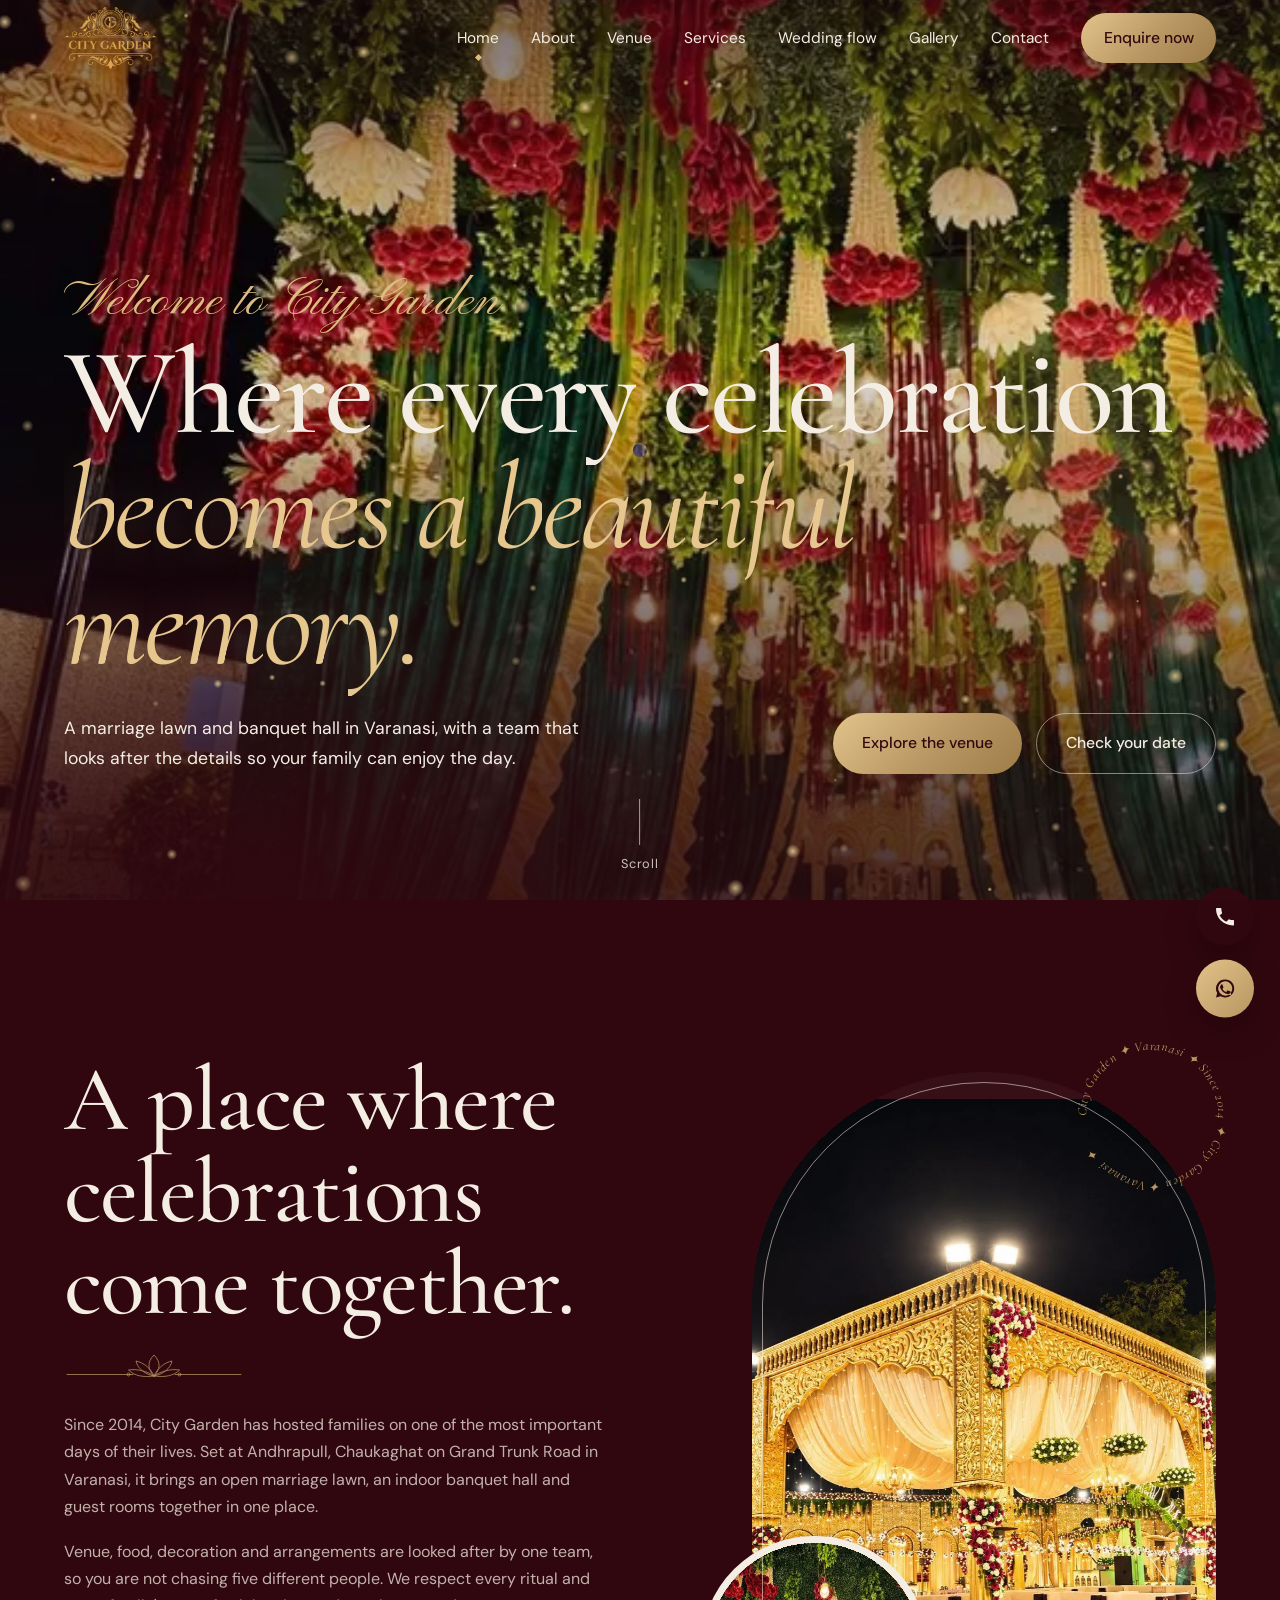
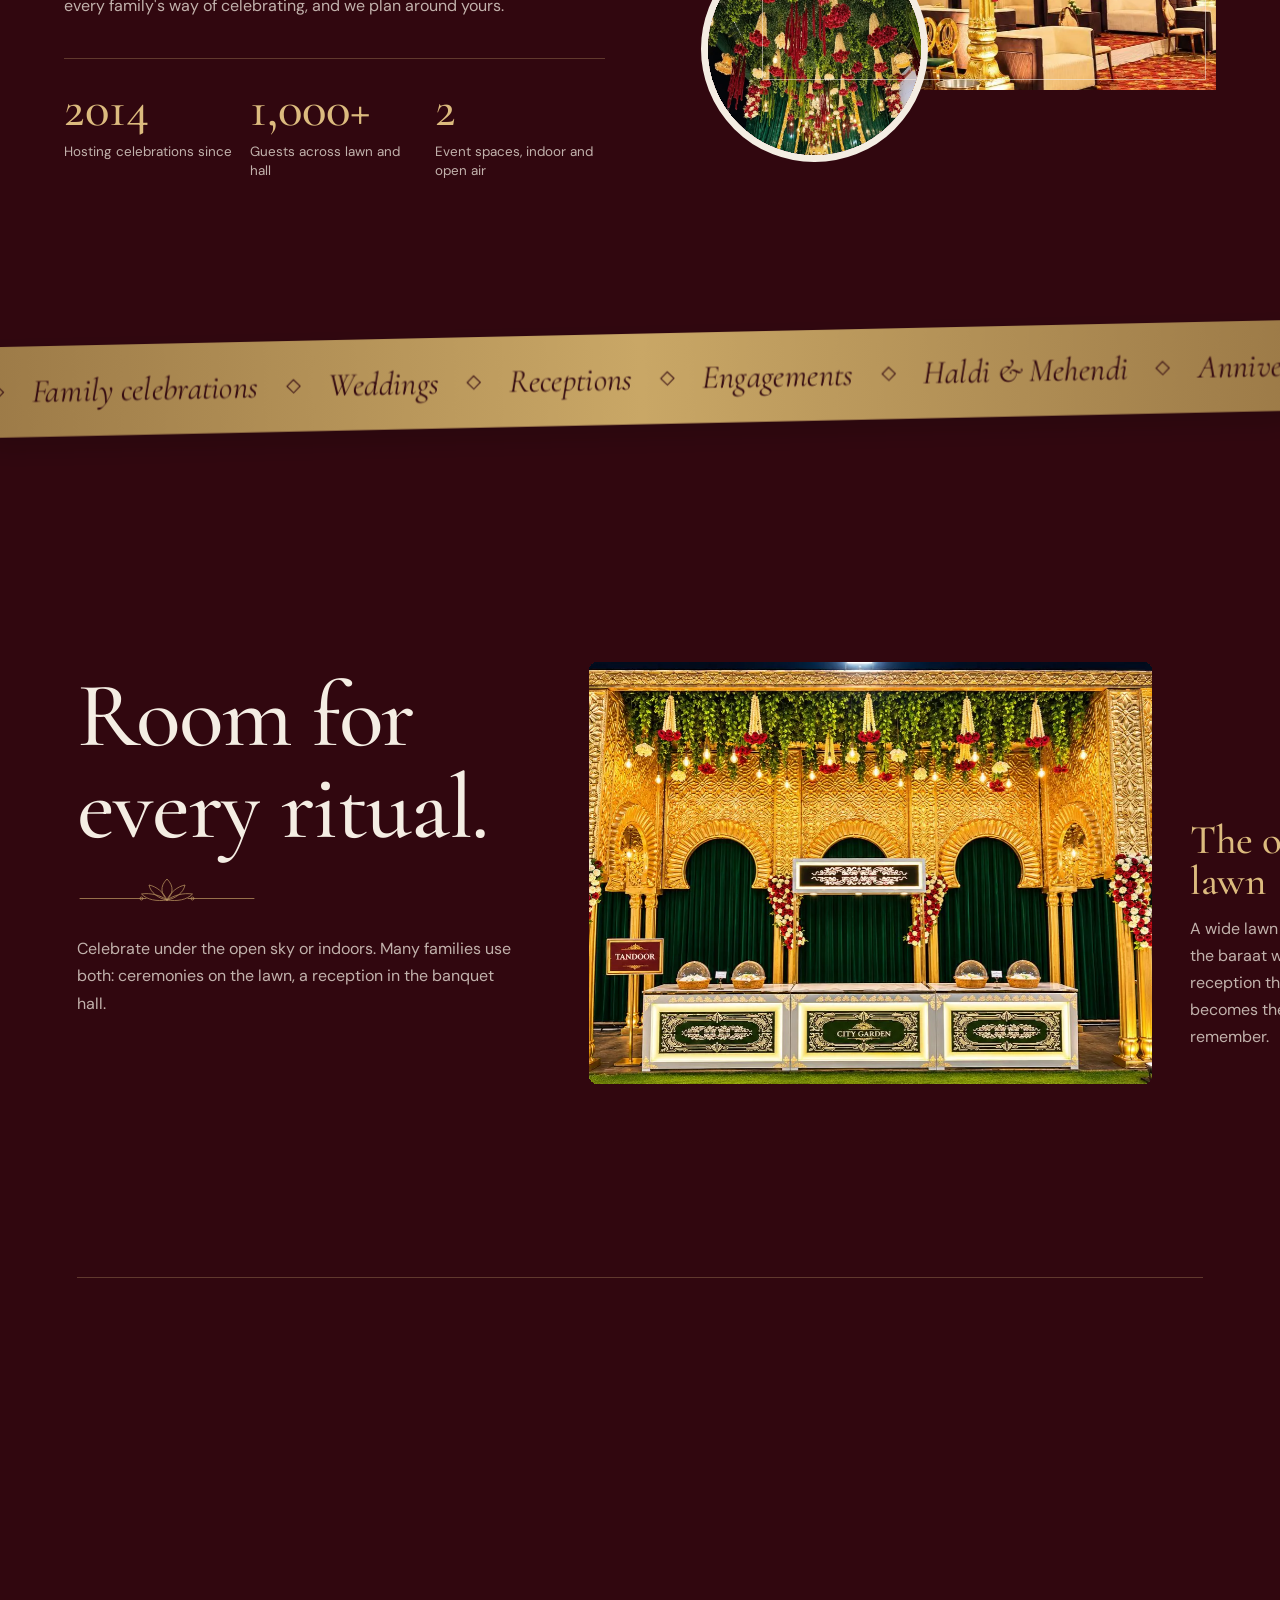
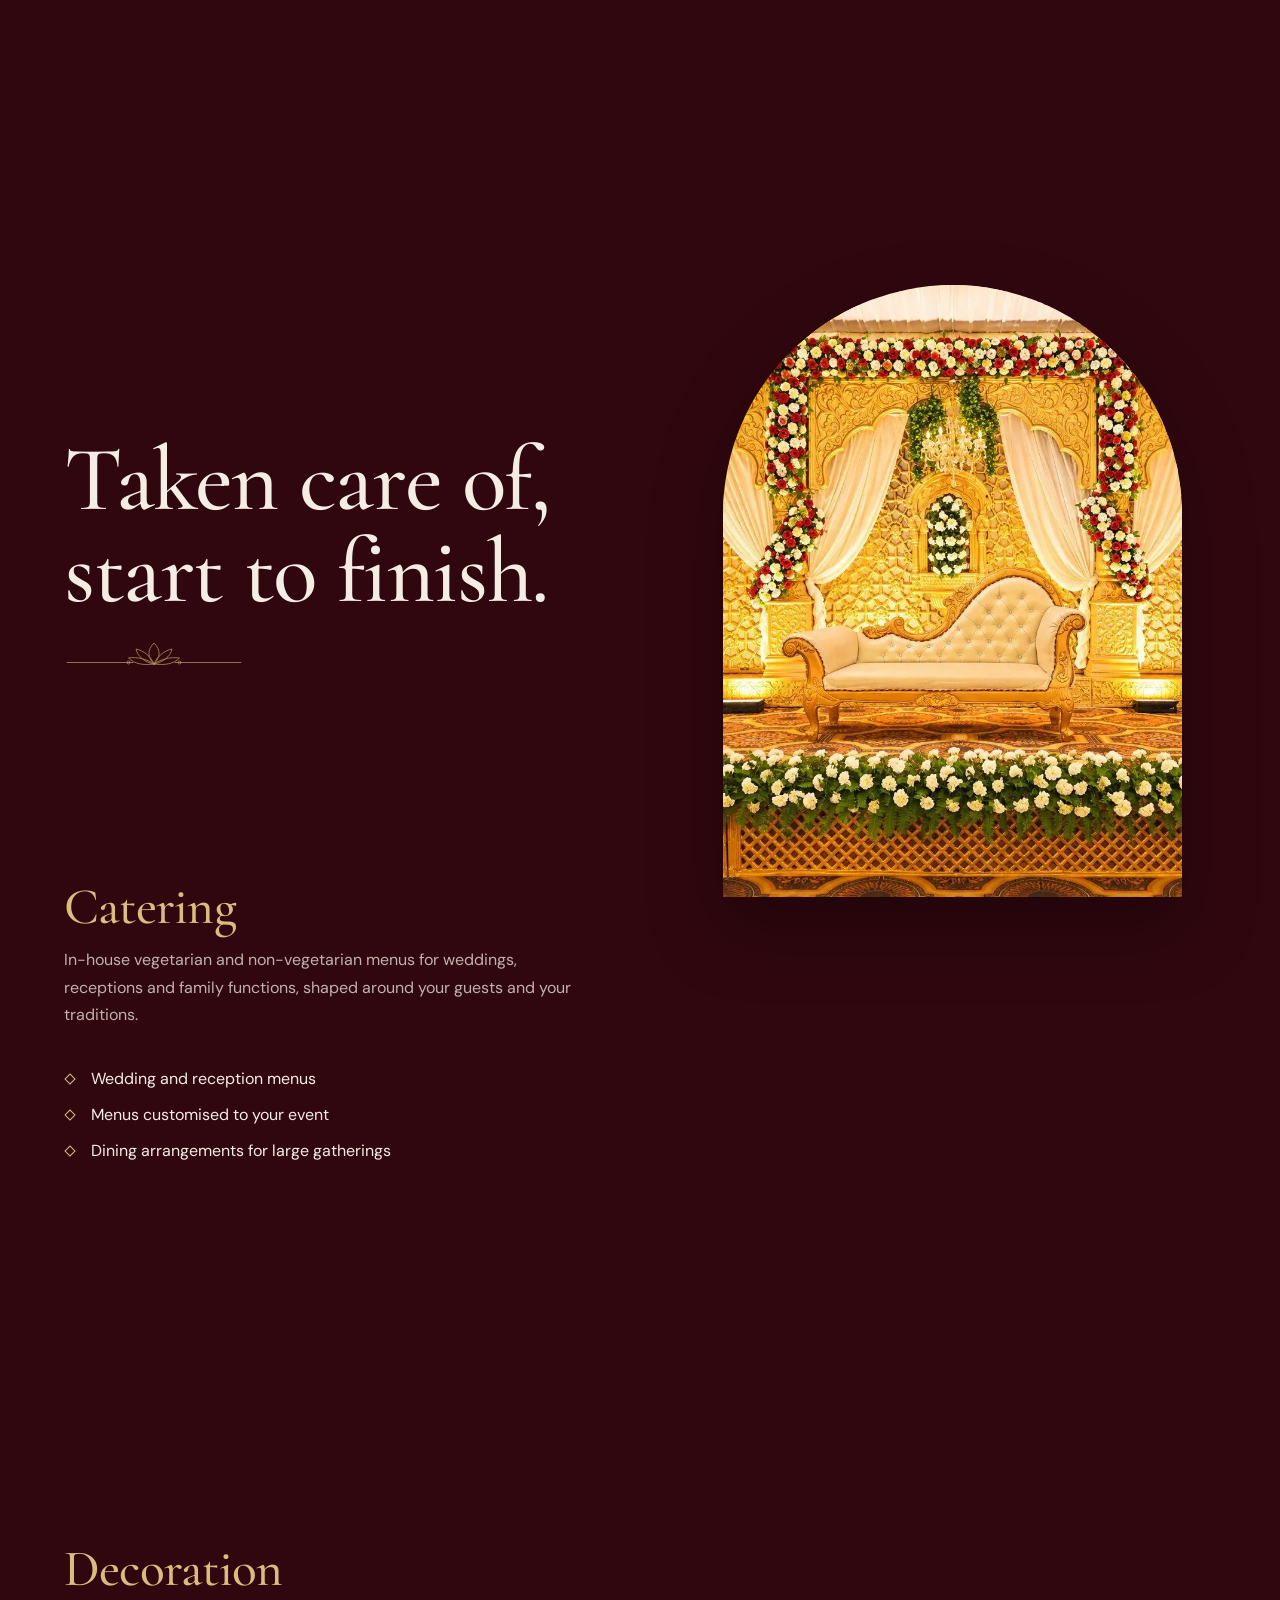
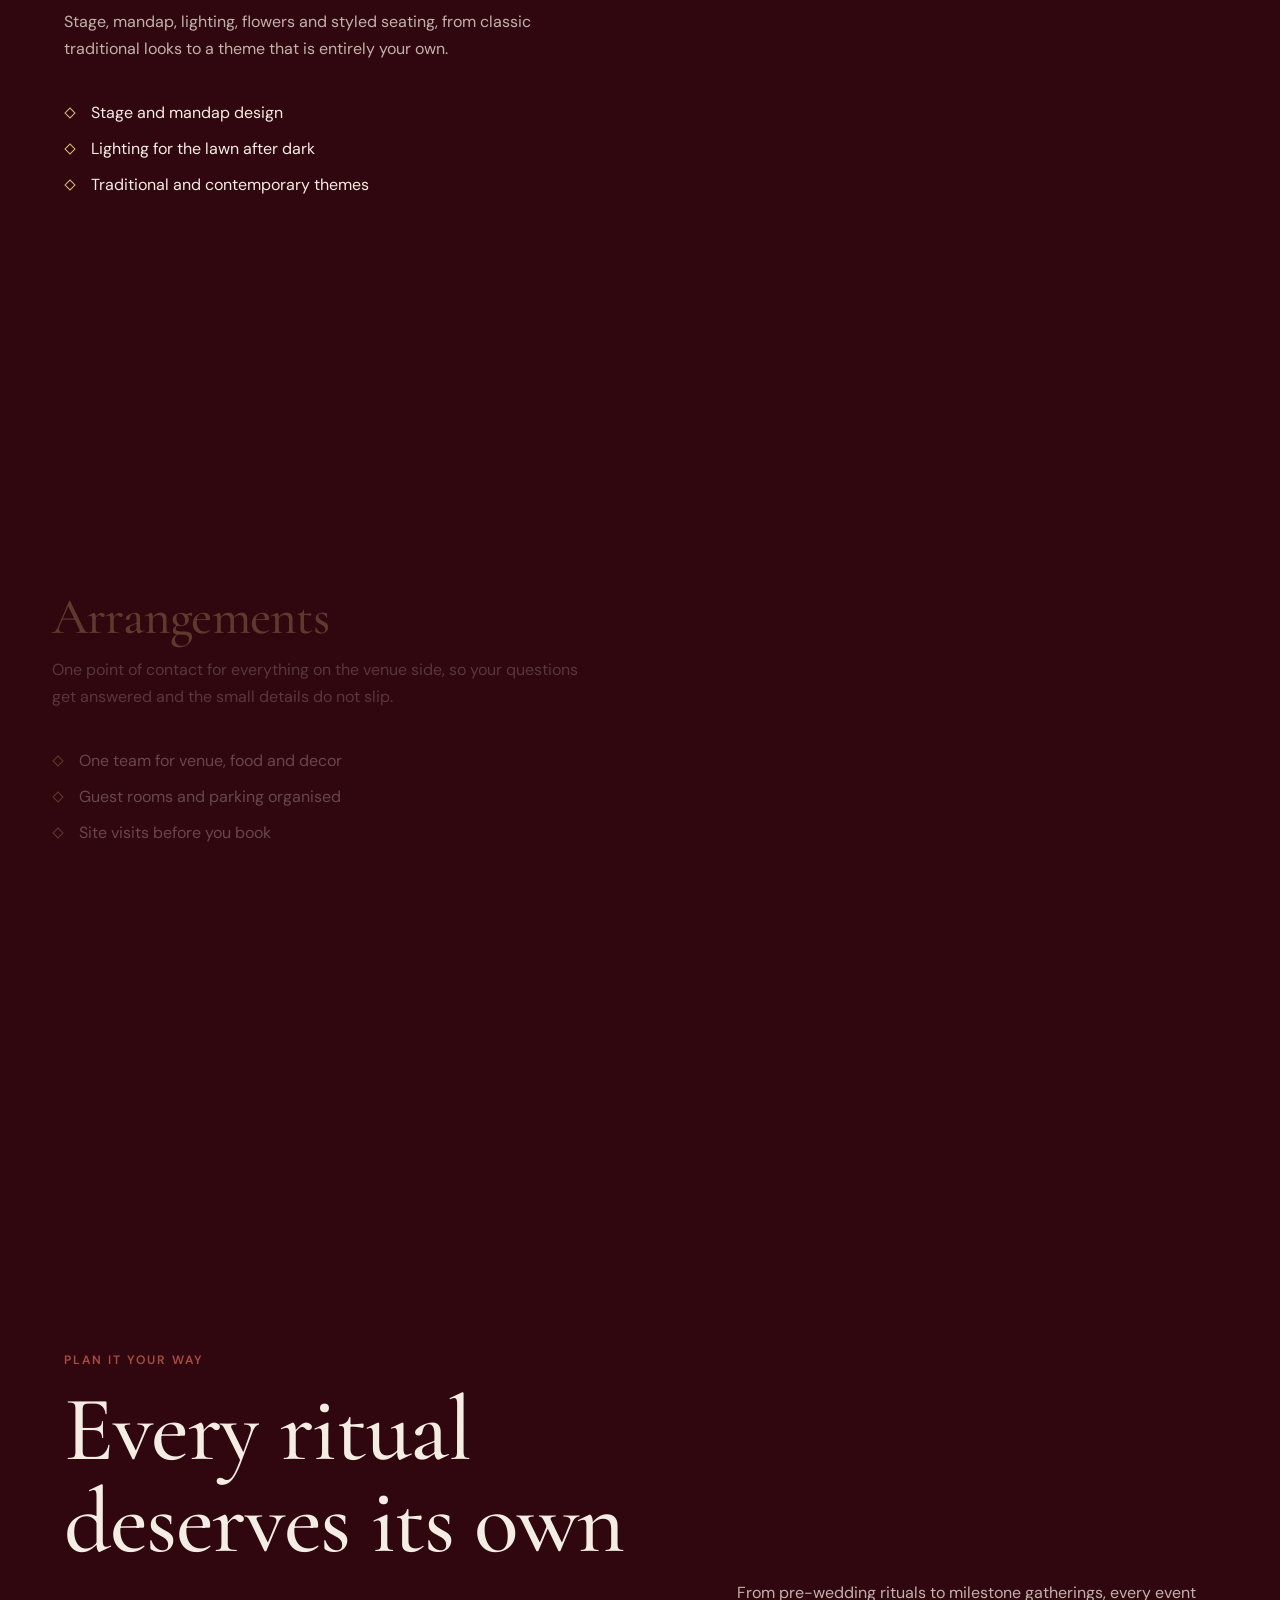
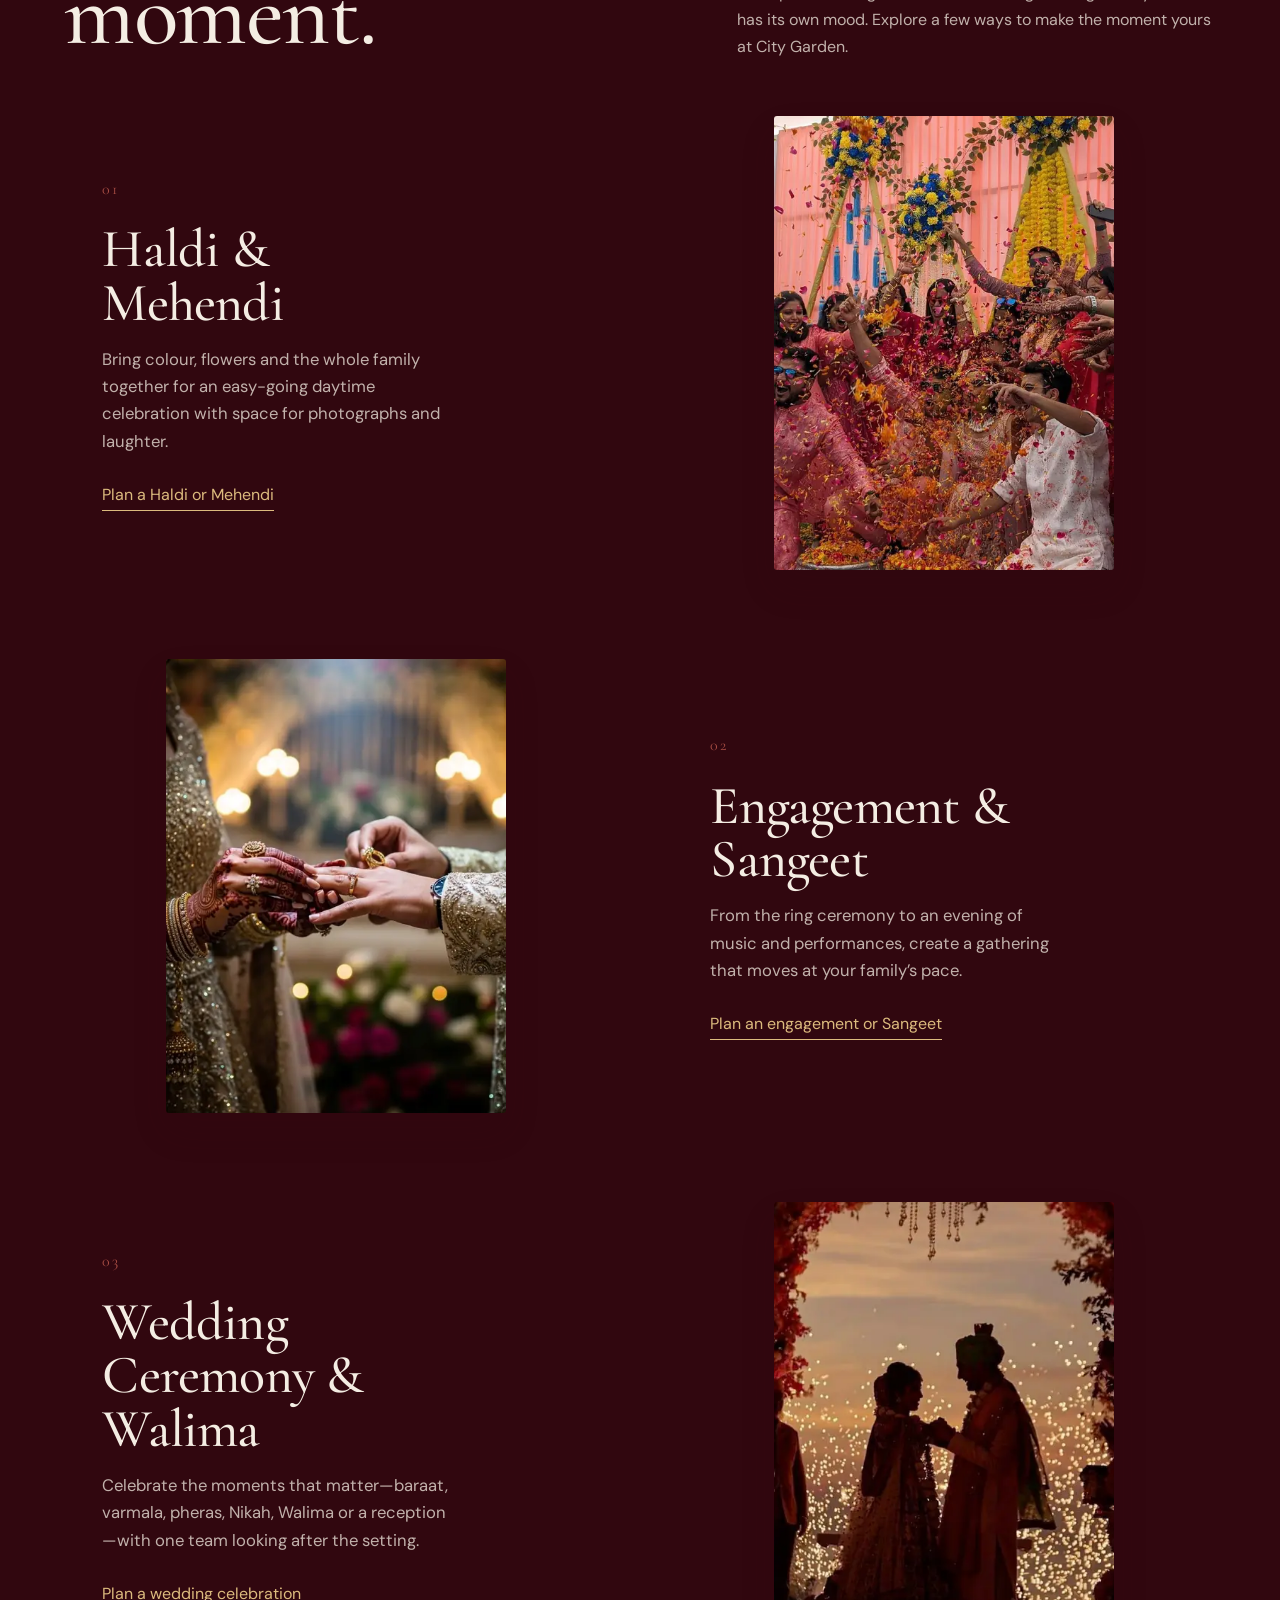
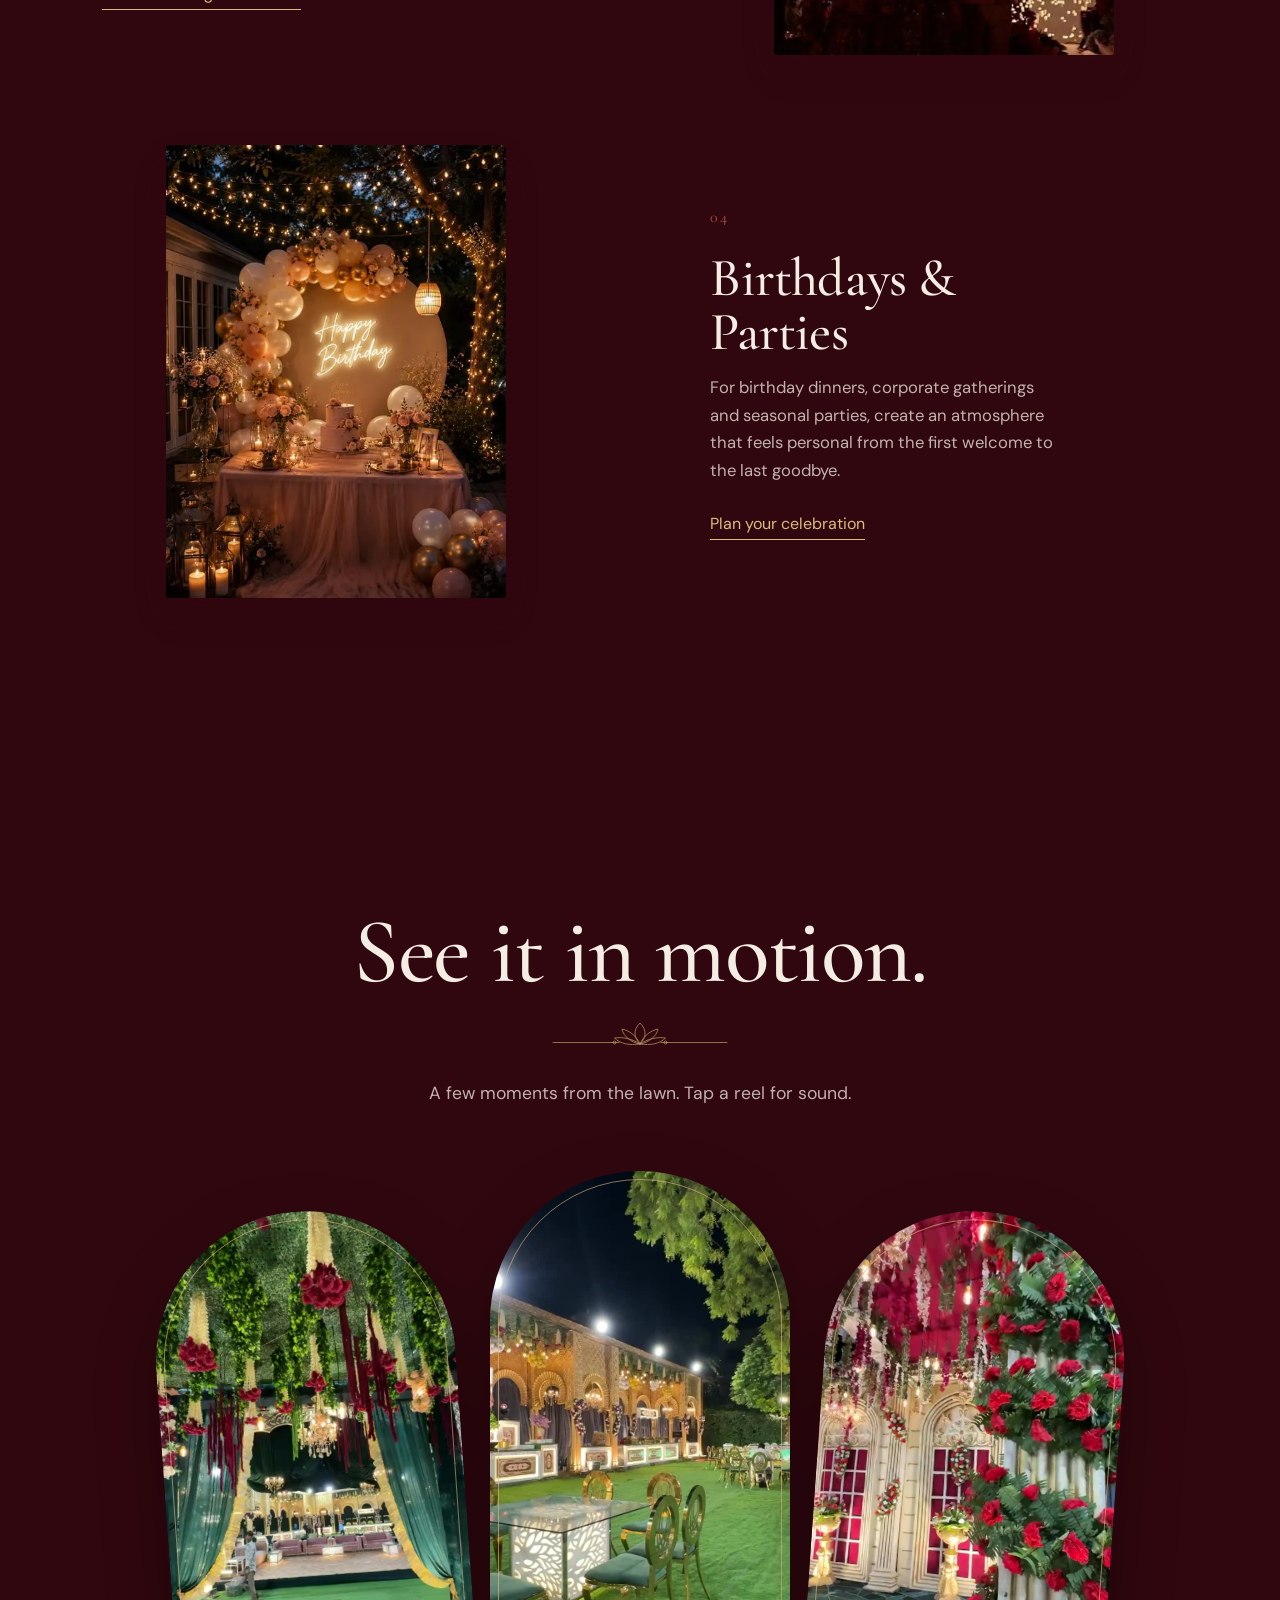
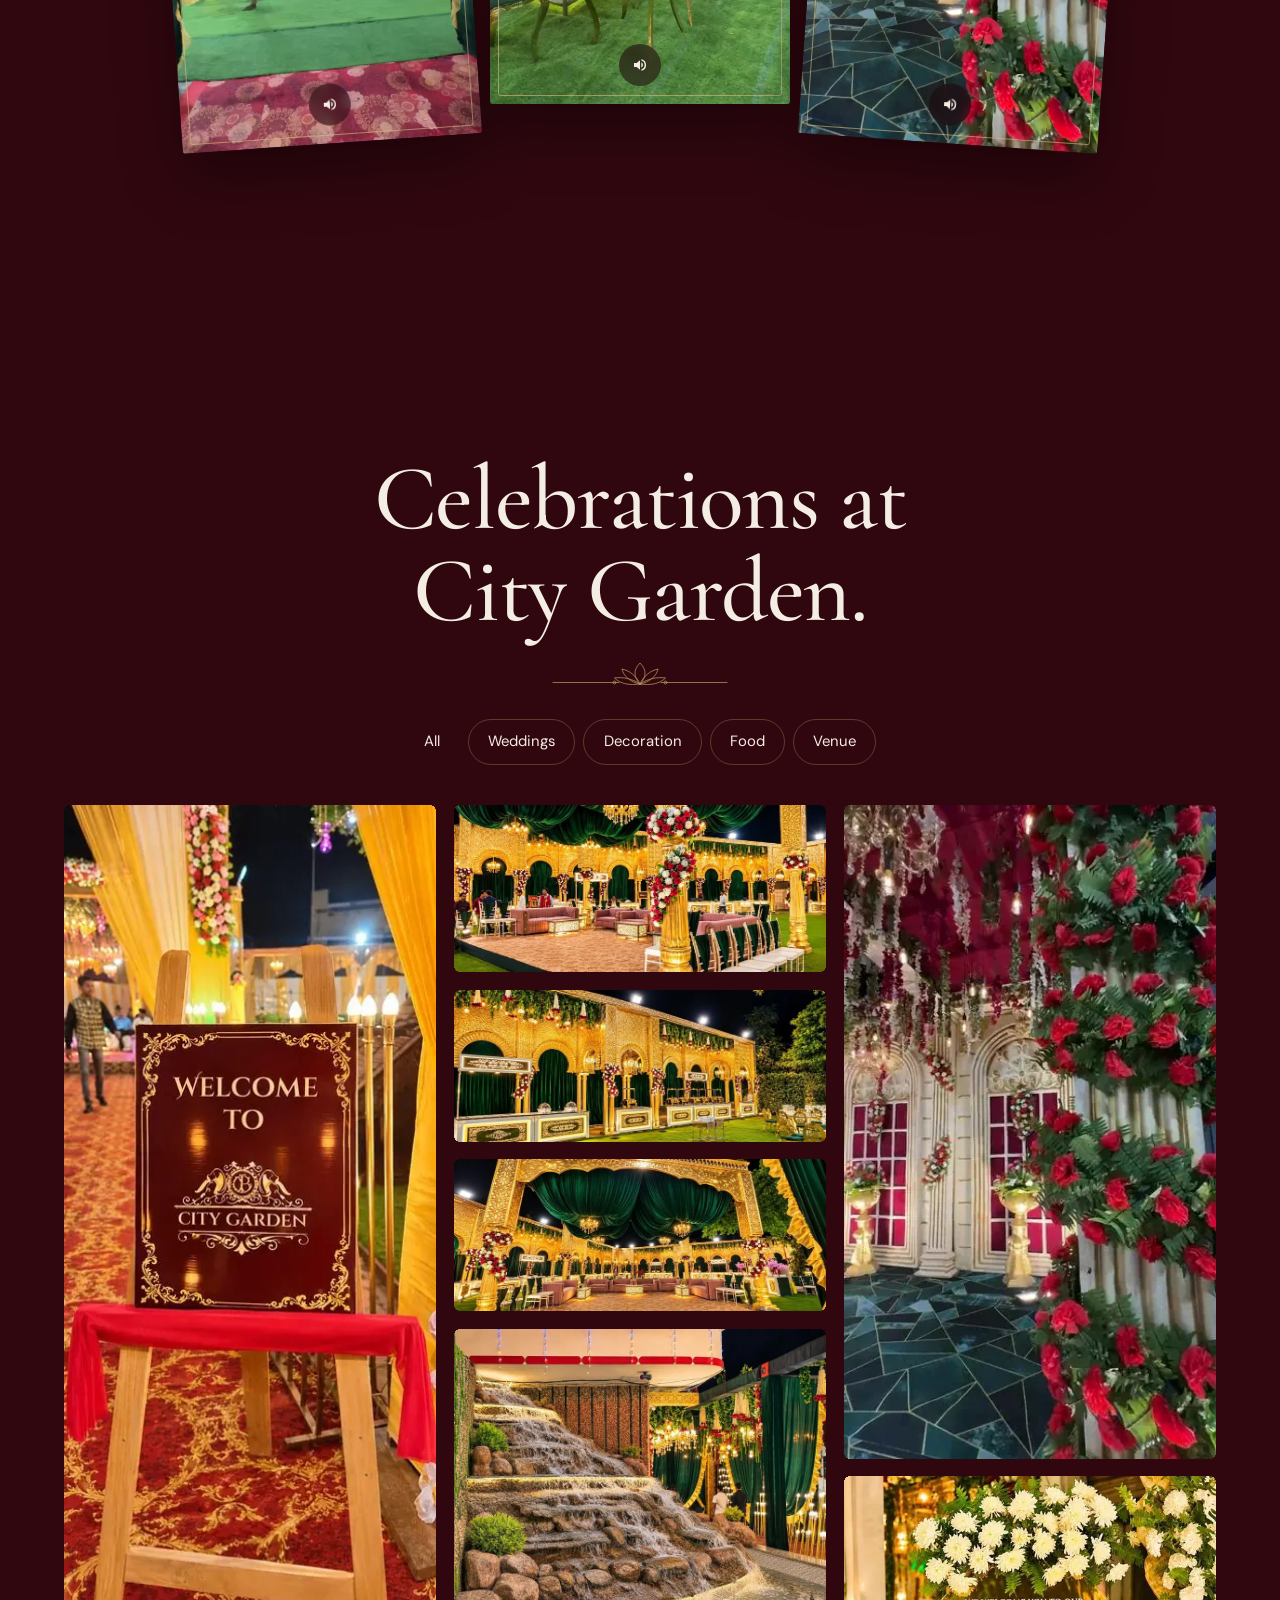
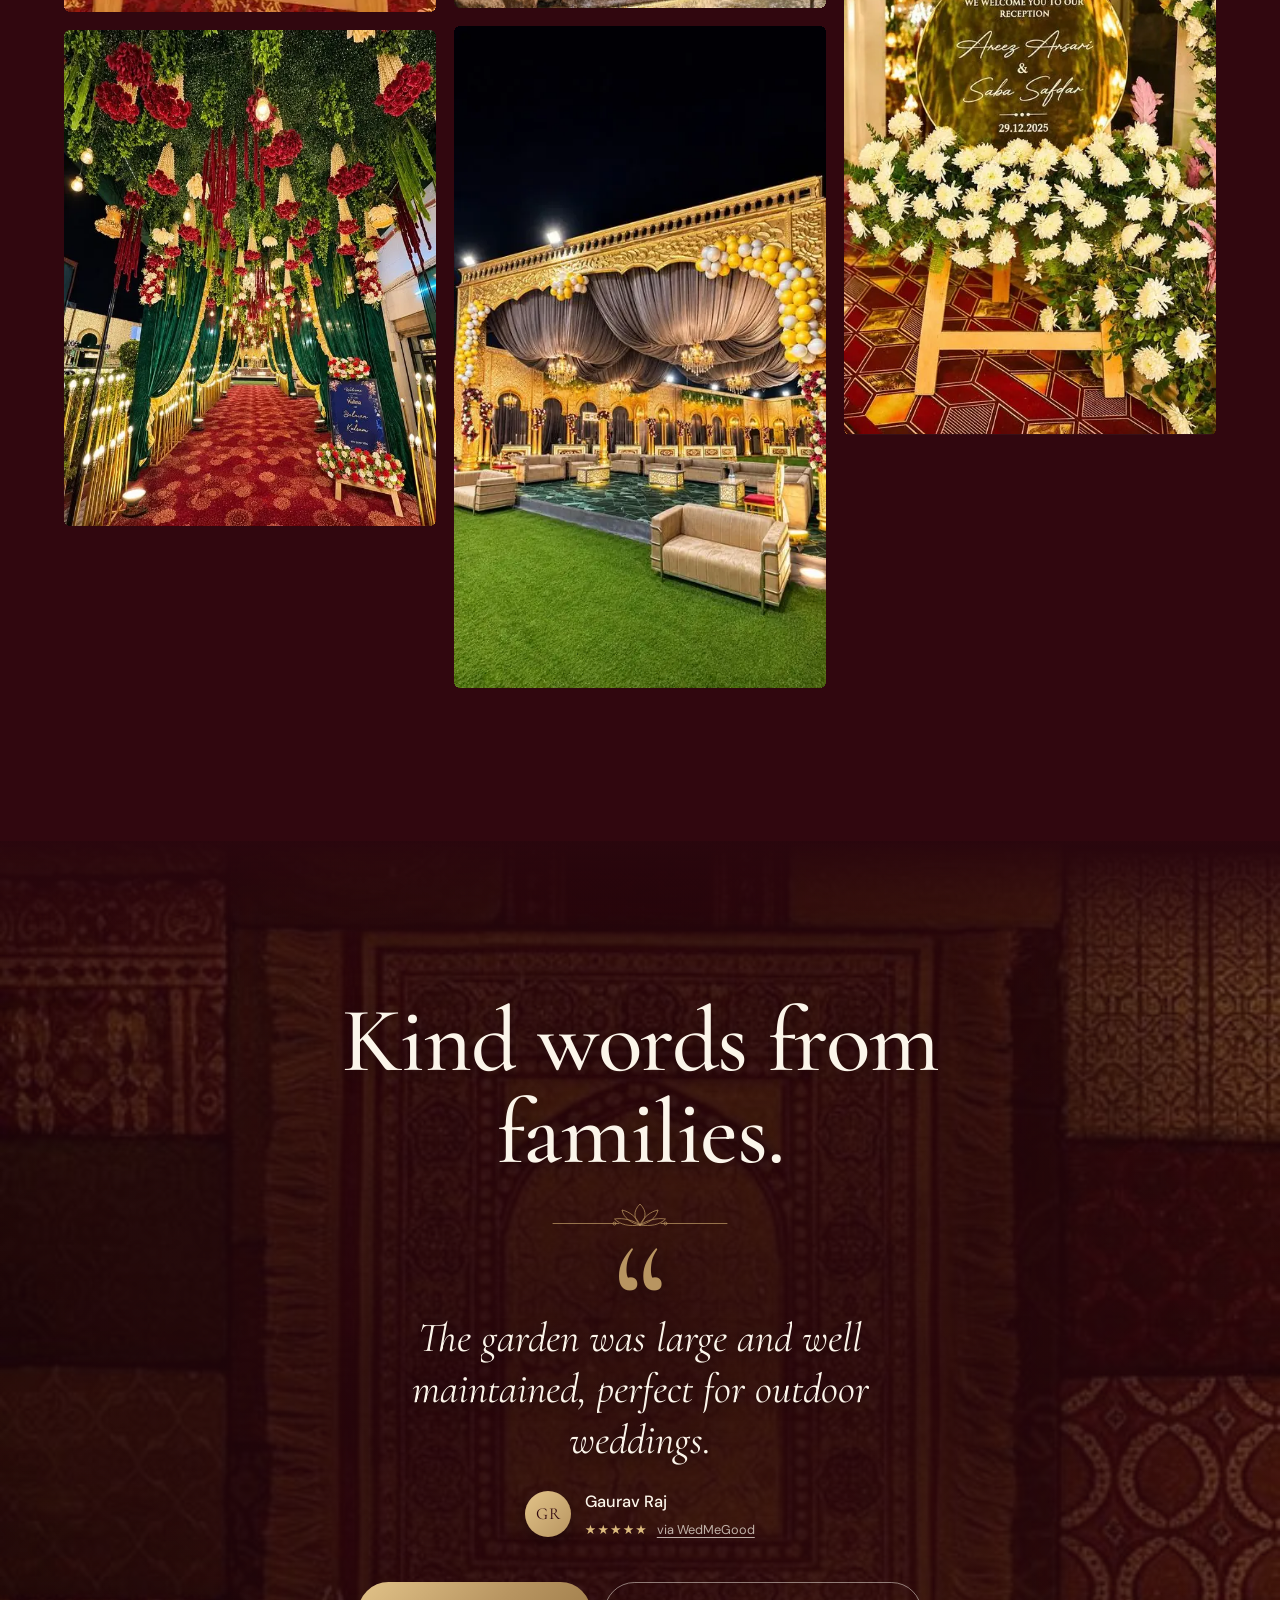
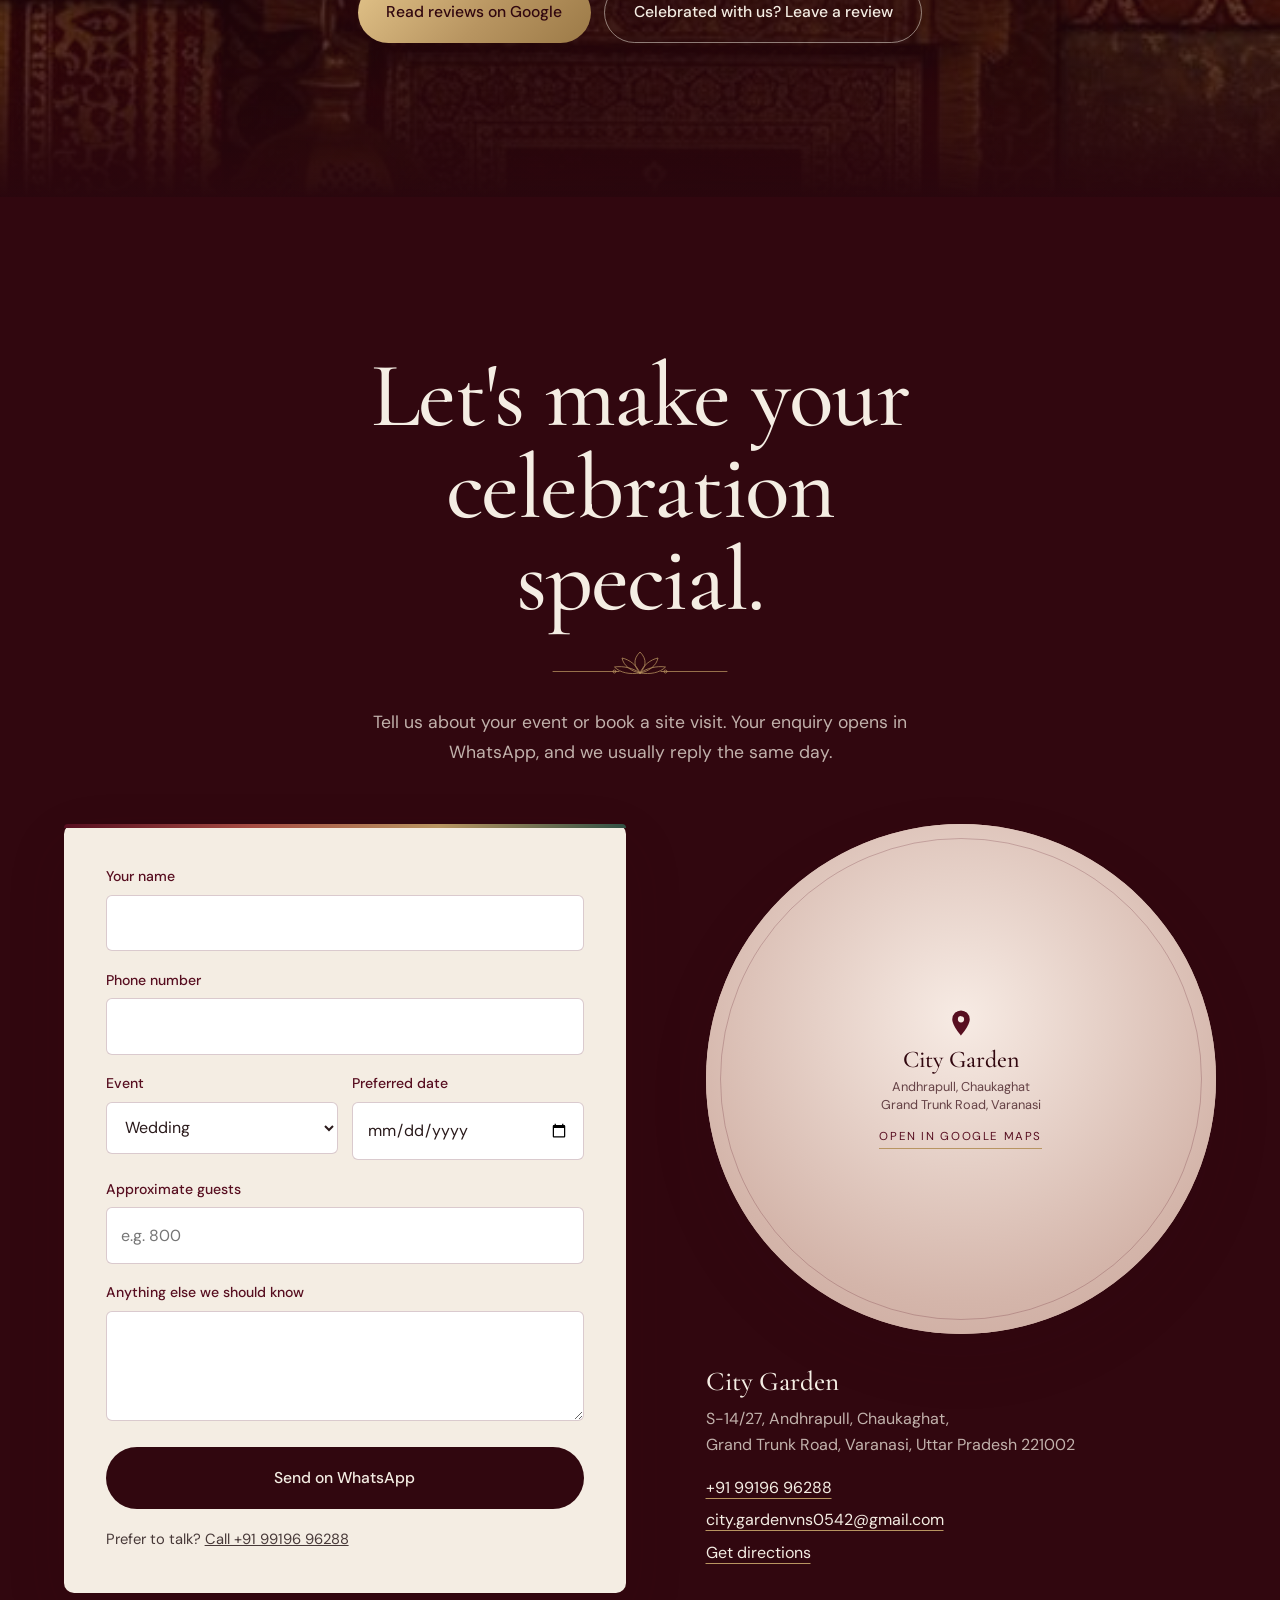
==== index.html @ 14d93334 "Phones: keep the photograph and the pinned venue, drop the splash again Measured answer to "can we h" ====
<!DOCTYPE html>
<html lang="en-IN" class="no-js">
<head>
<meta charset="utf-8">
<meta name="viewport" content="width=device-width, initial-scale=1, viewport-fit=cover">
<title>City Garden | Marriage Lawn &amp; Banquet Hall in Varanasi</title>
<meta name="description" content="City Garden: marriage lawn and banquet hall in Chaukaghat, Varanasi. Open lawn, indoor hall, catering and decor for weddings and celebrations since 2014.">
<meta name="theme-color" content="#31070F">
<link rel="canonical" href="https://www.citygarden.co.in/">
<meta property="og:title" content="City Garden | Marriage Lawn & Banquet Hall, Varanasi">
<meta property="og:description" content="Weddings, receptions and celebrations on a spacious open lawn in Varanasi, since 2014.">
<meta property="og:type" content="website">
<meta property="og:url" content="https://www.citygarden.co.in/">
<meta property="og:site_name" content="City Garden">
<meta property="og:locale" content="en_IN">
<meta property="og:image" content="https://www.citygarden.co.in/images/hero.jpg">
<meta property="og:image:width" content="1400">
<meta property="og:image:height" content="788">
<meta property="og:image:alt" content="Illuminated marriage lawn and banquet hall at City Garden, Varanasi">
<meta name="twitter:card" content="summary_large_image">
<meta name="twitter:title" content="City Garden | Marriage Lawn & Banquet Hall, Varanasi">
<meta name="twitter:description" content="Weddings, receptions and celebrations on a spacious open lawn in Varanasi, since 2014.">
<meta name="twitter:image" content="https://www.citygarden.co.in/images/hero.jpg">
<link rel="icon" href="images/logo-emblem.png">
<link rel="apple-touch-icon" href="images/logo-emblem.png">
<!-- Fonts are served from this origin (see css/style.css), so there is no third-party
     connection to warm up and no render-blocking stylesheet from Google. Only the three
     faces used above the fold are preloaded; the rest load as the stylesheet needs them. -->
<link rel="preload" as="font" type="font/woff2" href="fonts/cormorant-garamond-latin-400-normal.woff2" crossorigin>
<link rel="preload" as="font" type="font/woff2" href="fonts/cormorant-garamond-latin-500-italic.woff2" crossorigin>
<link rel="preload" as="font" type="font/woff2" href="fonts/dm-sans-latin-400-normal.woff2" crossorigin>
<link rel="preload" as="image" href="images/hero-still.webp" type="image/webp" fetchpriority="high" media="(max-width:699px)">
<link rel="preload" as="image" href="images/hero-still-wide.webp" type="image/webp" fetchpriority="high" media="(min-width:700px)">
<!-- The loader's mandala is a CSS background, so without this the browser can't even
     discover it until style.css has downloaded and parsed -- a serial round-trip in
     front of the first thing the visitor sees. -->
<link rel="preload" as="image" href="images/mandala-sm.png" fetchpriority="high">
<link rel="stylesheet" href="css/style.css">
<script>document.documentElement.classList.remove('no-js');
// Backstop in case js/main.js is slow to arrive (e.g. a throttled connection) or
// fails outright: this inline script runs immediately with the HTML itself, so it
// doesn't wait on any other download. It used to wait 6s, which on a slow connection
// was the thing actually keeping the splash screen (and so Largest Contentful Paint)
// up that long -- main.js's own, faster timing never got a chance to run first.
setTimeout(function(){var b=document.body;if(b&&!b.classList.contains('is-ready')){b.classList.remove('is-loading');b.classList.add('is-ready');document.documentElement.classList.add('reveal-all');var l=document.getElementById('loader');if(l)l.style.display='none';}},1700);
// On phones the intro is driven from an inline script placed directly after the
// loader markup below, so it starts the moment the loader exists -- see there.</script>
<!-- GOOGLE ANALYTICS — not active yet.
     To switch it on: delete this comment wrapper, and replace G-XXXXXXXXXX (twice) with
     your Measurement ID from Google Analytics > Admin > Data Streams.
     Leaving it as-is sends nothing and costs nothing.
<script async src="https://www.googletagmanager.com/gtag/js?id=G-XXXXXXXXXX"></script>
<script>
  window.dataLayer = window.dataLayer || [];
  function gtag(){dataLayer.push(arguments);}
  gtag('js', new Date());
  gtag('config', 'G-XXXXXXXXXX', { anonymize_ip: true });
</script>
-->
<script type="application/ld+json">
{"@context":"https://schema.org","@type":["LocalBusiness","EventVenue"],"name":"City Garden","description":"Marriage lawn and banquet hall in Chaukaghat, Varanasi for weddings, receptions and family celebrations since 2014.","image":"https://www.citygarden.co.in/images/hero.jpg","foundingDate":"2014","telephone":"+91 99196 96288","email":"city.gardenvns0542@gmail.com","url":"https://www.citygarden.co.in/","address":{"@type":"PostalAddress","streetAddress":"S-14/27, City Garden, Andhrapull, Chaukaghat, Grand Trunk Road","addressLocality":"Varanasi","addressRegion":"Uttar Pradesh","postalCode":"221002","addressCountry":"IN"},"hasMap":"https://www.google.com/maps/search/?api=1&query=City+Garden+Andhrapull+Chaukaghat+Varanasi"}
</script>
</head>

<body class="is-loading" data-theme="dark">
<svg width="0" height="0" style="position:absolute" aria-hidden="true"><symbol id="lotus" viewBox="0 0 240 40"><g fill="none" stroke="currentColor" stroke-width="1" stroke-linecap="round"><path d="M4,30 H92" pathLength="1"/><path d="M148,30 H236" pathLength="1"/><path d="M120,32 C112,24 110,14 120,4 C130,14 128,24 120,32Z" pathLength="1"/><path d="M120,32 C108,30 98,22 96,12 C106,14 116,22 120,32Z" pathLength="1"/><path d="M120,32 C132,30 142,22 144,12 C134,14 124,22 120,32Z" pathLength="1"/><path d="M120,32 C106,34 94,32 86,24 C98,22 112,26 120,32Z" pathLength="1"/><path d="M120,32 C134,34 146,32 154,24 C142,22 128,26 120,32Z" pathLength="1"/><circle cx="86" cy="30" r="2" pathLength="1"/><circle cx="154" cy="30" r="2" pathLength="1"/></g></symbol></svg>

<!-- ============ Loader: mandala draws, then the gates open ============ -->
<div class="loader" id="loader" aria-hidden="true">
  <div class="door door-l"></div>
  <div class="door door-r"></div>
  <div class="loader-mark">
    <div class="mandala loader-mandala" aria-hidden="true"><i></i><i></i><i></i></div>
    <img src="images/logo.png" srcset="images/logo-m.png 520w, images/logo.png 661w" sizes="min(380px,82vw)" alt="" width="661" height="440">
  </div>
</div>
<script>
// Phones drive the intro from right here, the moment the loader markup exists.
// It used to live in js/main.js, a separate download at the end of the body that on a
// throttled connection lands a second or more in -- only then did the sequence start,
// so the hero stayed behind the gates and Largest Contentful Paint went with it.
// Hanging it off DOMContentLoaded didn't help either: that waits for main.js too,
// since a plain script tag at the end of the body blocks the parser. Inline and in
// place, it waits for nothing. Same classes, same CSS animations as desktop, which
// keeps its own main.js path where the download isn't the bottleneck.
(function(){
  if(!matchMedia('(max-width:699px)').matches)return;
  window.__cgIntro=1;
  var l=document.getElementById('loader'),b=document.body;
  if(!l||!b)return;
  // Phones show the page immediately; the splash is off for them (see the
  // max-width:699px block in style.css, which explains what it cost and how to
  // switch it back on). Desktop keeps the gated intro, driven from js/main.js.
  l.classList.add('done');
  b.classList.remove('is-loading');b.classList.add('is-ready');
})();
</script>

<div class="progress" id="progress"></div>
<div class="cursor" id="cursor" aria-hidden="true"><span></span></div>

<!-- ============ Header ============ -->
<header class="nav" id="nav">
  <a href="#home" class="nav-logo" aria-label="City Garden, home"><img src="images/logo-nav.png" srcset="images/logo-nav.png 260w, images/logo-m.png 520w, images/logo.png 661w" sizes="120px" alt="City Garden" width="260" height="173" fetchpriority="low"></a>
  <nav class="nav-links" id="navLinks" aria-label="Main">
    <a href="#home">Home</a>
    <a href="#about">About</a>
    <a href="#venue">Venue</a>
    <a href="#services">Services</a>
    <a href="#rituals">Wedding flow</a>
    <a href="#gallery">Gallery</a>
    <a href="#contact">Contact</a>
  </nav>
  <a href="#contact" class="btn btn-gold nav-cta magnetic"><span>Enquire now</span></a>
  <button class="burger" id="burger" aria-label="Open menu" aria-expanded="false" aria-controls="navLinks"><span></span><span></span></button>
</header>

<main>

<!-- ============ Hero ============ -->
<section class="hero" id="home" data-theme="dark">
  <div class="hero-media" data-parallax="0.3">
    <!-- A photograph, not a video. The looping clip that used to sit here had to be
         compressed hard enough to look blocky, and it cost 1.7MB for motion nobody
         asked for; the slow zoom on a still gives the same sense of life for a
         fraction of it. Art-directed per breakpoint, because no single frame suits
         both shapes: phones get the floral entrance corridor cropped tall (shifted
         left so another couple's named welcome board stays out of shot), wider screens
         get the emerald-and-gold lounge, which is natively wide and stays sharp across
         a desktop. Both are night shots that go dark at the top, under the nav. -->
    <picture>
      <source media="(min-width:700px)" type="image/webp" srcset="images/hero-still-wide.webp">
      <source media="(min-width:700px)" srcset="images/hero-still-wide.jpg">
      <source type="image/webp" srcset="images/hero-still.webp">
      <img class="hero-still" src="images/hero-still.jpg" alt="Floral entrance corridor at City Garden, Varanasi, lit for a wedding" width="560" height="1230" fetchpriority="high" decoding="async">
    </picture>
  </div>
  <div class="hero-shade"></div>
  <canvas class="dust" id="dust" aria-hidden="true"></canvas>
  <div class="mandala hero-mandala" aria-hidden="true"><i></i><i></i><i></i></div>

  <div class="hero-content">
    <p class="script hero-script">Welcome to City Garden</p>
    <h1 class="hero-title" data-chars>
      <span class="line">Where every celebration</span>
      <span class="line"><em>becomes a beautiful memory.</em></span>
    </h1>
    <div class="hero-foot">
      <p class="hero-sub">A marriage lawn and banquet hall in Varanasi, with a team that looks after the details so your family can enjoy the day.</p>
      <div class="hero-actions">
        <a href="#venue" class="btn btn-gold magnetic"><span>Explore the venue</span></a>
        <a href="#contact" class="btn btn-ghost magnetic"><span>Check your date</span></a>
      </div>
    </div>
  </div>
  <a href="#about" class="scroll-cue" aria-label="Scroll to About"><span class="scroll-line"></span>Scroll</a>
</section>

<!-- ============ About ============ -->
<section class="about section fade" id="about" data-theme="light">
  <div class="wrap about-grid">
    <div class="about-copy">
      <h2 class="display" data-split>A place where celebrations come together.</h2>
      <svg class="orn draw"><use href="#lotus"/></svg>
      <p class="fade">Since 2014, City Garden has hosted families on one of the most important days of their lives. Set at Andhrapull, Chaukaghat on Grand Trunk Road in Varanasi, it brings an open marriage lawn, an indoor banquet hall and guest rooms together in one place.</p>
      <p class="fade">Venue, food, decoration and arrangements are looked after by one team, so you are not chasing five different people. We respect every ritual and every family's way of celebrating, and we plan around yours.</p>
      <ul class="facts fade">
        <li><strong data-count="2014" data-from="2000">2014</strong><span>Hosting celebrations since</span></li>
        <li><strong><span data-count="1000">1000</span>+</strong><span>Guests across lawn and hall</span></li>
        <li><strong data-count="2">2</strong><span>Event spaces, indoor and open air</span></li>
      </ul>
    </div>

    <div class="about-media">
      <div class="arch img-reveal">
        <div class="px" data-parallax="-0.08"><picture><source type="image/webp" srcset="images/about-1-m.webp 480w, images/about-1.webp 1024w" sizes="(min-width:960px) 50vw, 100vw"><img src="images/about-1.jpg" srcset="images/about-1-m.jpg 480w, images/about-1.jpg 1024w" sizes="(min-width:960px) 50vw, 100vw" alt="Illuminated golden mandap pavilion at City Garden" width="1024" height="1365" loading="lazy"></picture></div>
      </div>
      <div class="about-small img-reveal" data-delay="250">
        <div class="px"><picture><source type="image/webp" srcset="images/about-2.webp"><img src="images/about-2.jpg" alt="Red rose and jasmine garland canopy detail at City Garden, Varanasi" width="700" height="700" loading="lazy"></picture></div>
      </div>
      <svg class="ring" viewBox="0 0 200 200" aria-hidden="true">
        <defs><path id="ringPath" d="M100,100 m-78,0 a78,78 0 1,1 156,0 a78,78 0 1,1 -156,0"/></defs>
        <text><textPath href="#ringPath">City Garden ✦ Varanasi ✦ Since 2014 ✦ City Garden ✦ Varanasi ✦</textPath></text>
      </svg>
    </div>
  </div>
</section>

<!-- ============ Ribbon (speeds up with scroll) ============ -->
<div class="ribbon" aria-hidden="true">
  <div class="ribbon-track" id="ribbon">
    <span>Weddings</span><i></i><span>Receptions</span><i></i><span>Engagements</span><i></i><span>Haldi &amp; Mehendi</span><i></i><span>Anniversaries</span><i></i><span>Family celebrations</span><i></i>
    <span>Weddings</span><i></i><span>Receptions</span><i></i><span>Engagements</span><i></i><span>Haldi &amp; Mehendi</span><i></i><span>Anniversaries</span><i></i><span>Family celebrations</span><i></i>
  </div>
</div>

<!-- ============ Venue: pinned horizontal journey (desktop), swipe (mobile) ============ -->
<section class="spaces" id="venue" data-theme="dark">
  <div class="pin" id="pin">
    <div class="pin-sticky">
      <div class="track" id="track">
        <div class="panel panel-intro">
          <h2 class="display" data-split>Room for every ritual.</h2>
          <svg class="orn draw"><use href="#lotus"/></svg>
          <p class="fade">Celebrate under the open sky or indoors. Many families use both: ceremonies on the lawn, a reception in the banquet hall.</p>
          <p class="hint fade"><span class="hint-desk">Keep scrolling to walk through the venue</span><span class="hint-mob">Swipe to walk through the venue</span></p>
        </div>

        <article class="panel space">
          <div class="space-media wide img-reveal"><div class="px hx"><picture><source type="image/webp" srcset="images/lawn-m.webp 480w, images/lawn.webp 1200w" sizes="(min-width:960px) 45vw, 100vw"><img src="images/lawn.jpg" srcset="images/lawn-m.jpg 480w, images/lawn.jpg 1200w" sizes="(min-width:960px) 45vw, 100vw" alt="Open marriage lawn at City Garden lit up at night, with the gold stage and catering counters set out on the grass" width="1200" height="900" loading="lazy"></picture></div></div>
          <div class="space-copy">
            <h3>The open marriage lawn</h3>
            <p>A wide lawn for the mandap, the stage, the baraat welcome and the big reception that follows. Lit up after dark, it becomes the setting most families remember.</p>
          </div>
        </article>

        <article class="panel space">
          <div class="space-media arch img-reveal"><div class="px hx"><picture><source type="image/webp" srcset="images/banquet-m.webp 480w, images/banquet.webp 900w" sizes="(min-width:960px) 30vw, 100vw"><img src="images/banquet.jpg" srcset="images/banquet-m.jpg 480w, images/banquet.jpg 900w" sizes="(min-width:960px) 30vw, 100vw" alt="Red and gold wedding stage with floral garlands inside the banquet hall at City Garden" width="900" height="1200" loading="lazy"></picture></div></div>
          <div class="space-copy">
            <h3>The banquet hall</h3>
            <p>An indoor space for receptions, engagements and family functions, and a comfortable plan B when the weather needs one.</p>
          </div>
        </article>

        <article class="panel space">
          <div class="space-media wide img-reveal"><div class="px hx"><picture><source type="image/webp" srcset="images/parking-m.webp 480w, images/parking.webp 1365w" sizes="(min-width:960px) 45vw, 100vw"><img src="images/parking.jpg" srcset="images/parking-m.jpg 480w, images/parking.jpg 1365w" sizes="(min-width:960px) 45vw, 100vw" alt="Entrance and parking at City Garden" width="1365" height="1024" loading="lazy"></picture></div></div>
          <div class="space-copy">
            <h3>Parking and easy arrival</h3>
            <p>On Grand Trunk Road near Varanasi Cantt, with on-site parking, generator backup and security for a smooth evening.</p>
          </div>
        </article>
      </div>
      <div class="pin-bar"><span id="pinBar"></span></div>
    </div>
  </div>
</section>

<!-- ============ Services: sticky image swaps as you read ============ -->
<section class="services section" id="services" data-theme="green">
  <div class="wrap">


    <div class="svc-grid">
      <div class="svc-list">
        <div class="svc-head">
      <h2 class="display" data-split>Taken care of, start to finish.</h2>
      <svg class="orn draw"><use href="#lotus"/></svg>
    </div>
        <article class="svc-item is-active" data-i="0">
          <div class="svc-img-m arch img-reveal"><div class="px"><picture><source type="image/webp" srcset="images/catering-m.webp 480w, images/catering.webp 900w" sizes="360px"><img src="images/catering.jpg" srcset="images/catering-m.jpg 480w, images/catering.jpg 900w" sizes="360px" alt="Gold chafing dishes on illuminated buffet counters at a City Garden wedding" width="900" height="1200" loading="lazy"></picture></div></div>
          <h3>Catering</h3>
          <p>In-house vegetarian and non-vegetarian menus for weddings, receptions and family functions, shaped around your guests and your traditions.</p>
          <ul class="tick"><li>Wedding and reception menus</li><li>Menus customised to your event</li><li>Dining arrangements for large gatherings</li></ul>
        </article>
        <article class="svc-item" data-i="1">
          <div class="svc-img-m arch img-reveal"><div class="px"><picture><source type="image/webp" srcset="images/decor-m.webp 480w, images/decor.webp 768w" sizes="360px"><img src="images/decor.jpg" srcset="images/decor-m.jpg 480w, images/decor.jpg 768w" sizes="360px" alt="Stage and floral decoration at City Garden" width="768" height="1024" loading="lazy"></picture></div></div>
          <h3>Decoration</h3>
          <p>Stage, mandap, lighting, flowers and styled seating, from classic traditional looks to a theme that is entirely your own.</p>
          <ul class="tick"><li>Stage and mandap design</li><li>Lighting for the lawn after dark</li><li>Traditional and contemporary themes</li></ul>
        </article>
        <article class="svc-item" data-i="2">
          <div class="svc-img-m arch img-reveal"><div class="px"><picture><source type="image/webp" srcset="images/coordination-m.webp 480w, images/coordination.webp 1024w" sizes="360px"><img src="images/coordination.jpg" srcset="images/coordination-m.jpg 480w, images/coordination.jpg 1024w" sizes="360px" alt="Styled lounge seating and photo backdrop at City Garden" width="1024" height="1365" loading="lazy"></picture></div></div>
          <h3>Arrangements</h3>
          <p>One point of contact for everything on the venue side, so your questions get answered and the small details do not slip.</p>
          <ul class="tick"><li>One team for venue, food and decor</li><li>Guest rooms and parking organised</li><li>Site visits before you book</li></ul>
        </article>
      </div>

      <div class="svc-stage" aria-hidden="true">
        <div class="mandala stage-mandala" aria-hidden="true"><i></i><i></i><i></i></div>
        <div class="stage-frame arch">
          <picture><source type="image/webp" srcset="images/catering.webp"><img src="images/catering.jpg" alt="" class="is-active" width="900" height="1200" loading="lazy"></picture>
          <picture><source type="image/webp" srcset="images/decor.webp"><img src="images/decor.jpg" alt="" width="768" height="1024" loading="lazy"></picture>
          <picture><source type="image/webp" srcset="images/coordination.webp"><img src="images/coordination.jpg" alt="" width="1024" height="1365" loading="lazy"></picture>
        </div>
      </div>
    </div>
  </div>
</section>

<!-- ============ Celebrations: stock inspiration lives only in this section ============ -->
<section class="rituals section fade" id="rituals" data-theme="parch">
  <div class="wrap">
    <div class="rituals-intro">
      <div>
        <p class="eyebrow fade">Plan it your way</p>
        <h2 class="display" data-split>Every ritual deserves its own moment.</h2>
      </div>
      <p class="fade">From pre-wedding rituals to milestone gatherings, every event has its own mood. Explore a few ways to make the moment yours at City Garden.</p>
    </div>

    <div class="celebration-cards">
      <article class="celebration-card fade">
        <div class="celebration-copy">
          <span class="celebration-no">01</span>
          <h3>Haldi &amp; Mehendi</h3>
          <p>Bring colour, flowers and the whole family together for an easy-going daytime celebration with space for photographs and laughter.</p>
          <a href="#contact" class="link-gold">Plan a Haldi or Mehendi</a>
        </div>
        <figure class="celebration-photo"><picture><source type="image/webp" srcset="images/ritual-inspiration/haldi-floral-celebration-m.webp 480w, images/ritual-inspiration/haldi-floral-celebration.webp 736w" sizes="(min-width:760px) 340px, 78vw"><img src="images/ritual-inspiration/haldi-floral-celebration.jpg" srcset="images/ritual-inspiration/haldi-floral-celebration-m.jpg 480w, images/ritual-inspiration/haldi-floral-celebration.jpg 736w" sizes="(min-width:760px) 340px, 78vw" alt="Haldi celebration inspiration with marigolds and flower petals" width="736" height="1308" loading="lazy"></picture></figure>
      </article>
      <article class="celebration-card celebration-card-reverse fade">
        <div class="celebration-copy">
          <span class="celebration-no">02</span>
          <h3>Engagement &amp; Sangeet</h3>
          <p>From the ring ceremony to an evening of music and performances, create a gathering that moves at your family’s pace.</p>
          <a href="#contact" class="link-gold">Plan an engagement or Sangeet</a>
        </div>
        <figure class="celebration-photo"><picture><source type="image/webp" srcset="images/ritual-inspiration/engagement-ring-exchange-m.webp 480w, images/ritual-inspiration/engagement-ring-exchange.webp 736w" sizes="(min-width:760px) 340px, 78vw"><img src="images/ritual-inspiration/engagement-ring-exchange.jpg" srcset="images/ritual-inspiration/engagement-ring-exchange-m.jpg 480w, images/ritual-inspiration/engagement-ring-exchange.jpg 736w" sizes="(min-width:760px) 340px, 78vw" alt="Engagement ring exchange inspiration for a wedding celebration" width="736" height="1308" loading="lazy"></picture></figure>
      </article>
      <article class="celebration-card fade">
        <div class="celebration-copy">
          <span class="celebration-no">03</span>
          <h3>Wedding Ceremony &amp; Walima</h3>
          <p>Celebrate the moments that matter—baraat, varmala, pheras, Nikah, Walima or a reception—with one team looking after the setting.</p>
          <a href="#contact" class="link-gold">Plan a wedding celebration</a>
        </div>
        <figure class="celebration-photo"><picture><source type="image/webp" srcset="images/ritual-inspiration/wedding-ceremony-sparklers-m.webp 480w, images/ritual-inspiration/wedding-ceremony-sparklers.webp 600w" sizes="(min-width:760px) 340px, 78vw"><img src="images/ritual-inspiration/wedding-ceremony-sparklers.jpg" srcset="images/ritual-inspiration/wedding-ceremony-sparklers-m.jpg 480w, images/ritual-inspiration/wedding-ceremony-sparklers.jpg 600w" sizes="(min-width:760px) 340px, 78vw" alt="Wedding ceremony inspiration with a couple framed by sparklers" width="600" height="750" loading="lazy"></picture></figure>
      </article>
      <article class="celebration-card celebration-card-reverse fade">
        <div class="celebration-copy">
          <span class="celebration-no">04</span>
          <h3>Birthdays &amp; Parties</h3>
          <p>For birthday dinners, corporate gatherings and seasonal parties, create an atmosphere that feels personal from the first welcome to the last goodbye.</p>
          <a href="#contact" class="link-gold">Plan your celebration</a>
        </div>
        <figure class="celebration-photo"><picture><source type="image/webp" srcset="images/ritual-inspiration/birthday-party-decoration-m.webp 480w, images/ritual-inspiration/birthday-party-decoration.webp 736w" sizes="(min-width:760px) 340px, 78vw"><img src="images/ritual-inspiration/birthday-party-decoration.jpg" srcset="images/ritual-inspiration/birthday-party-decoration-m.jpg 480w, images/ritual-inspiration/birthday-party-decoration.jpg 736w" sizes="(min-width:760px) 340px, 78vw" alt="Birthday party decoration inspiration with balloons and warm string lights" width="736" height="1104" loading="lazy"></picture></figure>
      </article>
    </div>
  </div>
</section>

<!-- ============ Reels ============ -->
<section class="reels section fade" id="reels" data-theme="wine">
  <div class="wrap center">
    <h2 class="display" data-split>See it in motion.</h2>
    <svg class="orn draw"><use href="#lotus"/></svg>
    <p class="lede fade">A few moments from the lawn. Tap a reel for sound.</p>
  </div>
  <!-- Three vertical 9:16 reels cut from venue footage: the emerald lounge, the lawn and
       catering, and the floral decor. Posters are each reel's own first frame. -->
  <div class="reel-row">
    <figure class="reel" data-cursor="Sound"><video muted loop playsinline preload="none" poster="images/reel-1.jpg" data-src="videos/reel-1.mp4"></video><button class="reel-sound" aria-label="Toggle sound"></button></figure>
    <figure class="reel" data-cursor="Sound"><video muted loop playsinline preload="none" poster="images/reel-2.jpg" data-src="videos/reel-2.mp4"></video><button class="reel-sound" aria-label="Toggle sound"></button></figure>
    <figure class="reel" data-cursor="Sound"><video muted loop playsinline preload="none" poster="images/reel-3.jpg" data-src="videos/reel-3.mp4"></video><button class="reel-sound" aria-label="Toggle sound"></button></figure>
  </div>
</section>

<!-- ============ Gallery ============ -->
<section class="gallery section fade" id="gallery" data-theme="light">
  <div class="wrap">
    <div class="center">
      <h2 class="display" data-split>Celebrations at City Garden.</h2>
      <svg class="orn draw"><use href="#lotus"/></svg>
    </div>
    <div class="filters fade" role="group" aria-label="Filter photos">
      <button class="is-active" data-filter="all">All</button>
      <button data-filter="wedding">Weddings</button>
      <button data-filter="decor">Decoration</button>
      <button data-filter="food">Food</button>
      <button data-filter="venue">Venue</button>
    </div>
    <div class="masonry" id="masonry">
      <button class="tile img-reveal" data-cat="wedding" data-full="images/city-garden-wedding-welcome-sign-varanasi.jpg" data-cursor="View"><div class="px"><picture><source type="image/webp" srcset="images/thumbs/city-garden-wedding-welcome-sign-varanasi.webp"><img src="images/thumbs/city-garden-wedding-welcome-sign-varanasi.jpg" alt="City Garden wedding welcome sign at a decorated Varanasi marriage venue" width="369" height="800" loading="lazy"></picture></div></button>
      <button class="tile img-reveal" data-cat="decor" data-full="images/city-garden-walima-floral-entrance-varanasi.jpg" data-cursor="View"><div class="px"><picture><source type="image/webp" srcset="images/thumbs/city-garden-walima-floral-entrance-varanasi.webp"><img src="images/thumbs/city-garden-walima-floral-entrance-varanasi.jpg" alt="Floral Walima entrance corridor with green drapes at City Garden Varanasi" width="600" height="800" loading="lazy"></picture></div></button>
      <button class="tile img-reveal" data-cat="venue" data-full="images/city-garden-golden-banquet-lounge-varanasi.jpg" data-cursor="View"><div class="px"><picture><source type="image/webp" srcset="images/thumbs/city-garden-golden-banquet-lounge-varanasi.webp"><img src="images/thumbs/city-garden-golden-banquet-lounge-varanasi.jpg" alt="Golden wedding banquet lounge with emerald drapes at City Garden Varanasi" width="800" height="359" loading="lazy"></picture></div></button>
      <button class="tile img-reveal" data-cat="food" data-full="images/city-garden-wedding-buffet-varanasi.jpg" data-cursor="View"><div class="px"><picture><source type="image/webp" srcset="images/thumbs/city-garden-wedding-buffet-varanasi.webp"><img src="images/thumbs/city-garden-wedding-buffet-varanasi.jpg" alt="Golden nighttime wedding buffet setup at City Garden Varanasi" width="800" height="326" loading="lazy"></picture></div></button>
      <button class="tile img-reveal" data-cat="venue" data-full="images/city-garden-emerald-gold-lounge-varanasi.jpg" data-cursor="View"><div class="px"><picture><source type="image/webp" srcset="images/thumbs/city-garden-emerald-gold-lounge-varanasi.webp"><img src="images/thumbs/city-garden-emerald-gold-lounge-varanasi.jpg" alt="Emerald and gold wedding lounge seating at City Garden Varanasi" width="800" height="327" loading="lazy"></picture></div></button>
      <button class="tile img-reveal" data-cat="decor" data-full="images/city-garden-waterfall-decor-varanasi.jpg" data-cursor="View"><div class="px"><picture><source type="image/webp" srcset="images/thumbs/city-garden-waterfall-decor-varanasi.webp"><img src="images/thumbs/city-garden-waterfall-decor-varanasi.jpg" alt="Wedding waterfall decor and floral entrance at City Garden Varanasi" width="800" height="600" loading="lazy"></picture></div></button>
      <button class="tile img-reveal" data-cat="wedding" data-full="images/city-garden-golden-lounge-stage-varanasi.jpg" data-cursor="View"><div class="px"><picture><source type="image/webp" srcset="images/thumbs/city-garden-golden-lounge-stage-varanasi.webp"><img src="images/thumbs/city-garden-golden-lounge-stage-varanasi.jpg" alt="Golden wedding lounge stage with chandeliers at City Garden Varanasi" width="450" height="800" loading="lazy"></picture></div></button>
      <button class="tile img-reveal" data-cat="decor" data-full="images/g8.jpg" data-cursor="View"><div class="px"><picture><source type="image/webp" srcset="images/thumbs/g8.webp"><img src="images/thumbs/g8.jpg" alt="Red floral entrance decor with hanging chandeliers at City Garden" width="360" height="632" loading="lazy"></picture></div></button>
      <button class="tile img-reveal" data-cat="wedding" data-full="images/g9.jpg" data-cursor="View"><div class="px"><picture><source type="image/webp" srcset="images/thumbs/g9.webp"><img src="images/thumbs/g9.jpg" alt="Reception welcome sign for Areez Ansari and Saba Safdar at City Garden" width="512" height="768" loading="lazy"></picture></div></button>
    </div>
  </div>
</section>

<!-- ============ Reviews ============ -->
<section class="reviews section fade" id="reviews" data-theme="dark">
  <!-- Background texture: images/pattern-wall.jpg -->
  <div class="reviews-bg" aria-hidden="true"><div class="reviews-tex" data-parallax="0.12"></div></div>
  <div class="wrap narrow center">
    <h2 class="display" data-split>Kind words from families.</h2>
    <svg class="orn draw"><use href="#lotus"/></svg>

    <!-- Real, attributable reviews only. To add one: copy the guest's wording exactly,
         use their real name as published, and link the source. Never write these yourself. -->
    <div class="quotes" id="quotes" aria-live="polite">
      <blockquote class="quote is-active">
        <p>The garden was large and well maintained, perfect for outdoor weddings.</p>
        <footer>
          <span class="avatar" aria-hidden="true">GR</span>
          <span class="who">
            <cite>Gaurav Raj</cite>
            <span class="who-meta">
              <span class="qstars" role="img" aria-label="5 out of 5">&#9733;&#9733;&#9733;&#9733;&#9733;</span>
              <a href="https://www.wedmegood.com/wedding-venues/City-Garden-1136246" target="_blank" rel="noopener">via WedMeGood</a>
            </span>
          </span>
        </footer>
      </blockquote>
    </div>

    <div class="review-cta">
      <a class="btn btn-gold" href="https://www.google.com/maps/search/?api=1&amp;query=City+Garden+Andhrapull+Chaukaghat+Varanasi" target="_blank" rel="noopener"><span>Read reviews on Google</span></a>
      <a class="btn btn-ghost" href="review/"><span>Celebrated with us? Leave a review</span></a>
    </div>
  </div>
</section>

<!-- ============ Contact ============ -->
<section class="contact section fade" id="contact" data-theme="parch">
  <div class="wrap">
    <div class="center art-host">
      <h2 class="display" data-split>Let's make your celebration special.</h2>
      <svg class="orn draw"><use href="#lotus"/></svg>
      <p class="lede fade">Tell us about your event or book a site visit. Your enquiry opens in WhatsApp, and we usually reply the same day.</p>
    </div>

    <div class="contact-grid">
      <form class="form fade" id="enquiryForm" novalidate>
        <div class="field"><label for="f-name">Your name</label><input id="f-name" name="name" type="text" autocomplete="name" required></div>
        <div class="field"><label for="f-phone">Phone number</label><input id="f-phone" name="phone" type="tel" autocomplete="tel" inputmode="tel" required></div>
        <div class="field two">
          <div><label for="f-type">Event</label>
            <select id="f-type" name="type">
              <option>Wedding</option><option>Reception</option><option>Engagement</option><option>Haldi / Mehendi</option><option>Birthday / Anniversary</option><option>Corporate event</option><option>Site visit only</option><option>Other</option>
            </select></div>
          <div><label for="f-date">Preferred date</label><input id="f-date" name="date" type="date"></div>
        </div>
        <div class="field"><label for="f-guests">Approximate guests</label><input id="f-guests" name="guests" type="number" min="10" inputmode="numeric" placeholder="e.g. 800"></div>
        <div class="field"><label for="f-msg">Anything else we should know</label><textarea id="f-msg" name="msg" rows="3"></textarea></div>
        <div class="hp"><label for="f-website">Leave this empty</label><input id="f-website" name="website" type="text" tabindex="-1" autocomplete="off"></div>
        <button type="submit" class="btn btn-wine"><span>Send on WhatsApp</span></button>
        <p class="form-note">Prefer to talk? <a href="tel:+919919696288">Call +91 99196 96288</a></p>
      </form>

      <aside class="info fade">
        <!-- The map loads with the page. The card sits BEHIND the frame, so if a browser
             or embed sandbox blocks Google's iframe the circle still shows the venue and
             address instead of going blank. -->
        <div class="map" id="map">
          <a class="map-face" href="https://www.google.com/maps/dir/?api=1&amp;destination=City+Garden+Andhrapull+Chaukaghat+Varanasi" target="_blank" rel="noopener">
            <svg class="map-pin" viewBox="0 0 24 24" aria-hidden="true"><path d="M12 2a7 7 0 0 0-7 7c0 5 7 13 7 13s7-8 7-13a7 7 0 0 0-7-7Zm0 9.5A2.5 2.5 0 1 1 12 6.5a2.5 2.5 0 0 1 0 5Z"/></svg>
            <span class="map-name">City Garden</span>
            <span class="map-sub">Andhrapull, Chaukaghat<br>Grand Trunk Road, Varanasi</span>
            <span class="map-cta">Open in Google Maps</span>
          </a>
          <iframe title="City Garden location on Google Maps" loading="lazy" allowfullscreen referrerpolicy="no-referrer-when-downgrade" src="https://www.google.com/maps?q=City+Garden+Andhrapull+Chaukaghat+Varanasi&amp;output=embed"></iframe>
        </div>
        <address>
          <strong>City Garden</strong>
          S-14/27, Andhrapull, Chaukaghat,<br>Grand Trunk Road, Varanasi, Uttar Pradesh 221002
        </address>
        <ul class="contact-list">
          <li><a href="tel:+919919696288">+91 99196 96288</a></li>
          <li><a href="mailto:city.gardenvns0542@gmail.com">city.gardenvns0542@gmail.com</a></li>
          <li><a href="https://www.google.com/maps/dir/?api=1&amp;destination=City+Garden+Andhrapull+Chaukaghat+Varanasi" target="_blank" rel="noopener">Get directions</a></li>
        </ul>
      </aside>
    </div>
  </div>
</section>

</main>

<footer class="footer">
  <div class="mandala footer-mandala" aria-hidden="true"><i></i><i></i><i></i></div>
  <div class="wrap footer-in">
    <img src="images/logo.png" alt="City Garden" width="760" height="506" loading="lazy">
    <p class="script footer-script">See you at the celebration</p>
    <nav class="footer-links" aria-label="Footer"><a href="#about">About</a><a href="#venue">Venue</a><a href="#gallery">Gallery</a><a href="#contact">Contact</a><a href="review/">Share a review</a><a href="privacy/">Privacy</a></nav>
    <p class="small">Marriage lawn &amp; banquet hall, Andhrapull, Chaukaghat, Varanasi.<br>&copy; <span id="year">2026</span> City Garden. All rights reserved.</p>
  </div>
</footer>

<div class="dock" id="dock">
  <a href="tel:+919919696288" class="dock-call" aria-label="Call City Garden, +91 99196 96288">
    <svg class="dock-ico" viewBox="0 0 24 24" aria-hidden="true"><path d="M6.6 10.8c1.4 2.8 3.8 5.2 6.6 6.6l2.2-2.2c.3-.3.7-.4 1-.2 1.1.4 2.3.6 3.6.6.6 0 1 .4 1 1V20c0 .6-.4 1-1 1C10.4 21 3 13.6 3 4.6c0-.6.4-1 1-1h3.4c.6 0 1 .4 1 1 0 1.3.2 2.5.6 3.6.1.3 0 .7-.2 1L6.6 10.8z"/></svg>
    <span class="dock-label">Call now</span>
  </a>
  <a href="https://wa.me/919919696288?text=Hello%20City%20Garden%2C%20I%20would%20like%20to%20enquire%20about%20a%20date." class="dock-wa" target="_blank" rel="noopener" aria-label="Chat with City Garden on WhatsApp">
    <svg class="dock-ico" viewBox="0 0 24 24" aria-hidden="true"><path d="M12 3a9 9 0 0 0-7.8 13.5L3 21l4.7-1.2A9 9 0 1 0 12 3Zm0 1.8a7.2 7.2 0 0 1 6 11.2l-.3.5.6 2.3-2.3-.6-.5.3A7.2 7.2 0 1 1 12 4.8Zm-3.3 3.4c-.2 0-.5.1-.7.3-.2.3-.9.8-.9 2s.9 2.4 1 2.5c.1.2 1.8 2.9 4.5 4 .6.3 1.1.4 1.5.5.6.2 1.2.2 1.6.1.5-.1 1.5-.6 1.7-1.2.2-.6.2-1.1.2-1.2-.1-.1-.3-.2-.6-.3l-1.9-.9c-.3-.1-.5-.2-.7.1-.2.3-.8 1-1 1.2-.2.2-.4.2-.6.1a6 6 0 0 1-1.9-1.2 7.2 7.2 0 0 1-1.3-1.7c-.1-.2 0-.4.1-.5l.4-.5c.1-.2.2-.3.3-.5a.6.6 0 0 0 0-.5c-.1-.1-.7-1.7-1-2.3-.2-.6-.4-.5-.6-.5h-.5Z"/></svg>
    <span class="dock-label">WhatsApp</span>
  </a>
</div>

<script src="js/main.js" defer></script>
</body>
</html>
---- css/style.css ----
/* =========================================================
   City Garden, Varanasi
   Palette (from the brief):
   Deep burgundy #31070F · Royal wine #570E20 · Warm ivory #F4EDE3
   Antique parchment #EDE0C9 · Antique gold #B89561 · Dusty rose #D4B5AA
   Peacock green #315044 · Terracotta #A64C43 · Espresso #251C1D
   The page colour flows between sections as you scroll (body[data-theme]).
   ========================================================= */

/* Fonts are self-hosted rather than pulled from fonts.googleapis.com. That request
   was render-blocking, and once it was made async the text painted in a fallback face
   first and reflowed when the real one arrived -- which is where the desktop layout
   shift was coming from. Served from our own origin and preloaded in the <head>, they
   land before first paint, so there is nothing to swap and nothing to shift. */
@font-face{font-family:'Cormorant Garamond';font-style:normal;font-weight:400;font-display:swap;src:url(../fonts/cormorant-garamond-latin-400-normal.woff2) format('woff2')}
@font-face{font-family:'Cormorant Garamond';font-style:normal;font-weight:500;font-display:swap;src:url(../fonts/cormorant-garamond-latin-500-normal.woff2) format('woff2')}
@font-face{font-family:'Cormorant Garamond';font-style:normal;font-weight:600;font-display:swap;src:url(../fonts/cormorant-garamond-latin-600-normal.woff2) format('woff2')}
@font-face{font-family:'Cormorant Garamond';font-style:italic;font-weight:400;font-display:swap;src:url(../fonts/cormorant-garamond-latin-400-italic.woff2) format('woff2')}
@font-face{font-family:'Cormorant Garamond';font-style:italic;font-weight:500;font-display:swap;src:url(../fonts/cormorant-garamond-latin-500-italic.woff2) format('woff2')}
@font-face{font-family:'DM Sans';font-style:normal;font-weight:400;font-display:swap;src:url(../fonts/dm-sans-latin-400-normal.woff2) format('woff2')}
@font-face{font-family:'DM Sans';font-style:normal;font-weight:500;font-display:swap;src:url(../fonts/dm-sans-latin-500-normal.woff2) format('woff2')}
@font-face{font-family:'DM Sans';font-style:normal;font-weight:600;font-display:swap;src:url(../fonts/dm-sans-latin-600-normal.woff2) format('woff2')}
@font-face{font-family:'Pinyon Script';font-style:normal;font-weight:400;font-display:swap;src:url(../fonts/pinyon-script-latin-400-normal.woff2) format('woff2')}

:root{
  --burg:#31070F; --wine:#570E20; --ivory:#F4EDE3; --parch:#EDE0C9;
  --gold:#B89561; --gold-lt:#DCBB7E; --gold-dk:#8E6A3A; --rose:#D4B5AA;
  --peacock:#315044; --peacock-dk:#1C352D; --terra:#A64C43; --esp:#251C1D;
  --serif:"Cormorant Garamond",Georgia,"Times New Roman",serif;
  --sans:"DM Sans",system-ui,-apple-system,"Segoe UI",sans-serif;
  --script:"Pinyon Script","Brush Script MT",cursive;
  --ease:cubic-bezier(.22,.8,.2,1);
  --gate:cubic-bezier(.77,0,.18,1);
  --pad:clamp(1.25rem,5vw,4rem);
  --nav-h:76px;
  --maxw:1280px;
}

/* ---------- Themes (body colour morphs between these) ---------- */
body[data-theme="dark"]  {--bg:var(--burg);   --fg:#F4EDE3;--muted:rgba(244,237,227,.74);--head:#F4EDE3;--accent:var(--gold-lt);--orn:var(--gold);   --line:rgba(220,187,126,.28);--glow:rgba(184,149,97,.16)}
body[data-theme="wine"]  {--bg:var(--wine);   --fg:#F4EDE3;--muted:rgba(244,237,227,.78);--head:#F4EDE3;--accent:var(--gold-lt);--orn:var(--gold-lt);--line:rgba(220,187,126,.3); --glow:rgba(212,181,170,.18)}
body[data-theme="green"] {--bg:var(--peacock-dk);--fg:#F4EDE3;--muted:rgba(244,237,227,.76);--head:#F4EDE3;--accent:var(--gold-lt);--orn:var(--gold);--line:rgba(220,187,126,.28);--glow:rgba(49,80,68,.9)}
body[data-theme="light"] {--bg:var(--ivory);  --fg:#2A1A1B;--muted:rgba(42,26,27,.74); --head:var(--burg);--accent:var(--wine);  --orn:var(--gold-dk);--line:rgba(87,14,32,.16);  --glow:rgba(212,181,170,.35)}
body[data-theme="parch"] {--bg:var(--parch);  --fg:#2A1A1B;--muted:rgba(42,26,27,.76); --head:var(--burg);--accent:var(--wine);  --orn:var(--gold-dk);--line:rgba(87,14,32,.18);  --glow:rgba(166,76,67,.12)}

*,*::before,*::after{box-sizing:border-box}
html{scroll-behavior:smooth;-webkit-text-size-adjust:100%}
body{margin:0;font-family:var(--sans);font-size:1rem;line-height:1.7;background:var(--bg);color:var(--fg);overflow-x:hidden;-webkit-font-smoothing:antialiased;
  transition:background-color 1.4s var(--ease),color 1.4s var(--ease)}
body.is-loading{overflow:hidden}
/* paper grain over everything, very faint */
body::after{content:"";position:fixed;inset:0;pointer-events:none;z-index:150;opacity:.07;mix-blend-mode:overlay;
  background-image:url("data:image/svg+xml,%3Csvg xmlns='http://www.w3.org/2000/svg' width='160' height='160'%3E%3Cfilter id='n'%3E%3CfeTurbulence type='fractalNoise' baseFrequency='.85' numOctaves='2' stitchTiles='stitch'/%3E%3C/filter%3E%3Crect width='100%25' height='100%25' filter='url(%23n)'/%3E%3C/svg%3E")}
img,video{display:block;max-width:100%;height:auto}
a{color:inherit}
button{font:inherit;color:inherit;background:none;border:0;cursor:pointer;padding:0}
:focus-visible{outline:2px solid var(--gold-lt);outline-offset:3px;border-radius:2px}
section[id]{scroll-margin-top:calc(var(--nav-h) - 1px)}
.wrap{width:min(var(--maxw),100% - var(--pad)*2);margin-inline:auto}
.narrow{width:min(880px,100% - var(--pad)*2)}
.center{text-align:center}
.center p,.center .orn{margin-inline:auto}
.small{font-size:.86rem;opacity:.75}

/* <picture> wraps every photo for the WebP sources; display:contents keeps it out of
   the layout tree entirely, so the <img> lays out exactly as it did unwrapped. */
picture{display:contents}

/* ---------- Type ---------- */
.display,h3{font-family:var(--serif);font-weight:500;line-height:1;letter-spacing:-.015em;margin:0;color:var(--head);transition:color 1.4s var(--ease)}
.display{font-size:clamp(2.6rem,min(7.2vw,12vh),5.8rem);max-width:14ch}
.center .display{margin-inline:auto}
h3{font-size:clamp(1.9rem,3.2vw,2.7rem);margin-bottom:.8rem}
p{margin:0 0 1.1rem;max-width:58ch}
.lede{font-size:1.1rem;color:var(--muted);max-width:50ch}
.script{font-family:var(--script);font-weight:400;line-height:1}

/* lotus ornament drawn under headings */
.orn{display:block;width:180px;height:30px;color:var(--orn);margin:1.4rem 0 1.8rem;overflow:visible}
.draw{stroke-dasharray:1;stroke-dashoffset:1;transition:stroke-dashoffset 2.2s var(--ease) .2s}
.draw.in{stroke-dashoffset:0}

/* word-by-word heading reveal */
.w{display:inline-block;overflow:hidden;vertical-align:top;padding-bottom:.14em;margin-bottom:-.14em}
.w>span{display:inline-block;transform:translateY(105%) rotate(4deg);transform-origin:0 100%;transition:transform 1.1s var(--ease);transition-delay:calc(var(--i)*60ms)}
.in .w>span{transform:none}

/* generic fade */
.fade{opacity:0;transform:translateY(26px);transition:opacity 1.1s var(--ease),transform 1.1s var(--ease)}
.fade.in{opacity:1;transform:none}

.section{position:relative;padding:clamp(6rem,12vw,10rem) 0}

/* ---------- Buttons ---------- */
.btn{position:relative;display:inline-flex;align-items:center;justify-content:center;padding:1rem 1.8rem;border-radius:999px;font-weight:500;font-size:.98rem;text-decoration:none;overflow:hidden;isolation:isolate;transition:color .5s var(--ease),transform .5s var(--ease)}
.btn::before{content:"";position:absolute;left:50%;top:100%;width:140%;aspect-ratio:1;border-radius:50%;transform:translate(-50%,0) scale(0);transition:transform .7s var(--ease);z-index:-1;background:var(--ivory)}
.btn:hover::before{transform:translate(-50%,-50%) scale(1.1)}
.btn>span{display:inline-block;transition:transform .5s var(--ease)}
.btn-gold{background:linear-gradient(135deg,#E2C389,#B89561 55%,#9C7A47);color:var(--burg)}
.btn-ghost{border:1px solid rgba(244,237,227,.5);color:var(--ivory)}
.btn-ghost:hover{color:var(--burg)}
.btn-wine{width:100%;padding:1.1rem;background:var(--burg);color:var(--ivory)}
.btn-wine::before{background:var(--wine)}
.link-gold{display:inline-block;color:var(--accent);text-decoration:none;background:linear-gradient(currentColor,currentColor) 0 100%/100% 1px no-repeat;padding-bottom:3px;transition:background-size .5s var(--ease)}
.link-gold:hover{background-size:0 1px;background-position:100% 100%}

/* ---------- Loader ---------- */
.loader{position:fixed;inset:0;z-index:200;display:grid;place-items:center}
.door{position:absolute;top:0;bottom:0;width:50.2%;background:radial-gradient(circle at var(--x) 50%,#4a0c1b,var(--burg) 60%);transition:transform .9s var(--gate)}
.door-l{left:0;--x:100%}.door-r{right:0;--x:0%}
.door::after{content:"";position:absolute;top:0;bottom:0;width:1px;background:linear-gradient(transparent,var(--gold),transparent)}
.door-l::after{right:0}.door-r::after{left:0}
.loader-mark{position:relative;z-index:2;width:min(380px,82vw);aspect-ratio:1;display:grid;place-items:center;transition:opacity .5s,transform .9s var(--ease)}
.loader-mark img{width:58%;position:relative;opacity:0;transform:scale(.9);animation:markIn .55s .25s var(--ease) forwards;filter:drop-shadow(0 0 18px rgba(184,149,97,.35))}
@keyframes markIn{to{opacity:1;transform:none}}
@keyframes spin{to{transform:rotate(360deg)}}
.loader.open .loader-mark{opacity:0;transform:scale(1.15)}
.loader.open .door-l{transform:translateX(-101%)}
.loader.open .door-r{transform:translateX(101%)}
.loader.done{display:none}

/* ---------- Progress & cursor ---------- */
.progress{position:fixed;top:0;left:0;height:2px;width:100%;background:linear-gradient(90deg,var(--gold),var(--gold-lt));transform:scaleX(0);transform-origin:left;z-index:120}
.cursor{position:fixed;top:0;left:0;z-index:160;pointer-events:none;width:14px;height:14px;margin:-7px 0 0 -7px;border-radius:50%;background:var(--gold-lt);mix-blend-mode:difference;display:none;place-items:center;transition:width .4s var(--ease),height .4s var(--ease),margin .4s var(--ease),background .4s}
.cursor span{font-size:.8rem;font-weight:600;color:var(--burg);opacity:0;transition:opacity .3s}
.has-cursor .cursor{display:grid}
.cursor.big{width:84px;height:84px;margin:-42px 0 0 -42px;mix-blend-mode:normal;background:rgba(220,187,126,.92)}
.cursor.big span{opacity:1}
.cursor.link{width:42px;height:42px;margin:-21px 0 0 -21px}

/* ---------- Nav ---------- */
.nav{position:fixed;top:0;left:0;right:0;z-index:100;height:var(--nav-h);display:flex;align-items:center;gap:2rem;padding:0 max(var(--pad),calc((100% - var(--maxw))/2));color:var(--ivory);transition:background .6s,transform .7s var(--ease),box-shadow .6s}
.nav.solid{background:rgba(49,7,15,.86);backdrop-filter:blur(14px) saturate(1.2);-webkit-backdrop-filter:blur(14px) saturate(1.2);box-shadow:0 1px 0 rgba(184,149,97,.25)}
.nav.hide{transform:translateY(-105%)}
.nav-logo{height:62px;flex:none}
.nav-logo img{height:100%;width:auto}
.nav-links{display:none;margin-left:auto;gap:2rem}
.nav-links a{position:relative;text-decoration:none;font-size:.96rem;padding:.3rem 0}
.nav-links a::after{content:"";position:absolute;left:50%;bottom:-4px;width:5px;height:5px;margin-left:-2.5px;background:var(--gold-lt);transform:rotate(45deg) scale(0);transition:transform .45s var(--ease)}
.nav-links a:hover::after,.nav-links a.active::after{transform:rotate(45deg) scale(1)}
.nav-cta{display:none;padding:.75rem 1.4rem}
.burger{margin-left:auto;width:44px;height:44px;position:relative;z-index:110}
.burger span{position:absolute;left:10px;right:10px;height:1.5px;background:var(--ivory);transition:transform .5s var(--ease),top .5s var(--ease)}
.burger span:first-child{top:18px}.burger span:last-child{top:26px}
body.menu-open .burger span:first-child{top:22px;transform:rotate(45deg)}
body.menu-open .burger span:last-child{top:22px;transform:rotate(-45deg)}
@media (max-width:959px){
  .nav-links{display:flex;position:fixed;inset:0;margin:0;flex-direction:column;justify-content:center;align-items:center;gap:1.2rem;background:var(--burg);clip-path:circle(0 at calc(100% - 44px) 38px);transition:clip-path .9s var(--gate);z-index:105}
  body.menu-open .nav-links{clip-path:circle(150% at calc(100% - 44px) 38px)}
  /* The overlay is always burgundy, so the link colour is pinned rather than inherited
     from the page theme. It also scrolls, so a short screen can never cut links off,
     and the stagger covers every link (there are seven) instead of the first six. */
  .nav-links{overflow-y:auto;padding:calc(var(--nav-h) + 1rem) 1.5rem calc(2rem + env(safe-area-inset-bottom));justify-content:safe center}
  .nav-links a{font-family:var(--serif);font-size:clamp(1.9rem,8vw,2.5rem);font-weight:500;color:var(--ivory);flex:none;
    opacity:0;transform:translateY(20px);transition:opacity .5s var(--ease),transform .7s var(--ease);transition-delay:calc(.2s + var(--i,0) * .05s)}
  body.menu-open .nav-links a{opacity:1;transform:none}
  .nav-links a:nth-child(1){--i:1}.nav-links a:nth-child(2){--i:2}.nav-links a:nth-child(3){--i:3}.nav-links a:nth-child(4){--i:4}
  .nav-links a:nth-child(5){--i:5}.nav-links a:nth-child(6){--i:6}.nav-links a:nth-child(7){--i:7}.nav-links a:nth-child(8){--i:8}
  body.menu-open{overflow:hidden}
}
@media (min-width:960px){.nav-links{display:flex}.nav-cta{display:inline-flex}.burger{display:none}}

/* ---------- Hero ---------- */
.hero{position:relative;min-height:100svh;display:flex;align-items:flex-end;color:var(--ivory);background:#1a040a;overflow:hidden;isolation:isolate}
.hero-media{position:absolute;inset:-10% 0 0;will-change:transform}
.hero-still{position:absolute;inset:0;width:100%;height:100%;object-fit:cover;transform:scale(1.18)}
/* The slow zoom that used to belong to the video now runs on the photograph. */
body.is-ready .hero-still{animation:kenburns 16s var(--ease) forwards}
@keyframes kenburns{to{transform:scale(1)}}
.hero-shade{position:absolute;inset:0;background:
  radial-gradient(120% 80% at 20% 100%,rgba(49,7,15,.92),transparent 60%),
  linear-gradient(180deg,rgba(26,4,10,.6),rgba(26,4,10,.1) 35%,rgba(26,4,10,.75))}
.dust{position:absolute;inset:0;width:100%;height:100%;z-index:1;pointer-events:none}

.hero-content{position:relative;z-index:3;width:min(var(--maxw),100% - var(--pad)*2);margin:0 auto;padding:calc(var(--nav-h) + 3rem) 0 clamp(6rem,14vh,9rem)}
.hero-script{font-size:clamp(2rem,4.5vw,3.2rem);color:var(--gold-lt);margin:0 0 .4rem;opacity:0;transform:translateX(-24px);transition:opacity 1.4s var(--ease) .1s,transform 1.4s var(--ease) .1s}
.hero-title{font-family:var(--serif);font-weight:500;font-size:clamp(2.9rem,min(9.6vw,14.5vh),8.4rem);line-height:.94;letter-spacing:-.025em;margin:0 0 2rem}
.hero-title em{font-style:italic;font-weight:400;color:#E6C68C;text-shadow:0 0 40px rgba(184,149,97,.35)}
.hero-title .line{display:block}
.word{display:inline-block;white-space:nowrap}
.ch{display:inline-block;overflow:hidden;vertical-align:top;padding-bottom:.12em;margin-bottom:-.12em}
.ch>span{display:inline-block;transform:translateY(110%);transition:transform 1.2s var(--ease);transition-delay:calc(var(--c)*22ms + .15s)}
body.is-ready .ch>span{transform:none}
body.is-ready .hero-script{opacity:1;transform:none}
.hero-foot{display:grid;gap:1.6rem;align-items:end}
.hero-sub{max-width:44ch;font-size:1.1rem;opacity:0;transform:translateY(20px);transition:opacity 1.2s var(--ease) .9s,transform 1.2s var(--ease) .9s;margin:0}
.hero-actions{display:flex;flex-wrap:wrap;gap:.9rem;opacity:0;transform:translateY(20px);transition:opacity 1.2s var(--ease) 1.05s,transform 1.2s var(--ease) 1.05s}
body.is-ready .hero-sub,body.is-ready .hero-actions{opacity:1;transform:none}
.scroll-cue{position:absolute;z-index:3;left:50%;bottom:1.6rem;transform:translateX(-50%);display:none;flex-direction:column;align-items:center;gap:.5rem;font-size:.8rem;letter-spacing:.06em;text-decoration:none;color:rgba(244,237,227,.8)}
.scroll-line{width:1px;height:46px;background:rgba(244,237,227,.25);position:relative;overflow:hidden}
.scroll-line::after{content:"";position:absolute;left:0;top:0;width:1px;height:100%;background:var(--gold-lt);animation:drip 2.2s var(--ease) infinite}
@keyframes drip{0%{transform:translateY(-100%)}60%,100%{transform:translateY(100%)}}
@media (min-width:960px){.hero-foot{grid-template-columns:1fr auto}.scroll-cue{display:flex}}

/* ---------- Image reveal (curtain clip on the inner layer) ---------- */
.img-reveal{position:relative;overflow:hidden;background:rgba(127,127,127,.08)}
.img-reveal .px{width:100%;height:100%;clip-path:inset(100% 0 0 0);transition:clip-path 1.4s var(--gate);will-change:transform}
.img-reveal.in .px{clip-path:inset(0 0 0 0)}
.img-reveal img{width:100%;height:100%;object-fit:cover;transform:scale(1.3);filter:blur(16px) saturate(.6);opacity:0;transition:transform 2s var(--ease),filter 1.4s var(--ease),opacity 1s}
.img-reveal.in img.loaded{transform:scale(1);filter:none;opacity:1}
.px[data-parallax]{height:118%;margin-top:-9%}
.arch{border-radius:999px 999px 0 0;aspect-ratio:3/4}
.arch .px{border-radius:inherit}

/* ---------- About ---------- */
.about-grid{display:grid;gap:4rem;align-items:center}
.about-copy p{color:var(--muted)}
.about-media{position:relative;padding:0 0 14% 10%}
.about-media .arch{width:100%}
.about-media .arch::after{content:"";position:absolute;inset:10px;border:1px solid rgba(244,237,227,.55);border-radius:inherit;pointer-events:none;z-index:2}
.about-small{position:absolute;left:0;bottom:0;width:44%;aspect-ratio:1;border-radius:50%;border:7px solid var(--ivory)}
.ring{position:absolute;right:-4%;top:-6%;width:clamp(120px,22vw,170px);color:var(--orn);animation:spin 26s linear infinite}
.ring text{font-family:var(--serif);font-style:italic;font-size:15.5px;fill:currentColor;letter-spacing:.06em}
.facts{list-style:none;padding:1.6rem 0 0;margin:2.4rem 0 0;display:grid;grid-template-columns:repeat(3,1fr);gap:1rem;border-top:1px solid var(--line)}
.facts strong{display:block;font-family:var(--serif);font-size:clamp(2rem,4.4vw,3.2rem);font-weight:500;line-height:1;color:var(--accent);font-variant-numeric:lining-nums tabular-nums}
.facts>li>span{display:block;font-size:.84rem;line-height:1.4;margin-top:.5rem;color:var(--muted)}
@media (min-width:960px){.about-grid{grid-template-columns:1.05fr 1fr;gap:6rem}}

/* ---------- Ribbon ---------- */
.ribbon{position:relative;z-index:2;background:linear-gradient(90deg,#9C7A47,#C9A766 50%,#9C7A47);color:var(--burg);overflow:hidden;padding:1.05rem 0;transform:rotate(-1.2deg) scale(1.03);box-shadow:0 10px 30px rgba(0,0,0,.18)}
.ribbon-track{display:flex;width:max-content;align-items:center;gap:1.8rem;will-change:transform}
.ribbon span{font-family:var(--serif);font-size:clamp(1.4rem,2.6vw,2rem);font-style:italic;white-space:nowrap}
.ribbon i{width:10px;height:10px;border:1.5px solid var(--burg);transform:rotate(45deg);flex:none}

/* ---------- Spaces (pinned horizontal) ---------- */
.spaces{position:relative}
.pin-sticky{position:relative;padding:6rem 0 3rem}
.track{display:flex;gap:1.2rem;overflow-x:auto;scroll-snap-type:x mandatory;scroll-padding-inline:var(--pad);padding:0 var(--pad) 1.5rem;scrollbar-width:none;-webkit-overflow-scrolling:touch}
.track::-webkit-scrollbar{display:none}
.panel{flex:0 0 84vw;scroll-snap-align:start}
.panel-intro{flex-basis:84vw;display:flex;flex-direction:column;justify-content:center}
.panel-intro p{color:var(--muted)}
.hint{font-size:.9rem;color:var(--accent)!important}
.hint-desk{display:none}
.space-media{position:relative;width:100%;aspect-ratio:4/3;border-radius:8px}
.space-media.arch{aspect-ratio:3/4;border-radius:999px 999px 8px 8px;max-height:62vh}
.space-media.tall{aspect-ratio:3/4;max-height:62vh}
.space-copy{padding-top:1.4rem;max-width:40ch}
.space-copy h3{color:var(--accent)}
.space-copy p{color:var(--muted)}
.pin-bar{display:none}
/* Reduce Motion turns the pinned walk-through off, since driving the page sideways
   from a vertical scroll is exactly the kind of motion that setting asks us not to do.
   What was left behind was a sideways strip with nothing to say there is more to the
   right of the screen -- so stack the panels instead and let everything be reached by
   scrolling down, which is the whole point. */
@media (prefers-reduced-motion:reduce){
  .track{flex-direction:column;overflow-x:visible;scroll-snap-type:none;gap:3.5rem;padding-bottom:0}
  .panel,.panel-intro{flex:0 0 auto;width:100%}
  .hint{display:none}
}
.hx img{transform-origin:center}

.spaces.is-pinned .pin-sticky{position:sticky;top:0;height:100vh;padding:0;overflow:hidden;display:flex;flex-direction:column;justify-content:center}
.spaces.is-pinned .track{overflow:visible;scroll-snap-type:none;padding:0 6vw;gap:6vw;align-items:center;will-change:transform}
.spaces.is-pinned .panel{flex:0 0 auto}
.spaces.is-pinned .panel-intro{width:38vw}
.spaces.is-pinned .space{display:flex;align-items:flex-end;gap:3vw}
.spaces.is-pinned .space-media{width:44vw;max-height:68vh}
.spaces.is-pinned .space-media.arch,.spaces.is-pinned .space-media.tall{width:30vw;height:68vh;aspect-ratio:auto;max-height:none}
.spaces.is-pinned .space-copy{width:24vw;padding:0 0 1rem}
.spaces.is-pinned .hint-desk{display:inline}
.spaces.is-pinned .hint-mob{display:none}
.spaces.is-pinned .pin-bar{display:block;position:absolute;left:6vw;right:6vw;bottom:5vh;height:1px;background:var(--line)}
.pin-bar span{display:block;height:100%;background:var(--gold-lt);transform:scaleX(0);transform-origin:left}

/* The same pinned walk-through on phones and tablets, where the desktop's side-by-side
   panel doesn't fit: image on top, words beneath, one panel per screen. Scrolling down
   still moves it sideways -- which is the point, since a swipe strip gives no clue that
   there is anything off to the right. */
@media (max-width:959px){
  .spaces.is-pinned .pin-sticky{height:100svh;padding:calc(var(--nav-h) + .5rem) 0 0}
  .spaces.is-pinned .track{padding:0 7vw;gap:7vw}
  .spaces.is-pinned .panel{flex:0 0 86vw}
  .spaces.is-pinned .panel-intro{width:86vw}
  .spaces.is-pinned .space{display:flex;flex-direction:column;align-items:stretch;gap:1.3rem}
  .spaces.is-pinned .space-media{width:100%;aspect-ratio:4/3;max-height:44svh}
  .spaces.is-pinned .space-media.arch,.spaces.is-pinned .space-media.tall{width:100%;height:auto;aspect-ratio:3/4;max-height:44svh}
  .spaces.is-pinned .space-copy{width:100%;padding:0}
  .spaces.is-pinned .space-copy h3{margin:0 0 .5rem}
  .spaces.is-pinned .pin-bar{left:7vw;right:7vw;bottom:3svh}
}

/* ---------- Services ---------- */
.services{overflow-x:clip}
.services::before{content:"";position:absolute;inset:0;background:radial-gradient(60% 50% at 80% 30%,rgba(49,80,68,.9),transparent 70%);opacity:0;transition:opacity 1.2s;pointer-events:none}
body[data-theme="green"] .services::before{opacity:1}
.svc-head{position:relative;margin-bottom:2rem}
.svc-grid{position:relative;display:grid;gap:4rem}
.svc-item{padding:0}
.svc-item h3{color:var(--accent)}
.svc-item p{color:var(--muted)}
.svc-img-m{width:min(100%,360px);margin-bottom:1.6rem}
.svc-stage{display:none}
.tick{list-style:none;padding:0;margin:1.2rem 0 0;display:grid;gap:.55rem}
.tick li{position:relative;padding-left:1.7rem}
.tick li::before{content:"";position:absolute;left:2px;top:.62em;width:8px;height:8px;border:1px solid var(--accent);transform:rotate(45deg)}
@media (min-width:960px){
  .svc-grid{grid-template-columns:1fr 1fr;gap:6rem}
  .svc-img-m{display:none}
  .svc-item{min-height:72vh;display:flex;flex-direction:column;justify-content:center;opacity:.28;transform:translateX(-12px);transition:opacity .8s var(--ease),transform .8s var(--ease)}
  .svc-item.is-active{opacity:1;transform:none}
  .svc-item h3{font-size:clamp(2.6rem,4vw,3.6rem)}
  .svc-stage{display:block;position:sticky;top:calc(50vh - min(34vh,330px));height:min(68vh,660px);align-self:start;margin-top:12vh}
  .stage-frame{position:relative;height:100%;aspect-ratio:3/4;margin:0 auto;overflow:hidden;box-shadow:0 30px 70px rgba(0,0,0,.35)}
  .stage-frame::after{content:"";position:absolute;inset:12px;border:1px solid rgba(244,237,227,.5);border-radius:inherit;pointer-events:none}
  .stage-frame img{position:absolute;inset:0;width:100%;height:100%;object-fit:cover;clip-path:circle(0% at 50% 100%);transform:scale(1.15);transition:clip-path 1.2s var(--gate),transform 1.8s var(--ease)}
  .stage-frame img.is-active{clip-path:circle(150% at 50% 100%);transform:scale(1);z-index:1}
  .stage-frame img.was-active{clip-path:circle(150% at 50% 100%);z-index:0}
}

/* ---------- Celebrations ---------- */
.rituals{overflow:hidden}
.rituals::before{content:"";position:absolute;inset:0;background:radial-gradient(55% 45% at 15% 15%,rgba(166,76,67,.16),transparent 70%);opacity:0;transition:opacity 1.2s;pointer-events:none}
body[data-theme="parch"] .rituals::before{opacity:1}
.rituals-intro{display:grid;gap:1.6rem;align-items:end;margin-bottom:3.5rem}
.rituals-intro>p{color:var(--muted);max-width:46ch;margin:0}
.eyebrow{margin:0 0 .8rem;color:var(--terra);font-size:.76rem;font-weight:700;letter-spacing:.16em;text-transform:uppercase}
.celebration-cards{display:grid;gap:clamp(3rem,7vw,6rem)}
.celebration-card{display:grid;gap:clamp(1.5rem,5vw,6rem);align-items:center}
.celebration-copy{max-width:39ch;padding-inline:clamp(.2rem,3vw,3rem)}
.celebration-no{display:inline-block;margin-bottom:1.2rem;color:var(--terra);font-family:var(--serif);font-size:1rem;letter-spacing:.12em}
.celebration-copy h3{margin:0 0 1rem;font-family:var(--serif);font-size:clamp(2rem,4.2vw,3.8rem);font-weight:500;line-height:1;color:var(--head)}
.celebration-copy p{margin:0 0 1.6rem;color:var(--muted);font-size:1.04rem;line-height:1.65}
.celebration-photo{display:block;width:min(100%,340px);justify-self:center;aspect-ratio:3/4;margin:0;overflow:hidden;border-radius:3px;box-shadow:0 18px 35px rgba(49,7,15,.14)}
.celebration-photo img{display:block;width:100%;height:100%;object-fit:cover;object-position:center;border-radius:inherit}
@media (max-width:759px){.celebration-photo{width:min(78vw,340px)}}
@media (min-width:760px){.rituals-intro{grid-template-columns:1.15fr .85fr}.celebration-card{grid-template-columns:1fr 1fr}.celebration-card-reverse .celebration-copy{grid-column:2;grid-row:1}.celebration-card-reverse .celebration-photo{grid-column:1;grid-row:1}}
@keyframes spin2{from{transform:translate(-50%,-50%) rotate(0)}to{transform:translate(-50%,-50%) rotate(360deg)}}

/* ---------- Reels ---------- */
.reels{overflow:hidden}
.reels::before{content:"";position:absolute;inset:0;background:radial-gradient(60% 55% at 85% 20%,rgba(220,187,126,.14),transparent 70%);opacity:0;transition:opacity 1.2s;pointer-events:none}
body[data-theme="wine"] .reels::before{opacity:1}
.reels .lede{margin-bottom:3.5rem}
.reel-row{display:flex;gap:1.1rem;overflow-x:auto;scroll-snap-type:x mandatory;padding:1rem var(--pad) 2rem;scrollbar-width:none;-webkit-overflow-scrolling:touch}
.reel-row::-webkit-scrollbar{display:none}
.reel{flex:0 0 min(66vw,290px);aspect-ratio:9/16;margin:0;position:relative;border-radius:999px 999px 18px 18px;overflow:hidden;scroll-snap-align:center;background:var(--burg);box-shadow:0 26px 60px rgba(0,0,0,.4);
  opacity:0;transform:translateY(80px) rotate(var(--r,0deg));transition:opacity 1.2s var(--ease),transform 1.4s var(--ease)}
.reel::after{content:"";position:absolute;inset:8px;border:1px solid rgba(220,187,126,.6);border-radius:inherit;pointer-events:none}
.reel.in{opacity:1;transform:translateY(var(--y,0)) rotate(var(--r,0deg))}
.reel video{width:100%;height:100%;object-fit:cover;transition:transform 1s var(--ease)}
.reel:hover video{transform:scale(1.05)}
.reel-sound{position:absolute;left:50%;bottom:18px;margin-left:-21px;width:42px;height:42px;border-radius:50%;background:rgba(26,4,10,.55);backdrop-filter:blur(6px);-webkit-backdrop-filter:blur(6px);display:grid;place-items:center;z-index:2}
.reel-sound::before{content:"";width:16px;height:16px;background:var(--ivory);-webkit-mask:var(--ico) center/contain no-repeat;mask:var(--ico) center/contain no-repeat;
  --ico:url("data:image/svg+xml,%3Csvg xmlns='http://www.w3.org/2000/svg' viewBox='0 0 24 24'%3E%3Cpath d='M3 9v6h4l5 4V5L7 9H3zm13.5 3a4.5 4.5 0 0 0-2.5-4v8a4.5 4.5 0 0 0 2.5-4zM14 3.2v2.1a7 7 0 0 1 0 13.4v2.1a9 9 0 0 0 0-17.6z'/%3E%3C/svg%3E")}
.reel.sound-on .reel-sound{background:var(--gold)}
.reel.sound-on .reel-sound::before{background:var(--burg)}


/* ---------- Gallery ---------- */
.filters{display:flex;flex-wrap:wrap;justify-content:center;gap:.5rem;margin:0 0 2.5rem}
.filters button{position:relative;padding:.6rem 1.2rem;border-radius:999px;border:1px solid var(--line);font-size:.93rem;transition:color .4s,border-color .4s,background .4s}
.filters button:hover{border-color:var(--accent)}
.filters button.is-active{background:var(--burg);color:var(--ivory);border-color:var(--burg)}
.masonry{columns:2;column-gap:.8rem}
.tile{position:relative;display:block;width:100%;margin:0 0 .8rem;break-inside:avoid;border-radius:6px;perspective:1000px;
  transition:opacity .5s var(--ease),transform .5s var(--ease);transition-delay:calc(var(--i,0) * 55ms)}
.tile:nth-child(odd){--tr:-1.4deg}.tile:nth-child(even){--tr:1.4deg}
.tile.out{opacity:0;transform:scale(.9) rotate(var(--tr,-1deg));transition-delay:0s}
.tile.gone{display:none}
.tile img{height:auto}
.tile .px{position:relative;overflow:hidden;transition:clip-path 1.4s var(--gate),transform .6s var(--ease),box-shadow .5s var(--ease);
  transition-delay:calc(var(--i,0) * 55ms);transform-style:preserve-3d;will-change:transform}
.tile:hover .px{transform:perspective(1000px) rotateX(var(--ry,0deg)) rotateY(var(--rx,0deg)) scale(1.025);box-shadow:0 22px 50px rgba(0,0,0,.35)}
.tile:hover img.loaded{transform:scale(1.14)}
.tile img.loaded{transition:transform .8s var(--ease)}
/* category chip + scrim, revealed on hover — content comes straight from data-cat, no markup needed */
.tile::after{content:attr(data-cat);position:absolute;left:14px;bottom:14px;z-index:2;color:var(--gold-lt);
  font-family:var(--serif);font-style:italic;font-size:.95rem;letter-spacing:.02em;text-transform:capitalize;
  opacity:0;transform:translateY(10px);transition:opacity .45s var(--ease),transform .45s var(--ease);
  text-shadow:0 2px 14px rgba(0,0,0,.7);pointer-events:none}
.tile::before{content:"";position:absolute;inset:0;z-index:1;pointer-events:none;border-radius:inherit;
  background:linear-gradient(180deg,transparent 55%,rgba(26,4,10,.62) 100%);
  opacity:0;transition:opacity .45s var(--ease)}
.tile:hover::after{opacity:1;transform:translateY(0)}
.tile:hover::before{opacity:1}
@media (min-width:800px){.masonry{columns:3;column-gap:1.1rem}.tile{margin-bottom:1.1rem}}
@media (hover:none){.tile::after,.tile::before{display:none}}

.lb{position:fixed;inset:0;z-index:300;background:rgba(10,2,4,.97);display:grid;place-items:center;opacity:0;visibility:hidden;transition:opacity .6s var(--ease),visibility .6s}
.lb.open{opacity:1;visibility:visible}
.lb-bg{position:absolute;inset:-5%;z-index:0;background-size:cover;background-position:center;filter:blur(38px) saturate(1.2) brightness(.5);
  transform:scale(1.1);opacity:0;transition:opacity .8s var(--ease)}
.lb.open .lb-bg.show{opacity:.55}
.lb img{position:relative;z-index:1;max-width:92vw;max-height:82vh;width:auto;height:auto;border-radius:4px;box-shadow:0 30px 80px rgba(0,0,0,.6);
  transform:scale(.92) translateX(var(--slide,0px));opacity:0;transition:transform .6s var(--ease),opacity .5s}
.lb.open img.show{transform:none;opacity:1}
.lb button{position:absolute;z-index:2;color:var(--ivory);width:54px;height:54px;font-size:2.2rem;font-family:var(--serif);line-height:1;
  transition:color .3s,transform .3s var(--ease)}
.lb button:hover{color:var(--gold-lt);transform:scale(1.15)}
.lb-x{top:14px;right:14px}.lb-p{left:6px;top:50%;margin-top:-27px}.lb-n{right:6px;top:50%;margin-top:-27px}
.lb-count{position:absolute;z-index:2;bottom:18px;left:0;right:0;text-align:center;color:rgba(244,237,227,.7);font-size:.9rem}

/* ---------- Reviews ---------- */
.reviews{overflow:hidden}
.quotes{position:relative;display:grid;margin-top:1rem;min-height:10rem}
.quote{grid-area:1/1;margin:0;visibility:hidden}
.quote p{font-family:var(--serif);font-size:clamp(1.6rem,3.8vw,2.6rem);line-height:1.22;font-style:italic;max-width:28ch;margin:0 auto 1.4rem;color:var(--head)}
.quote p::before{content:"\201C";display:block;font-size:4em;line-height:.5;height:.32em;color:var(--gold);font-style:normal}
.quote footer{display:flex;align-items:center;justify-content:center;gap:.85rem;text-align:left;color:var(--accent);font-size:.95rem;opacity:0;transition:opacity .8s .5s}
.avatar{flex:none;width:46px;height:46px;border-radius:50%;display:grid;place-items:center;font-family:var(--serif);font-size:1.05rem;letter-spacing:.04em;color:var(--burg);background:linear-gradient(135deg,#E2C389,#B89561);box-shadow:0 6px 16px rgba(0,0,0,.3)}
.who{display:flex;flex-direction:column;gap:.2rem}
.who cite{font-style:normal;font-weight:500;font-size:1.02rem;color:#FBF5EA}
.who-meta{display:flex;align-items:center;gap:.55rem;font-size:.8rem}
.qstars{color:var(--gold-lt);letter-spacing:.09em}
.who-meta a{color:rgba(251,245,234,.7);text-underline-offset:3px}
.who-meta a:hover{color:var(--gold-lt)}
.review-cta{display:flex;flex-wrap:wrap;justify-content:center;gap:.8rem;margin-top:2.6rem}
@media (max-width:560px){.review-cta{flex-direction:column;align-items:stretch}.quote footer{gap:.7rem}}
.quote .w>span{transition-duration:.9s;transition-delay:calc(var(--i)*25ms)}
.quote.is-active{visibility:visible}
.quote.is-active footer{opacity:1}
.quote.leaving{visibility:visible}
.quote.leaving .w>span{transform:translateY(-105%);transition-delay:0s;transition-duration:.6s}
.dots{display:flex;justify-content:center;gap:.6rem;margin:1.6rem 0 2.2rem}
.dots button{width:46px;height:20px;position:relative}
.dots i{position:absolute;left:0;right:0;top:9px;height:2px;background:var(--line);overflow:hidden}
.dots i::after{content:"";position:absolute;inset:0;background:var(--gold-lt);transform:scaleX(0);transform-origin:left}
.dots .is-active i::after{animation:fill var(--dur,7s) linear forwards}
@keyframes fill{to{transform:scaleX(1)}}

/* ---------- Contact ---------- */
.contact::before{content:"";position:absolute;inset:0;background:radial-gradient(55% 45% at 85% 85%,rgba(184,149,97,.14),transparent 70%);opacity:0;transition:opacity 1.2s;pointer-events:none}
body[data-theme="parch"] .contact::before{opacity:1}
.contact .lede{margin-bottom:3.5rem}
.contact-grid{display:grid;gap:3rem;align-items:start}
.form{background:var(--ivory);color:#2A1A1B;padding:clamp(1.5rem,4vw,2.6rem);border-radius:10px;box-shadow:0 24px 60px rgba(49,7,15,.14);position:relative}
.form::before{content:"";position:absolute;left:0;right:0;top:0;height:4px;border-radius:10px 10px 0 0;background:linear-gradient(90deg,var(--wine),var(--terra),var(--gold),var(--peacock))}
.field{margin-bottom:1.1rem;position:relative}
/* spam honeypot: off-screen, never shown to a person */
.hp{position:absolute;left:-9999px;width:1px;height:1px;overflow:hidden}
.sr-only{position:absolute;width:1px;height:1px;padding:0;margin:-1px;overflow:hidden;clip:rect(0,0,0,0);white-space:nowrap;border:0}
.field.two{display:grid;grid-template-columns:1fr 1fr;gap:.9rem}
label{display:block;font-size:.88rem;margin-bottom:.35rem;color:var(--wine);font-weight:500}
input,select,textarea{width:100%;min-width:0;font:inherit;font-size:1rem;padding:.85rem .9rem;border:1px solid rgba(87,14,32,.22);border-radius:6px;background:#fff;color:#2A1A1B;transition:border-color .3s,box-shadow .3s,transform .3s}
input:focus,select:focus,textarea:focus{outline:none;border-color:var(--wine);box-shadow:0 0 0 4px rgba(184,149,97,.3)}
input.err{border-color:var(--terra);background:#fff6f4;animation:shake .4s}
@keyframes shake{25%{transform:translateX(-5px)}75%{transform:translateX(5px)}}
.form-note{font-size:.92rem;margin:1.1rem 0 0;opacity:.85}
.map{position:relative;aspect-ratio:1;border-radius:50%;overflow:hidden;background:var(--rose);margin-bottom:1.6rem;box-shadow:0 24px 60px rgba(49,7,15,.12)}
.map iframe{width:100%;height:100%;border:0;filter:sepia(.3) saturate(.85) hue-rotate(-8deg);position:relative;z-index:1;background:transparent}
/* Standing state of the circle, before (or instead of) the Google frame. */
.map-face{position:absolute;inset:0;z-index:0;width:100%;height:100%;border:0;cursor:pointer;text-decoration:none;display:flex;flex-direction:column;align-items:center;justify-content:center;gap:.25rem;padding:2rem 2.4rem;text-align:center;color:var(--burg);
  background:radial-gradient(circle at 50% 38%,#F7EBE4,var(--rose) 70%,#C9A79C);transition:background .5s var(--ease)}
.map-face::after{content:"";position:absolute;inset:14px;border:1px solid rgba(87,14,32,.22);border-radius:50%;pointer-events:none}
.map-face:hover{background:radial-gradient(circle at 50% 38%,#FBF3EE,var(--rose) 72%,#C19C90)}
.map-pin{width:30px;height:30px;fill:var(--wine);margin-bottom:.3rem}
.map-name{font-family:var(--serif);font-size:1.5rem;font-weight:500;line-height:1.1}
.map-sub{font-size:.8rem;line-height:1.45;color:rgba(49,7,15,.72);max-width:20ch}
.map-cta{margin-top:.5rem;font-size:.72rem;letter-spacing:.14em;text-transform:uppercase;color:var(--wine);border-bottom:1px solid var(--gold);padding-bottom:2px}
@media (max-width:420px){.map-face{padding:1.4rem 1.6rem}.map-name{font-size:1.25rem}.map-sub{font-size:.74rem}.map-pin{width:25px;height:25px}}
address{font-style:normal;line-height:1.6;margin-bottom:1rem;color:var(--muted)}
address strong{display:block;font-family:var(--serif);font-size:1.7rem;font-weight:500;color:var(--head);margin-bottom:.2rem}
.contact-list{list-style:none;padding:0;margin:0;display:grid;gap:.35rem}
.contact-list a{text-underline-offset:5px;text-decoration-color:var(--gold)}
@media (max-width:480px){.field.two{grid-template-columns:1fr}}
@media (min-width:960px){.contact-grid{grid-template-columns:1.1fr 1fr;gap:5rem}.info{position:sticky;top:110px}}

/* ---------- Footer ---------- */
.footer{position:relative;overflow:hidden;background:var(--burg);color:var(--ivory);text-align:center;padding:5rem 0 7rem}

.footer-in{position:relative}
.footer img{width:200px;margin:0 auto}
.footer-script{font-size:2.2rem;color:var(--gold-lt);margin:1rem auto 1.6rem}
.footer-links{display:flex;justify-content:center;flex-wrap:wrap;gap:1.6rem;margin-bottom:2rem}
.footer-links a{text-decoration:none;opacity:.85}
.footer-links a:hover{opacity:1;color:var(--gold-lt)}
.footer p{margin-inline:auto}

/* ---------- Dock ---------- */
.dock{position:fixed;left:0;right:0;bottom:0;z-index:90;display:grid;grid-template-columns:1fr 1fr;padding-bottom:env(safe-area-inset-bottom);background:var(--burg);transform:translateY(110%);transition:transform .7s var(--ease);box-shadow:0 -8px 30px rgba(0,0,0,.25)}
.dock.show{transform:none}
.dock a{display:flex;align-items:center;justify-content:center;gap:.55rem;padding:1rem;text-align:center;text-decoration:none;font-weight:500}
.dock-ico{width:19px;height:19px;flex:none;fill:currentColor}
.dock-call{color:var(--ivory)}
.dock-wa{background:linear-gradient(135deg,#E2C389,#B89561);color:var(--burg)}
@media (min-width:960px){
  .dock{left:auto;right:1.6rem;bottom:1.6rem;display:flex;flex-direction:column;align-items:flex-end;gap:.9rem;grid-template-columns:none;border-radius:0;overflow:visible;padding:0;background:none;box-shadow:none}
  .dock-call,.dock-wa{width:58px;height:58px;padding:0;border-radius:50%;box-shadow:0 14px 30px rgba(20,3,7,.35);transition:transform .4s var(--ease),box-shadow .4s var(--ease)}
  .dock-call:hover,.dock-wa:hover{transform:scale(1.08)}
  .dock-call{background:var(--burg);color:var(--ivory);animation:pulse 3s ease-in-out infinite}
  .dock-wa{animation:none}
  .dock-ico{width:24px;height:24px}
  .dock-label{position:absolute;width:1px;height:1px;overflow:hidden;clip:rect(0 0 0 0);white-space:nowrap}
  .footer{padding-bottom:5rem}
}
@keyframes pulse{0%,100%{box-shadow:0 0 0 0 rgba(220,187,126,.5)}50%{box-shadow:0 0 0 12px rgba(220,187,126,0)}}

/* ---------- Reduced motion & no-JS ---------- */
/* Reduced motion: stop everything that TRAVELS, loops or parallaxes, but keep the
   opacity fades. Killing transitions outright made the whole page feel broken rather
   than calm, which is not what someone asking for less motion wants either. */
@media (prefers-reduced-motion:reduce){
  html{scroll-behavior:auto}
  .mandala i,.mandala::before,.art img,.dock-call,.ribbon-track{animation:none!important}
  [data-parallax]{transform:none!important}
  .img-reveal .px{clip-path:none}
  .img-reveal img{filter:none;transform:none}
  .fade,.reel{transform:none}
  .w>span,.ch>span{transform:none;opacity:1}
  .draw{stroke-dashoffset:0}
  .quote.leaving .w>span{transform:none}
  .nav-links a{transition-delay:0s!important;transform:none}
}
.no-js .fade,.no-js .reel{opacity:1;transform:none}
.no-js .img-reveal .px{clip-path:none}
.no-js .img-reveal img{opacity:1;filter:none;transform:none}
.no-js .draw{stroke-dashoffset:0}
.no-js .loader{display:none}
.no-js .hero-sub,.no-js .hero-actions,.no-js .hero-script{opacity:1;transform:none}
.no-js body{overflow:auto}
main,.footer{overflow-x:clip}

/* =========================================================
   Responsive tuning: tablet, laptop, large desktop
   Mobile < 600 · Tablet 600–959 · Laptop/desktop 960+ · Wide 1600+
   ========================================================= */

/* Tablet */
@media (min-width:600px) and (max-width:959px){
  .about-media{max-width:560px;margin-inline:auto;width:100%}
  .panel,.panel-intro{flex-basis:62vw}
  .space-media.arch,.space-media.tall{max-height:56vh}
  .svc-list{display:grid;grid-template-columns:1fr 1fr;gap:3rem 2.5rem}
  .svc-list .svc-head{grid-column:1/-1}
  .svc-img-m{width:100%}
  .hero-foot{grid-template-columns:1fr;max-width:620px}
}
@media (min-width:600px){
  .reel-row{justify-content:center;overflow:visible;gap:1.6rem}
  .reel{flex-basis:min(28vw,300px,36vh)}
  .reel:nth-child(1){--r:-4deg;--y:30px}
  .reel:nth-child(2){--y:-10px;transition-delay:.12s}
  .reel:nth-child(3){--r:4deg;--y:30px;transition-delay:.24s}
}
@media (min-width:760px){
  .contact-grid{grid-template-columns:1.1fr 1fr;gap:3rem}
}

/* Laptop / desktop */
@media (min-width:960px){
  .svc-list .svc-head{min-height:46vh;display:flex;flex-direction:column;justify-content:flex-end;margin:0}
  .svc-stage{margin-top:0}
  .spaces.is-pinned .space-copy{width:max(24vw,280px)}
  .spaces.is-pinned .space-media{width:min(44vw,calc(68vh*4/3))}
  .spaces.is-pinned .space-media.arch,.spaces.is-pinned .space-media.tall{width:min(30vw,calc(68vh*3/4))}
  .spaces.is-pinned .panel-intro{width:max(34vw,380px)}
  .about-copy .display{max-width:12ch}
  .contact-grid{grid-template-columns:1.1fr 1fr;gap:5rem}
}
/* Short laptop screens (e.g. 1366×768) */
@media (min-width:960px) and (max-height:820px){
  :root{--nav-h:68px}
  .nav-logo{height:54px}
  .section{padding:clamp(5rem,9vw,7rem) 0}
  .hero-content{padding-bottom:4.5rem}
  .hero-sub{font-size:1rem}
  .svc-item{min-height:78vh}
  .orn{margin:1rem 0 1.3rem}
}
/* Large desktop */
@media (min-width:1400px){
  .masonry{columns:4}
}
@media (min-width:1600px){
  :root{--maxw:1440px}
}
@media (min-width:1800px){
  html{font-size:112.5%}
}
@media (min-width:2400px){
  html{font-size:125%}
  :root{--maxw:1600px}
}
@media (max-width:959px){.svc-item+.svc-item{margin-top:4rem}}
@media (min-width:600px) and (max-width:959px){.svc-item+.svc-item{margin-top:0}}
@media (min-width:760px) and (max-width:1099px){.field.two{grid-template-columns:1fr}}

/* failsafe: if scripts are blocked, never leave the page hidden. A pure-CSS backstop
   behind both the inline and js/main.js timers above, so tightened to match them. */
.loader{animation:loaderBail 0s 2.5s forwards}

/* Phones skip the splash altogether. It is the single biggest cost on a slow mobile
   connection: it holds back every real pixel, and because its mandala draws itself in
   over a second or two, that draw-in is what gets measured as the Largest Contentful
   Paint -- a decorative ring, not the venue. Measured on the live site, the render of
   that one element accounted for 2,020ms of a 5s LCP. Desktop, on a typically faster
   connection and where the intro reads as intended, keeps it. Delete this block to
   bring the splash back everywhere. */
@media (max-width:699px){
  /* With no splash, the headline is the largest thing on a phone screen, so its
     entrance is what Largest Contentful Paint ends up measuring. At 22ms per character
     the tail of a long headline lands about two seconds in. Phones get it as one quick
     move; the per-character choreography stays on desktop. */
  .ch>span{transition-duration:.45s;transition-delay:0s}
  /* ---- The splash intro is OFF on phones. To bring it back, delete the two lines
     marked SPLASH just below, and restore the gated sequence in the inline script
     that sits just after the loader markup in index.html.
     Why it is off: measured on the live site, four different intro timings all gave
     a mobile Largest Contentful Paint of 4.4-4.8s, against 0.9s without it -- about
     twenty points of the performance score. The gates are a hard floor, because
     nothing behind them can count as painted until they finish, and on a throttled
     connection the stylesheet alone lands around 0.9s before they can even start.
     Desktop keeps the full intro, where the connection is not the constraint. ---- */
  .loader{display:none}                /* SPLASH */
  body.is-loading{overflow:visible}    /* SPLASH */
  /* The ring over the hero goes on phones. Measured on the live site it was the
     Largest Contentful Paint element three runs running -- 770ms waiting to be
     discovered, then 1,340ms of its own delayed fade -- so a decoration drawn at about
     288px on a phone, at half opacity over a night photograph, was setting the number
     for the whole page. The footer and services rings are below the fold and stay. */
  .hero-mandala{display:none}
}
@keyframes loaderBail{to{visibility:hidden;pointer-events:none}}
.reveal-all .fade,.reveal-all .reel{opacity:1;transform:none}
.reveal-all .img-reveal .px{clip-path:none}
.reveal-all .img-reveal img{opacity:1;filter:none;transform:none}
.reveal-all .draw{stroke-dashoffset:0}
.reveal-all body{overflow:auto}

/* =====================================================================
   Mandala (images/mandala.png): three rings turn at different speeds
   ===================================================================== */
@property --sweep{syntax:'<angle>';inherits:false;initial-value:0deg}
.mandala{position:absolute;aspect-ratio:1;pointer-events:none}
.mandala-turn{position:absolute;inset:0}
/* The mandala's image is held back until the page has loaded (main.js adds .deco).
   It is decoration -- the hero one even fades in on a one-second delay -- but as a CSS
   background it was being fetched as part of the first wave, and measured on the live
   site it was winning Largest Contentful Paint off the hero photo itself: 870ms of load
   delay, then 1,420ms of render delay for a fade nobody is waiting on. */
.mandala i{position:absolute;inset:0;background:center/100% 100% no-repeat;will-change:transform}
body.deco .mandala:not(.loader-mandala) i{background-image:url(../images/mandala.png)}
.mandala i:nth-child(1){-webkit-mask:radial-gradient(circle closest-side,#000 31%,transparent 31.6%);mask:radial-gradient(circle closest-side,#000 31%,transparent 31.6%);animation:mspin 60s linear infinite}
.mandala i:nth-child(2){-webkit-mask:radial-gradient(circle closest-side,transparent 31%,#000 31.6%,#000 70.4%,transparent 71%);mask:radial-gradient(circle closest-side,transparent 31%,#000 31.6%,#000 70.4%,transparent 71%);animation:mspin 100s linear infinite reverse}
.mandala i:nth-child(3){-webkit-mask:radial-gradient(circle closest-side,transparent 70.4%,#000 71%);mask:radial-gradient(circle closest-side,transparent 70.4%,#000 71%);animation:mspin 150s linear infinite}
.mandala::before{content:"";position:absolute;inset:26%;border-radius:50%;background:radial-gradient(circle,rgba(240,196,120,.32),transparent 68%);animation:mglow 5s ease-in-out infinite alternate}
@keyframes mspin{to{transform:rotate(360deg)}}
@keyframes mglow{from{opacity:.35;transform:scale(.9)}to{opacity:1;transform:scale(1.08)}}

/* Loader: the mandala is traced in a circular sweep, then the gates open.
   It's the first thing painted (and so the LCP candidate on a fresh visit), and it
   never shows at more than ~380px, so it gets its own smaller, harder-compressed
   source rather than the 820px one shared by the hero/stage/footer mandalas. */
.loader-mandala{inset:0;width:100%;opacity:.8;-webkit-mask:conic-gradient(#000 var(--sweep),transparent 0);mask:conic-gradient(#000 var(--sweep),transparent 0)}
/* Painted as a flat gold fill cut out by the mandala as a *mask*, rather than as a
   background image. Visually identical at the 0.8 opacity it shows at -- but a mask is
   not a "contentful" paint, so the splash's ring can no longer be chosen as the
   Largest Contentful Paint element. That is what it kept being measured as, and since
   it draws itself in over about a second, it was setting a floor under the whole
   page's score. The hero photograph gets counted instead, which is the honest answer. */
.loader-mandala i{background-image:none}
.loader-mandala i::before{content:"";position:absolute;inset:0;background:var(--gold-lt);
  -webkit-mask:url(../images/mandala-sm.png) center/100% 100% no-repeat;
          mask:url(../images/mandala-sm.png) center/100% 100% no-repeat}
.loader-mandala.in{animation:sweep 1s cubic-bezier(.65,0,.25,1) forwards}
@keyframes sweep{to{--sweep:360deg}}
.loader-mark::before{content:"";position:absolute;inset:18%;border-radius:50%;background:radial-gradient(circle,rgba(49,7,15,.95) 40%,rgba(49,7,15,0) 72%);z-index:1;opacity:0;animation:markIn .5s .35s var(--ease) forwards}
.loader-mark img{z-index:2}

/* Hero: large mandala on the right, turns a little more as you scroll */
.hero-mandala{z-index:1;right:-16vw;top:50%;width:min(70vw,860px);margin-top:calc(min(70vw,860px)/-2);opacity:0;transition:opacity 2.5s 1s;transform:rotate(var(--scroll-rot,0deg))}
body.is-ready .hero-mandala{opacity:.5}

/* Services sticky image, footer */
@media (min-width:960px){.stage-mandala{left:50%;top:50%;width:150%;transform:translate(-50%,-50%);opacity:.32}}
.footer-mandala{left:50%;bottom:-48%;width:min(1000px,140vw);transform:translateX(-50%);opacity:.2}
.footer-mandala i:nth-child(1){animation-duration:28s}
.footer-mandala i:nth-child(2){animation-duration:44s}
.footer-mandala i:nth-child(3){animation-duration:66s}

/* =====================================================================
   Reviews: textile wall background (images/pattern-wall.jpg)
   ===================================================================== */
.reviews-bg{position:absolute;inset:0;overflow:hidden;pointer-events:none}
.reviews-tex{position:absolute;inset:-12% 0;background:url(../images/pattern-wall.jpg) center/cover no-repeat;filter:saturate(.9)}
.reviews-bg::after{content:"";position:absolute;inset:0;background:
  radial-gradient(ellipse 60% 55% at 50% 52%,rgba(37,6,12,.9),rgba(37,6,12,.72) 70%,rgba(37,6,12,.55)),
  linear-gradient(var(--burg),rgba(49,7,15,0) 16%,rgba(49,7,15,0) 84%,var(--burg))}
.reviews .wrap{position:relative;z-index:1}
/* Reviews text stays light whatever the page theme is mid-transition */
.reviews{--head:#FBF5EA;--fg:#F4EDE3;--muted:rgba(251,245,234,.85);--accent:#EBD3A2;--line:rgba(235,211,162,.35);color:var(--fg)}
.reviews .display,.reviews .quote p{color:#FBF5EA;text-shadow:0 2px 18px rgba(20,3,7,.55)}
.reviews .quote footer,.reviews .link-gold{color:#EBD3A2}

/* =====================================================================
   Hand-painted vignettes (elephant, peacock, pavilion)
   ===================================================================== */
.art-host{position:relative}
.art{position:absolute;margin:0;pointer-events:none;z-index:0}
.art picture,.art .ink{display:block;clip-path:inset(100% 0 0 0);transform:translateY(24px);transition:clip-path 1.8s var(--gate),transform 1.8s var(--ease)}
.art.in .ink{clip-path:inset(-10% -10% 0 -10%);transform:none}
.art img{width:100%;height:auto;display:block}
.art-host .display,.art-host .orn,.art-host .lede{position:relative;z-index:1}
.art-elephant img{animation:amble 3.6s ease-in-out infinite}
@keyframes amble{0%,100%{transform:translateY(0)}50%{transform:translateY(-4px)}}

/* Mobile and tablet: one small vignette sits above each heading, in the flow */
.art-host .art{position:relative;display:block;margin:0 auto 1rem}
.art-elephant{width:clamp(100px,24vw,140px)}
.art-host .art-pavilion{display:none}
@media (min-width:960px){
  .art-host .art{position:absolute;margin:0}
  .art-elephant{width:clamp(170px,15vw,230px);left:0;top:-2.5rem}
  .art-host .art-pavilion{display:block;width:clamp(130px,11.5vw,175px);right:1%;top:-2rem}
}
@media (min-width:960px) and (max-height:820px){.art-elephant{width:160px}.art-pavilion{width:120px}}

@media (prefers-reduced-motion:reduce){
  .mandala i,.mandala::before,.art img{animation:none}
  .art .ink{clip-path:none;transform:none}
  .loader-mandala{-webkit-mask:none;mask:none}
}
.no-js .art .ink,.reveal-all .art .ink{clip-path:none;transform:none}
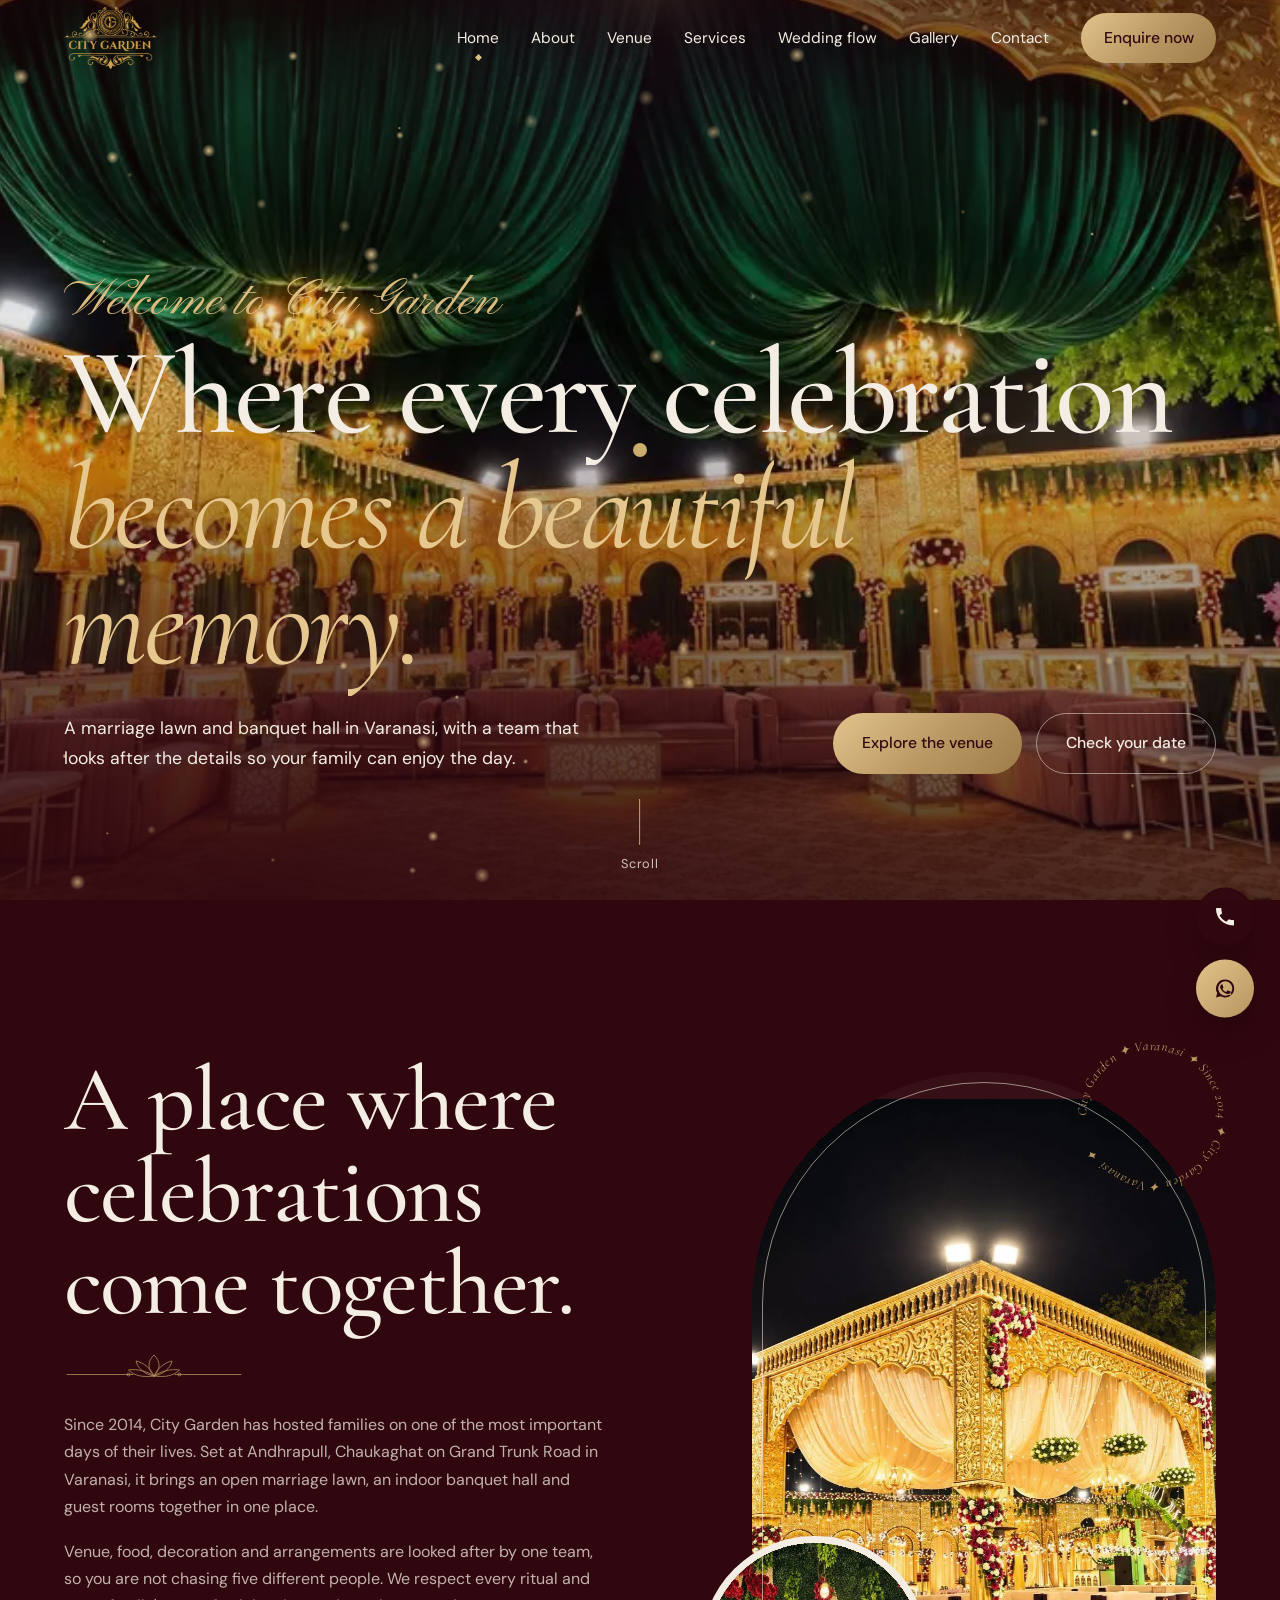
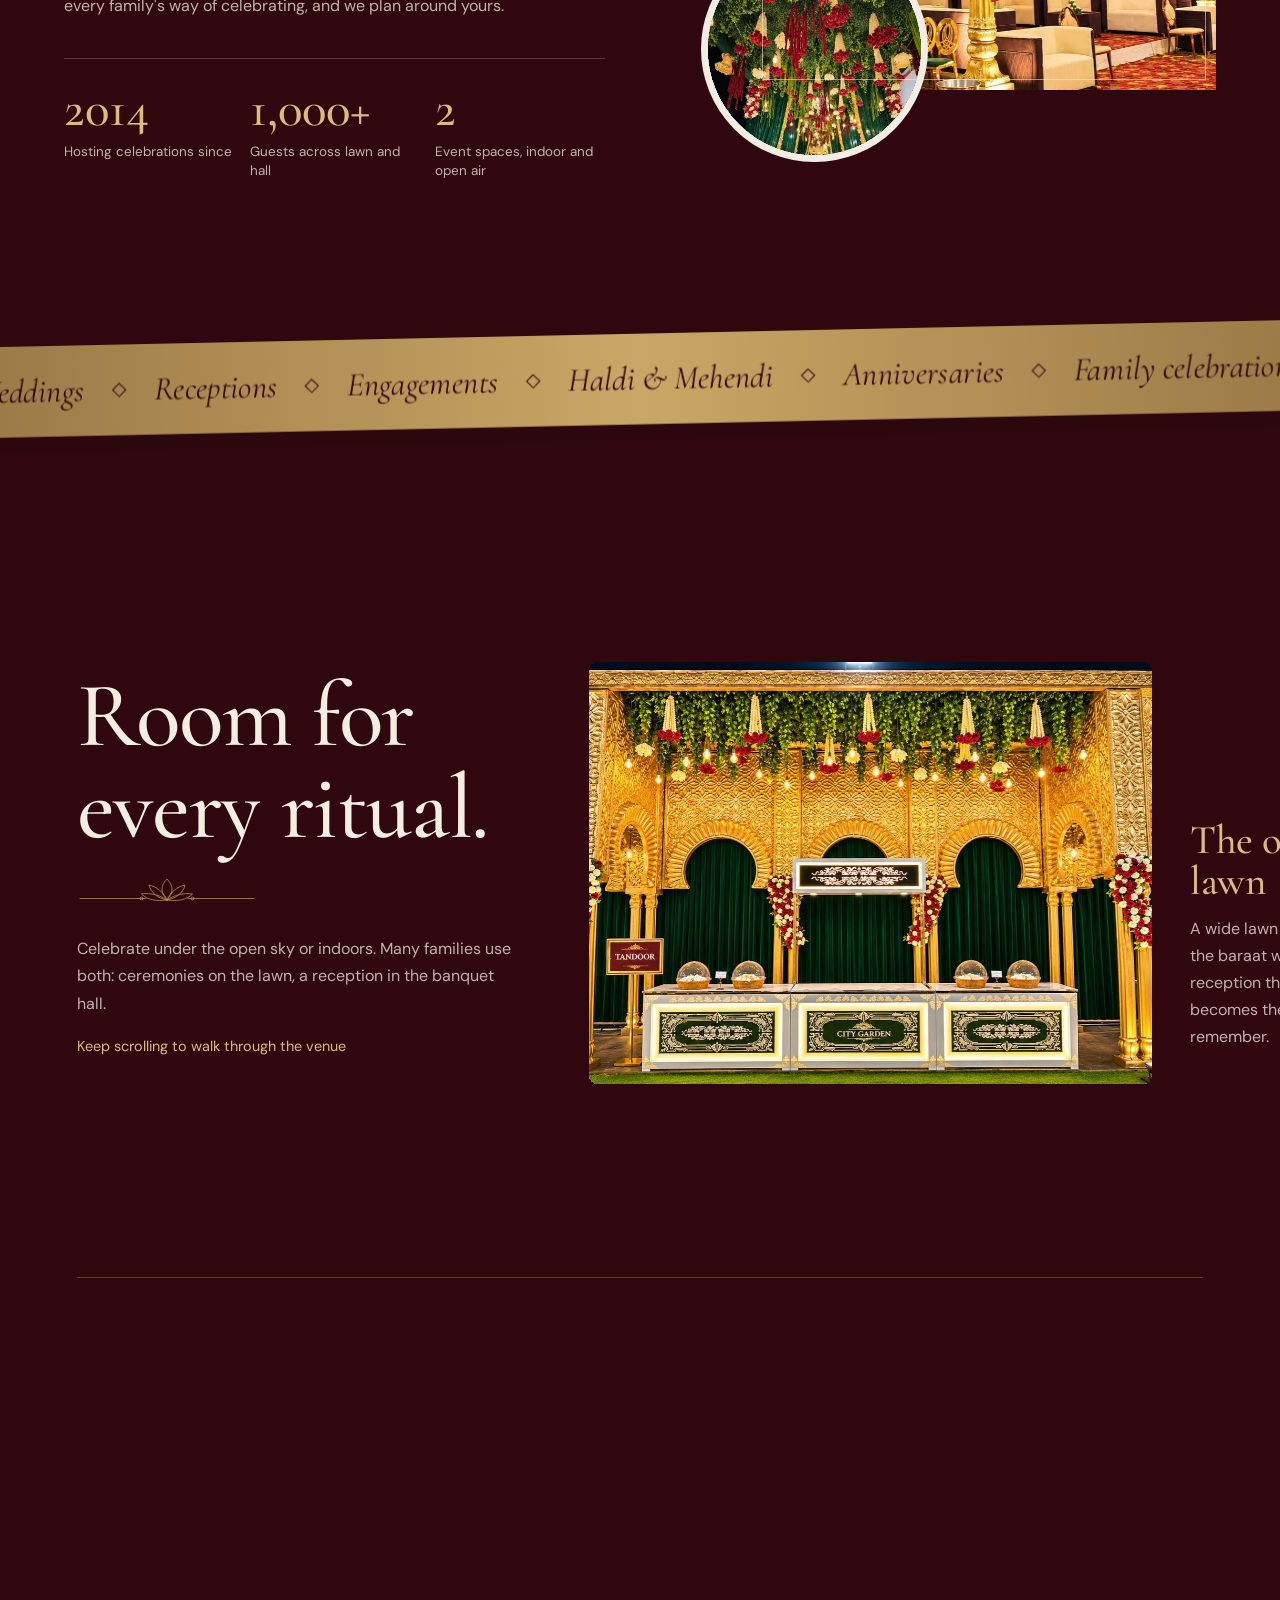
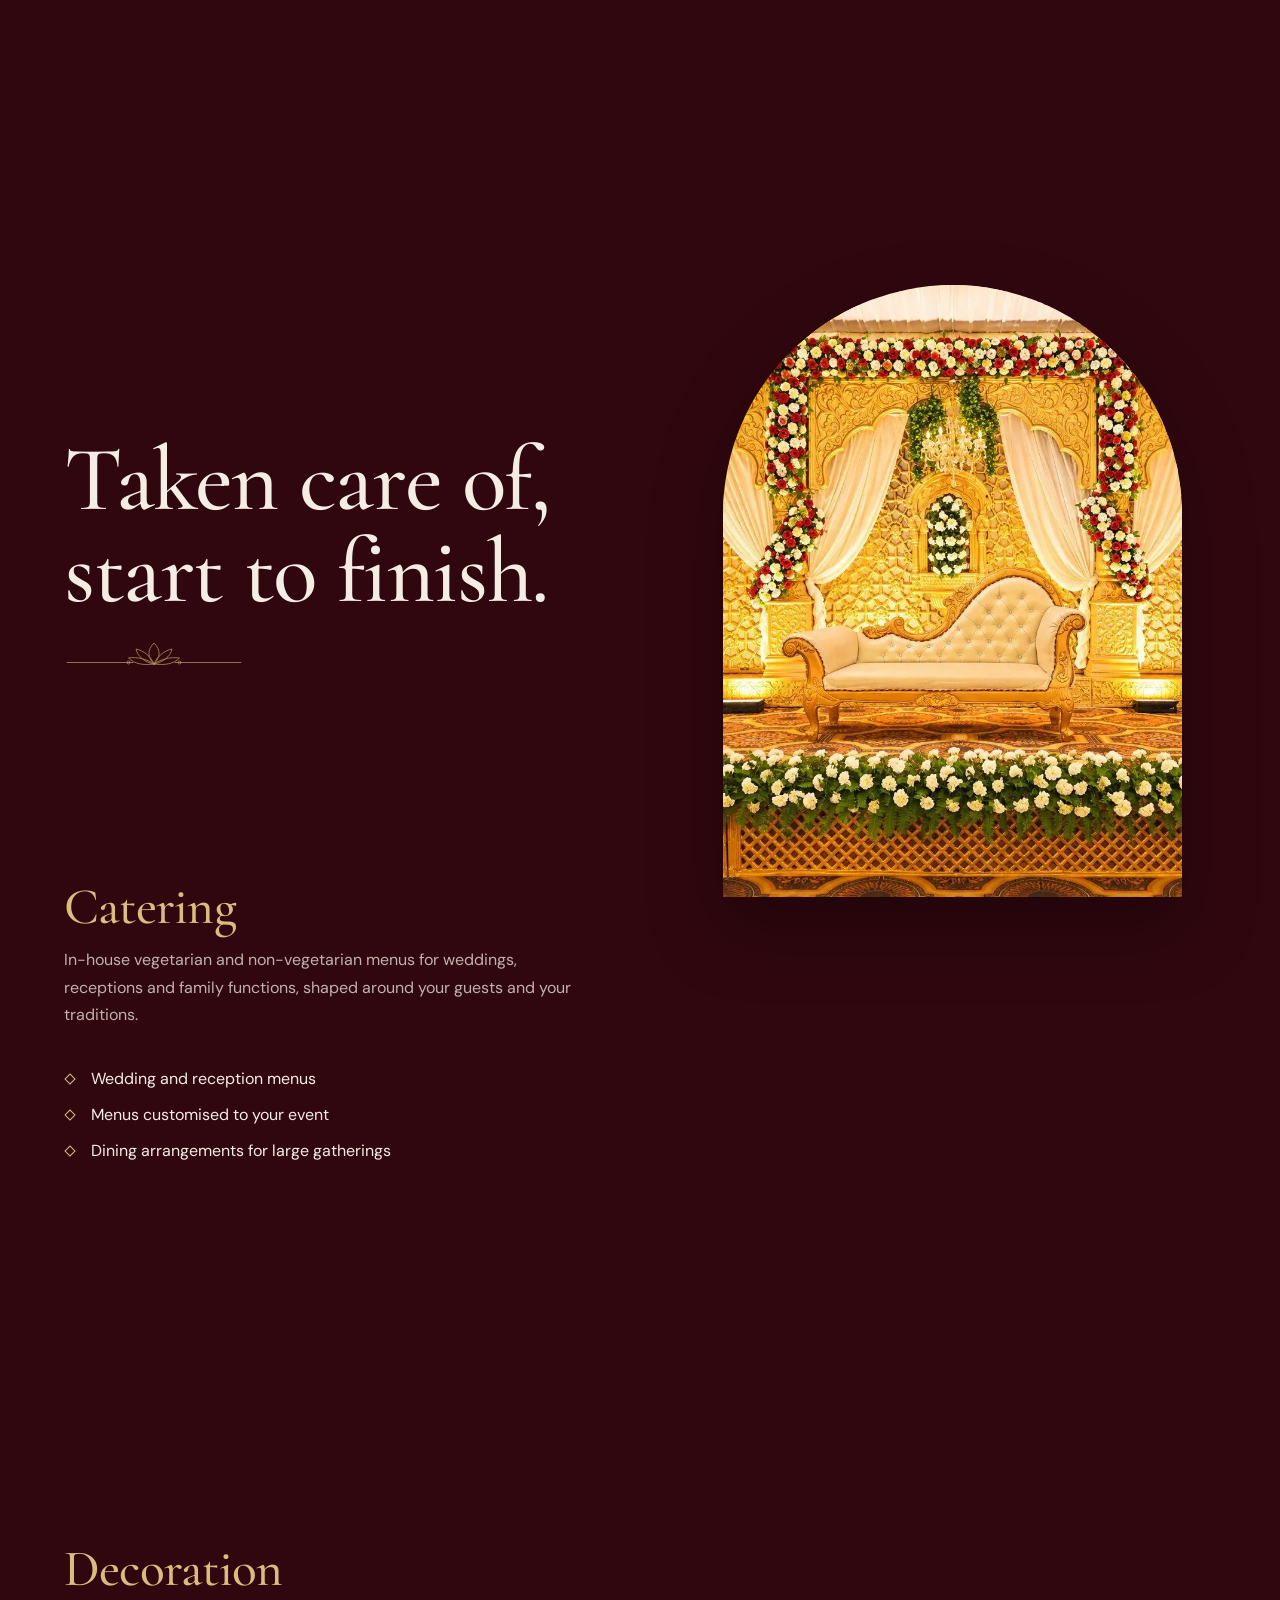
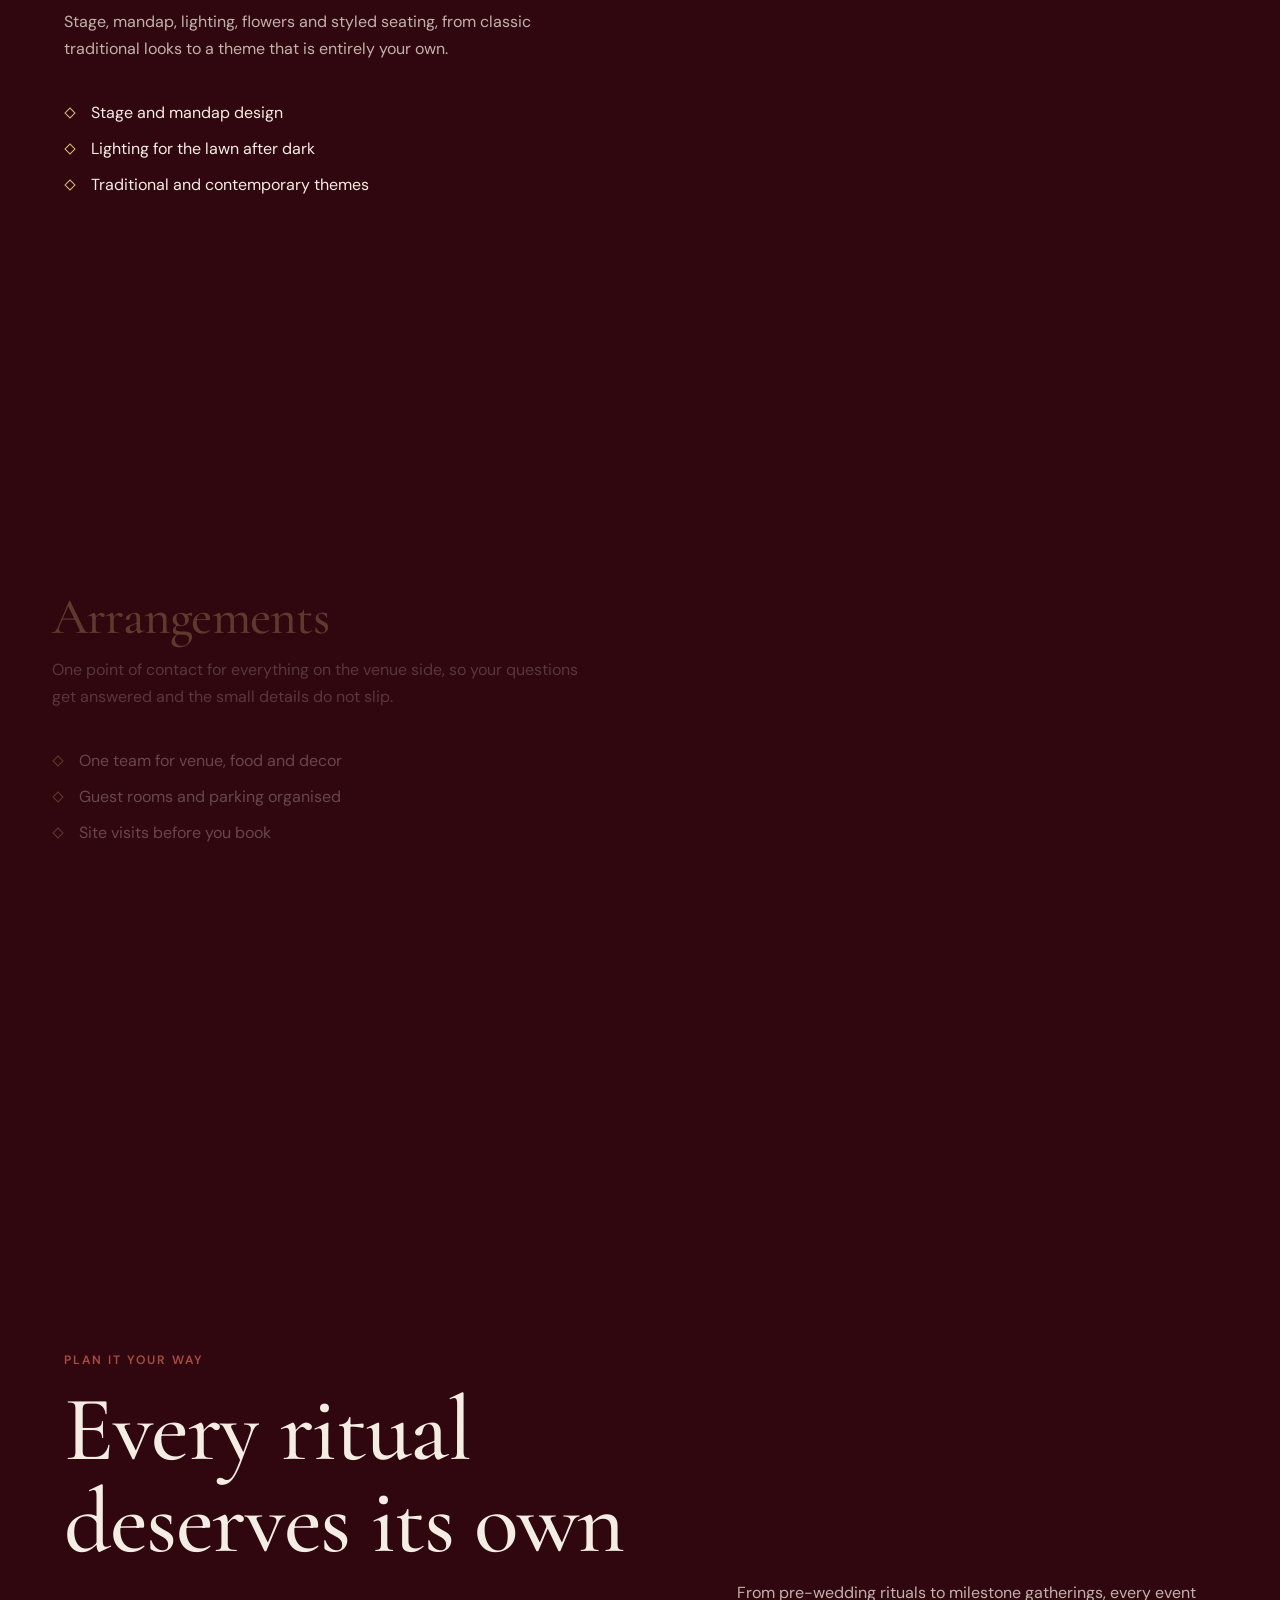
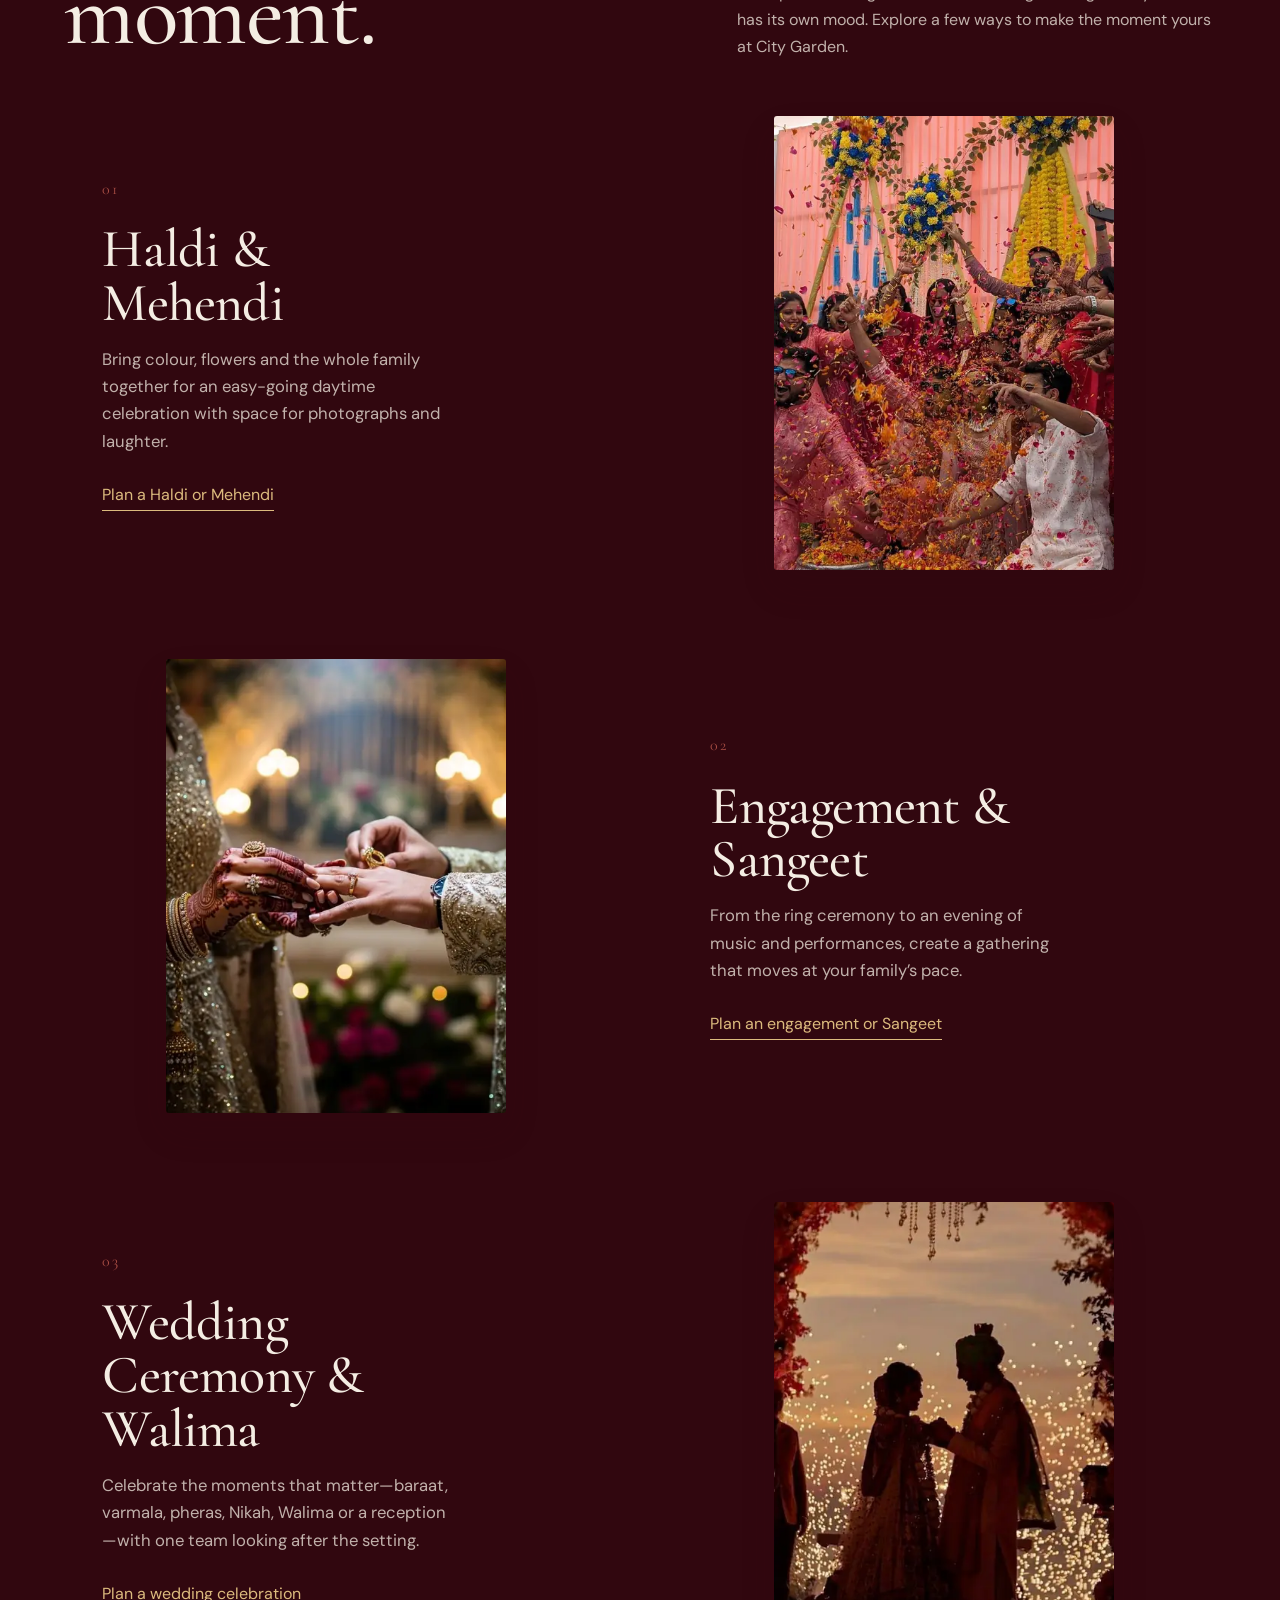
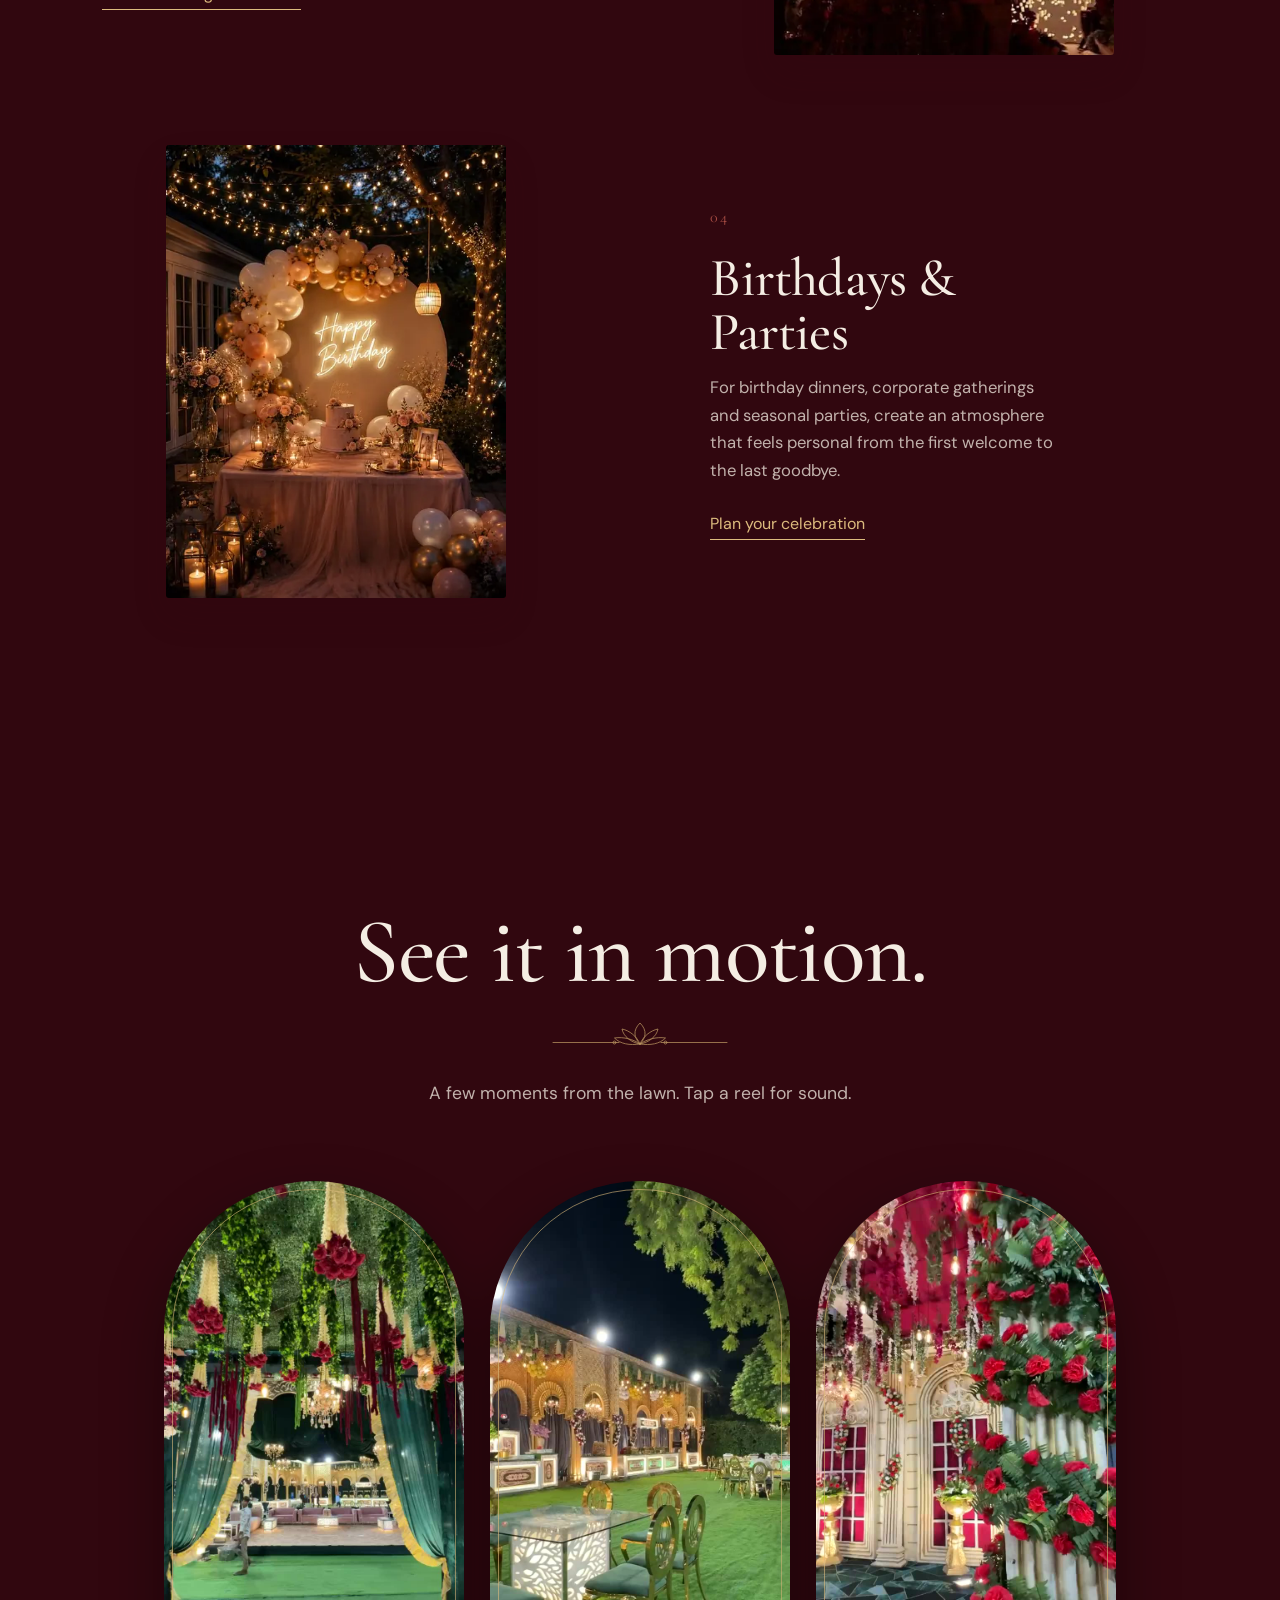
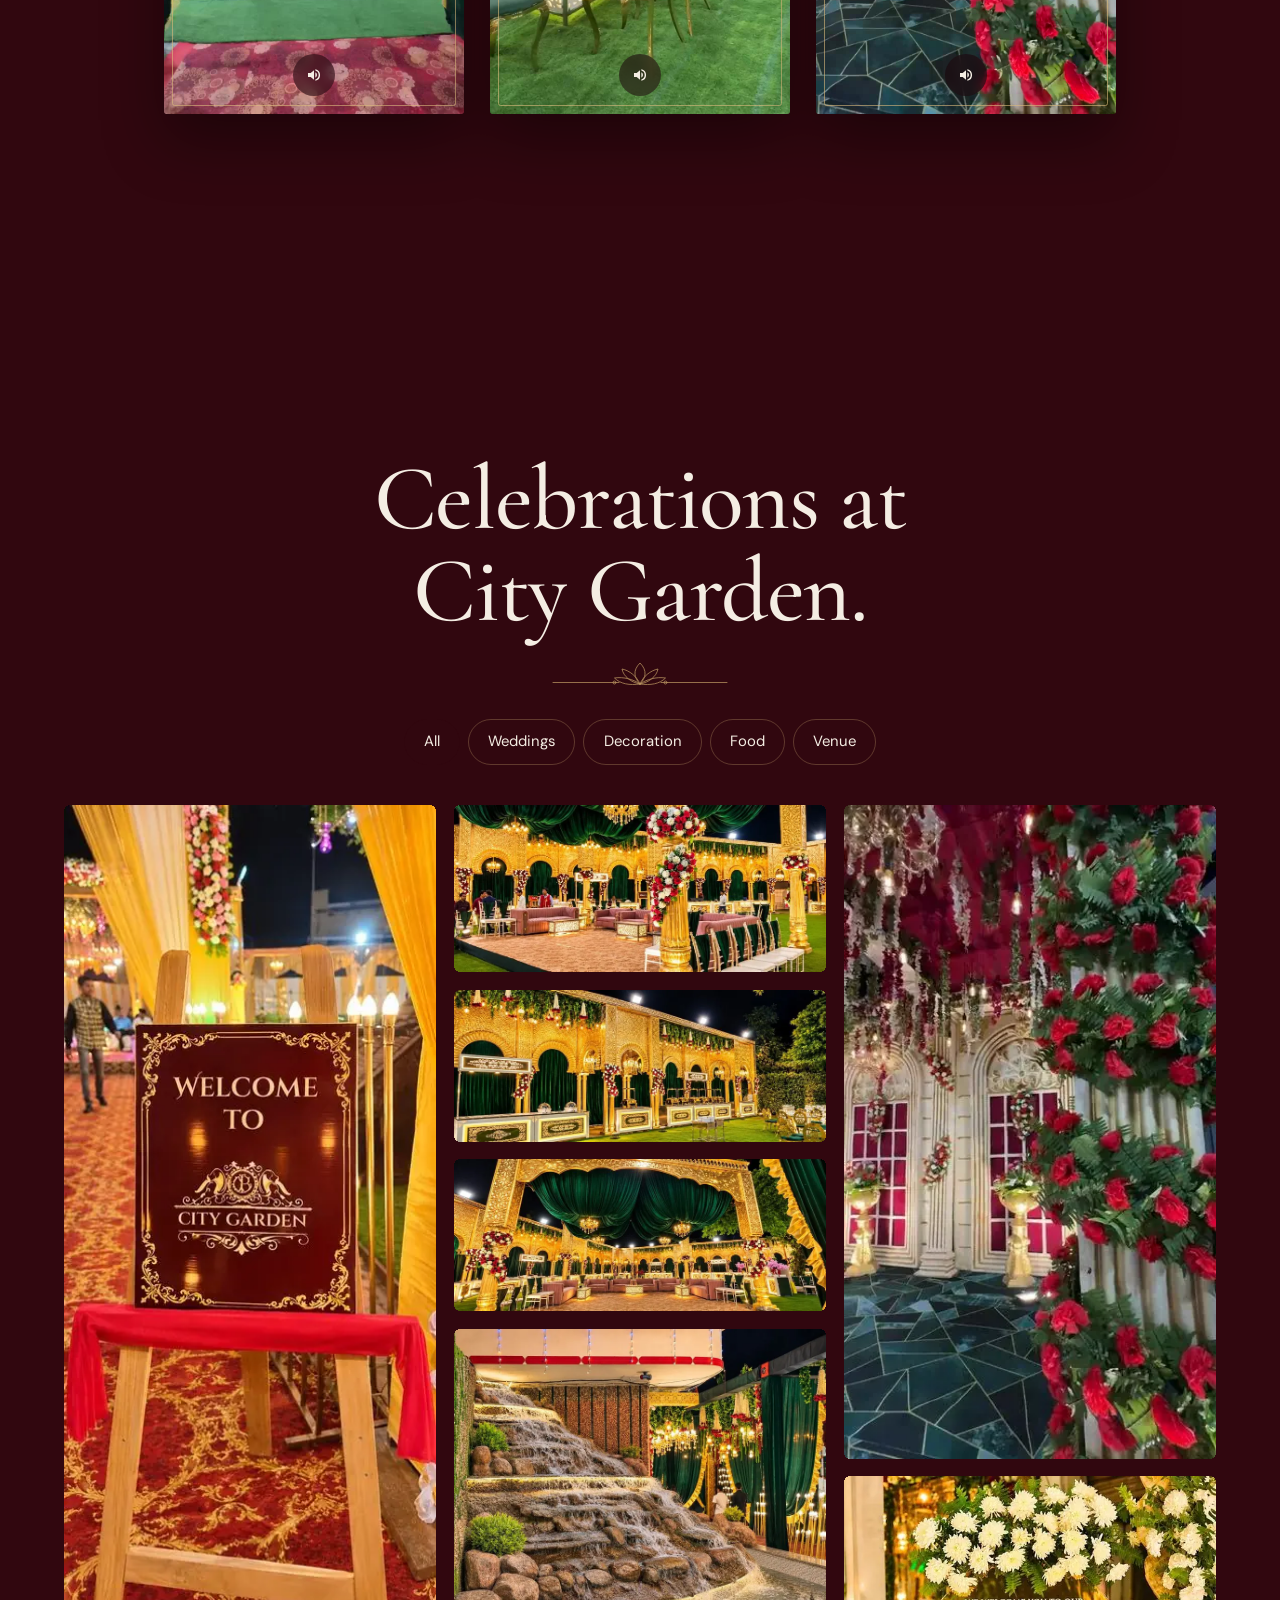
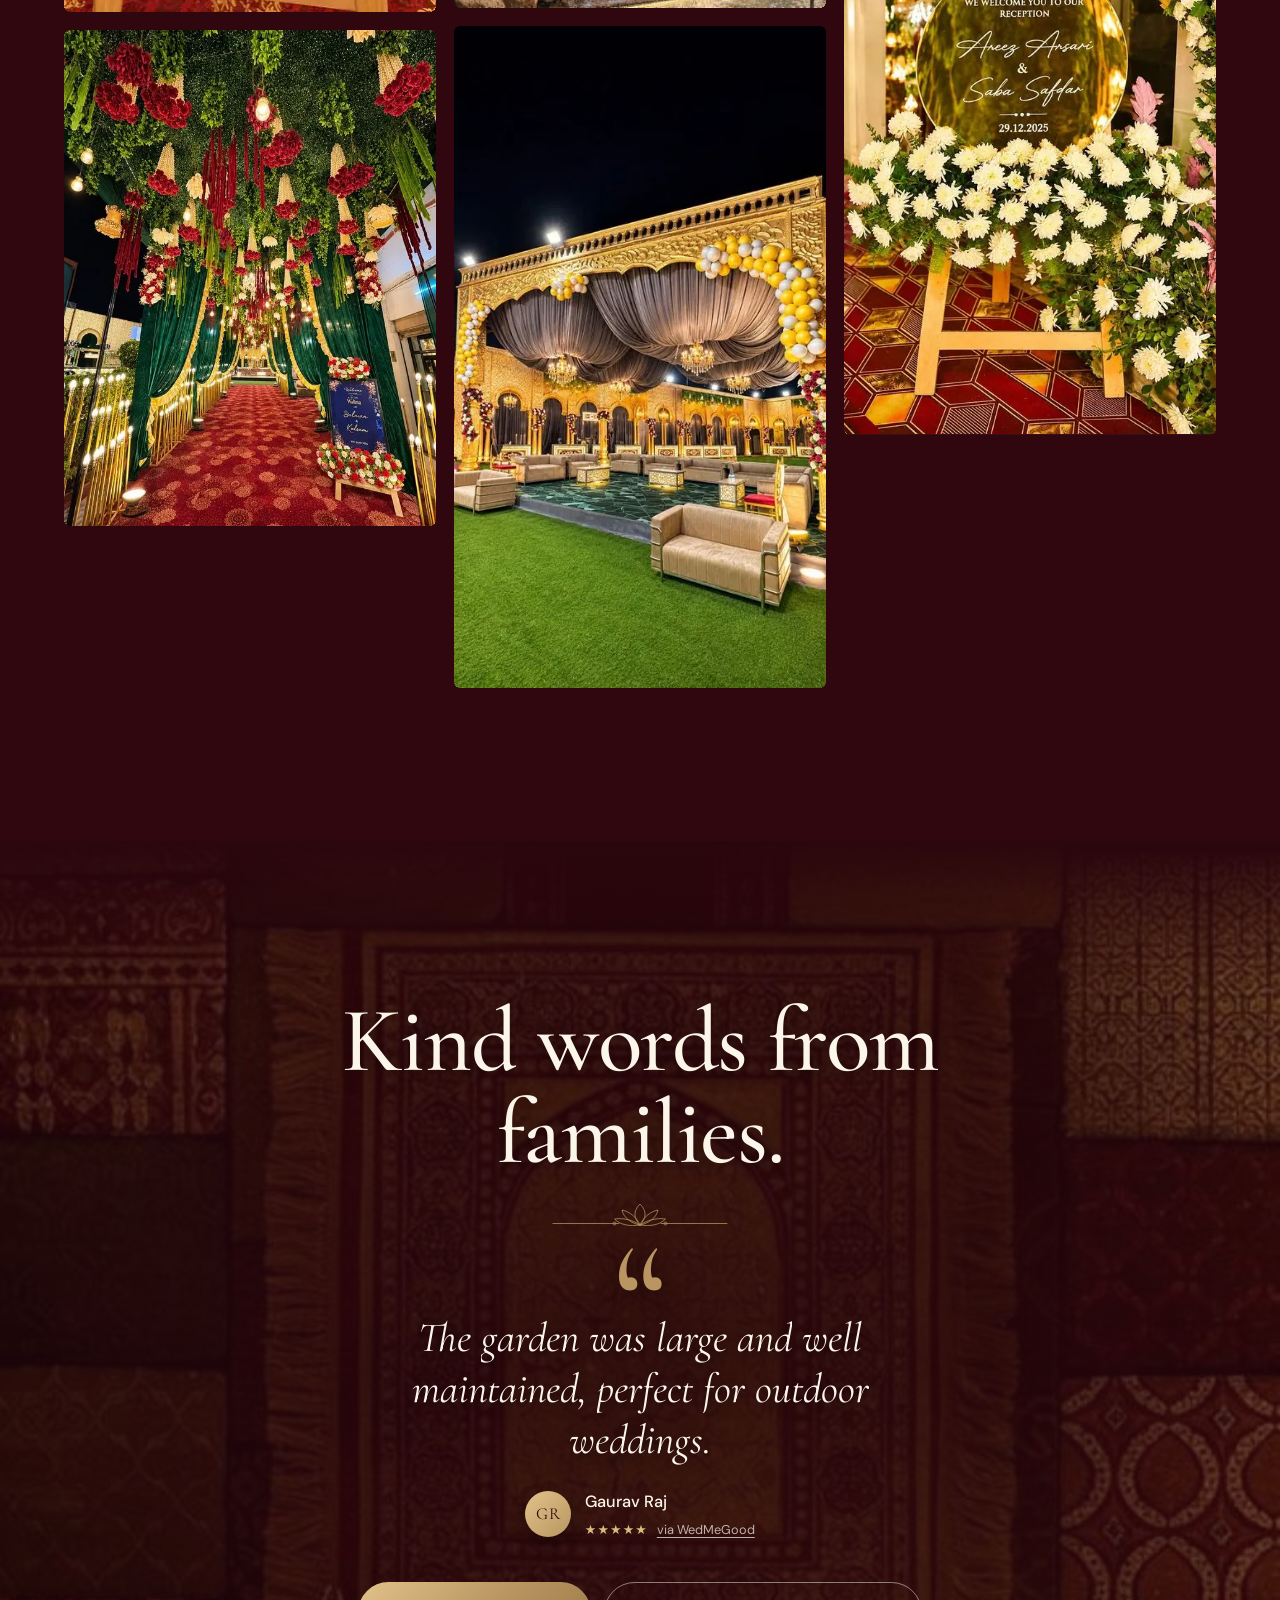
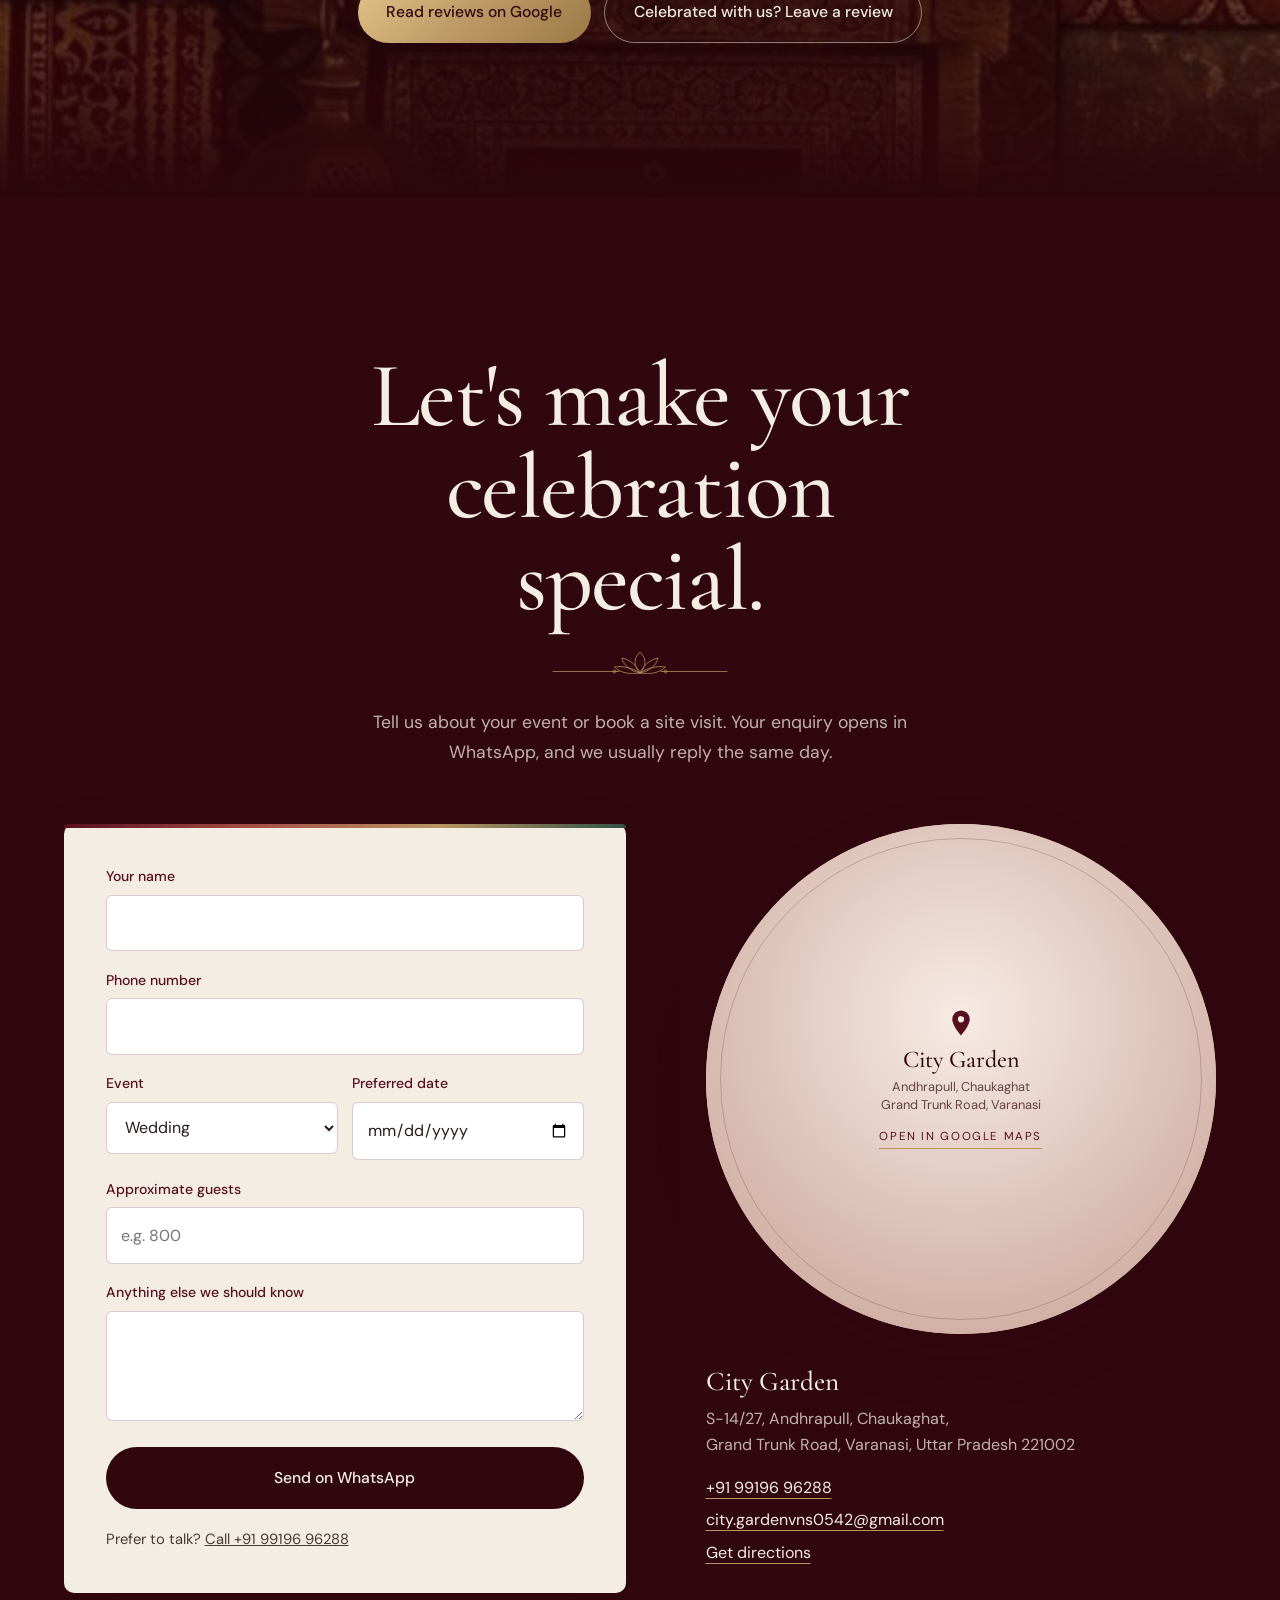
==== commit f67cbaf6: "Preload the font faces the hero is actually drawn in Desktop Cumulative Layout Shift had gone to 0.4" ====
--- a/index.html
+++ b/index.html
@@ -26,9 +26,17 @@
 <!-- Fonts are served from this origin (see css/style.css), so there is no third-party
      connection to warm up and no render-blocking stylesheet from Google. Only the three
      faces used above the fold are preloaded; the rest load as the stylesheet needs them. -->
-<link rel="preload" as="font" type="font/woff2" href="fonts/cormorant-garamond-latin-400-normal.woff2" crossorigin>
-<link rel="preload" as="font" type="font/woff2" href="fonts/cormorant-garamond-latin-500-italic.woff2" crossorigin>
+<!-- Exactly the faces the first screenful renders in: the headline is Cormorant 500
+     normal with a 400 italic second line, the script line above it is Pinyon, and the
+     standfirst and buttons are DM Sans 400 and 500. Getting this list wrong is not
+     cosmetic -- it previously held 400-normal and 500-italic, the inverse of what the
+     headline actually uses, so those faces swapped in late and shifted the hero: a
+     0.4 Cumulative Layout Shift on desktop, where the score wants under 0.1. -->
+<link rel="preload" as="font" type="font/woff2" href="fonts/cormorant-garamond-latin-500-normal.woff2" crossorigin>
+<link rel="preload" as="font" type="font/woff2" href="fonts/cormorant-garamond-latin-400-italic.woff2" crossorigin>
+<link rel="preload" as="font" type="font/woff2" href="fonts/pinyon-script-latin-400-normal.woff2" crossorigin>
 <link rel="preload" as="font" type="font/woff2" href="fonts/dm-sans-latin-400-normal.woff2" crossorigin>
+<link rel="preload" as="font" type="font/woff2" href="fonts/dm-sans-latin-500-normal.woff2" crossorigin>
 <link rel="preload" as="image" href="images/hero-still.webp" type="image/webp" fetchpriority="high" media="(max-width:699px)">
 <link rel="preload" as="image" href="images/hero-still-wide.webp" type="image/webp" fetchpriority="high" media="(min-width:700px)">
 <!-- The loader's mandala is a CSS background, so without this the browser can't even
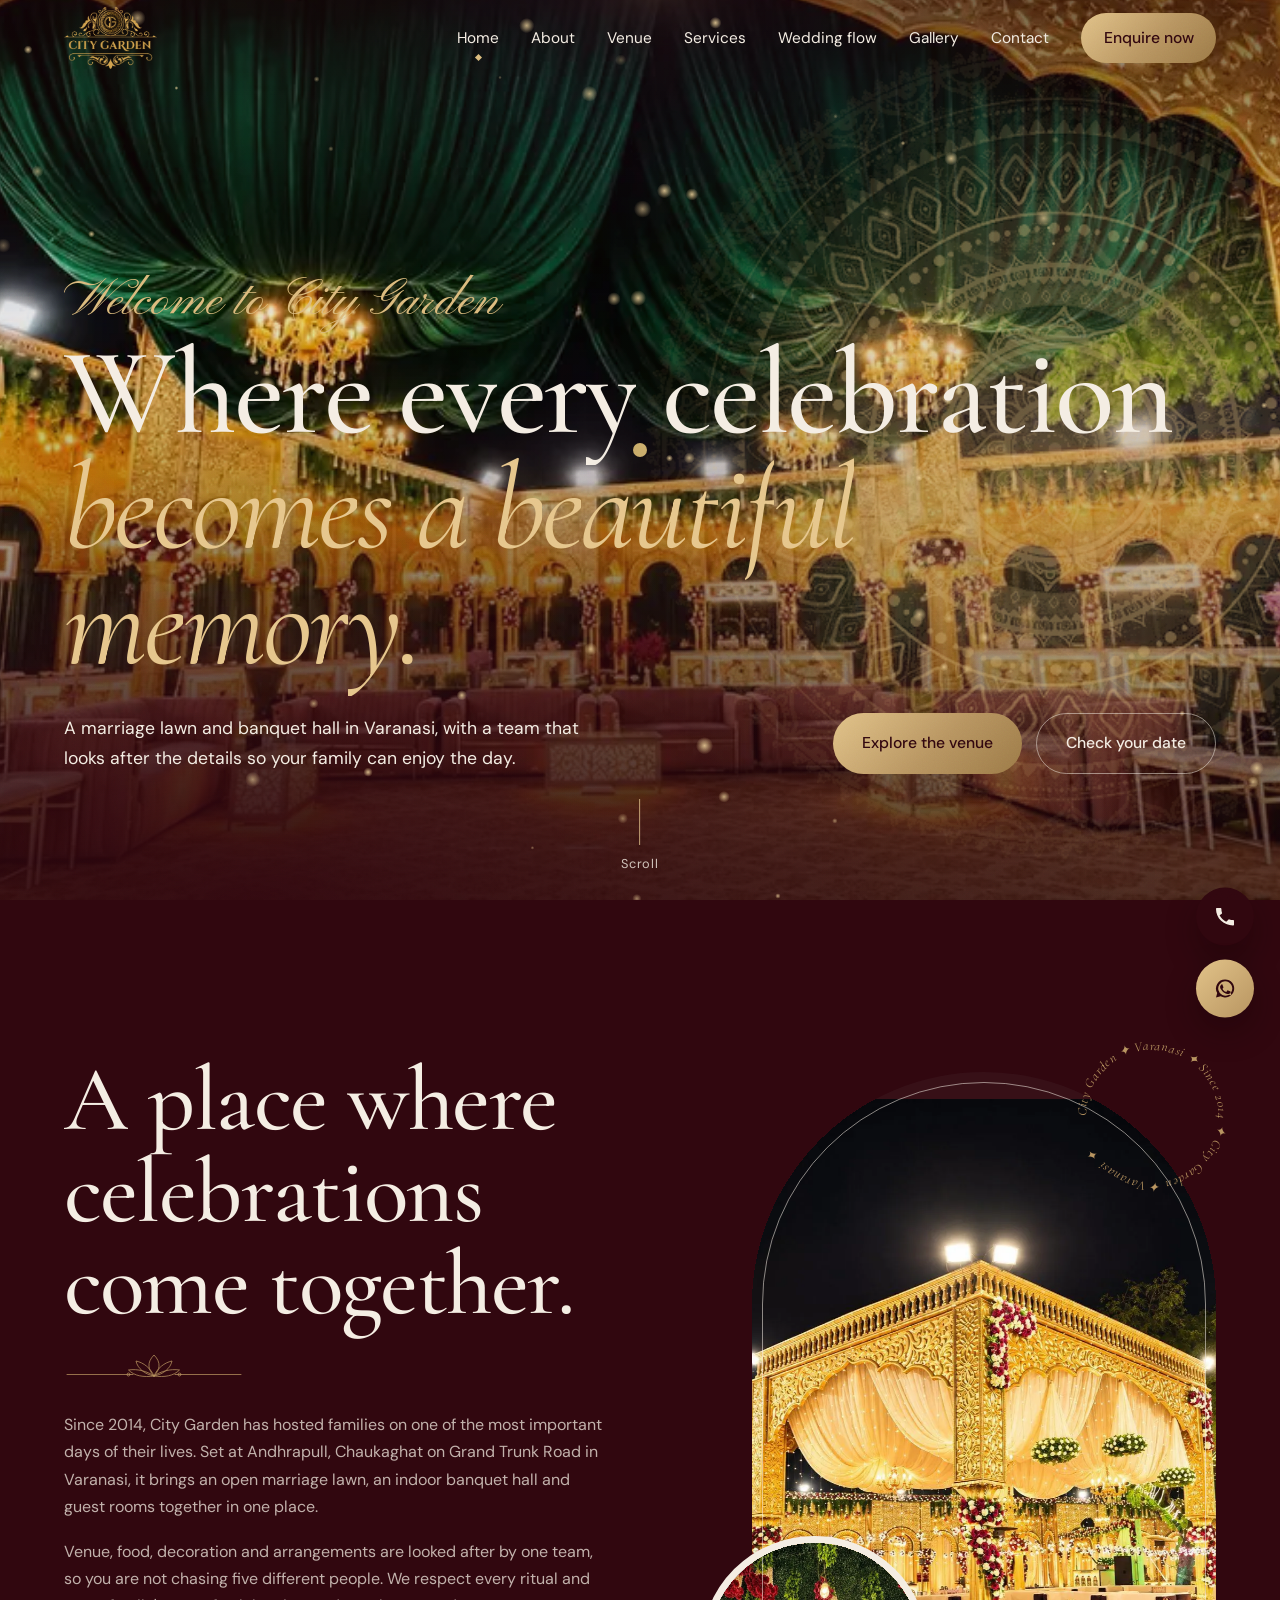
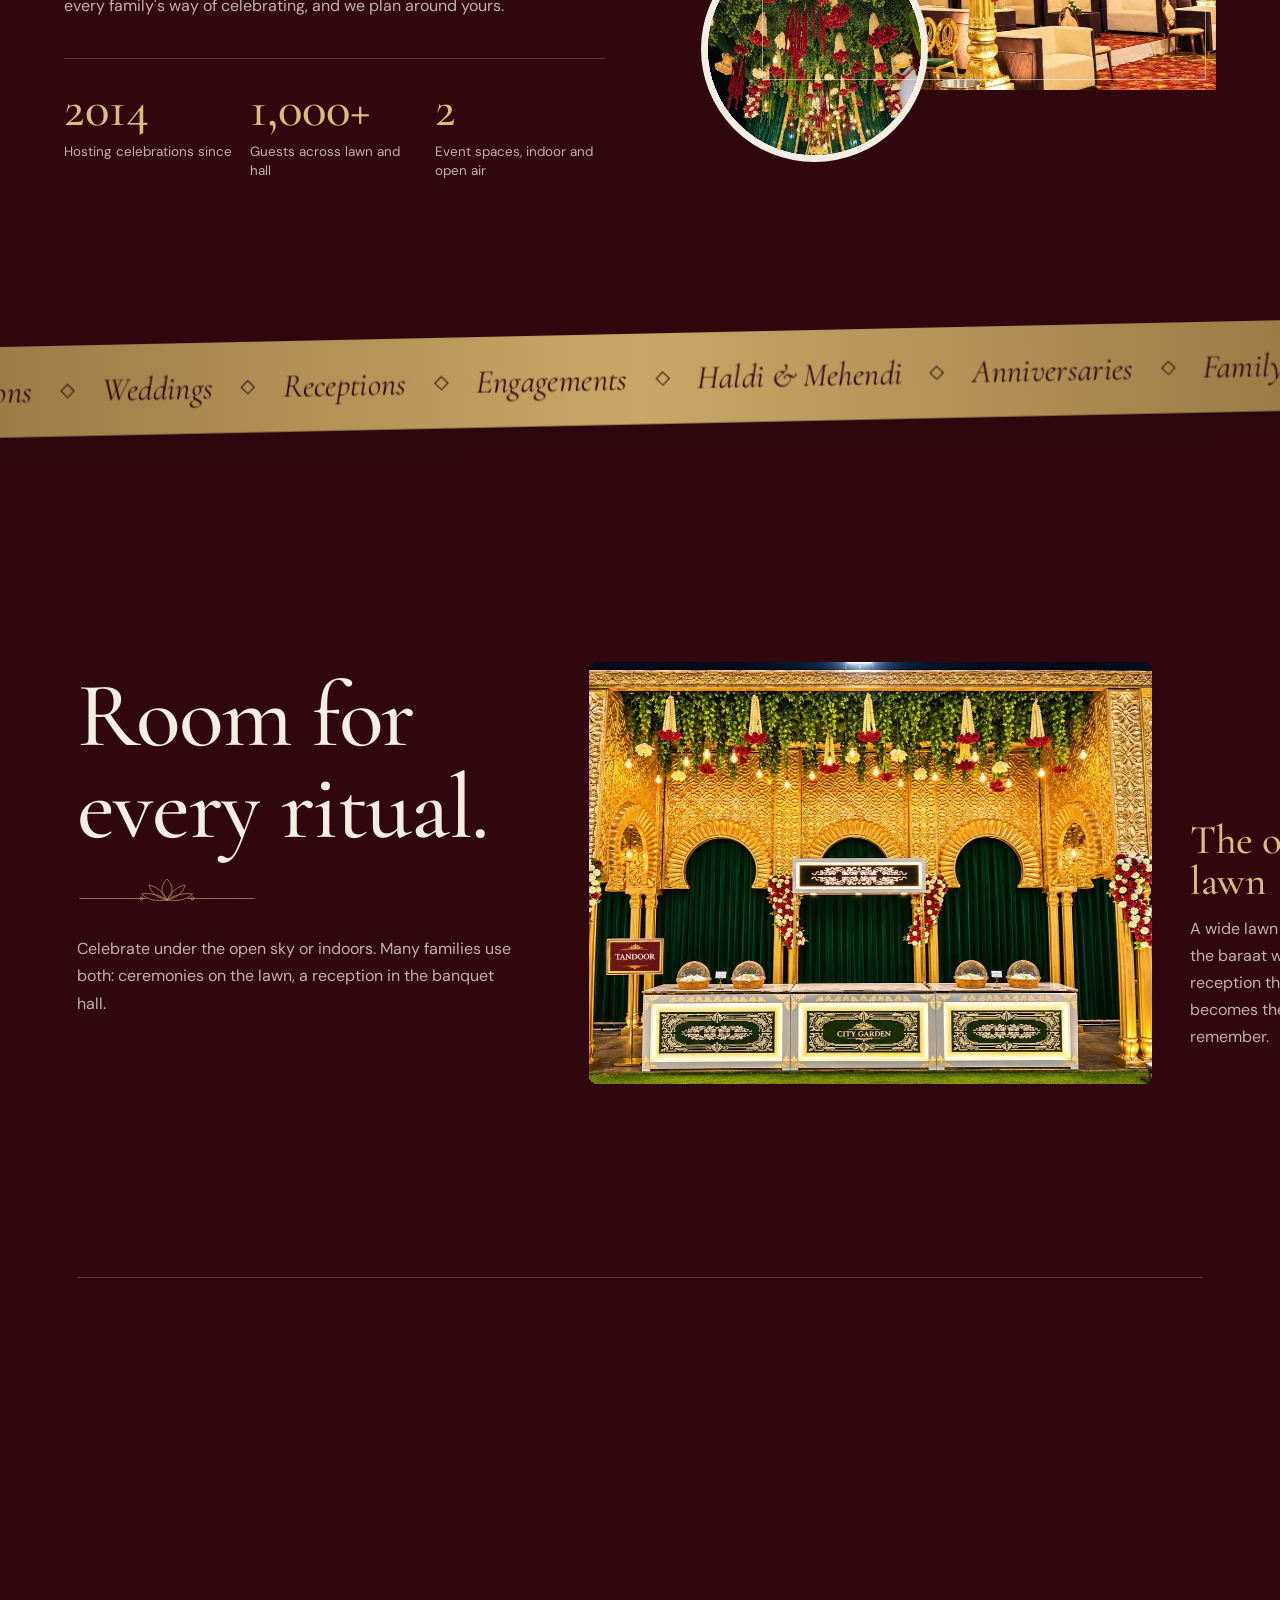
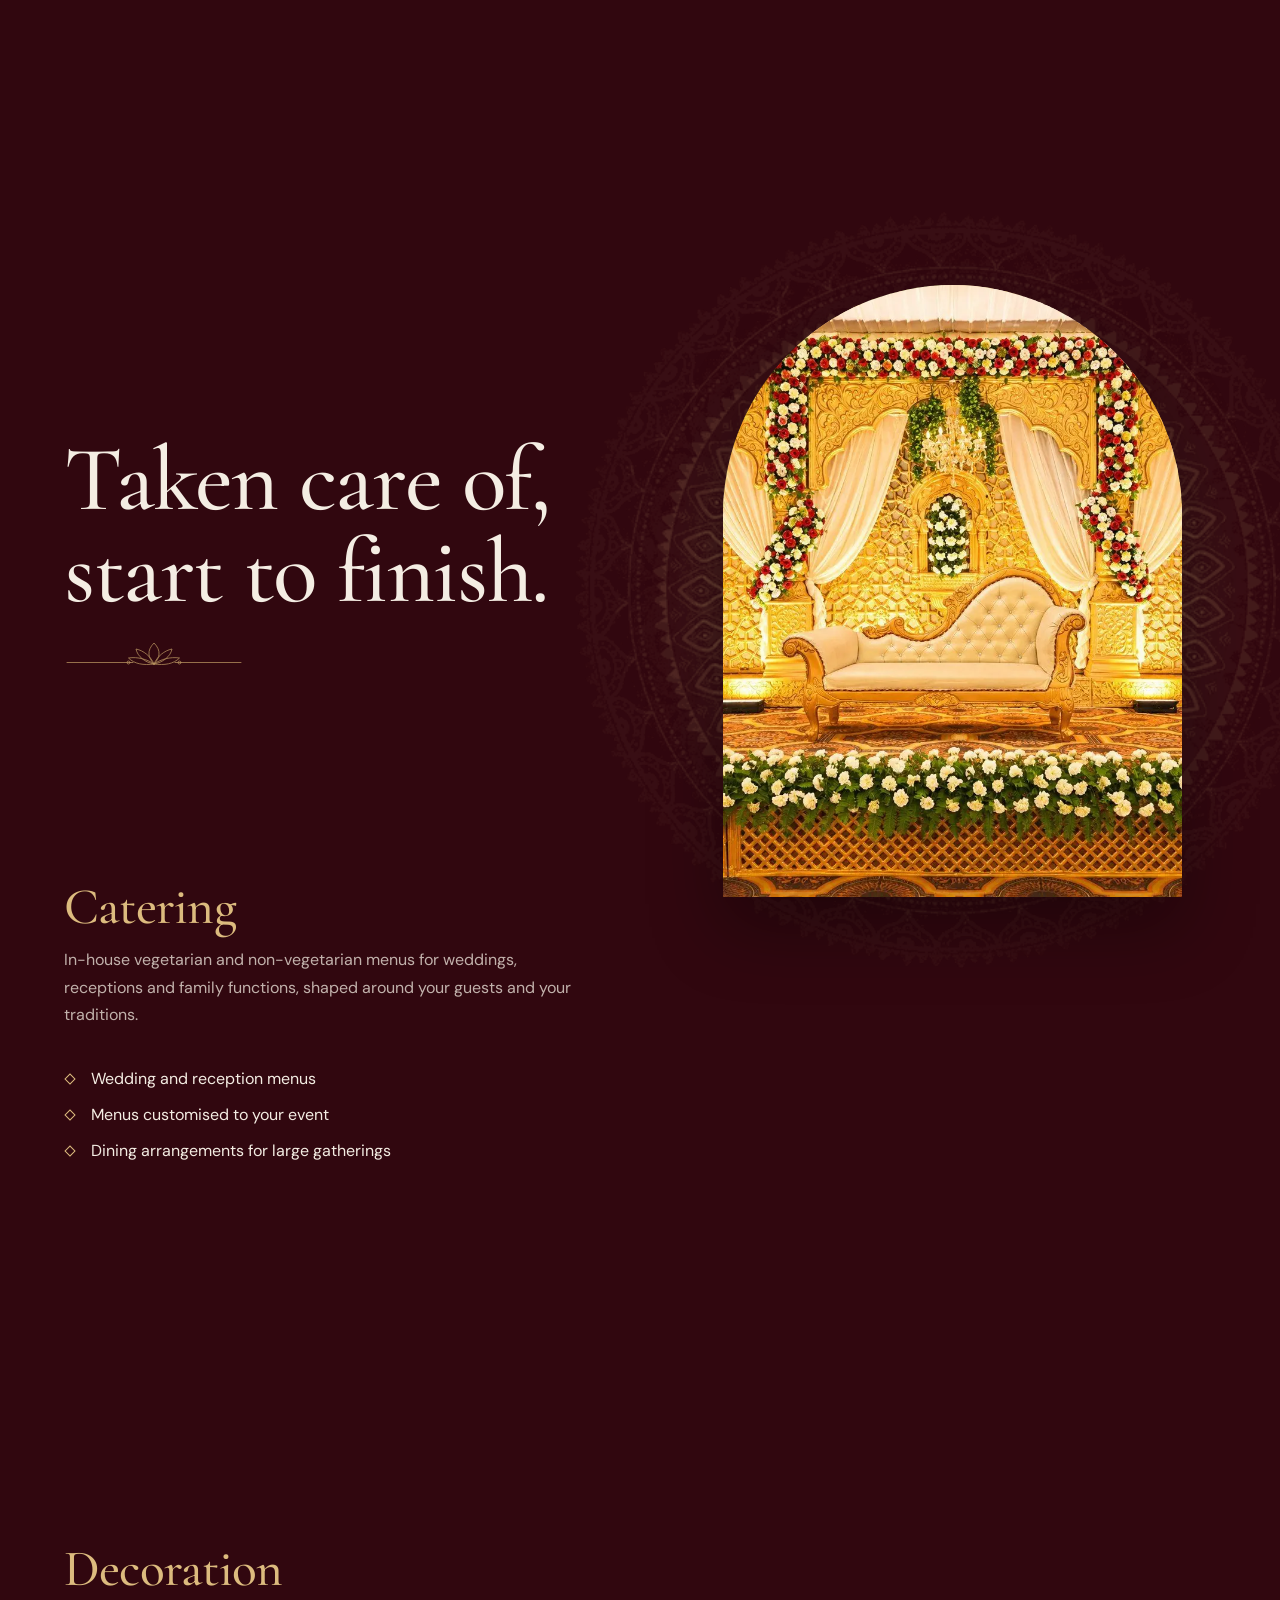
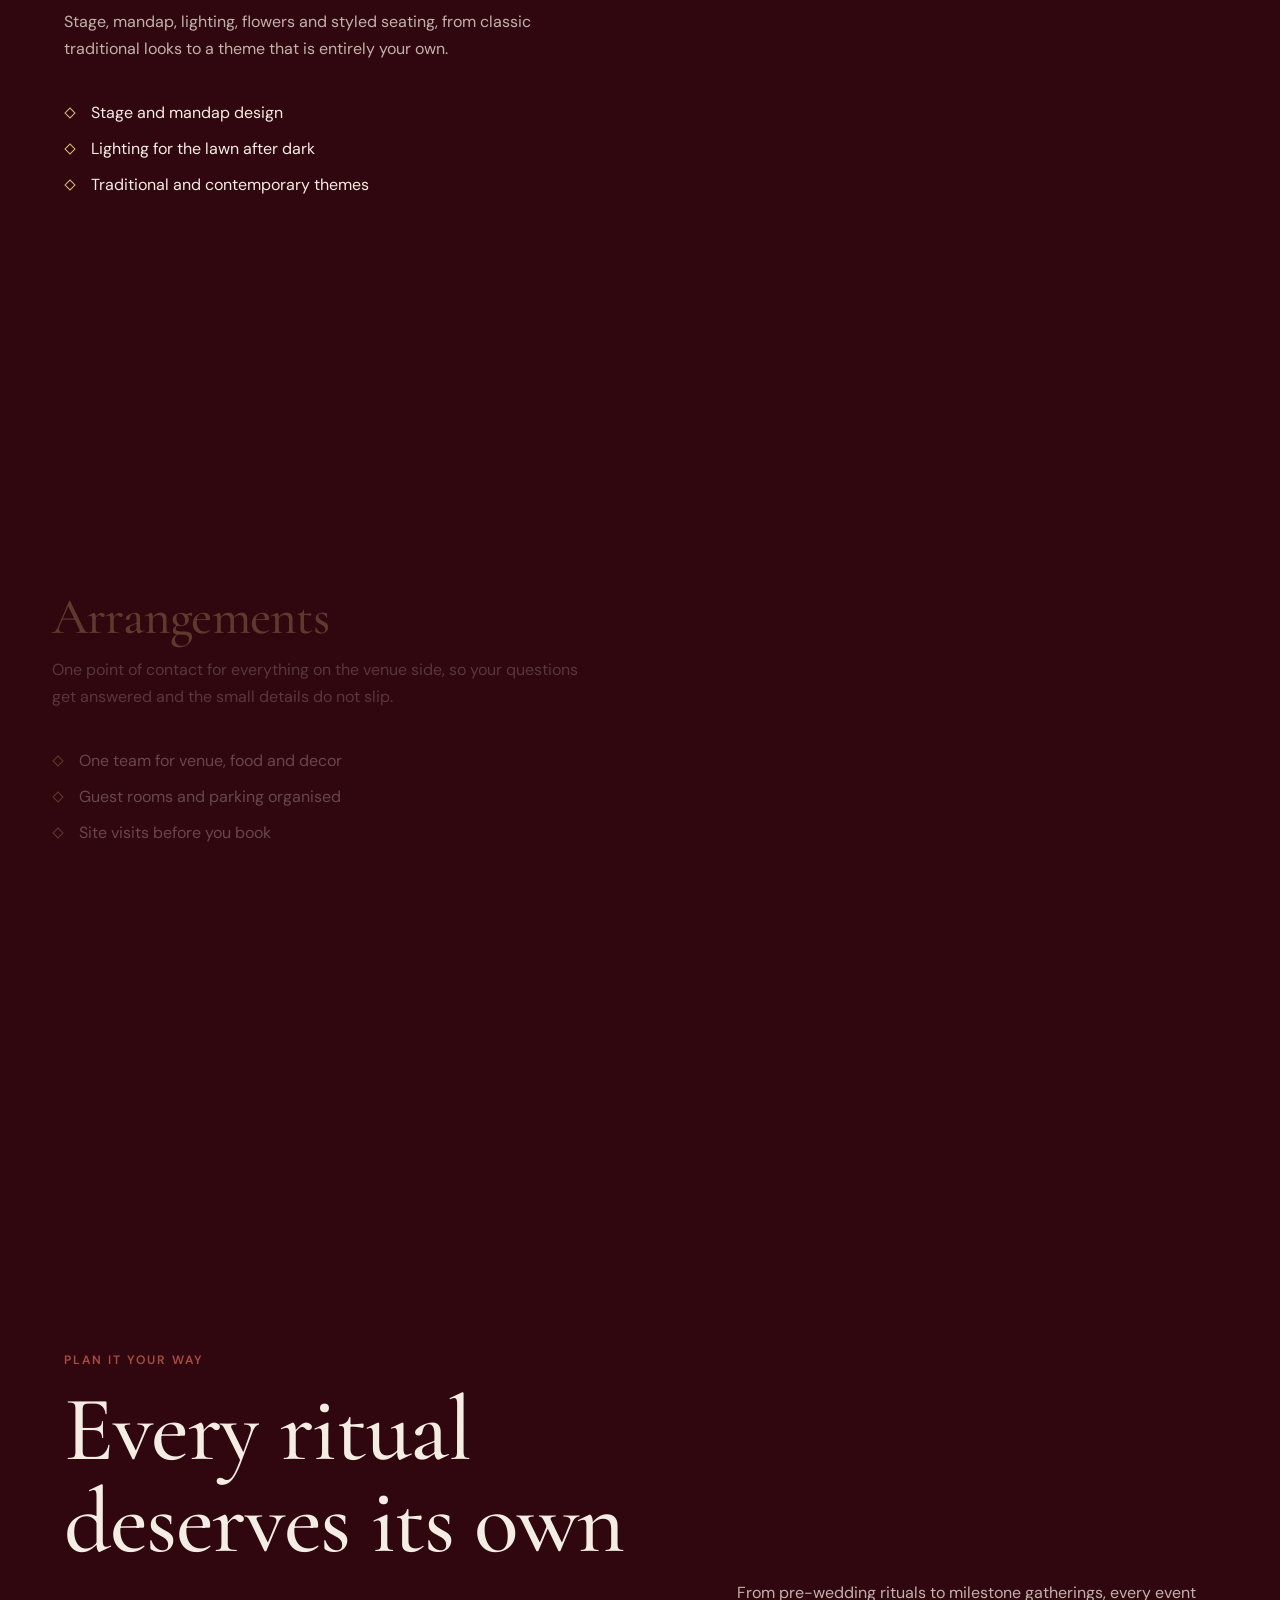
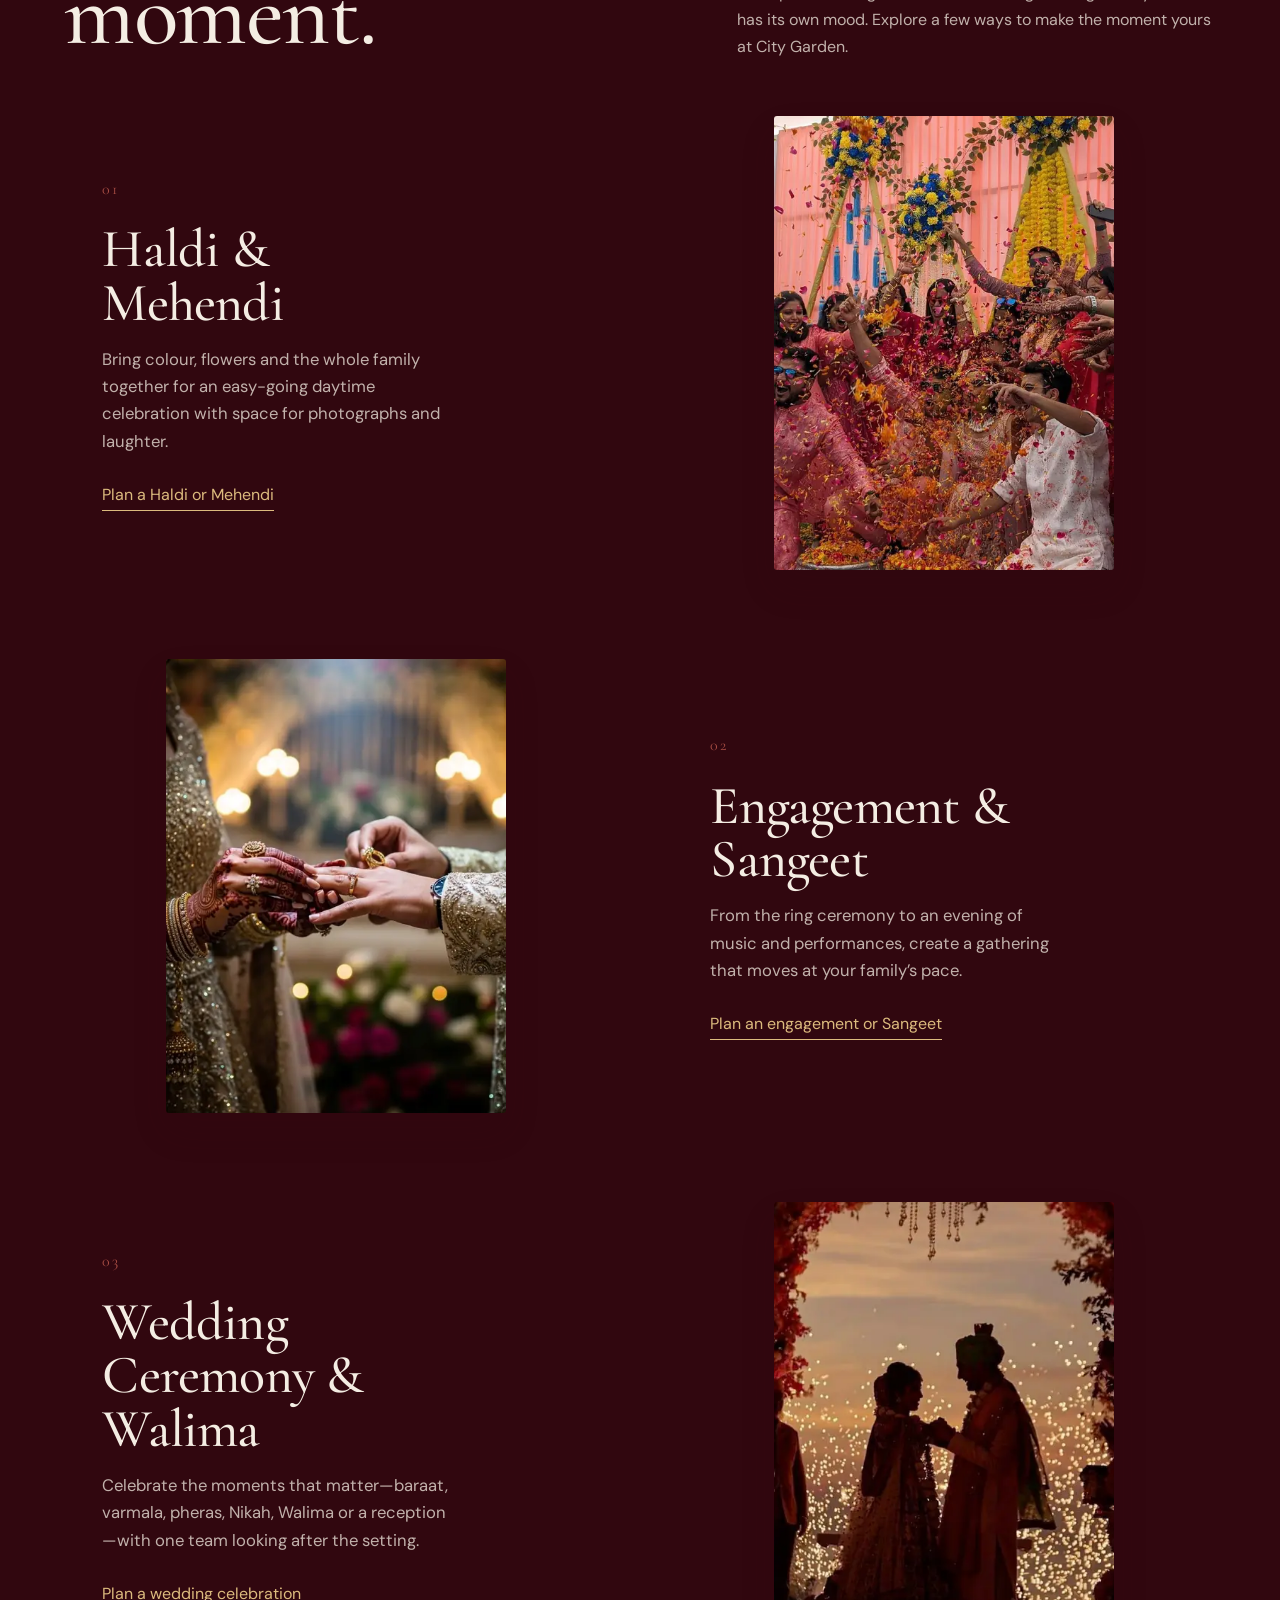
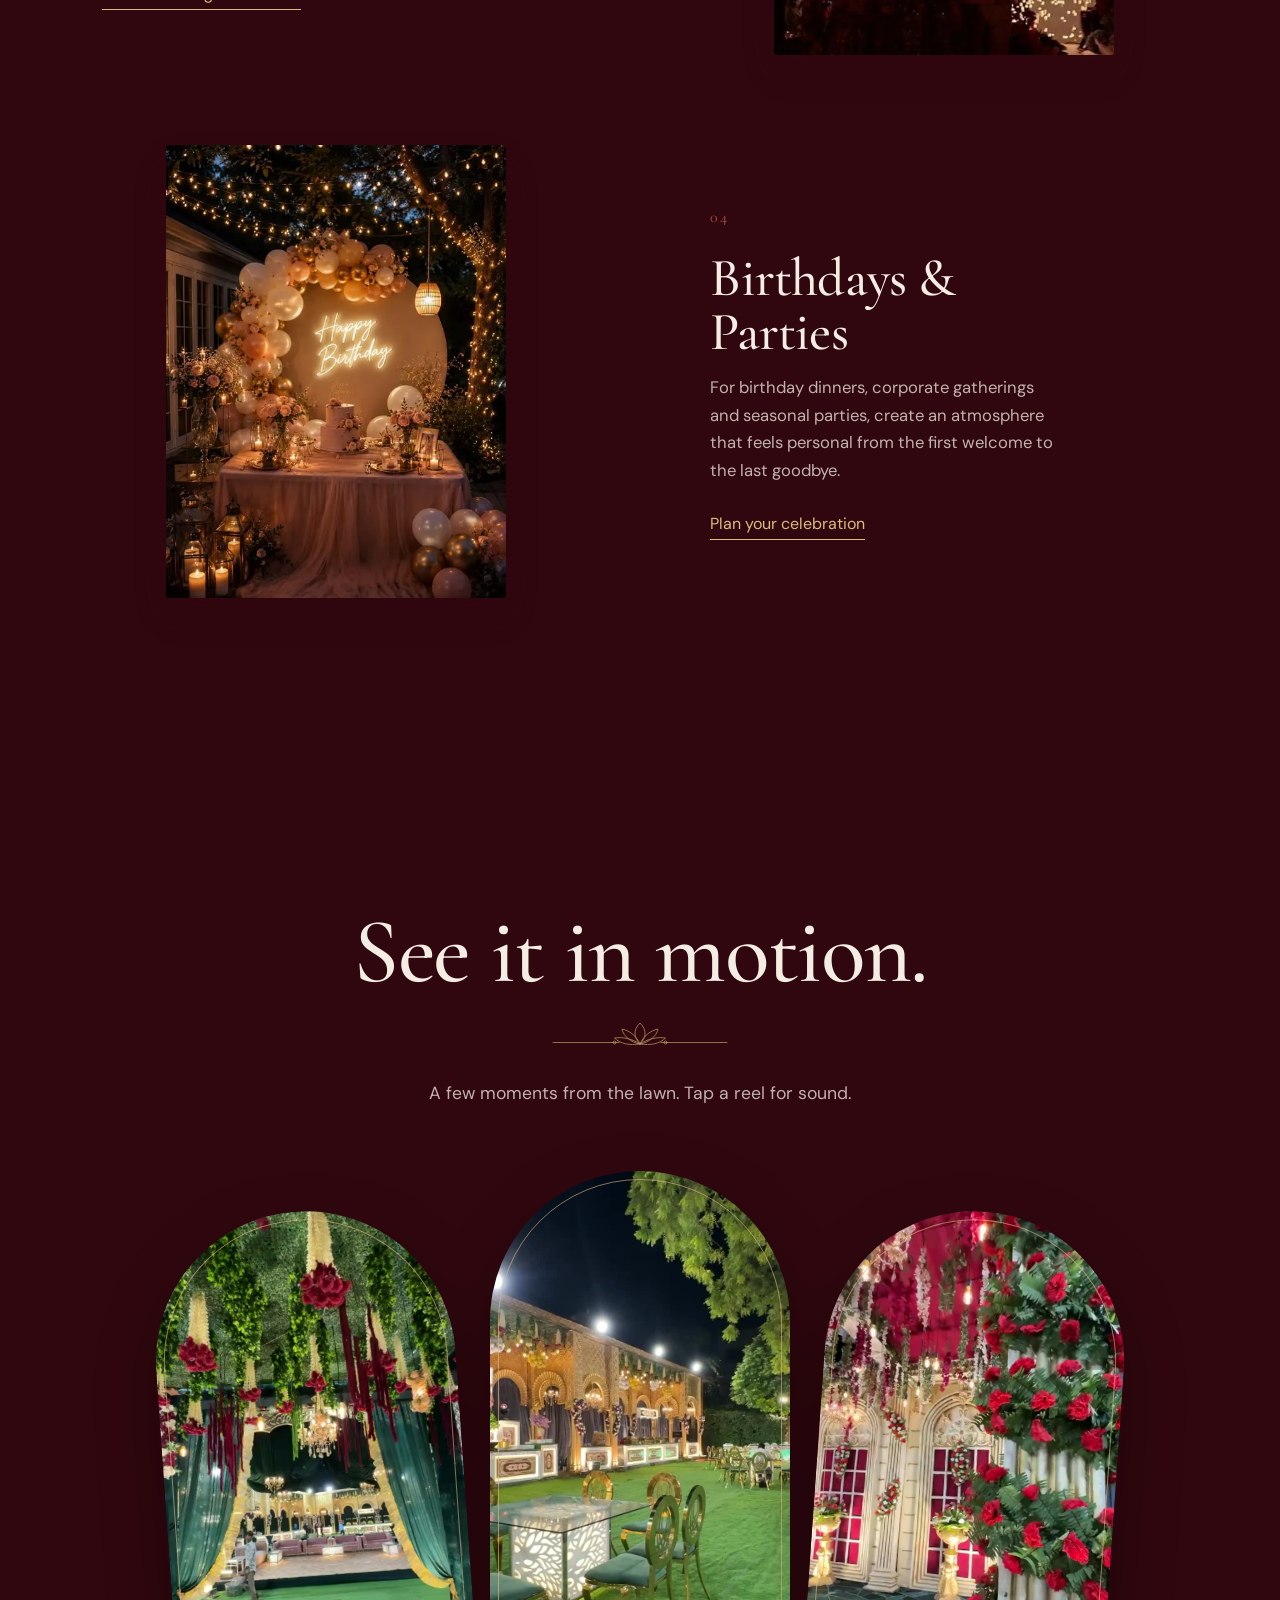
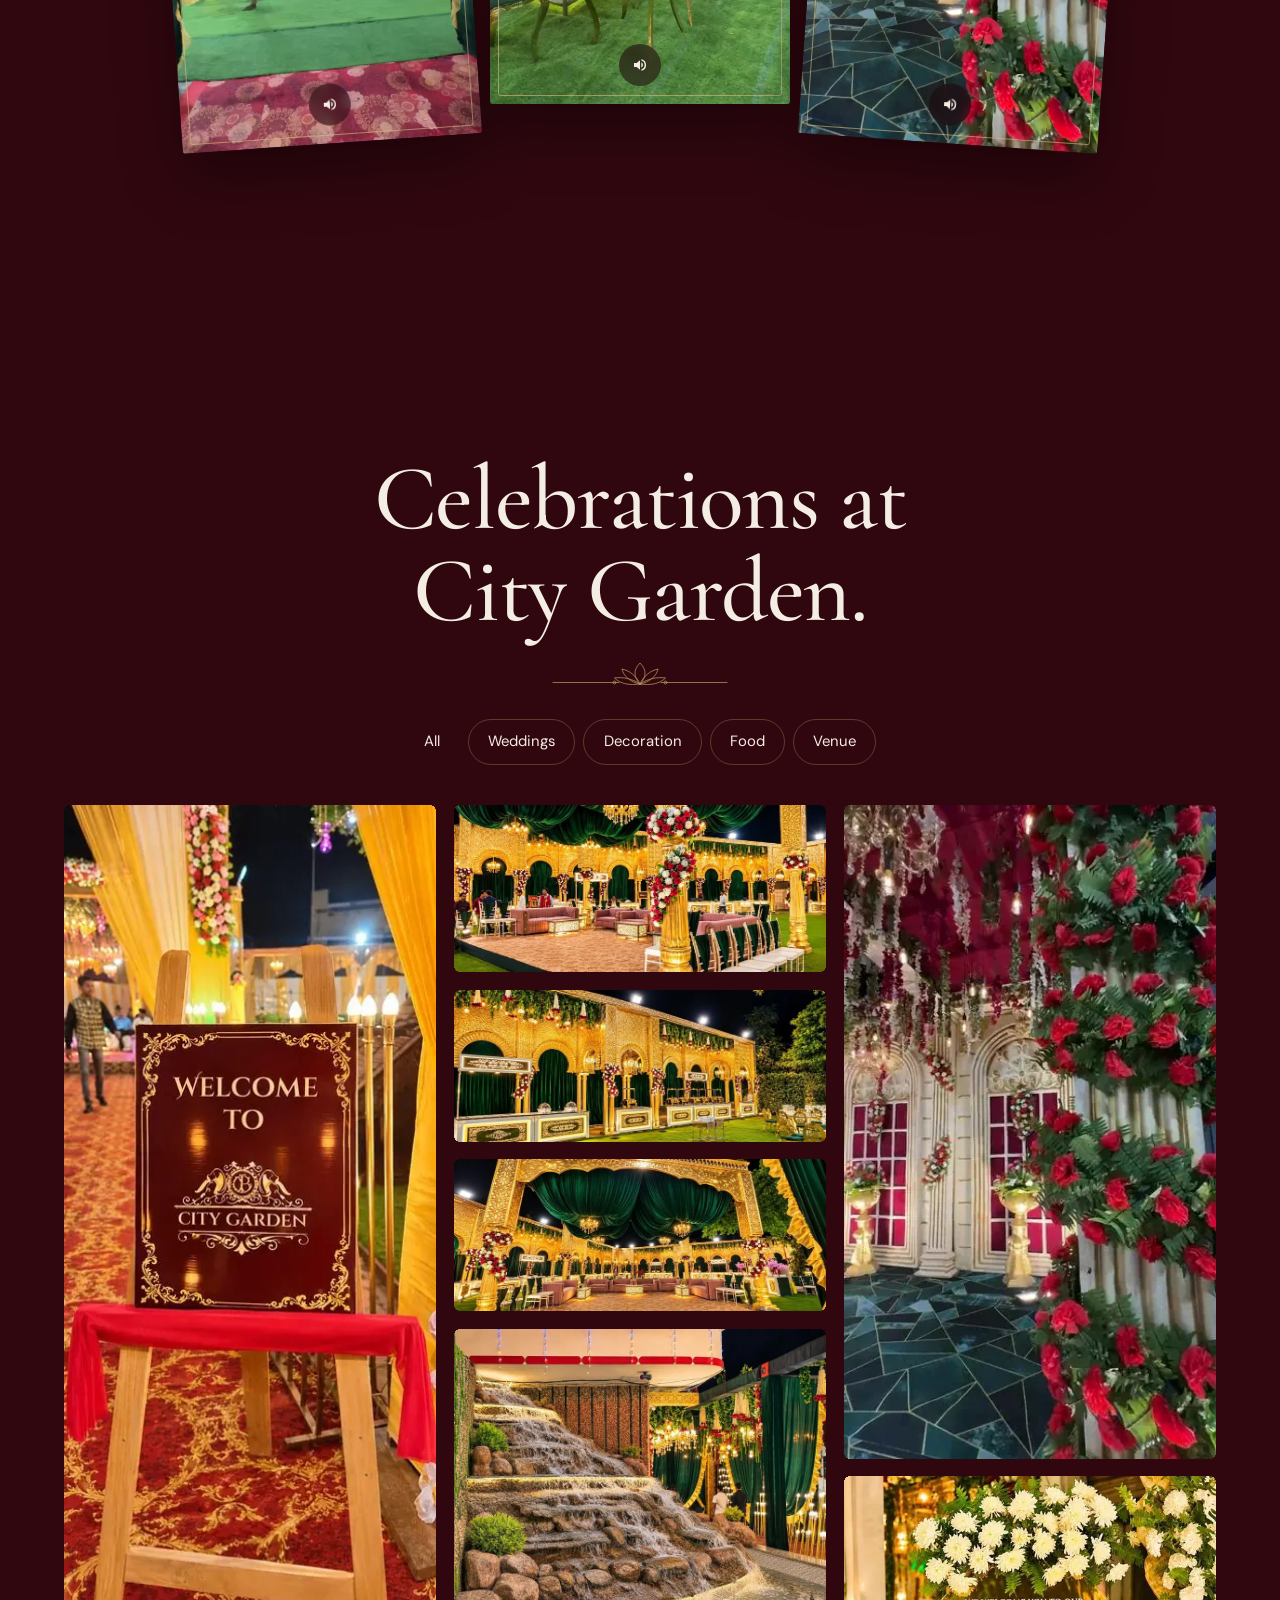
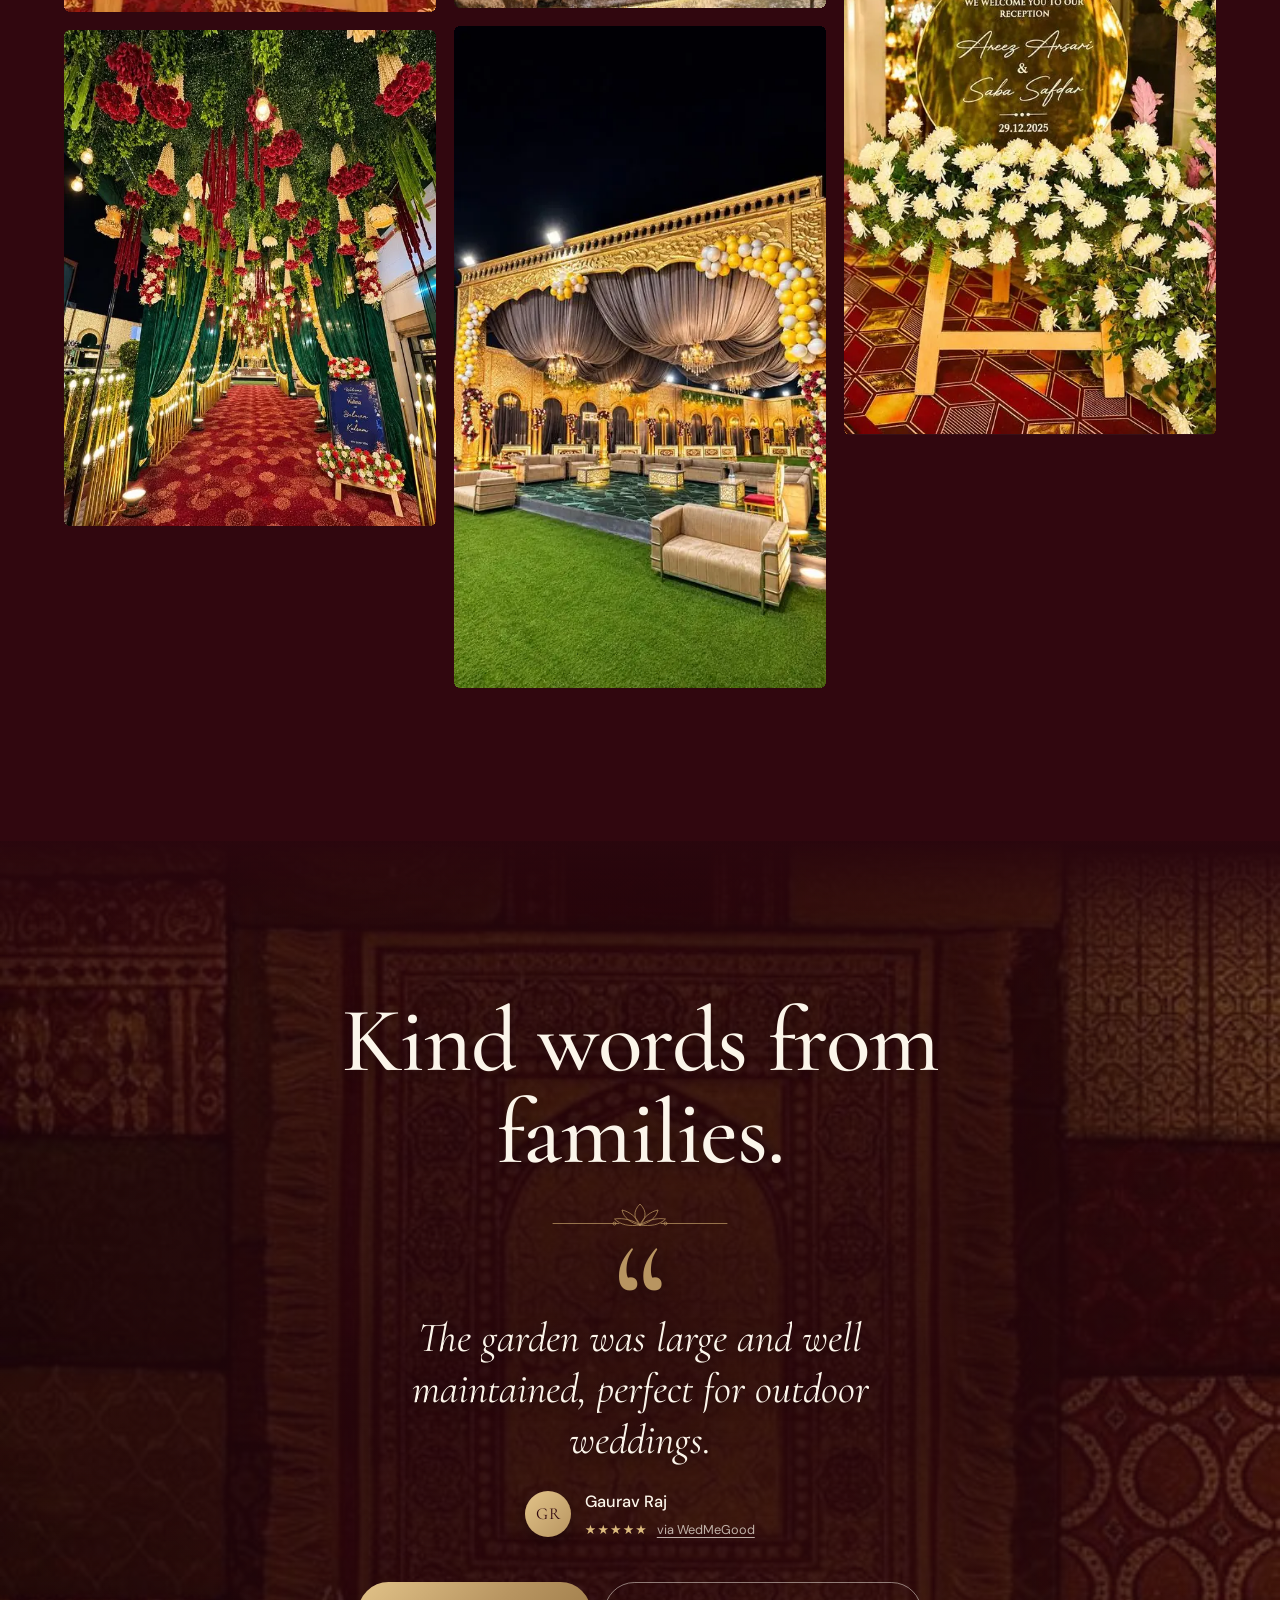
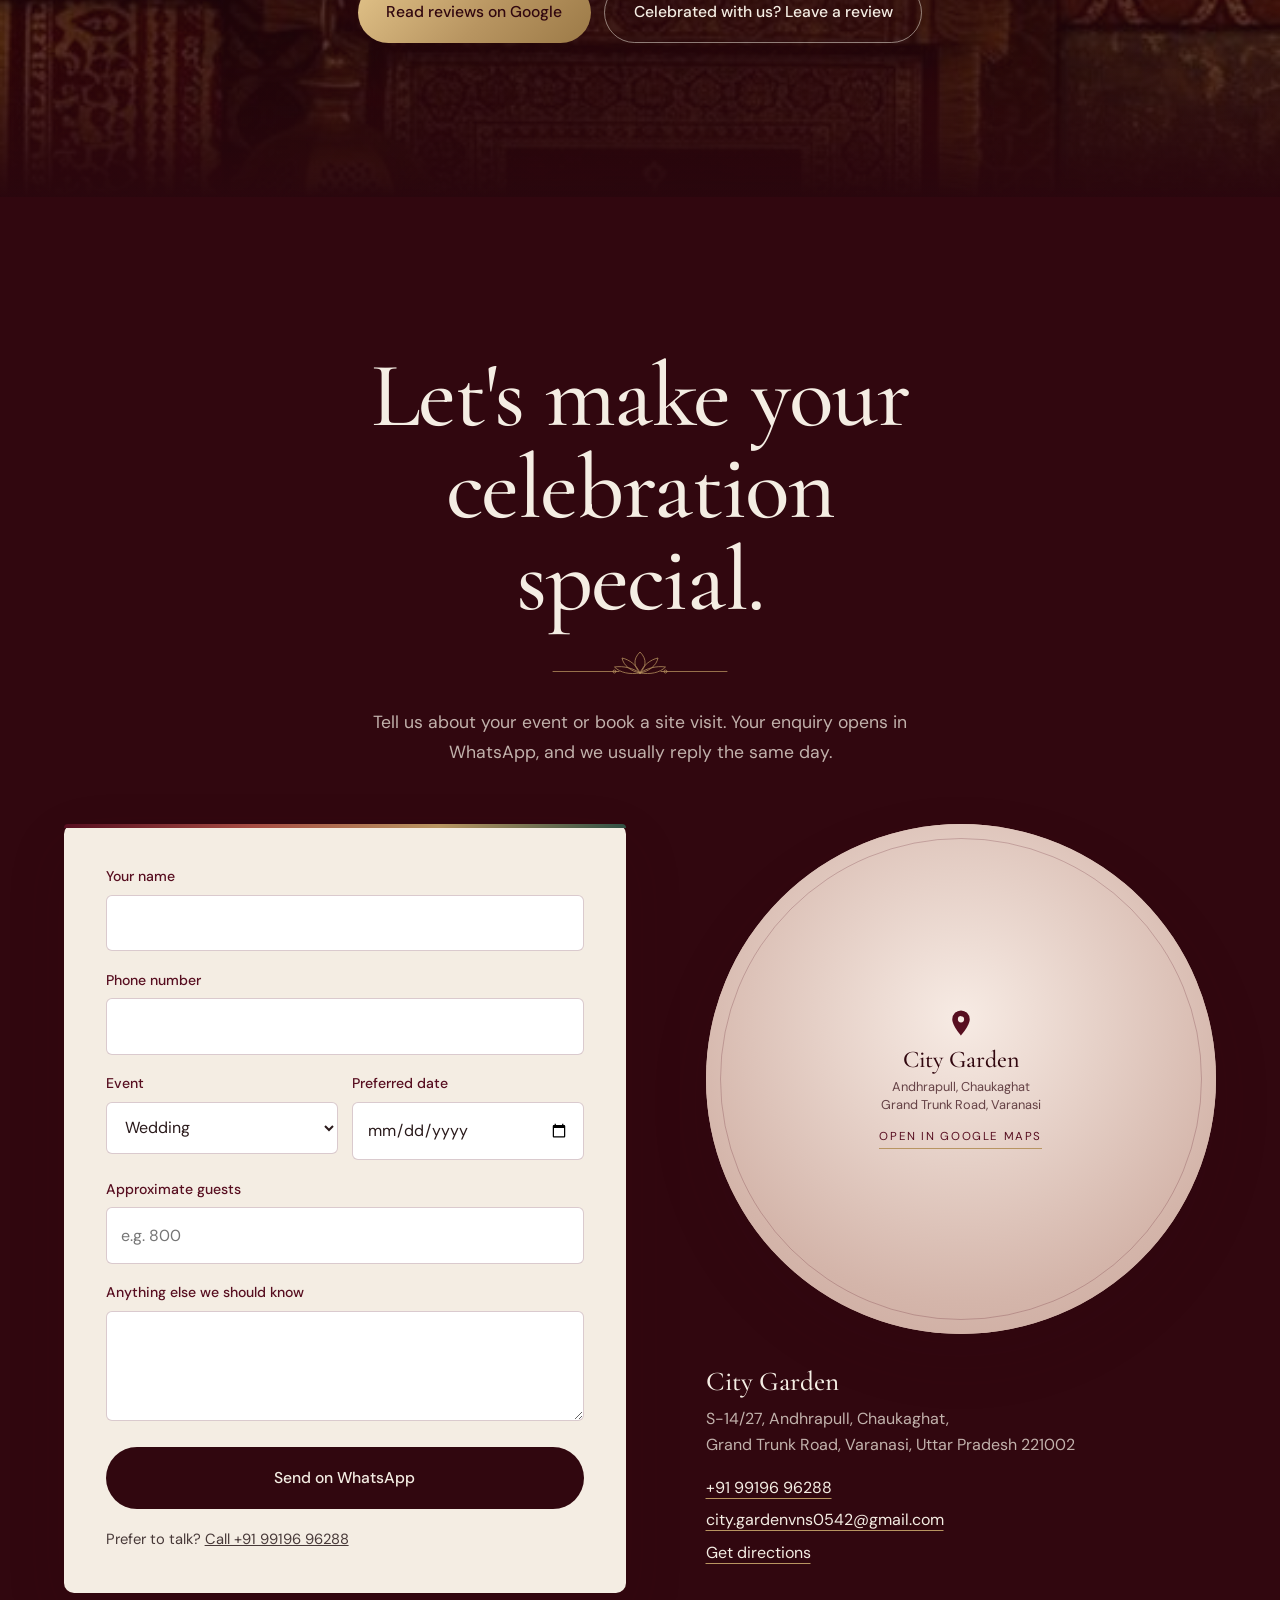
==== commit 254c0efe: "Bring the mandalas back everywhere, painted as masks The hero and footer rings had stopped rendering" ====
--- a/index.html
+++ b/index.html
@@ -94,13 +94,21 @@
 (function(){
   if(!matchMedia('(max-width:699px)').matches)return;
   window.__cgIntro=1;
-  var l=document.getElementById('loader'),b=document.body;
+  var l=document.getElementById('loader'),b=document.body,m=document.querySelector('.loader-mandala');
   if(!l||!b)return;
-  // Phones show the page immediately; the splash is off for them (see the
-  // max-width:699px block in style.css, which explains what it cost and how to
-  // switch it back on). Desktop keeps the gated intro, driven from js/main.js.
-  l.classList.add('done');
-  b.classList.remove('is-loading');b.classList.add('is-ready');
+  var seen=null;try{seen=sessionStorage.getItem('cg-seen')}catch(e){}
+  if(seen||matchMedia('(prefers-reduced-motion: reduce)').matches){
+    l.classList.add('done');b.classList.remove('is-loading');b.classList.add('is-ready');return;
+  }
+  if(m)m.classList.add('in');
+  setTimeout(function(){
+    l.classList.add('open');
+    try{sessionStorage.setItem('cg-seen','1')}catch(e){}
+    setTimeout(function(){
+      b.classList.remove('is-loading');b.classList.add('is-ready');
+      setTimeout(function(){l.classList.add('done')},700);
+    },350);
+  },600);
 })();
 </script>
 
--- a/css/style.css
+++ b/css/style.css
@@ -594,23 +594,11 @@
      the tail of a long headline lands about two seconds in. Phones get it as one quick
      move; the per-character choreography stays on desktop. */
   .ch>span{transition-duration:.45s;transition-delay:0s}
-  /* ---- The splash intro is OFF on phones. To bring it back, delete the two lines
-     marked SPLASH just below, and restore the gated sequence in the inline script
-     that sits just after the loader markup in index.html.
-     Why it is off: measured on the live site, four different intro timings all gave
-     a mobile Largest Contentful Paint of 4.4-4.8s, against 0.9s without it -- about
-     twenty points of the performance score. The gates are a hard floor, because
-     nothing behind them can count as painted until they finish, and on a throttled
-     connection the stylesheet alone lands around 0.9s before they can even start.
-     Desktop keeps the full intro, where the connection is not the constraint. ---- */
-  .loader{display:none}                /* SPLASH */
-  body.is-loading{overflow:visible}    /* SPLASH */
-  /* The ring over the hero goes on phones. Measured on the live site it was the
-     Largest Contentful Paint element three runs running -- 770ms waiting to be
-     discovered, then 1,340ms of its own delayed fade -- so a decoration drawn at about
-     288px on a phone, at half opacity over a night photograph, was setting the number
-     for the whole page. The footer and services rings are below the fold and stay. */
-  .hero-mandala{display:none}
+  /* The splash runs on phones too. It is kept brief here: the gates are a hard floor
+     under Largest Contentful Paint, since nothing behind them counts as painted until
+     they finish, so every extra 100ms of intro is 100ms on the metric. */
+  .loader-mandala.in{animation-duration:.5s}
+  .door{transition-duration:.6s}
 }
 @keyframes loaderBail{to{visibility:hidden;pointer-events:none}}
 .reveal-all .fade,.reveal-all .reel{opacity:1;transform:none}
@@ -630,8 +618,17 @@
    background it was being fetched as part of the first wave, and measured on the live
    site it was winning Largest Contentful Paint off the hero photo itself: 870ms of load
    delay, then 1,420ms of render delay for a fade nobody is waiting on. */
-.mandala i{position:absolute;inset:0;background:center/100% 100% no-repeat;will-change:transform}
-body.deco .mandala:not(.loader-mandala) i{background-image:url(../images/mandala.png)}
+/* Every mandala is painted as a flat gold fill cut out by the artwork used as a *mask*,
+   rather than as a background image. Two reasons. It looks the same -- the PNG is gold
+   line-art on transparency, so masking a gold fill with its alpha reproduces it, tonal
+   variation included. And a mask is not a "contentful" paint, so these rings can never
+   be chosen as the Largest Contentful Paint element. That mattered: as a background
+   image the hero's ring kept winning that metric off the hero photograph itself, which
+   is what got it hidden on phones in the first place. As a mask it can stay. */
+.mandala i{position:absolute;inset:0;will-change:transform}
+.mandala i::before{content:"";position:absolute;inset:0;background:var(--gold-lt);
+  -webkit-mask:url(../images/mandala.png) center/100% 100% no-repeat;
+          mask:url(../images/mandala.png) center/100% 100% no-repeat}
 .mandala i:nth-child(1){-webkit-mask:radial-gradient(circle closest-side,#000 31%,transparent 31.6%);mask:radial-gradient(circle closest-side,#000 31%,transparent 31.6%);animation:mspin 60s linear infinite}
 .mandala i:nth-child(2){-webkit-mask:radial-gradient(circle closest-side,transparent 31%,#000 31.6%,#000 70.4%,transparent 71%);mask:radial-gradient(circle closest-side,transparent 31%,#000 31.6%,#000 70.4%,transparent 71%);animation:mspin 100s linear infinite reverse}
 .mandala i:nth-child(3){-webkit-mask:radial-gradient(circle closest-side,transparent 70.4%,#000 71%);mask:radial-gradient(circle closest-side,transparent 70.4%,#000 71%);animation:mspin 150s linear infinite}
@@ -650,10 +647,7 @@
    Largest Contentful Paint element. That is what it kept being measured as, and since
    it draws itself in over about a second, it was setting a floor under the whole
    page's score. The hero photograph gets counted instead, which is the honest answer. */
-.loader-mandala i{background-image:none}
-.loader-mandala i::before{content:"";position:absolute;inset:0;background:var(--gold-lt);
-  -webkit-mask:url(../images/mandala-sm.png) center/100% 100% no-repeat;
-          mask:url(../images/mandala-sm.png) center/100% 100% no-repeat}
+.loader-mandala i::before{-webkit-mask-image:url(../images/mandala-sm.png);mask-image:url(../images/mandala-sm.png)}
 .loader-mandala.in{animation:sweep 1s cubic-bezier(.65,0,.25,1) forwards}
 @keyframes sweep{to{--sweep:360deg}}
 .loader-mark::before{content:"";position:absolute;inset:18%;border-radius:50%;background:radial-gradient(circle,rgba(49,7,15,.95) 40%,rgba(49,7,15,0) 72%);z-index:1;opacity:0;animation:markIn .5s .35s var(--ease) forwards}
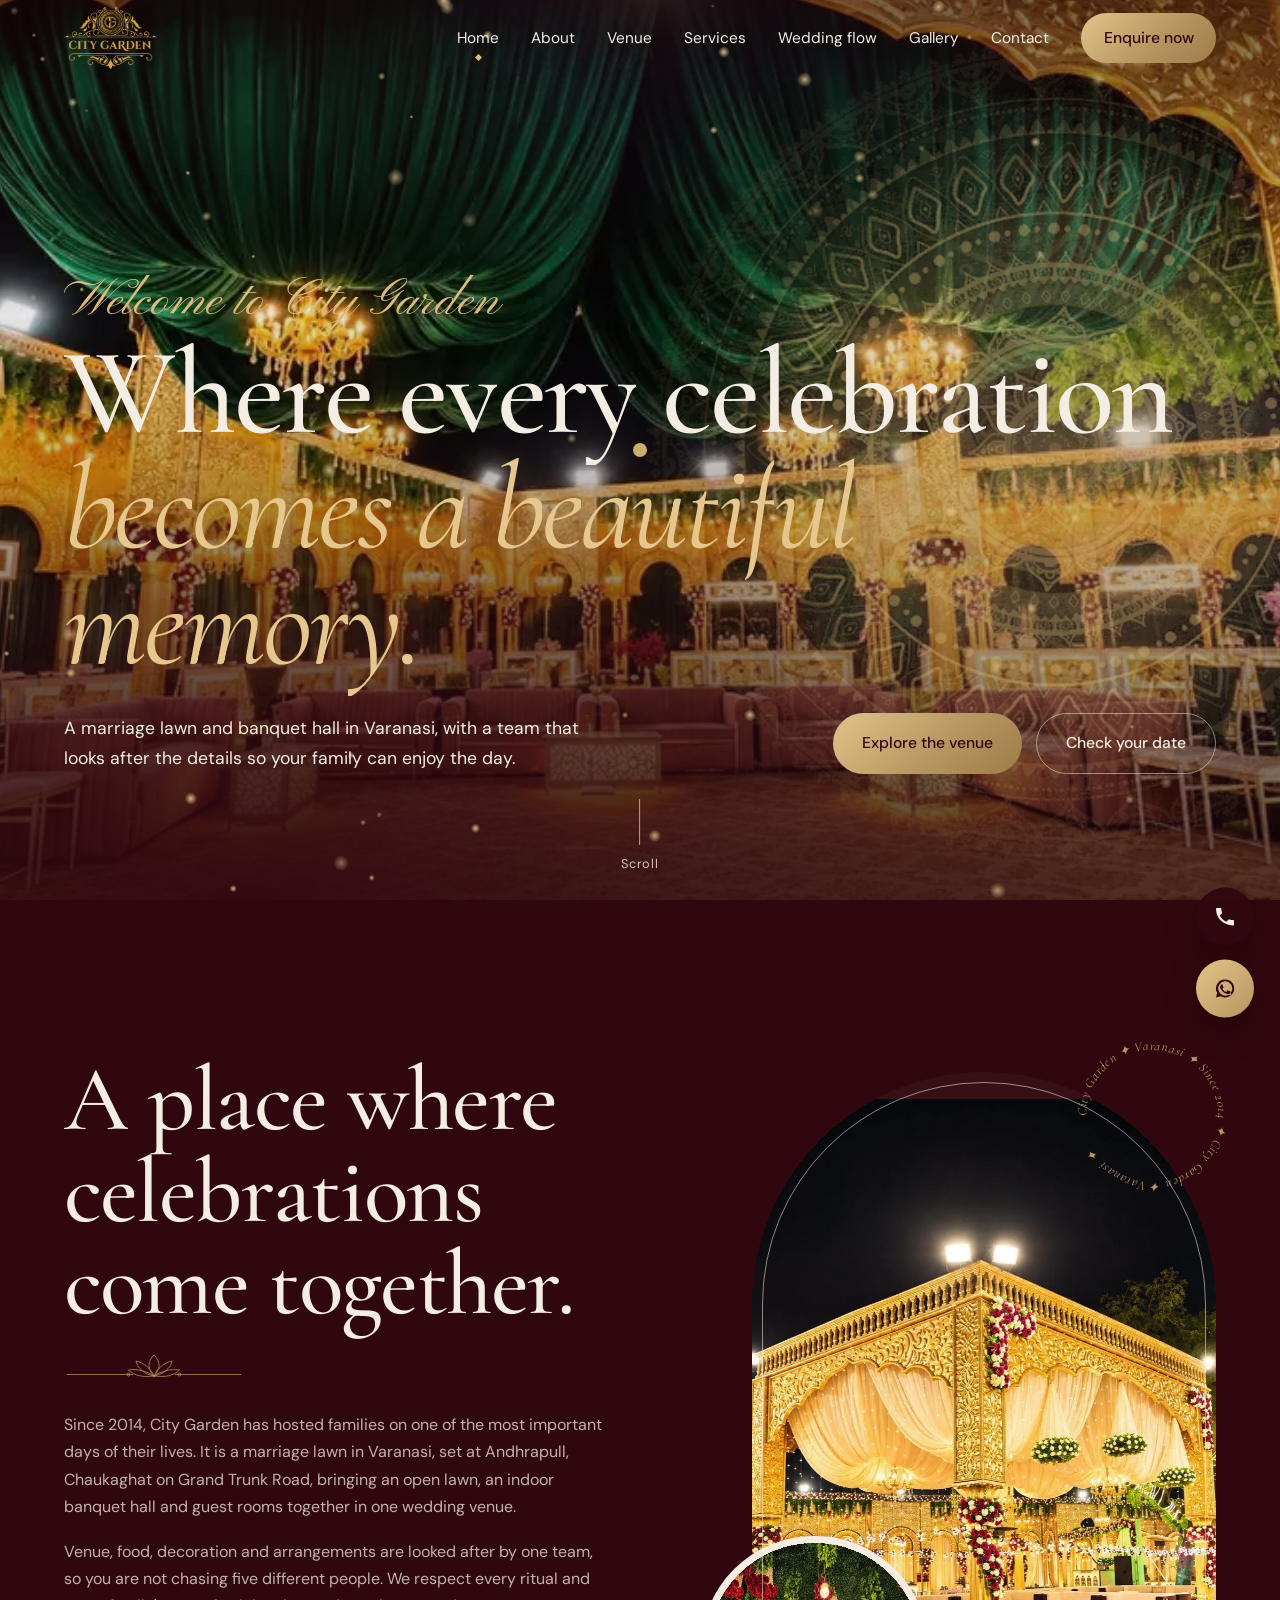
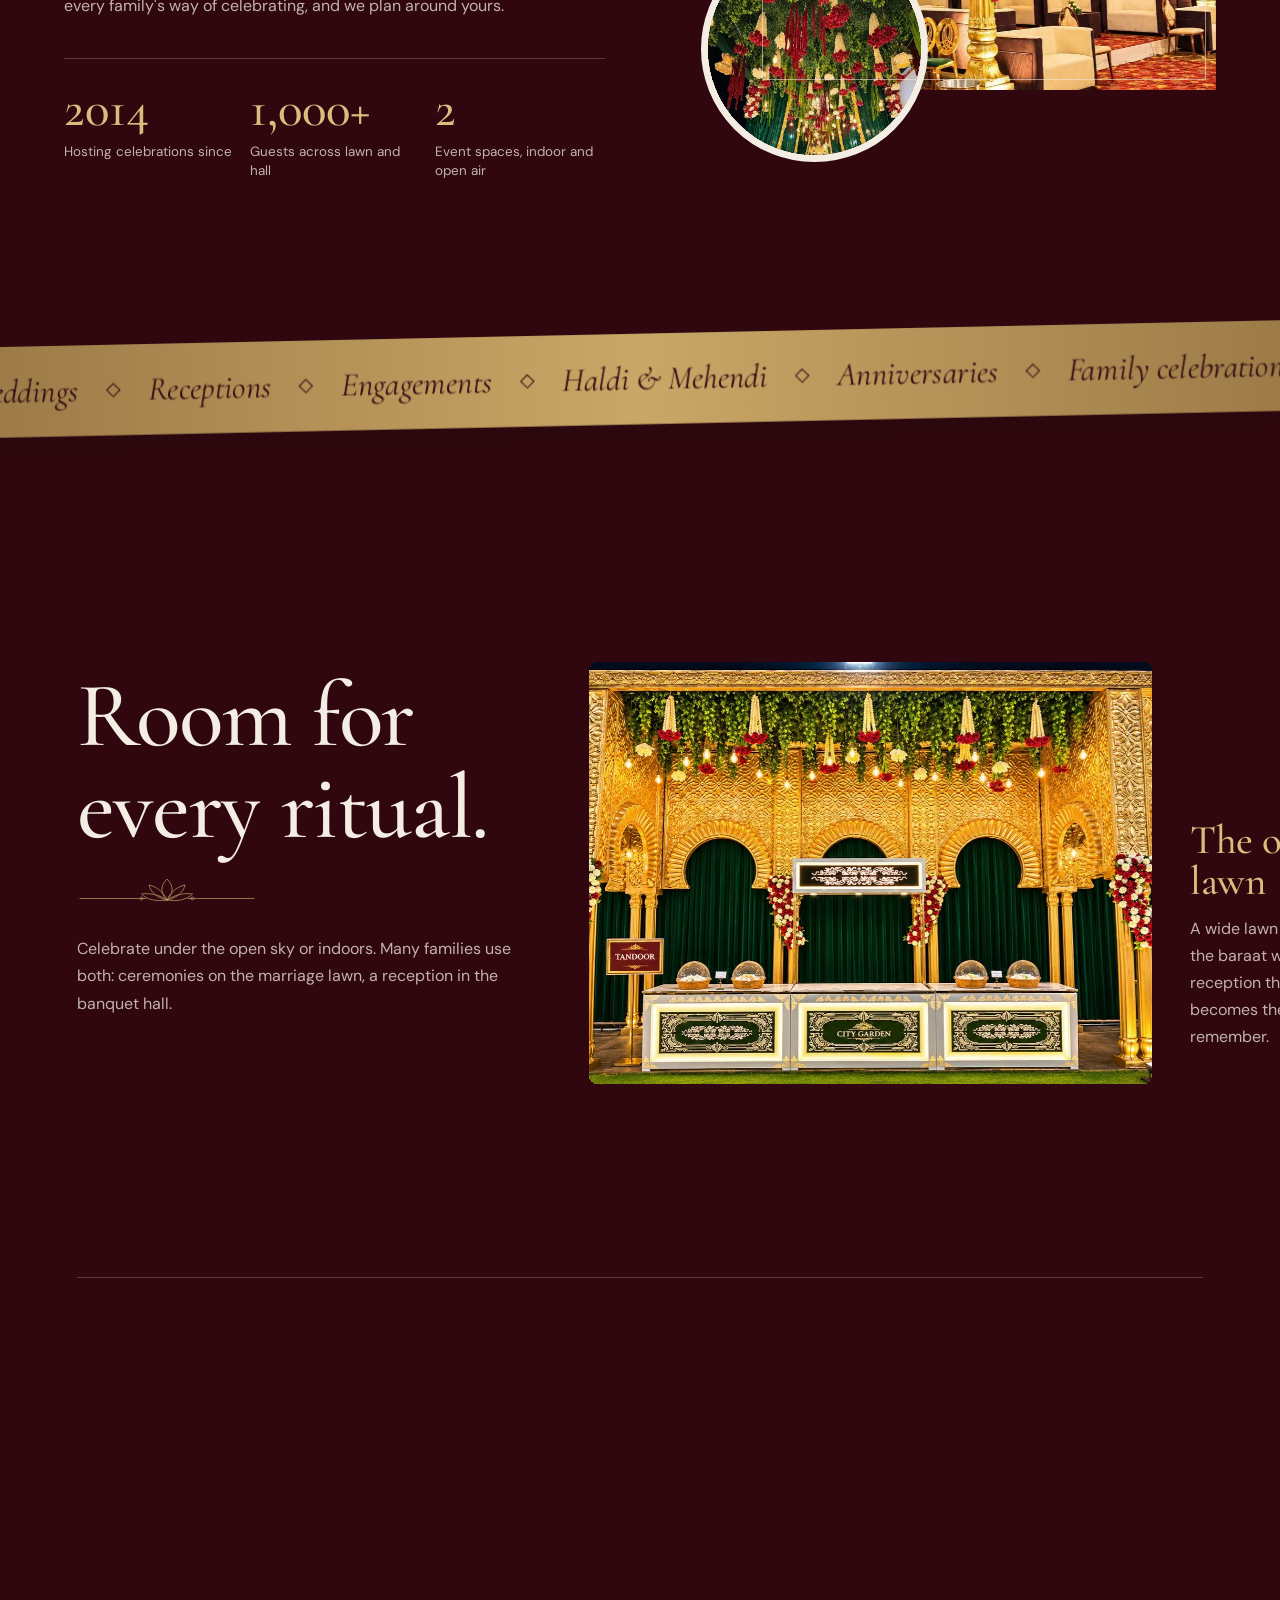
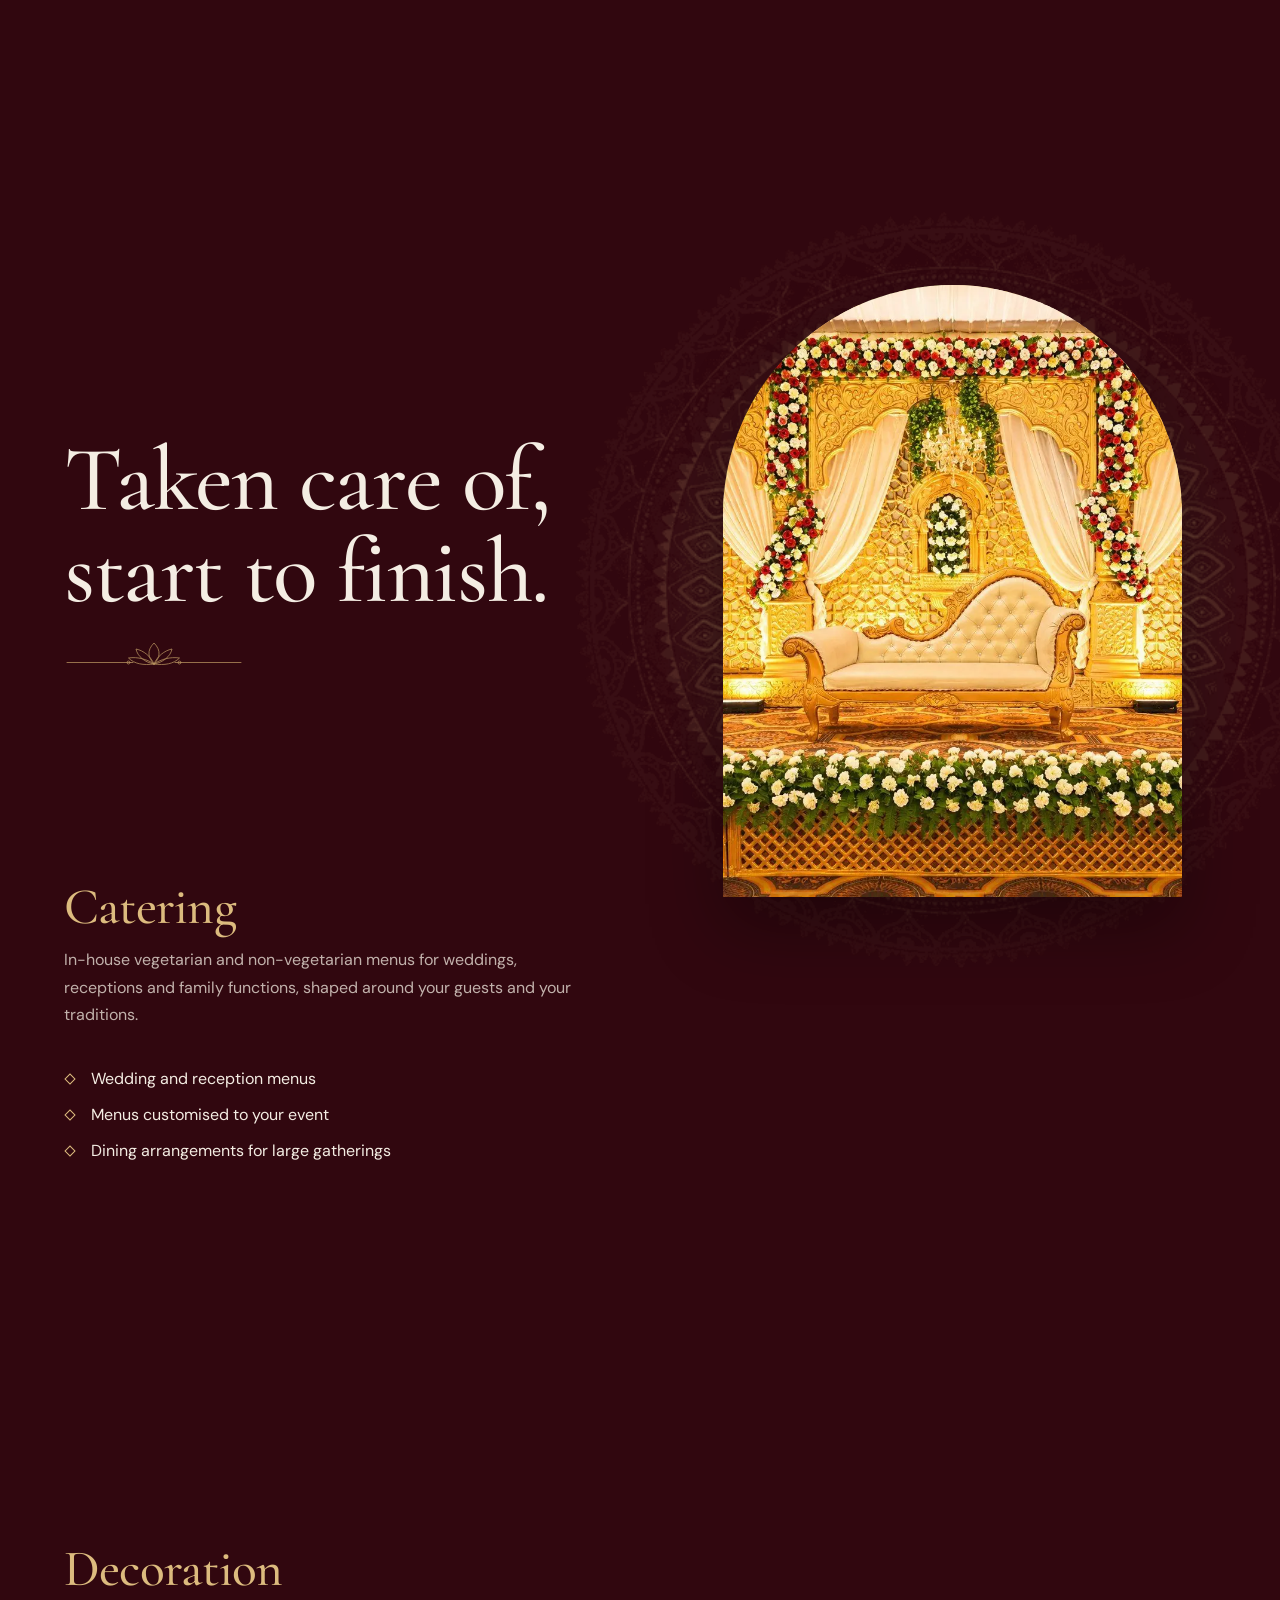
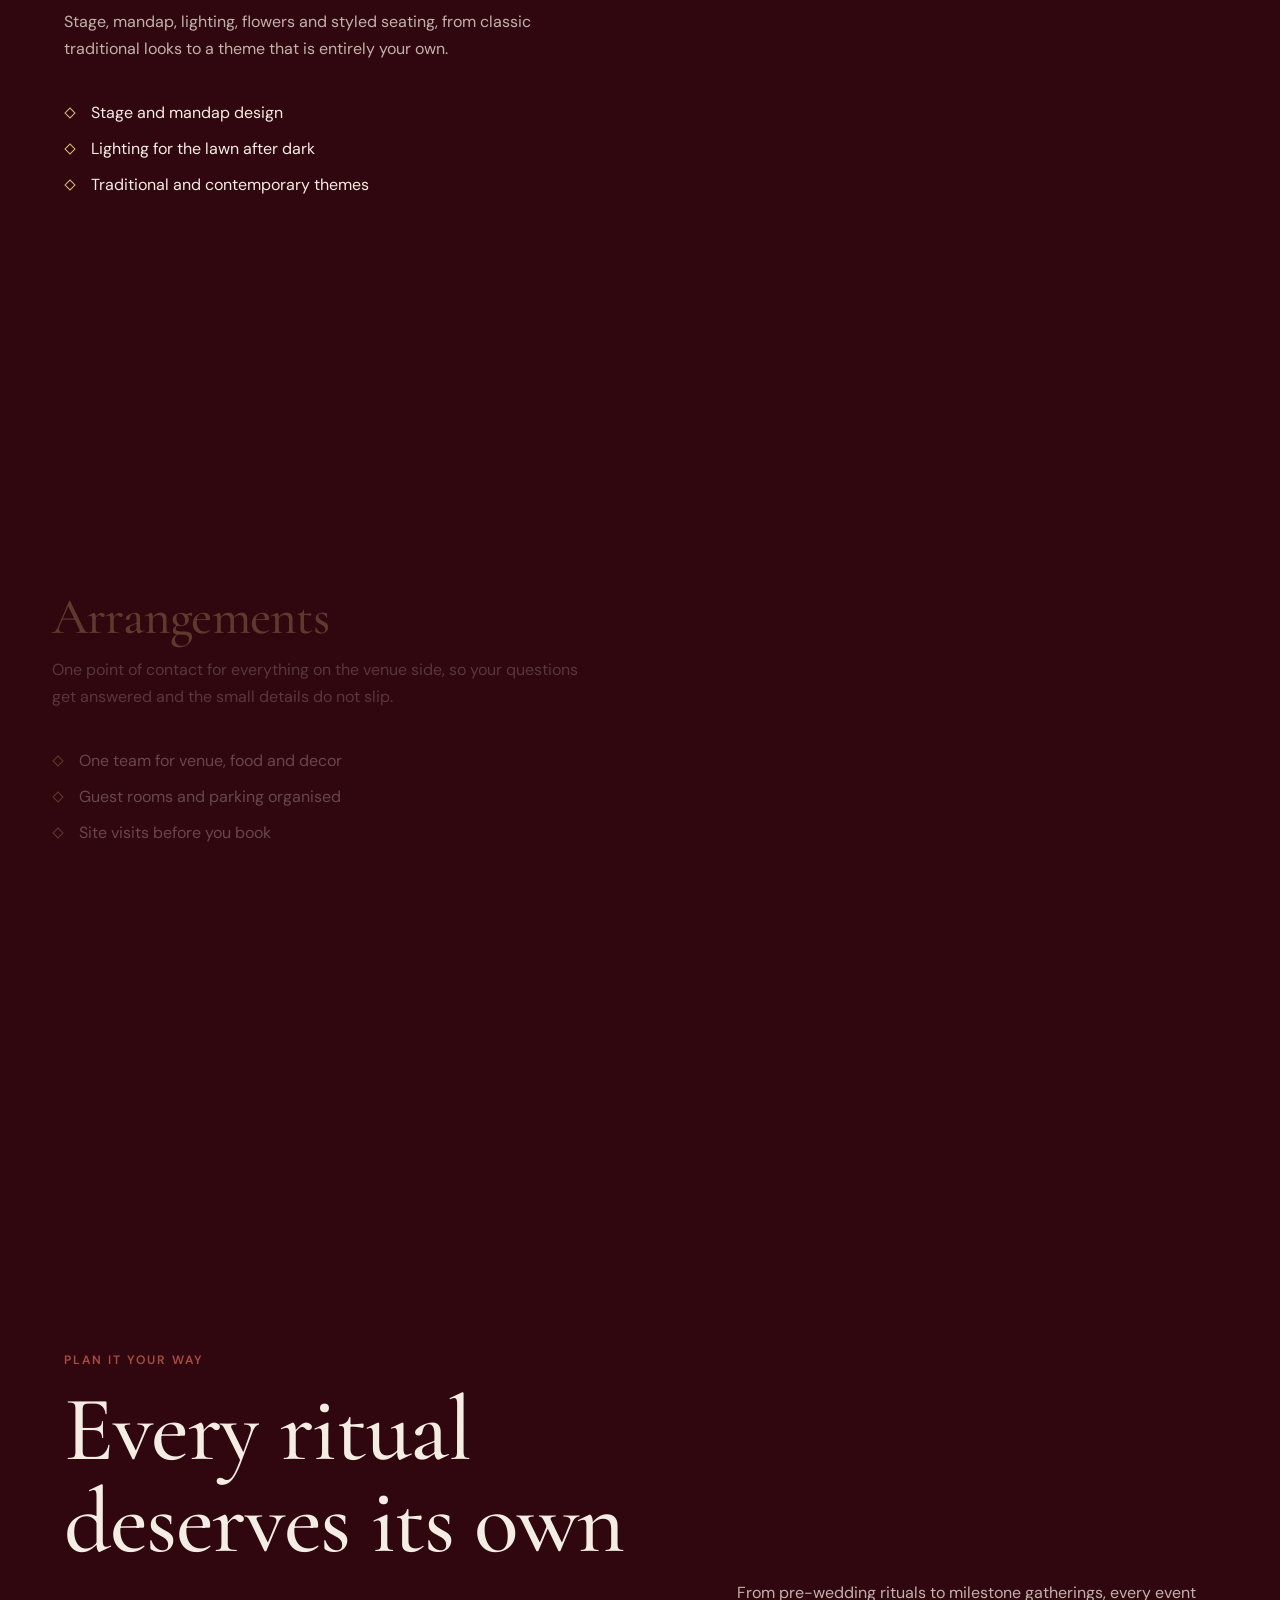
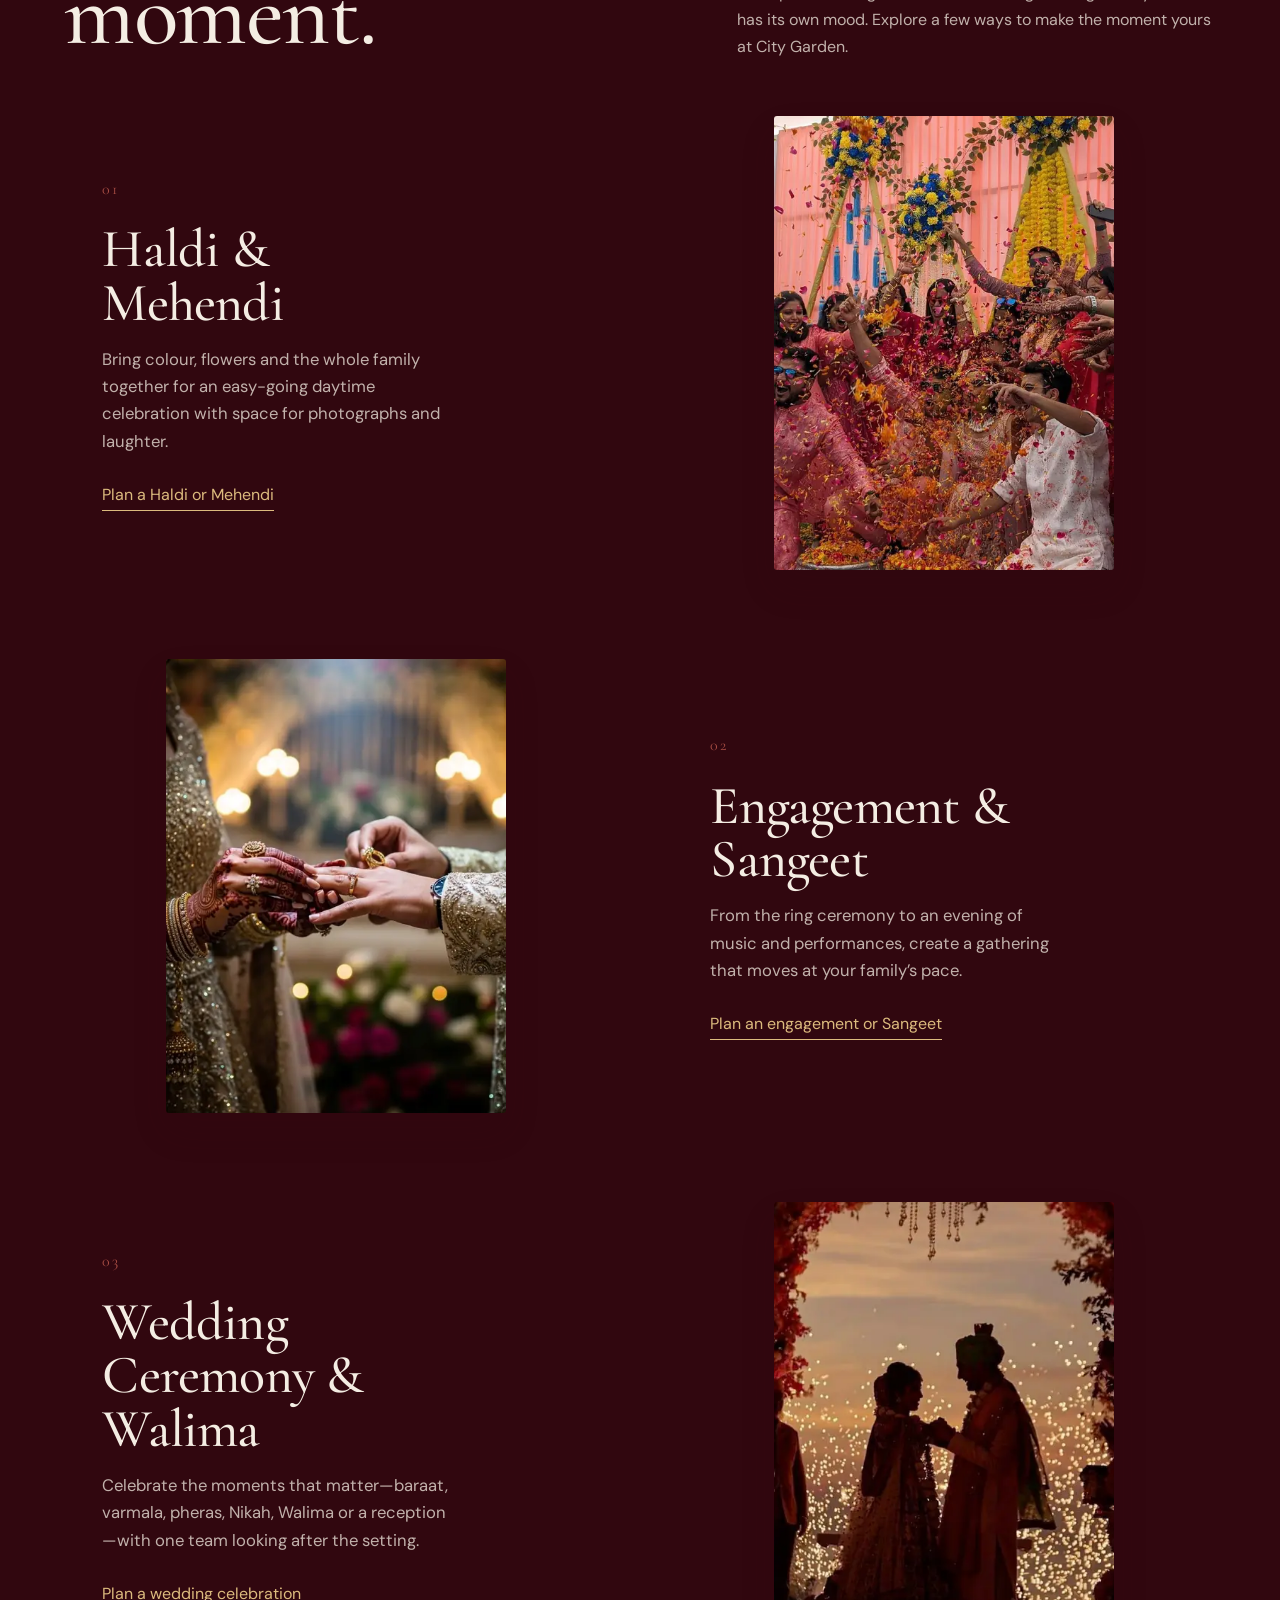
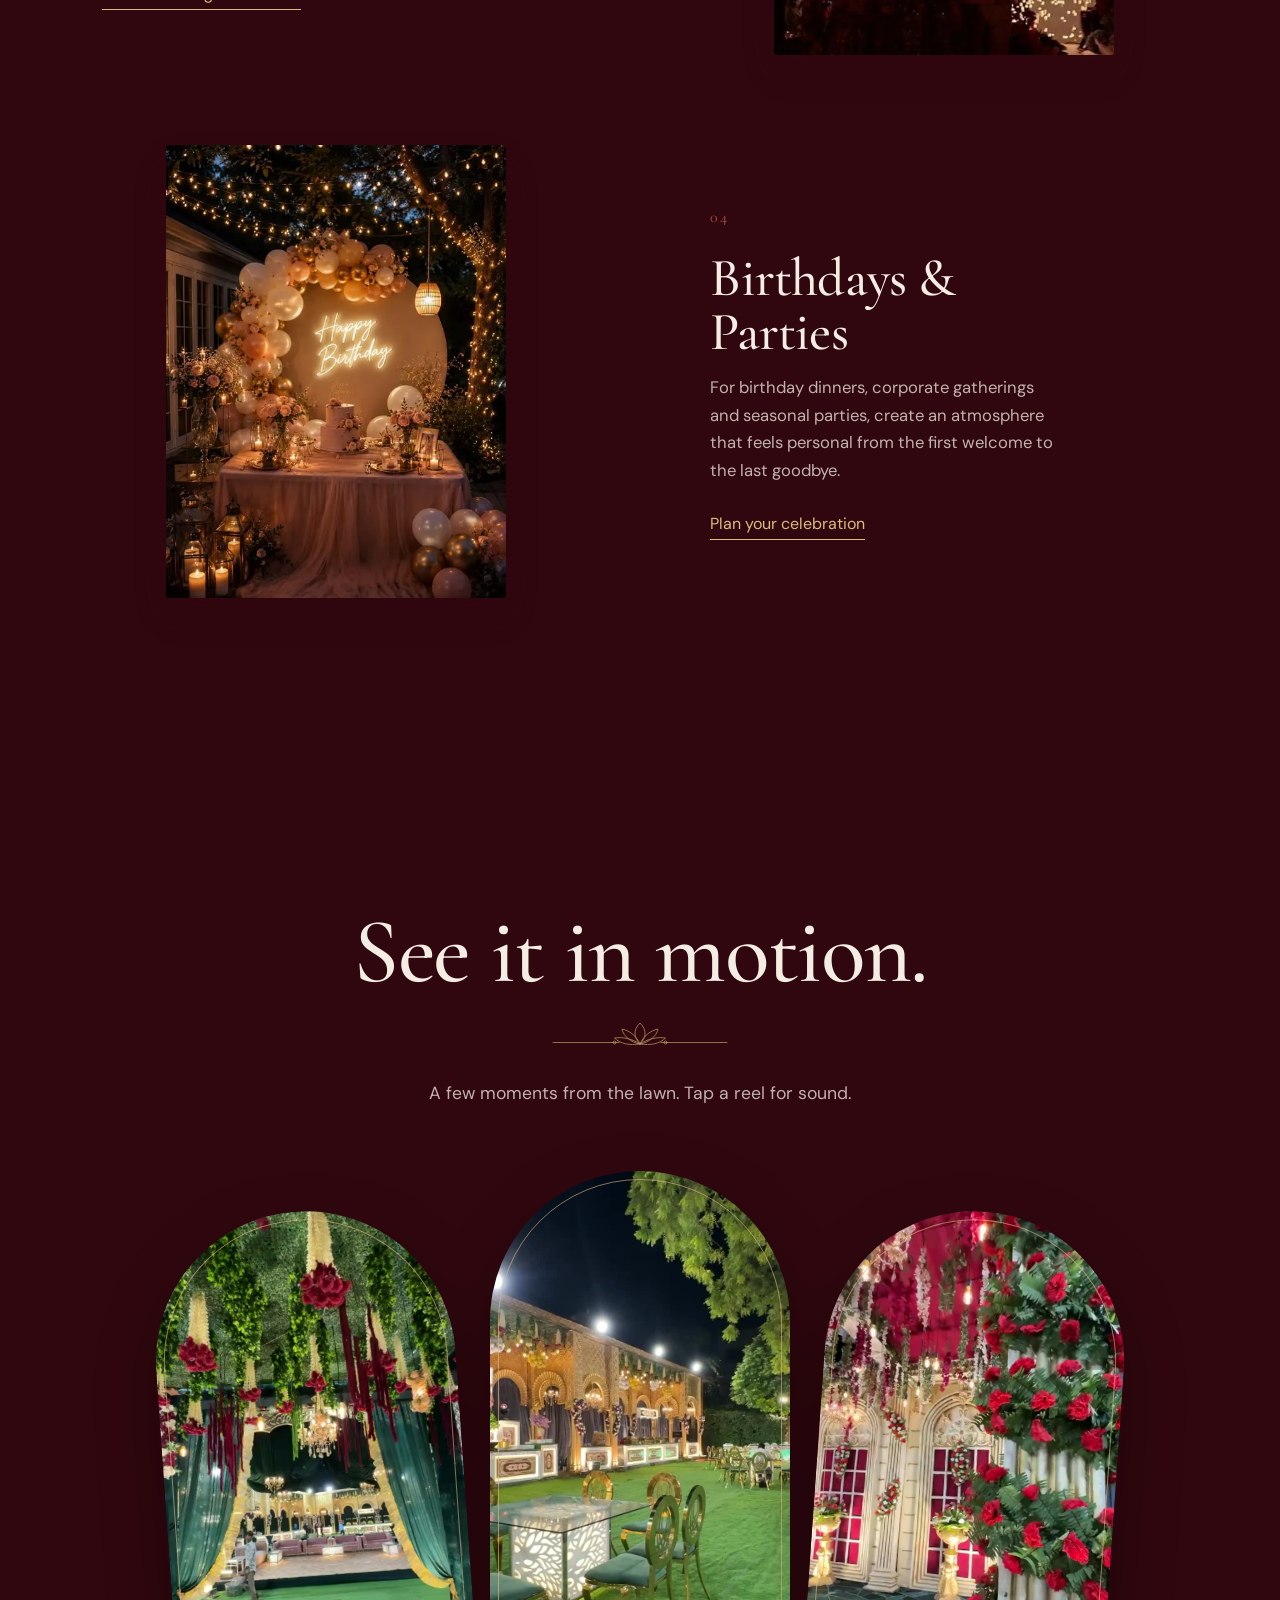
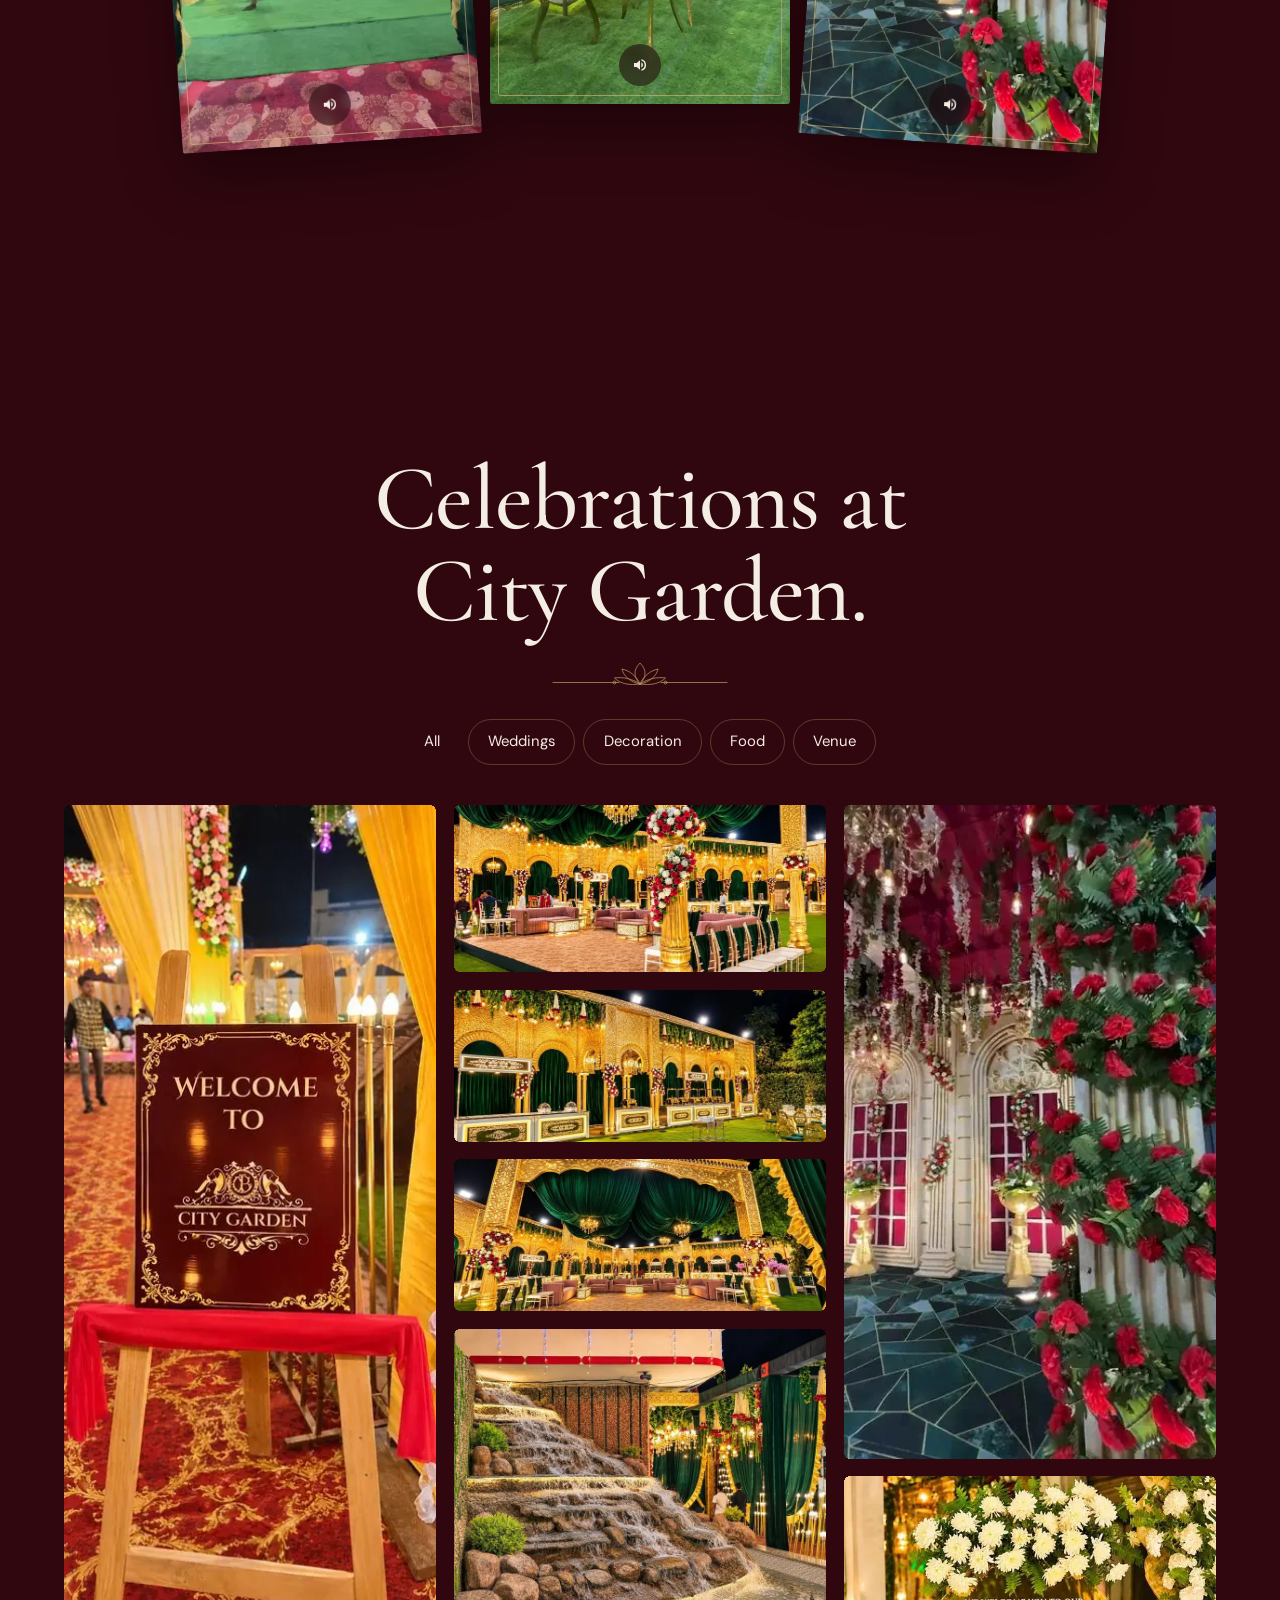
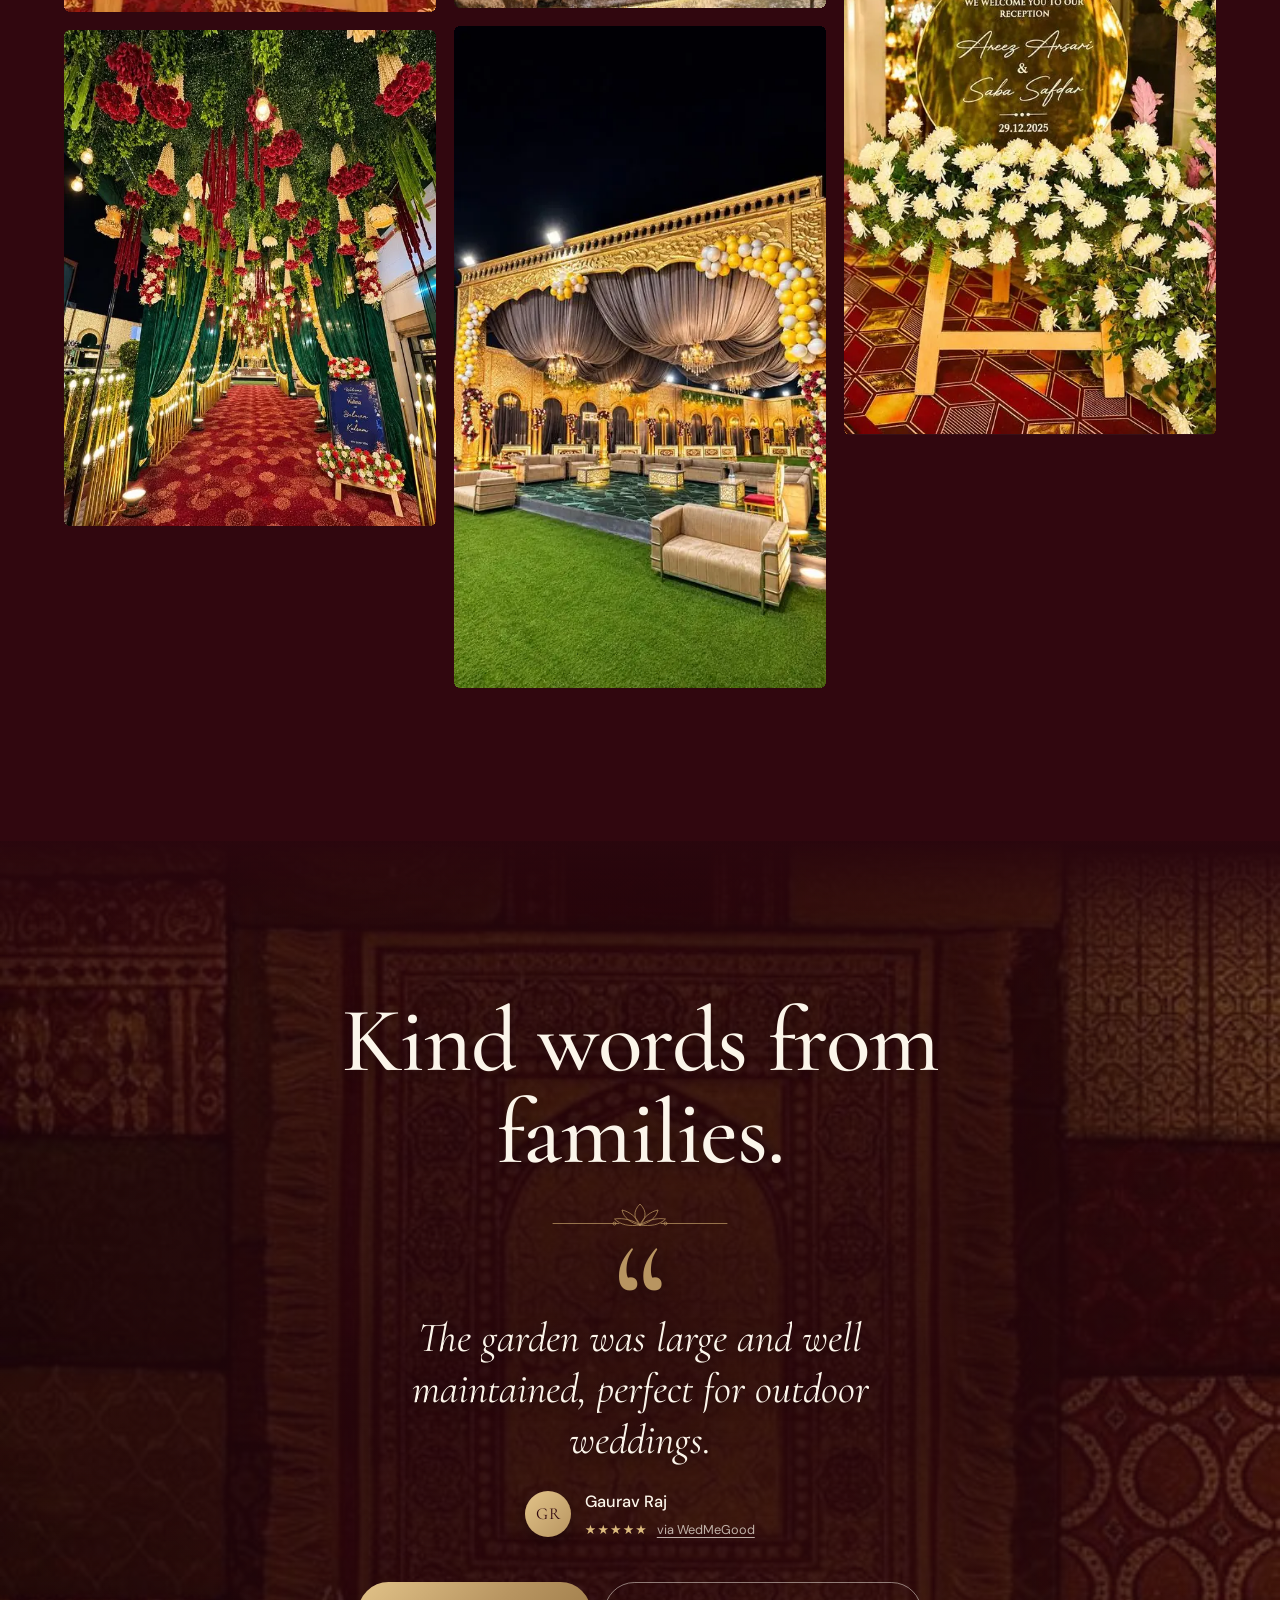
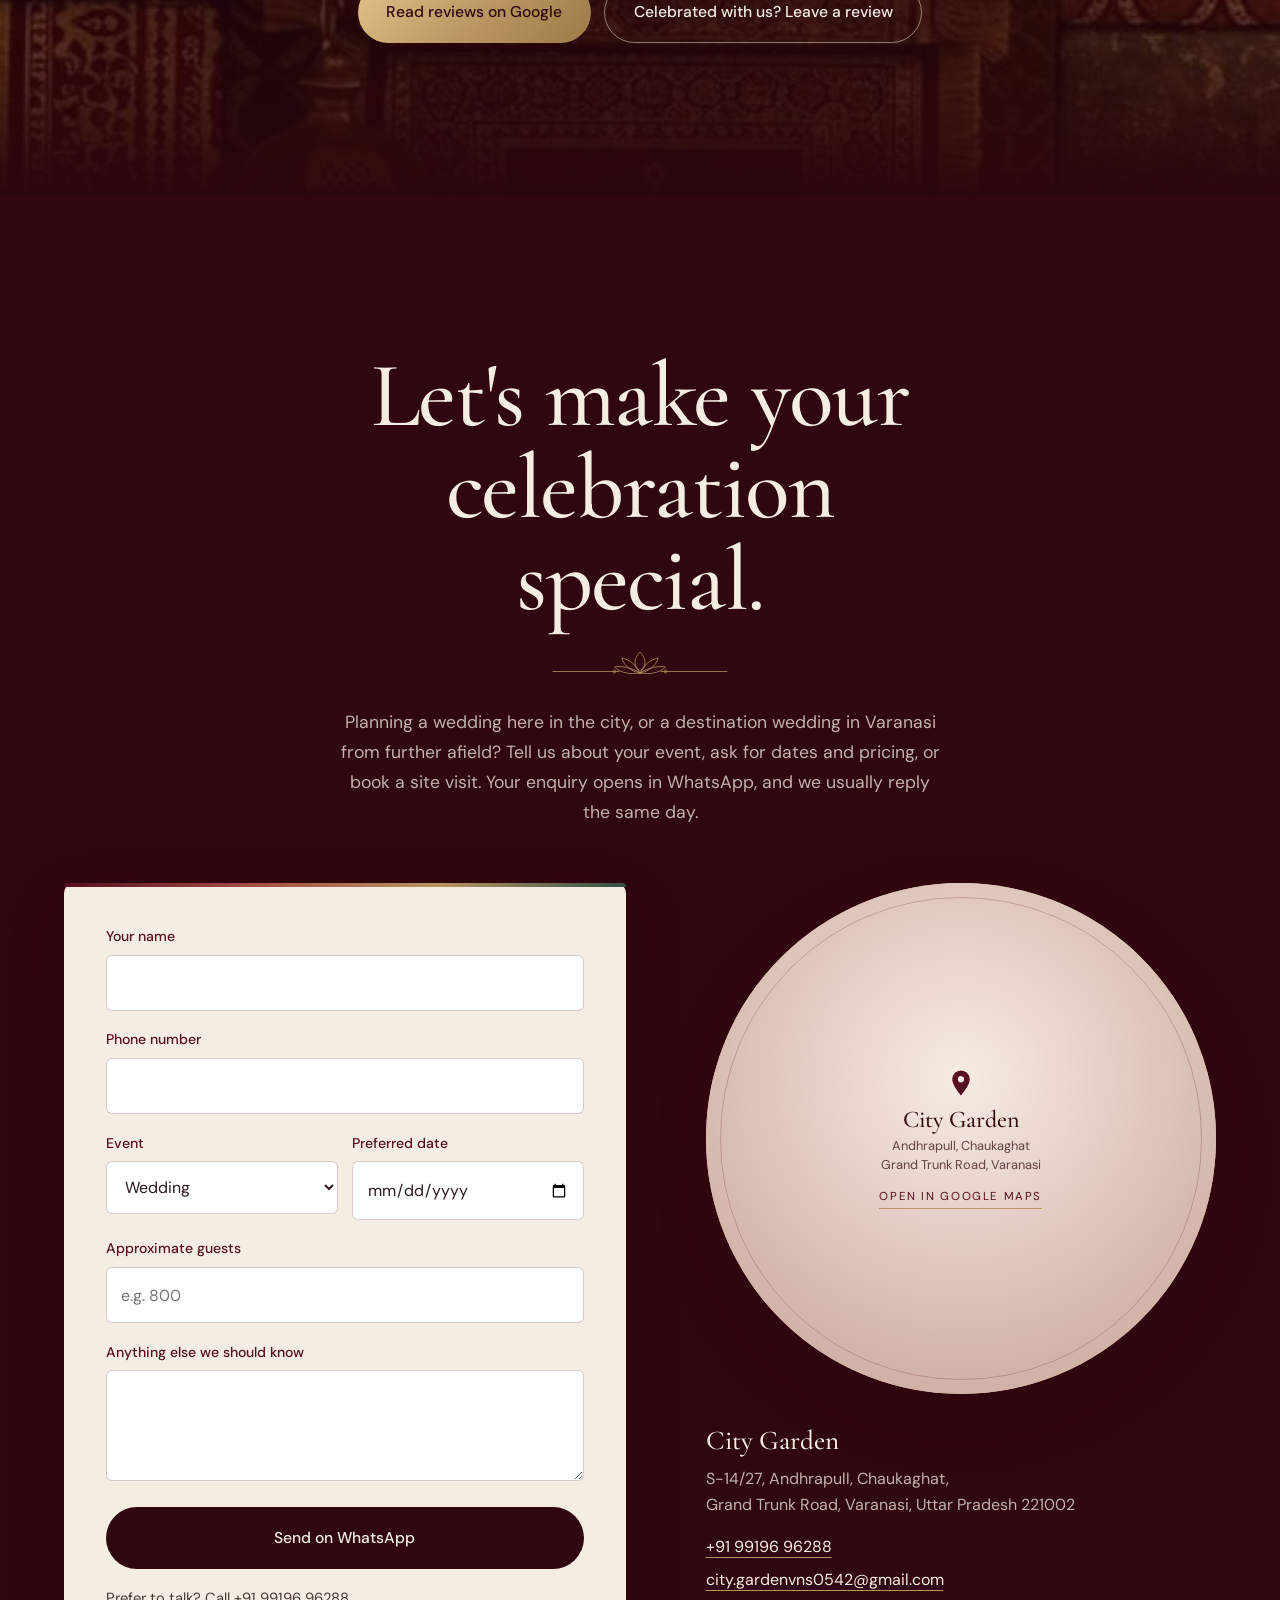
==== commit e1710f75: "Point the meta and copy at the keywords that actually have volume Meta title reordered to lead with " ====
--- a/index.html
+++ b/index.html
@@ -3,12 +3,12 @@
 <head>
 <meta charset="utf-8">
 <meta name="viewport" content="width=device-width, initial-scale=1, viewport-fit=cover">
-<title>City Garden | Marriage Lawn &amp; Banquet Hall in Varanasi</title>
-<meta name="description" content="City Garden: marriage lawn and banquet hall in Chaukaghat, Varanasi. Open lawn, indoor hall, catering and decor for weddings and celebrations since 2014.">
+<title>Marriage Lawn &amp; Banquet Hall in Varanasi | City Garden</title>
+<meta name="description" content="Marriage lawn and banquet hall in Chaukaghat, Varanasi. An open-air wedding venue and indoor hall for 1,000+ guests, with catering and decor, since 2014.">
 <meta name="theme-color" content="#31070F">
 <link rel="canonical" href="https://www.citygarden.co.in/">
-<meta property="og:title" content="City Garden | Marriage Lawn & Banquet Hall, Varanasi">
-<meta property="og:description" content="Weddings, receptions and celebrations on a spacious open lawn in Varanasi, since 2014.">
+<meta property="og:title" content="Marriage Lawn & Banquet Hall in Varanasi | City Garden">
+<meta property="og:description" content="An open marriage lawn and indoor banquet hall in Chaukaghat, Varanasi — a wedding venue for weddings, receptions and family celebrations since 2014.">
 <meta property="og:type" content="website">
 <meta property="og:url" content="https://www.citygarden.co.in/">
 <meta property="og:site_name" content="City Garden">
@@ -18,8 +18,8 @@
 <meta property="og:image:height" content="788">
 <meta property="og:image:alt" content="Illuminated marriage lawn and banquet hall at City Garden, Varanasi">
 <meta name="twitter:card" content="summary_large_image">
-<meta name="twitter:title" content="City Garden | Marriage Lawn & Banquet Hall, Varanasi">
-<meta name="twitter:description" content="Weddings, receptions and celebrations on a spacious open lawn in Varanasi, since 2014.">
+<meta name="twitter:title" content="Marriage Lawn & Banquet Hall in Varanasi | City Garden">
+<meta name="twitter:description" content="An open marriage lawn and indoor banquet hall in Chaukaghat, Varanasi — a wedding venue for weddings, receptions and family celebrations since 2014.">
 <meta name="twitter:image" content="https://www.citygarden.co.in/images/hero.jpg">
 <link rel="icon" href="images/logo-emblem.png">
 <link rel="apple-touch-icon" href="images/logo-emblem.png">
@@ -66,7 +66,7 @@
 </script>
 -->
 <script type="application/ld+json">
-{"@context":"https://schema.org","@type":["LocalBusiness","EventVenue"],"name":"City Garden","description":"Marriage lawn and banquet hall in Chaukaghat, Varanasi for weddings, receptions and family celebrations since 2014.","image":"https://www.citygarden.co.in/images/hero.jpg","foundingDate":"2014","telephone":"+91 99196 96288","email":"city.gardenvns0542@gmail.com","url":"https://www.citygarden.co.in/","address":{"@type":"PostalAddress","streetAddress":"S-14/27, City Garden, Andhrapull, Chaukaghat, Grand Trunk Road","addressLocality":"Varanasi","addressRegion":"Uttar Pradesh","postalCode":"221002","addressCountry":"IN"},"hasMap":"https://www.google.com/maps/search/?api=1&query=City+Garden+Andhrapull+Chaukaghat+Varanasi"}
+{"@context":"https://schema.org","@type":["LocalBusiness","EventVenue"],"name":"City Garden","description":"Marriage lawn, banquet hall and wedding venue in Chaukaghat, Varanasi for weddings, receptions, engagements and family celebrations since 2014.","image":"https://www.citygarden.co.in/images/hero.jpg","foundingDate":"2014","telephone":"+91 99196 96288","email":"city.gardenvns0542@gmail.com","url":"https://www.citygarden.co.in/","address":{"@type":"PostalAddress","streetAddress":"S-14/27, City Garden, Andhrapull, Chaukaghat, Grand Trunk Road","addressLocality":"Varanasi","addressRegion":"Uttar Pradesh","postalCode":"221002","addressCountry":"IN"},"hasMap":"https://www.google.com/maps/search/?api=1&query=City+Garden+Andhrapull+Chaukaghat+Varanasi"}
 </script>
 </head>
 
@@ -178,7 +178,7 @@
     <div class="about-copy">
       <h2 class="display" data-split>A place where celebrations come together.</h2>
       <svg class="orn draw"><use href="#lotus"/></svg>
-      <p class="fade">Since 2014, City Garden has hosted families on one of the most important days of their lives. Set at Andhrapull, Chaukaghat on Grand Trunk Road in Varanasi, it brings an open marriage lawn, an indoor banquet hall and guest rooms together in one place.</p>
+      <p class="fade">Since 2014, City Garden has hosted families on one of the most important days of their lives. It is a marriage lawn in Varanasi, set at Andhrapull, Chaukaghat on Grand Trunk Road, bringing an open lawn, an indoor banquet hall and guest rooms together in one wedding venue.</p>
       <p class="fade">Venue, food, decoration and arrangements are looked after by one team, so you are not chasing five different people. We respect every ritual and every family's way of celebrating, and we plan around yours.</p>
       <ul class="facts fade">
         <li><strong data-count="2014" data-from="2000">2014</strong><span>Hosting celebrations since</span></li>
@@ -218,7 +218,7 @@
         <div class="panel panel-intro">
           <h2 class="display" data-split>Room for every ritual.</h2>
           <svg class="orn draw"><use href="#lotus"/></svg>
-          <p class="fade">Celebrate under the open sky or indoors. Many families use both: ceremonies on the lawn, a reception in the banquet hall.</p>
+          <p class="fade">Celebrate under the open sky or indoors. Many families use both: ceremonies on the marriage lawn, a reception in the banquet hall.</p>
           <p class="hint fade"><span class="hint-desk">Keep scrolling to walk through the venue</span><span class="hint-mob">Swipe to walk through the venue</span></p>
         </div>
 
@@ -234,7 +234,7 @@
           <div class="space-media arch img-reveal"><div class="px hx"><picture><source type="image/webp" srcset="images/banquet-m.webp 480w, images/banquet.webp 900w" sizes="(min-width:960px) 30vw, 100vw"><img src="images/banquet.jpg" srcset="images/banquet-m.jpg 480w, images/banquet.jpg 900w" sizes="(min-width:960px) 30vw, 100vw" alt="Red and gold wedding stage with floral garlands inside the banquet hall at City Garden" width="900" height="1200" loading="lazy"></picture></div></div>
           <div class="space-copy">
             <h3>The banquet hall</h3>
-            <p>An indoor space for receptions, engagements and family functions, and a comfortable plan B when the weather needs one.</p>
+            <p>An indoor marriage hall for receptions, engagements and family functions, and a comfortable plan B when the weather needs one.</p>
           </div>
         </article>
 
@@ -429,7 +429,7 @@
     <div class="center art-host">
       <h2 class="display" data-split>Let's make your celebration special.</h2>
       <svg class="orn draw"><use href="#lotus"/></svg>
-      <p class="lede fade">Tell us about your event or book a site visit. Your enquiry opens in WhatsApp, and we usually reply the same day.</p>
+      <p class="lede fade">Planning a wedding here in the city, or a destination wedding in Varanasi from further afield? Tell us about your event, ask for dates and pricing, or book a site visit. Your enquiry opens in WhatsApp, and we usually reply the same day.</p>
     </div>
 
     <div class="contact-grid">
--- a/css/style.css
+++ b/css/style.css
@@ -627,8 +627,13 @@
    is what got it hidden on phones in the first place. As a mask it can stay. */
 .mandala i{position:absolute;inset:0;will-change:transform}
 .mandala i::before{content:"";position:absolute;inset:0;background:var(--gold-lt);
-  -webkit-mask:url(../images/mandala.png) center/100% 100% no-repeat;
-          mask:url(../images/mandala.png) center/100% 100% no-repeat}
+  -webkit-mask:center/100% 100% no-repeat;mask:center/100% 100% no-repeat}
+/* The artwork for the hero, services and footer rings is fetched only once the page
+   itself has loaded (main.js adds .deco). The hero's ring does not even begin to fade
+   in until a second after the page is revealed, and the other two are below the fold,
+   so none of them is worth competing with the hero photograph for bandwidth. The
+   loader's own ring is exempt below -- that one has to be there immediately. */
+body.deco .mandala:not(.loader-mandala) i::before{-webkit-mask-image:url(../images/mandala.png);mask-image:url(../images/mandala.png)}
 .mandala i:nth-child(1){-webkit-mask:radial-gradient(circle closest-side,#000 31%,transparent 31.6%);mask:radial-gradient(circle closest-side,#000 31%,transparent 31.6%);animation:mspin 60s linear infinite}
 .mandala i:nth-child(2){-webkit-mask:radial-gradient(circle closest-side,transparent 31%,#000 31.6%,#000 70.4%,transparent 71%);mask:radial-gradient(circle closest-side,transparent 31%,#000 31.6%,#000 70.4%,transparent 71%);animation:mspin 100s linear infinite reverse}
 .mandala i:nth-child(3){-webkit-mask:radial-gradient(circle closest-side,transparent 70.4%,#000 71%);mask:radial-gradient(circle closest-side,transparent 70.4%,#000 71%);animation:mspin 150s linear infinite}
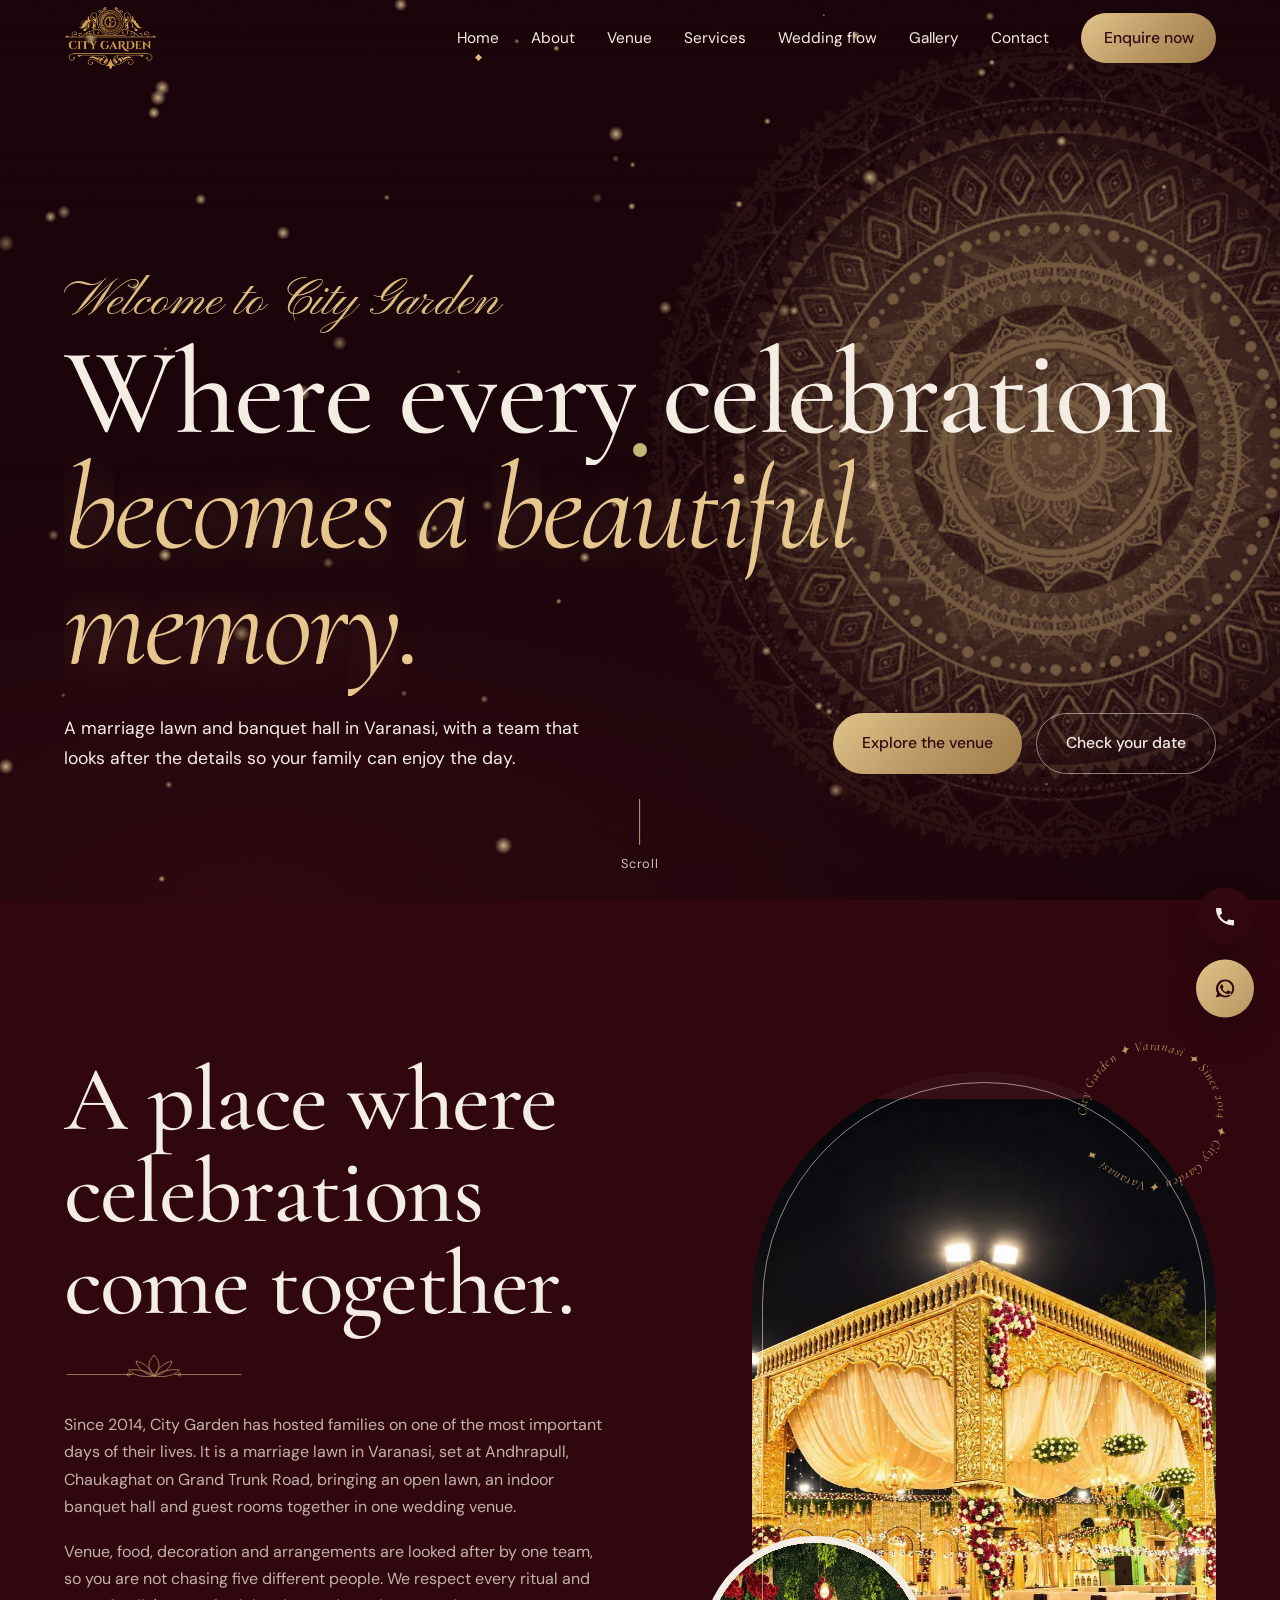
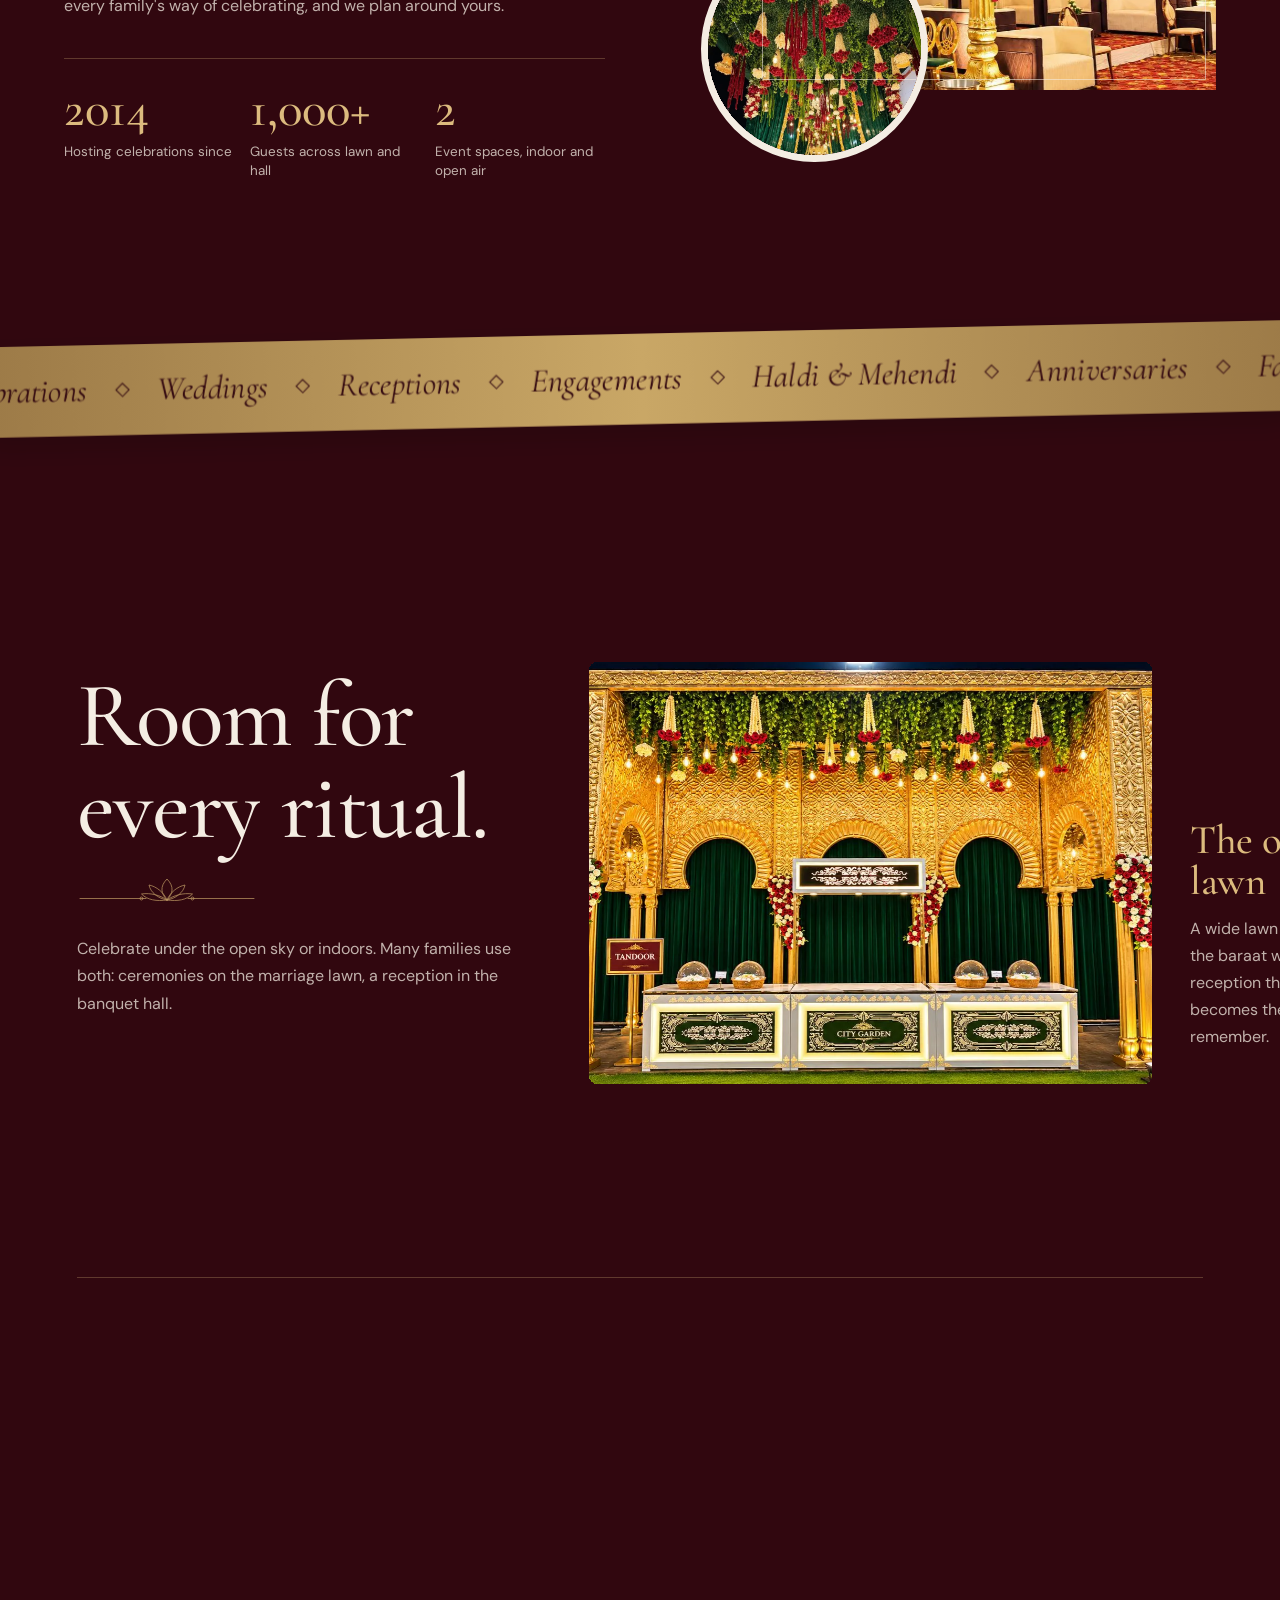
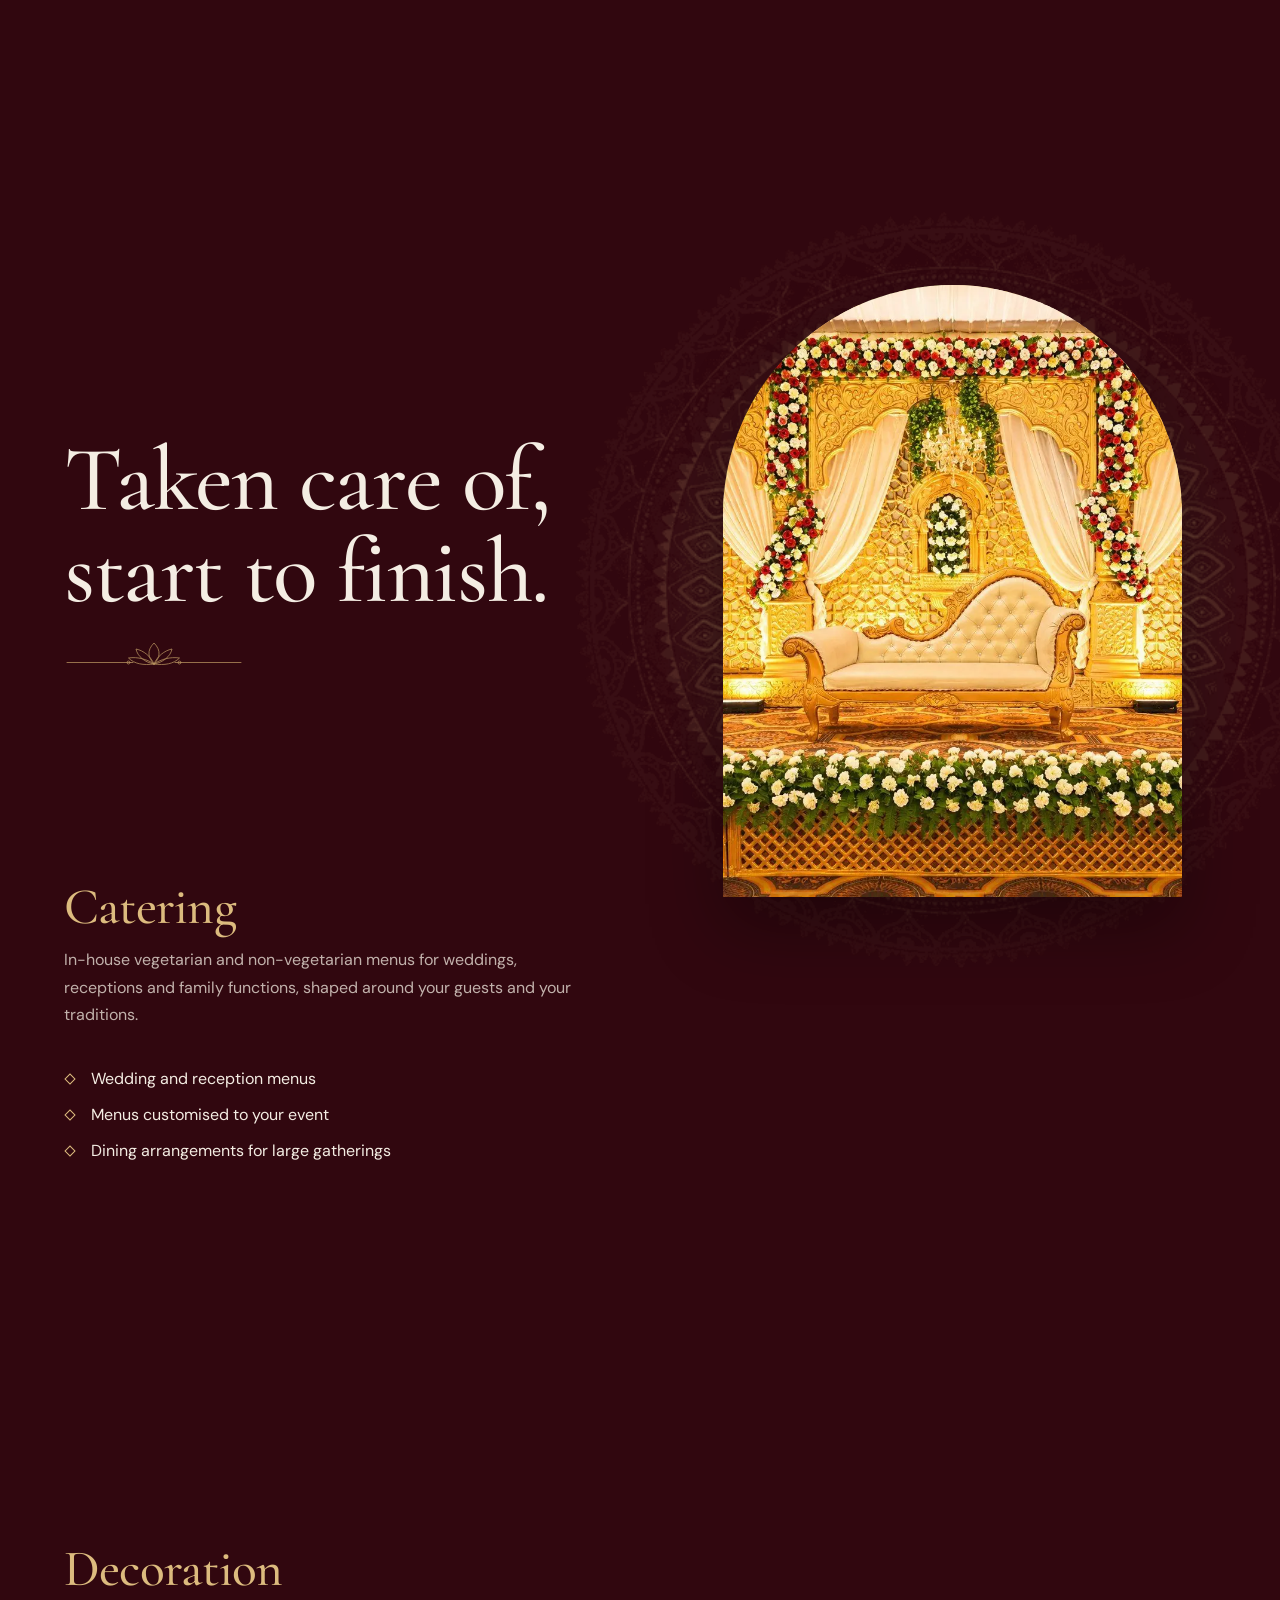
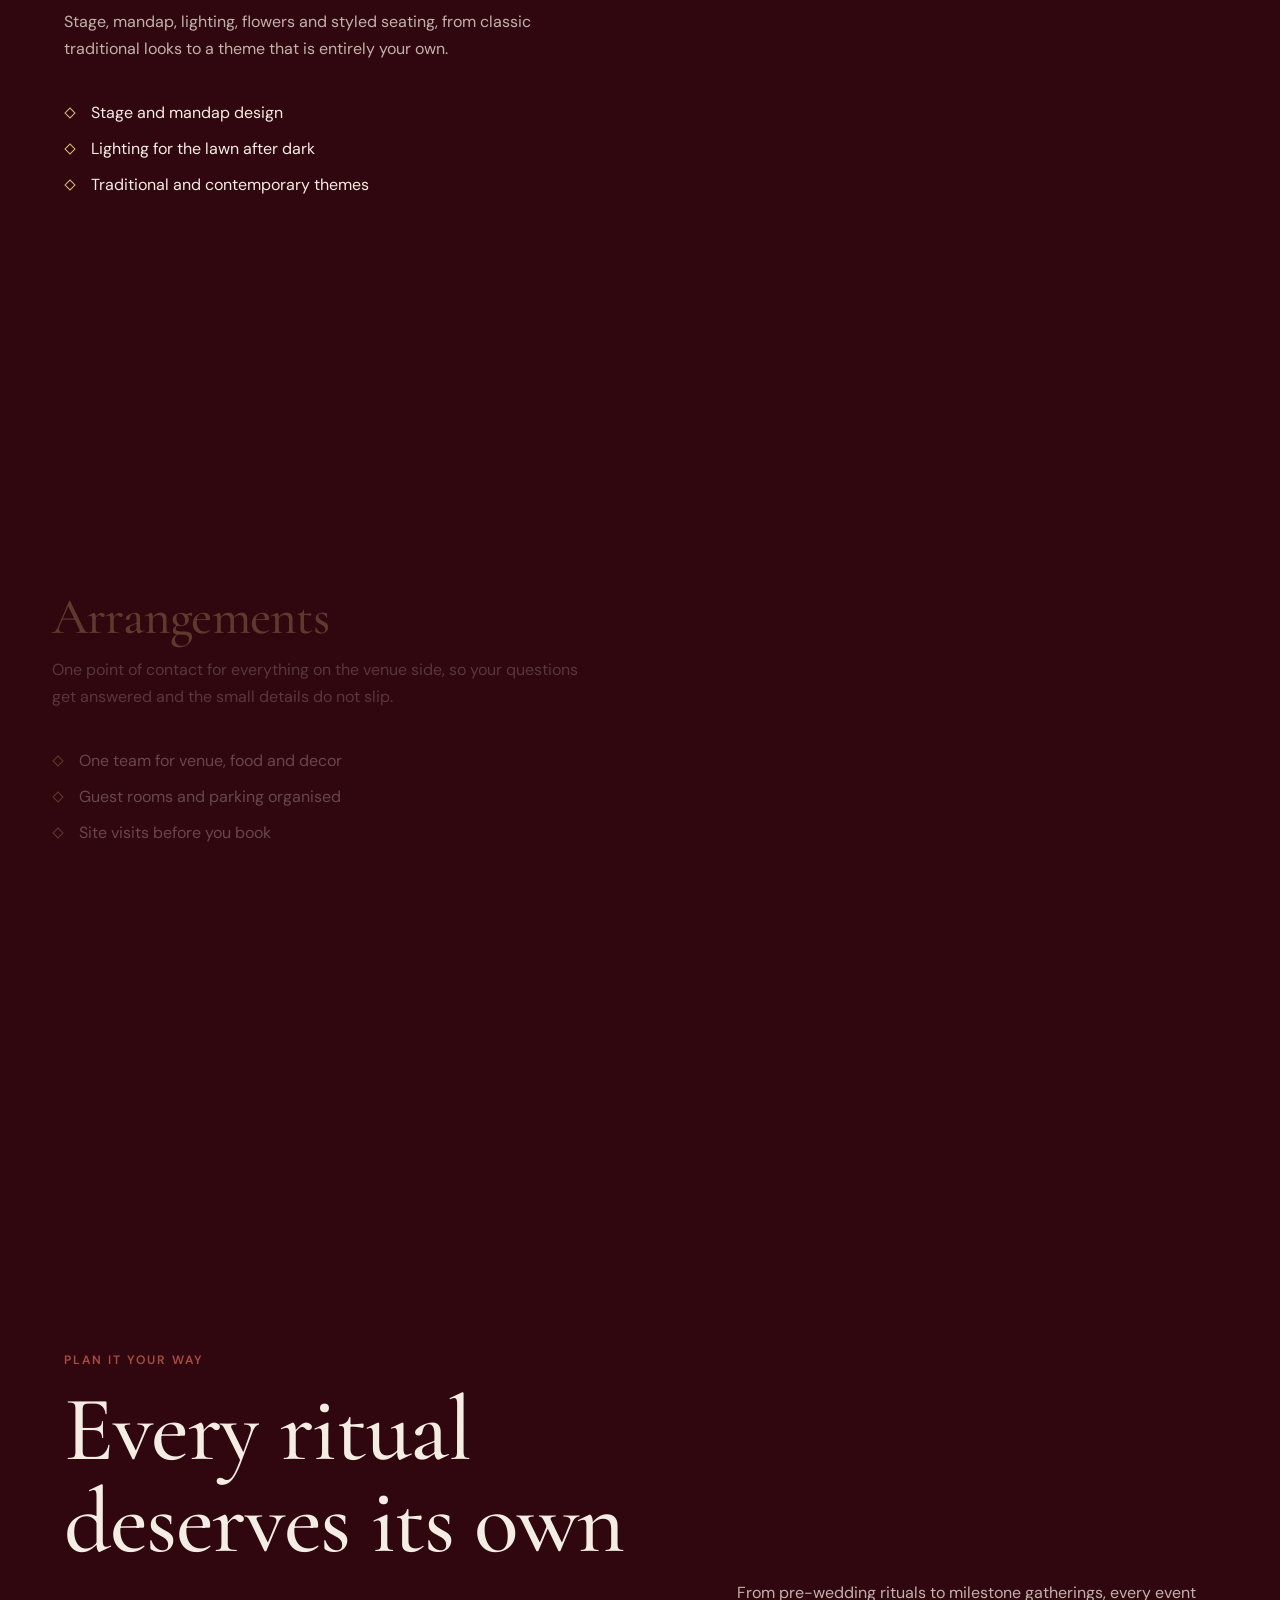
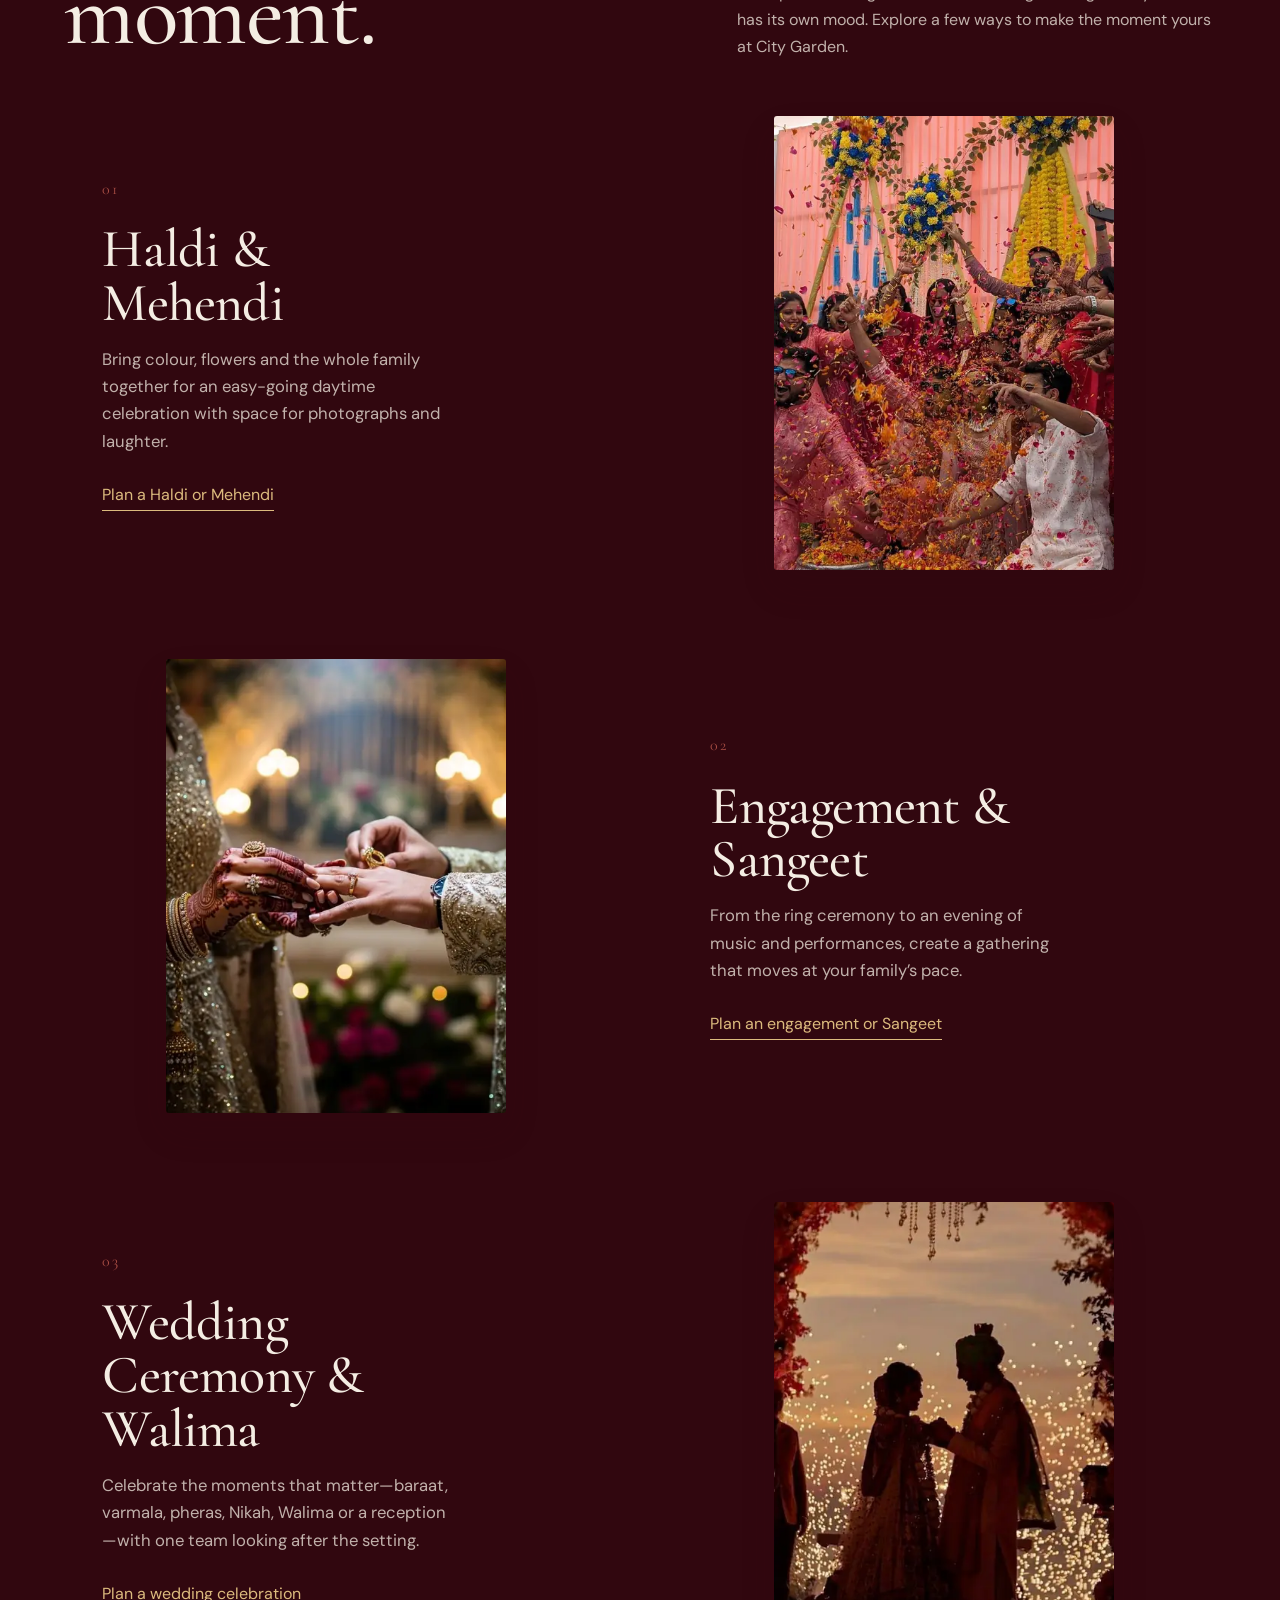
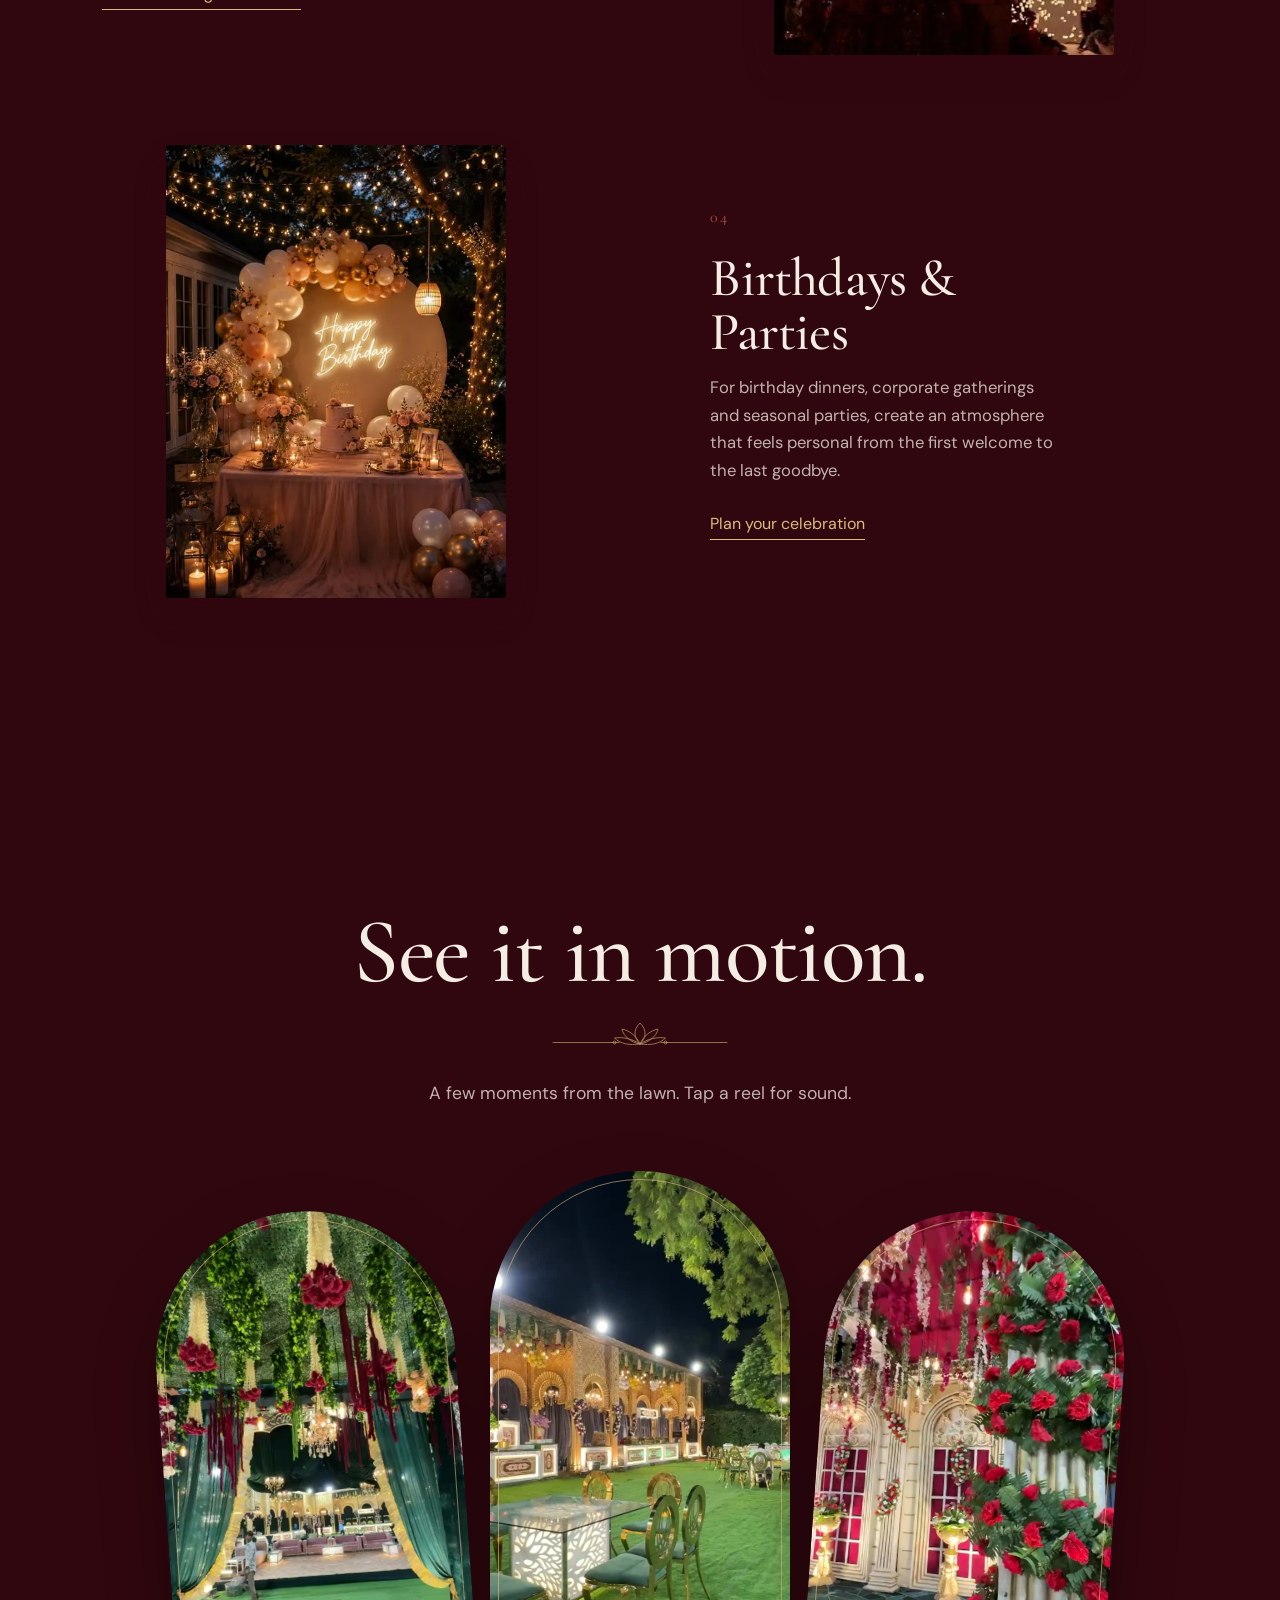
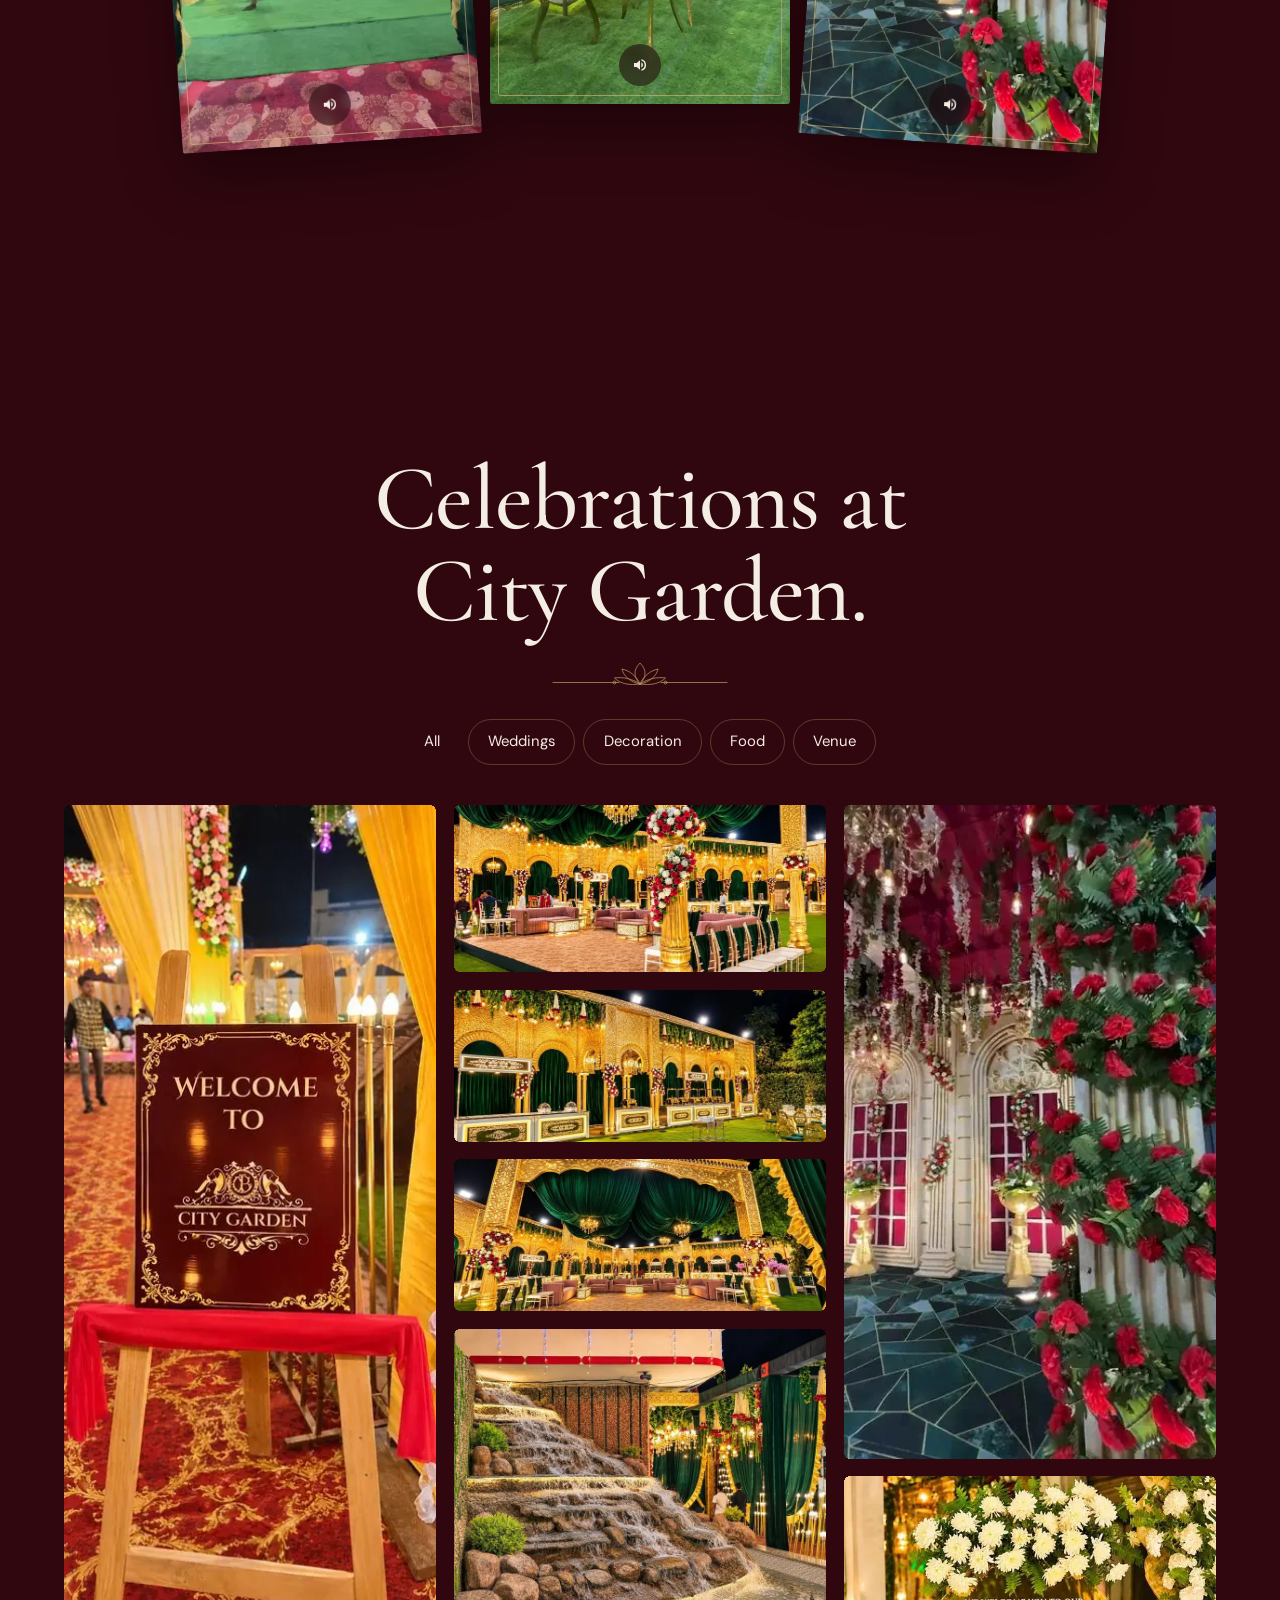
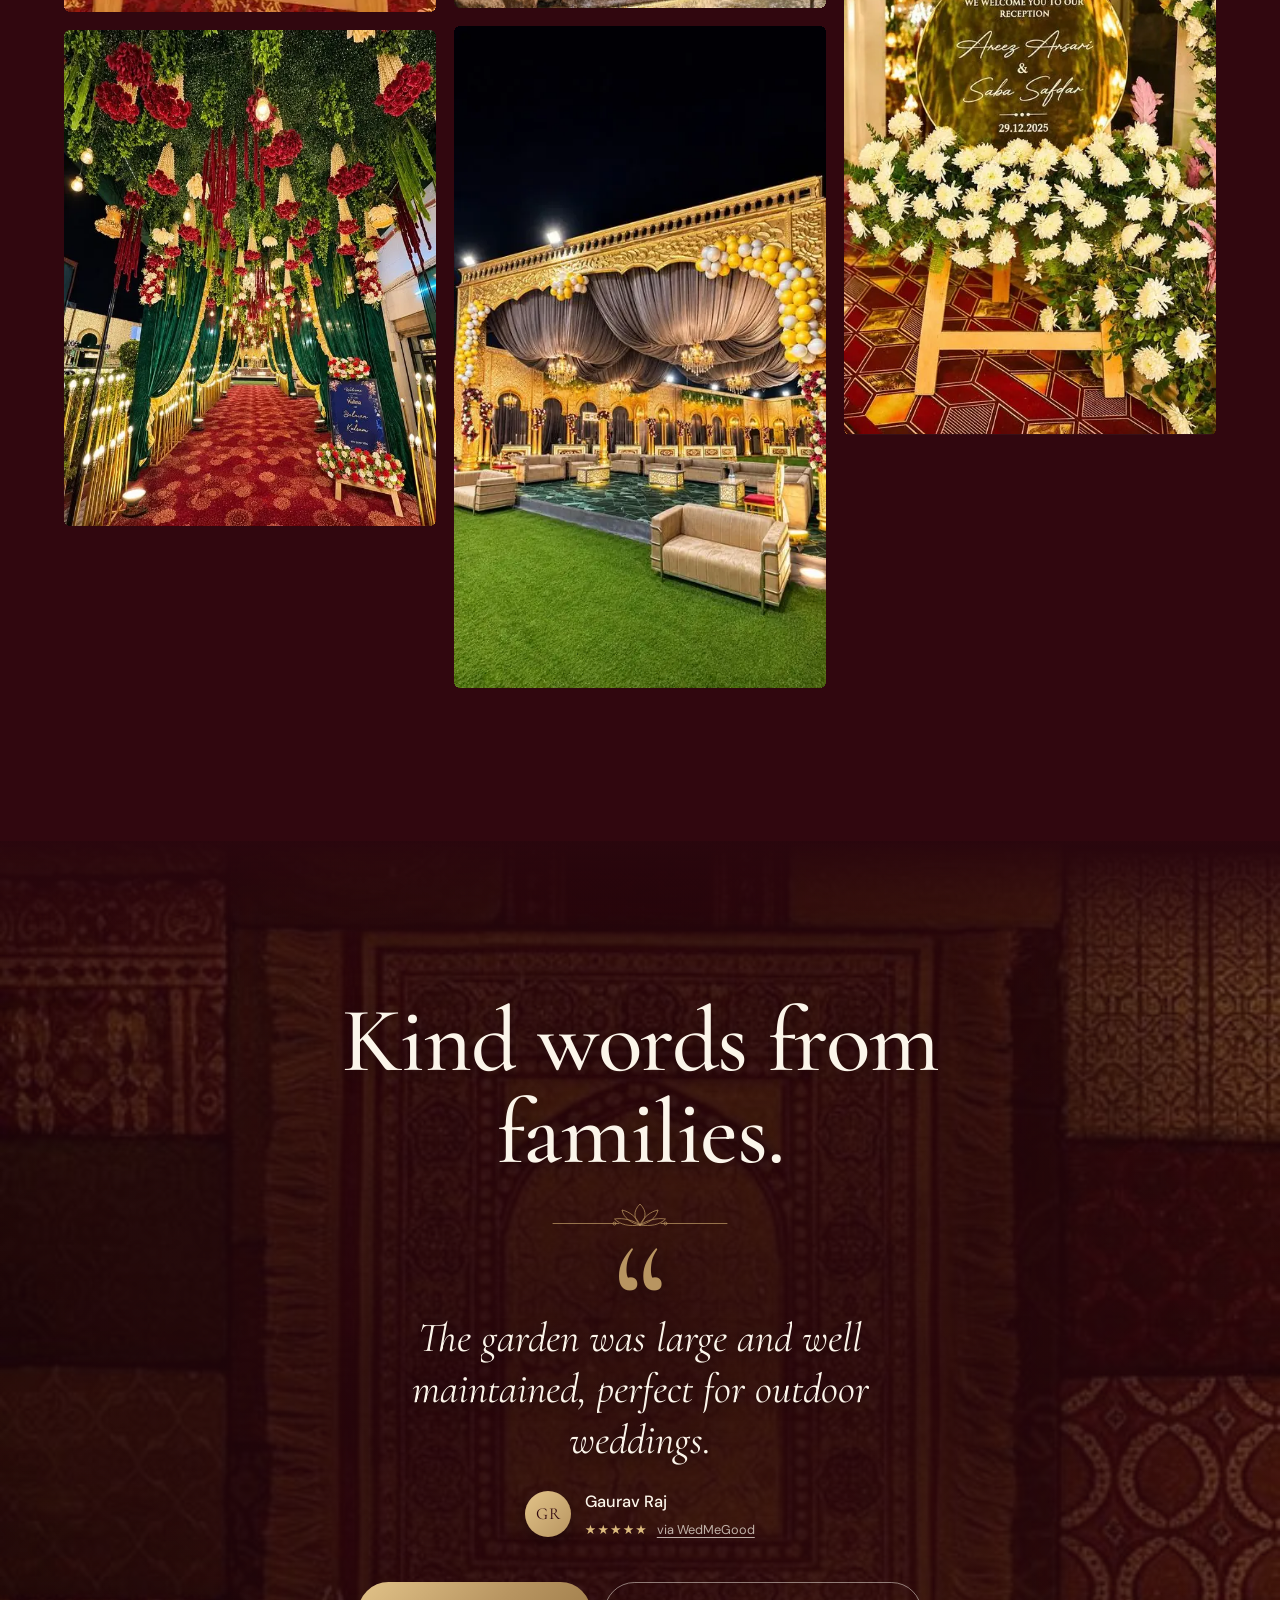
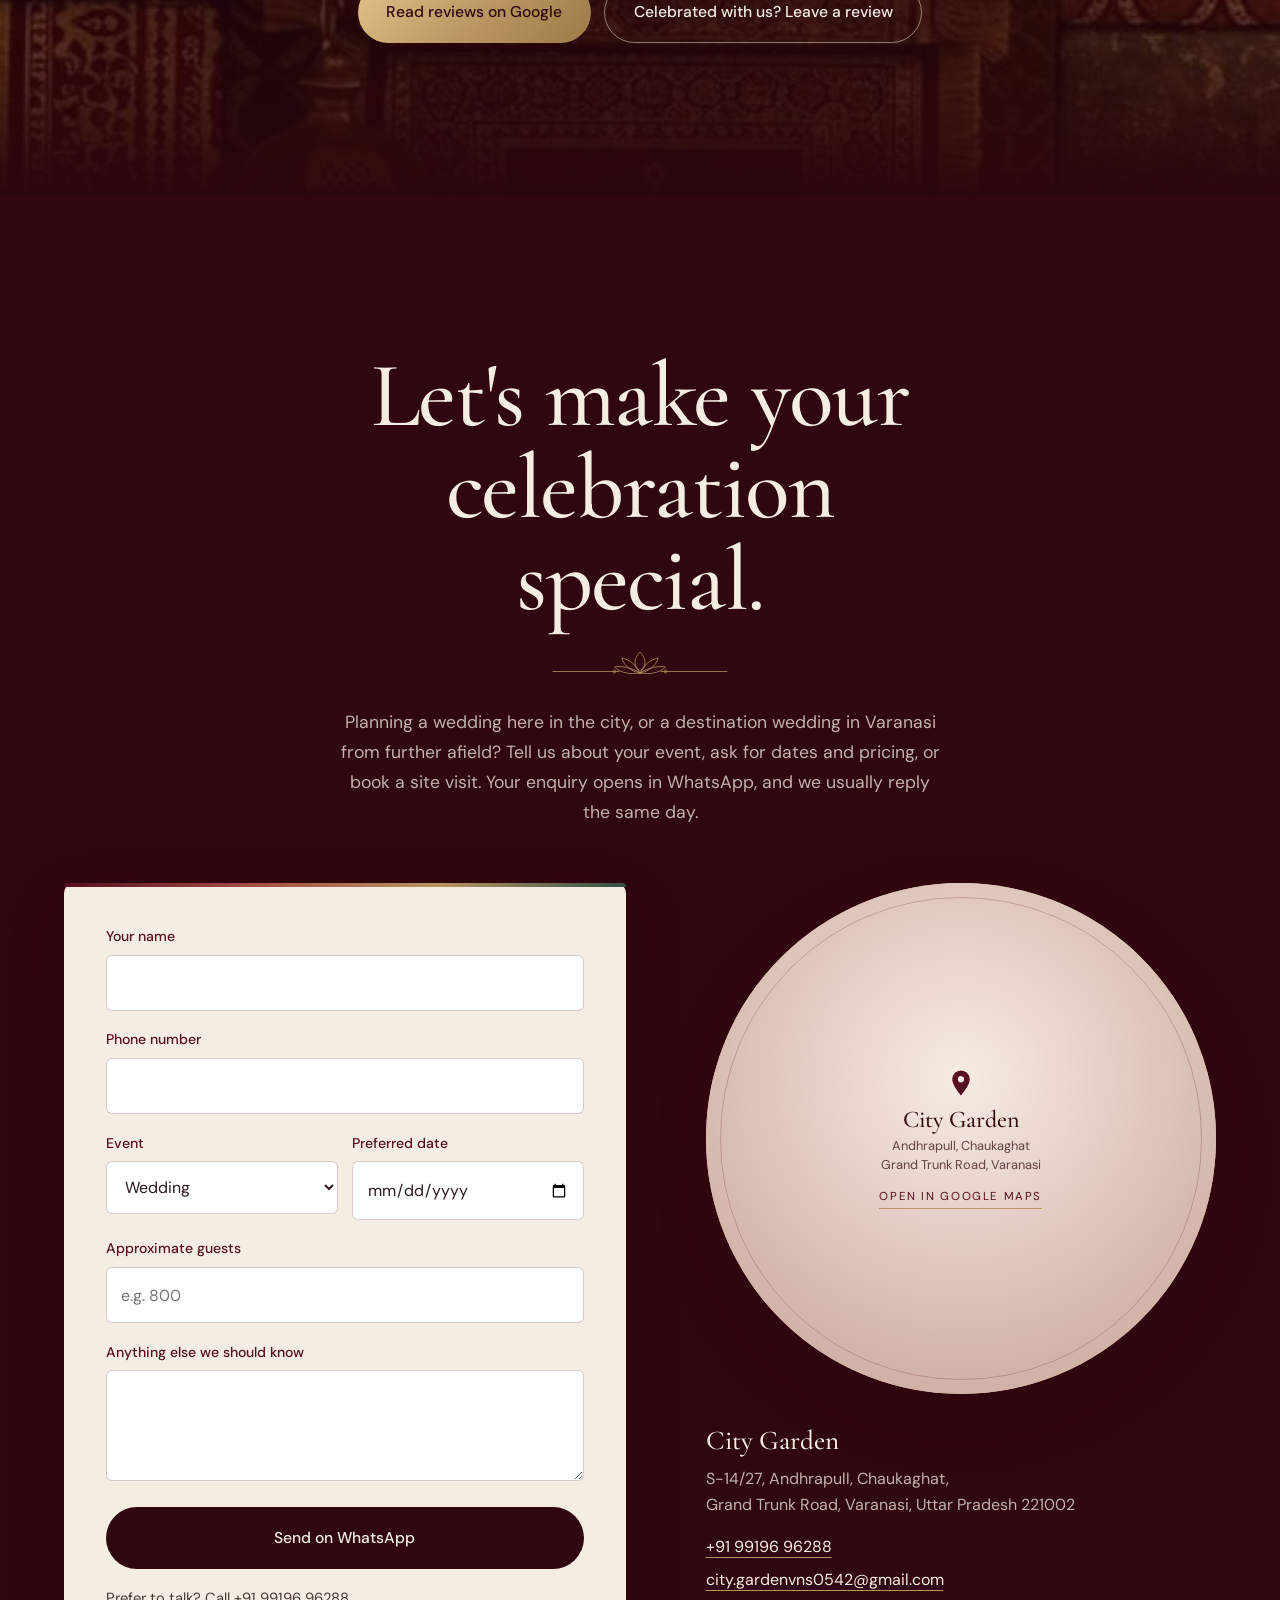
==== commit 698d988c: "Slow the intro to roughly 4.7 seconds, on both desktop and phone Asked for 4-5 seconds and slower. T" ====
--- a/index.html
+++ b/index.html
@@ -50,7 +50,7 @@
 // doesn't wait on any other download. It used to wait 6s, which on a slow connection
 // was the thing actually keeping the splash screen (and so Largest Contentful Paint)
 // up that long -- main.js's own, faster timing never got a chance to run first.
-setTimeout(function(){var b=document.body;if(b&&!b.classList.contains('is-ready')){b.classList.remove('is-loading');b.classList.add('is-ready');document.documentElement.classList.add('reveal-all');var l=document.getElementById('loader');if(l)l.style.display='none';}},1700);
+setTimeout(function(){var b=document.body;if(b&&!b.classList.contains('is-ready')){b.classList.remove('is-loading');b.classList.add('is-ready');document.documentElement.classList.add('reveal-all');var l=document.getElementById('loader');if(l)l.style.display='none';}},5200);
 // On phones the intro is driven from an inline script placed directly after the
 // loader markup below, so it starts the moment the loader exists -- see there.</script>
 <!-- GOOGLE ANALYTICS — not active yet.
@@ -106,9 +106,9 @@
     try{sessionStorage.setItem('cg-seen','1')}catch(e){}
     setTimeout(function(){
       b.classList.remove('is-loading');b.classList.add('is-ready');
-      setTimeout(function(){l.classList.add('done')},700);
-    },350);
-  },600);
+      setTimeout(function(){l.classList.add('done')},1400);
+    },700);
+  },2600);
 })();
 </script>
 
--- a/css/style.css
+++ b/css/style.css
@@ -106,12 +106,12 @@
 
 /* ---------- Loader ---------- */
 .loader{position:fixed;inset:0;z-index:200;display:grid;place-items:center}
-.door{position:absolute;top:0;bottom:0;width:50.2%;background:radial-gradient(circle at var(--x) 50%,#4a0c1b,var(--burg) 60%);transition:transform .9s var(--gate)}
+.door{position:absolute;top:0;bottom:0;width:50.2%;background:radial-gradient(circle at var(--x) 50%,#4a0c1b,var(--burg) 60%);transition:transform 1.4s var(--gate)}
 .door-l{left:0;--x:100%}.door-r{right:0;--x:0%}
 .door::after{content:"";position:absolute;top:0;bottom:0;width:1px;background:linear-gradient(transparent,var(--gold),transparent)}
 .door-l::after{right:0}.door-r::after{left:0}
 .loader-mark{position:relative;z-index:2;width:min(380px,82vw);aspect-ratio:1;display:grid;place-items:center;transition:opacity .5s,transform .9s var(--ease)}
-.loader-mark img{width:58%;position:relative;opacity:0;transform:scale(.9);animation:markIn .55s .25s var(--ease) forwards;filter:drop-shadow(0 0 18px rgba(184,149,97,.35))}
+.loader-mark img{width:58%;position:relative;opacity:0;transform:scale(.9);animation:markIn .9s .8s var(--ease) forwards;filter:drop-shadow(0 0 18px rgba(184,149,97,.35))}
 @keyframes markIn{to{opacity:1;transform:none}}
 @keyframes spin{to{transform:rotate(360deg)}}
 .loader.open .loader-mark{opacity:0;transform:scale(1.15)}
@@ -579,7 +579,7 @@
 
 /* failsafe: if scripts are blocked, never leave the page hidden. A pure-CSS backstop
    behind both the inline and js/main.js timers above, so tightened to match them. */
-.loader{animation:loaderBail 0s 2.5s forwards}
+.loader{animation:loaderBail 0s 5.5s forwards}
 
 /* Phones skip the splash altogether. It is the single biggest cost on a slow mobile
    connection: it holds back every real pixel, and because its mandala draws itself in
@@ -597,8 +597,6 @@
   /* The splash runs on phones too. It is kept brief here: the gates are a hard floor
      under Largest Contentful Paint, since nothing behind them counts as painted until
      they finish, so every extra 100ms of intro is 100ms on the metric. */
-  .loader-mandala.in{animation-duration:.5s}
-  .door{transition-duration:.6s}
 }
 @keyframes loaderBail{to{visibility:hidden;pointer-events:none}}
 .reveal-all .fade,.reveal-all .reel{opacity:1;transform:none}
@@ -653,9 +651,9 @@
    it draws itself in over about a second, it was setting a floor under the whole
    page's score. The hero photograph gets counted instead, which is the honest answer. */
 .loader-mandala i::before{-webkit-mask-image:url(../images/mandala-sm.png);mask-image:url(../images/mandala-sm.png)}
-.loader-mandala.in{animation:sweep 1s cubic-bezier(.65,0,.25,1) forwards}
+.loader-mandala.in{animation:sweep 2.2s cubic-bezier(.65,0,.25,1) forwards}
 @keyframes sweep{to{--sweep:360deg}}
-.loader-mark::before{content:"";position:absolute;inset:18%;border-radius:50%;background:radial-gradient(circle,rgba(49,7,15,.95) 40%,rgba(49,7,15,0) 72%);z-index:1;opacity:0;animation:markIn .5s .35s var(--ease) forwards}
+.loader-mark::before{content:"";position:absolute;inset:18%;border-radius:50%;background:radial-gradient(circle,rgba(49,7,15,.95) 40%,rgba(49,7,15,0) 72%);z-index:1;opacity:0;animation:markIn .8s 1s var(--ease) forwards}
 .loader-mark img{z-index:2}
 
 /* Hero: large mandala on the right, turns a little more as you scroll */
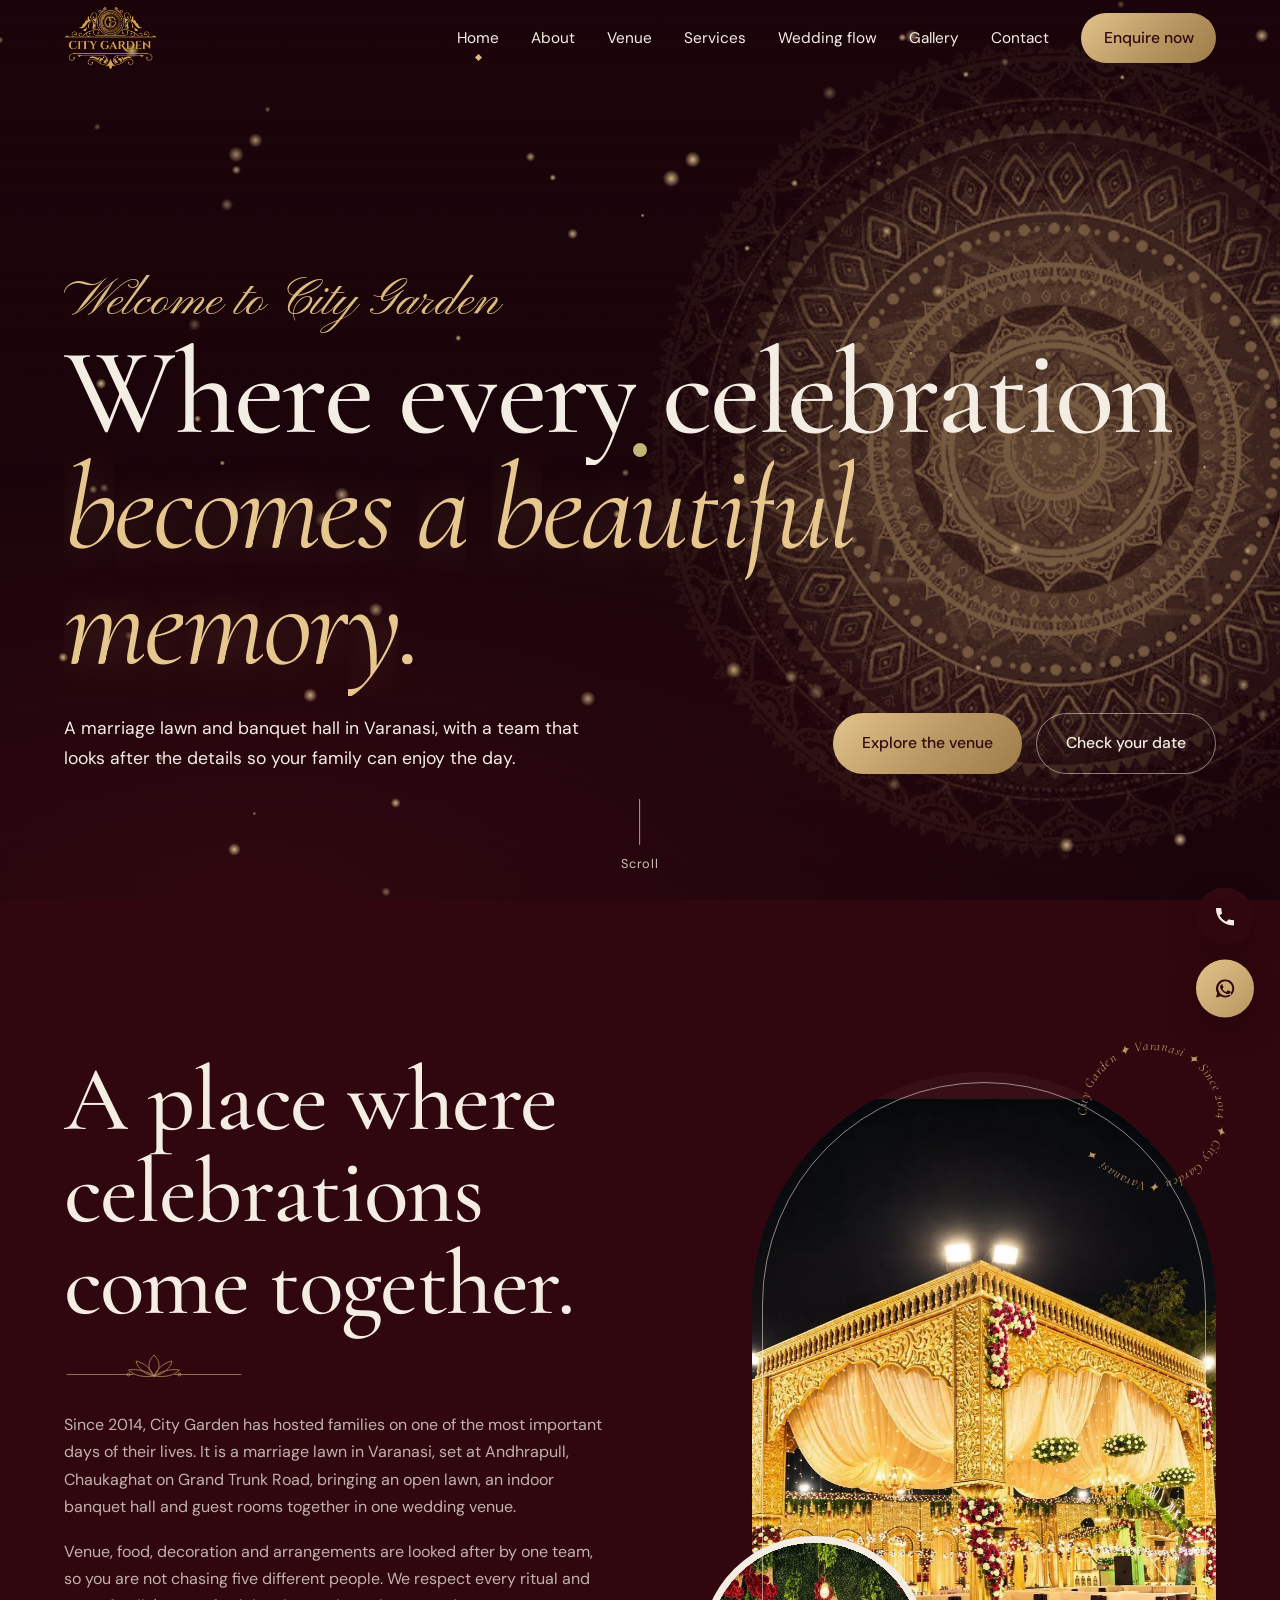
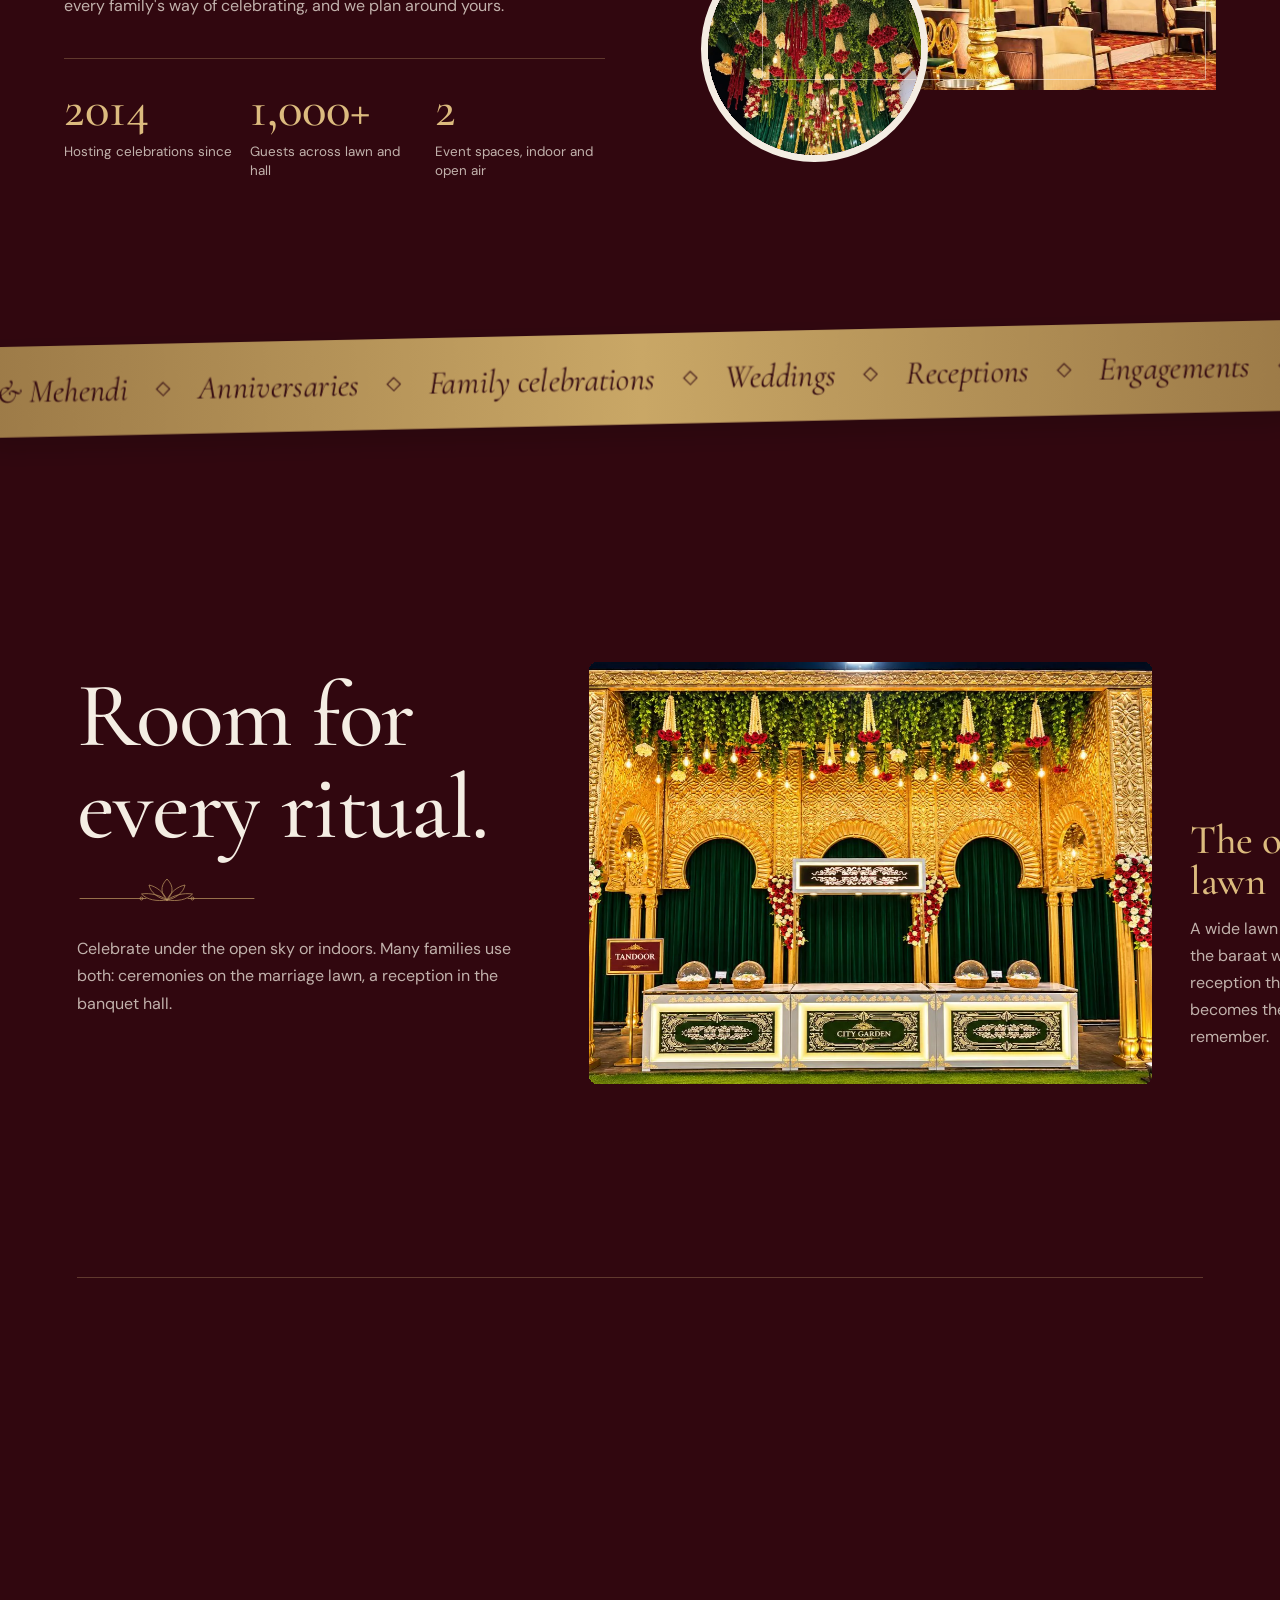
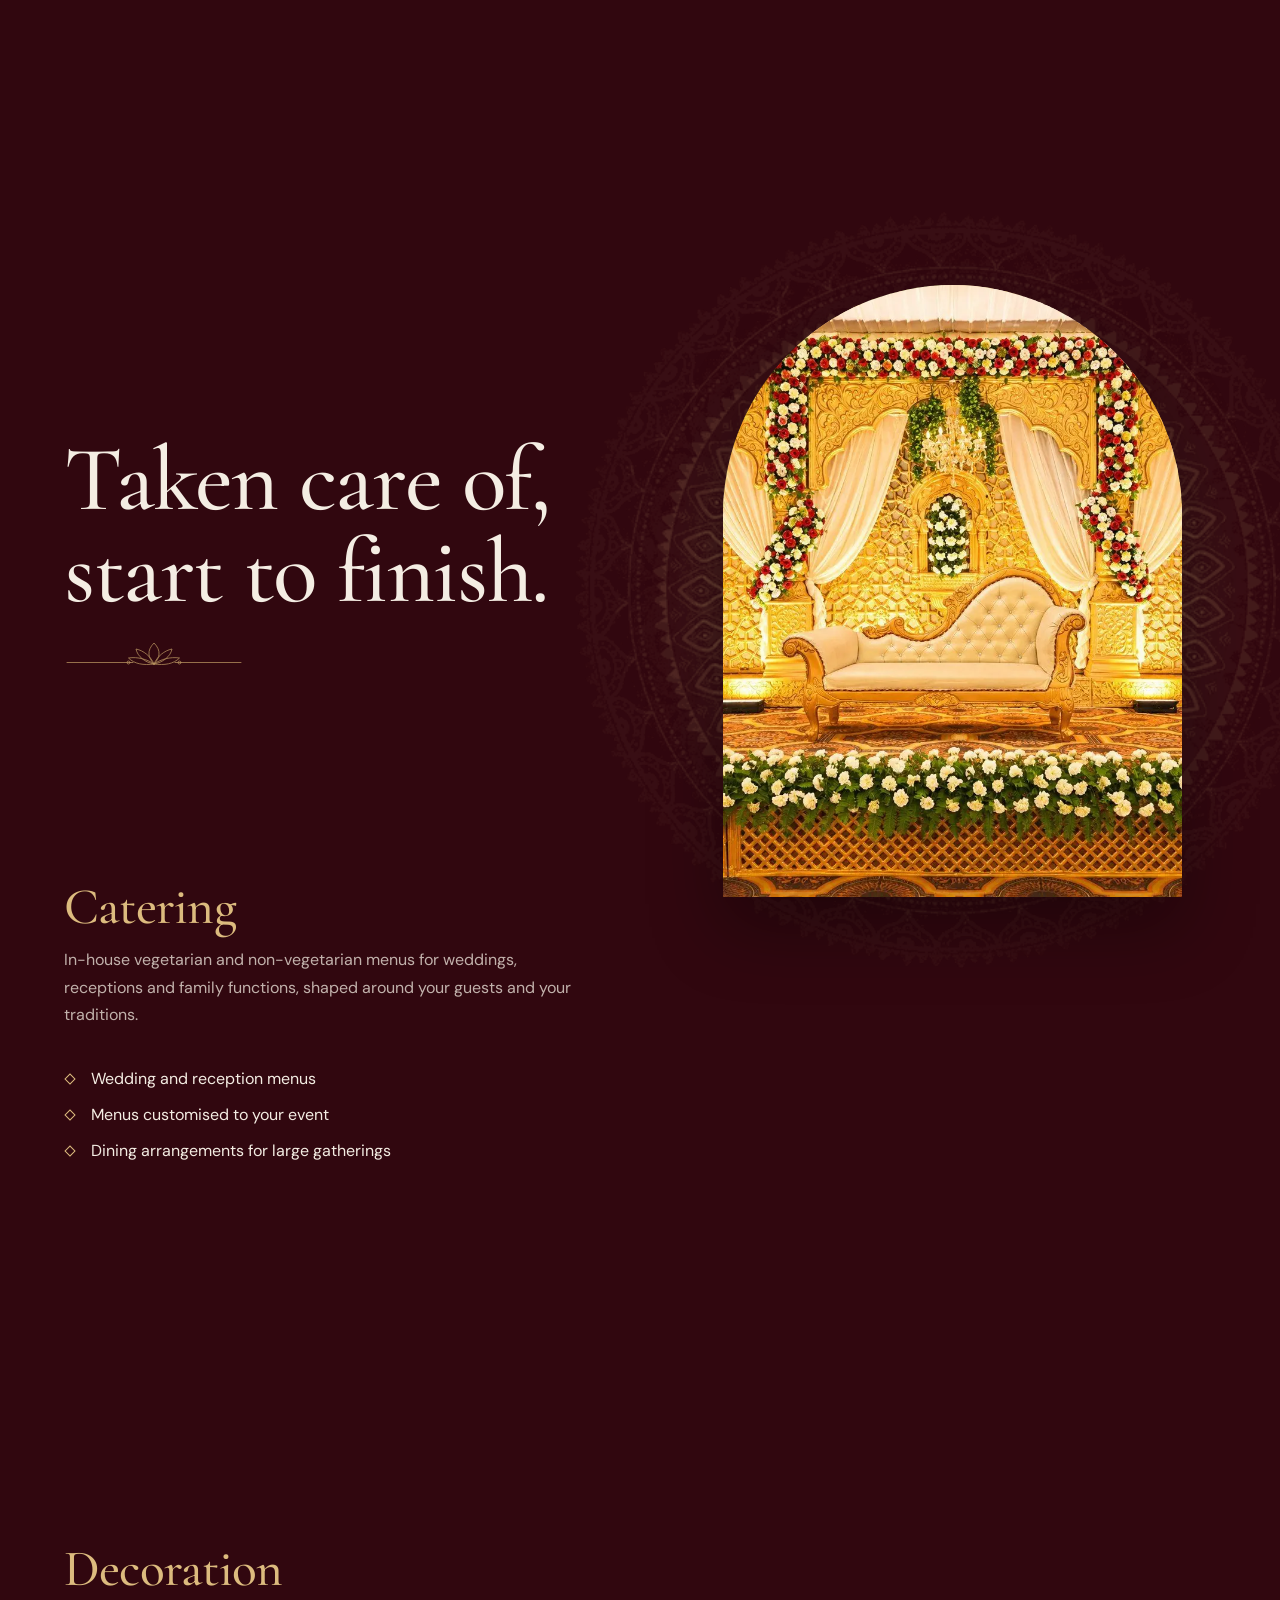
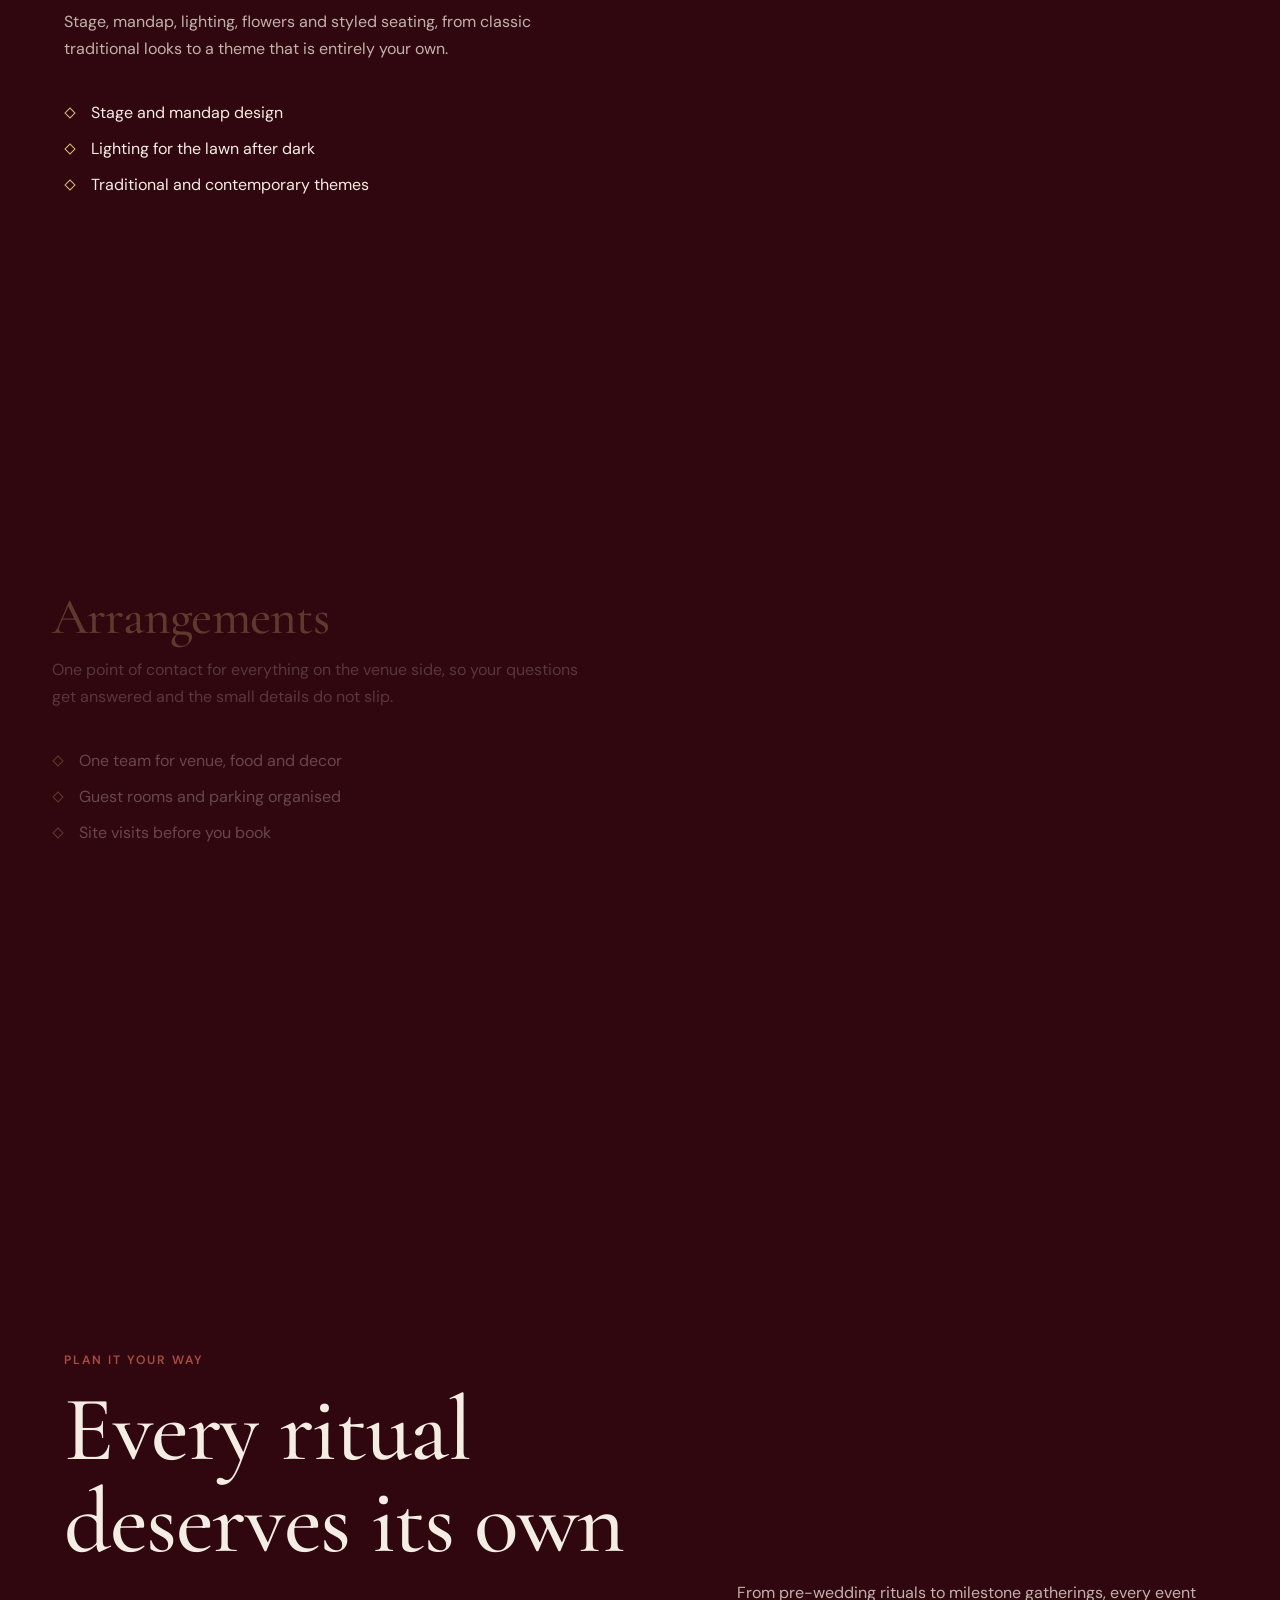
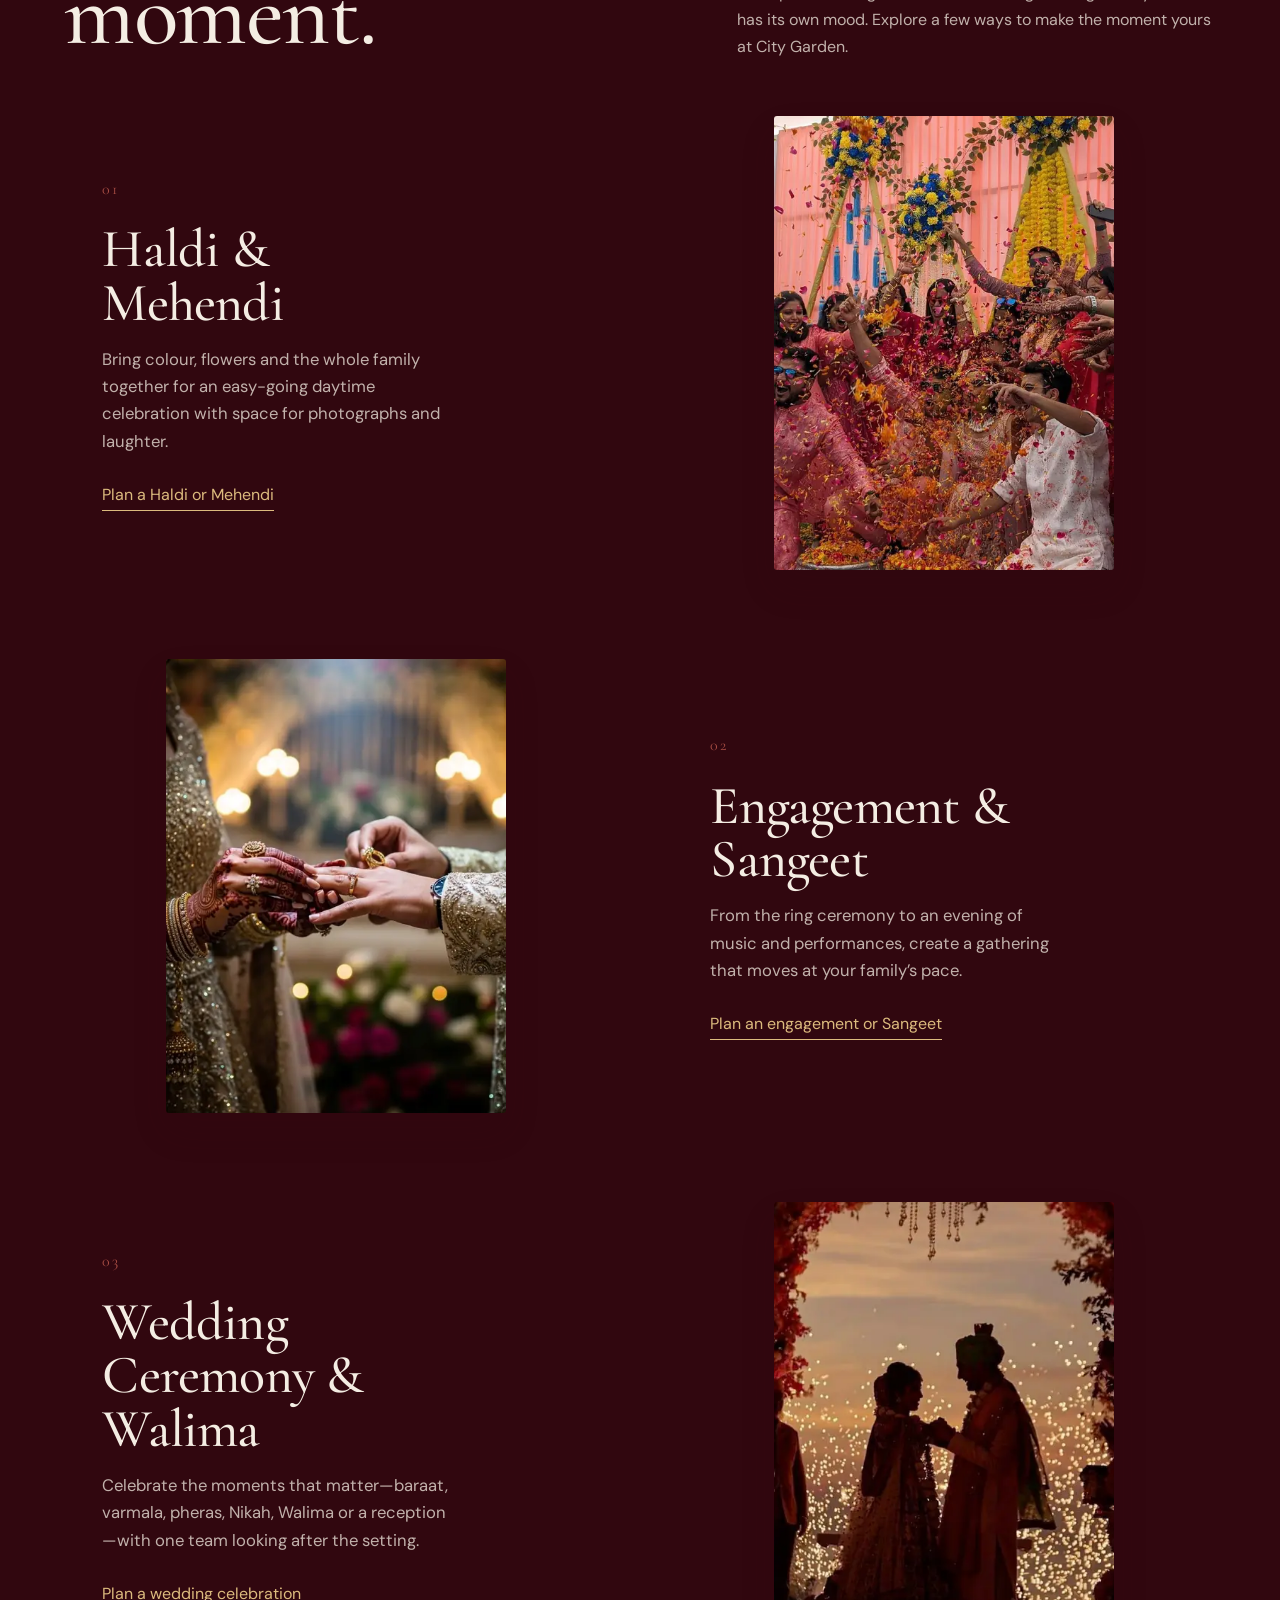
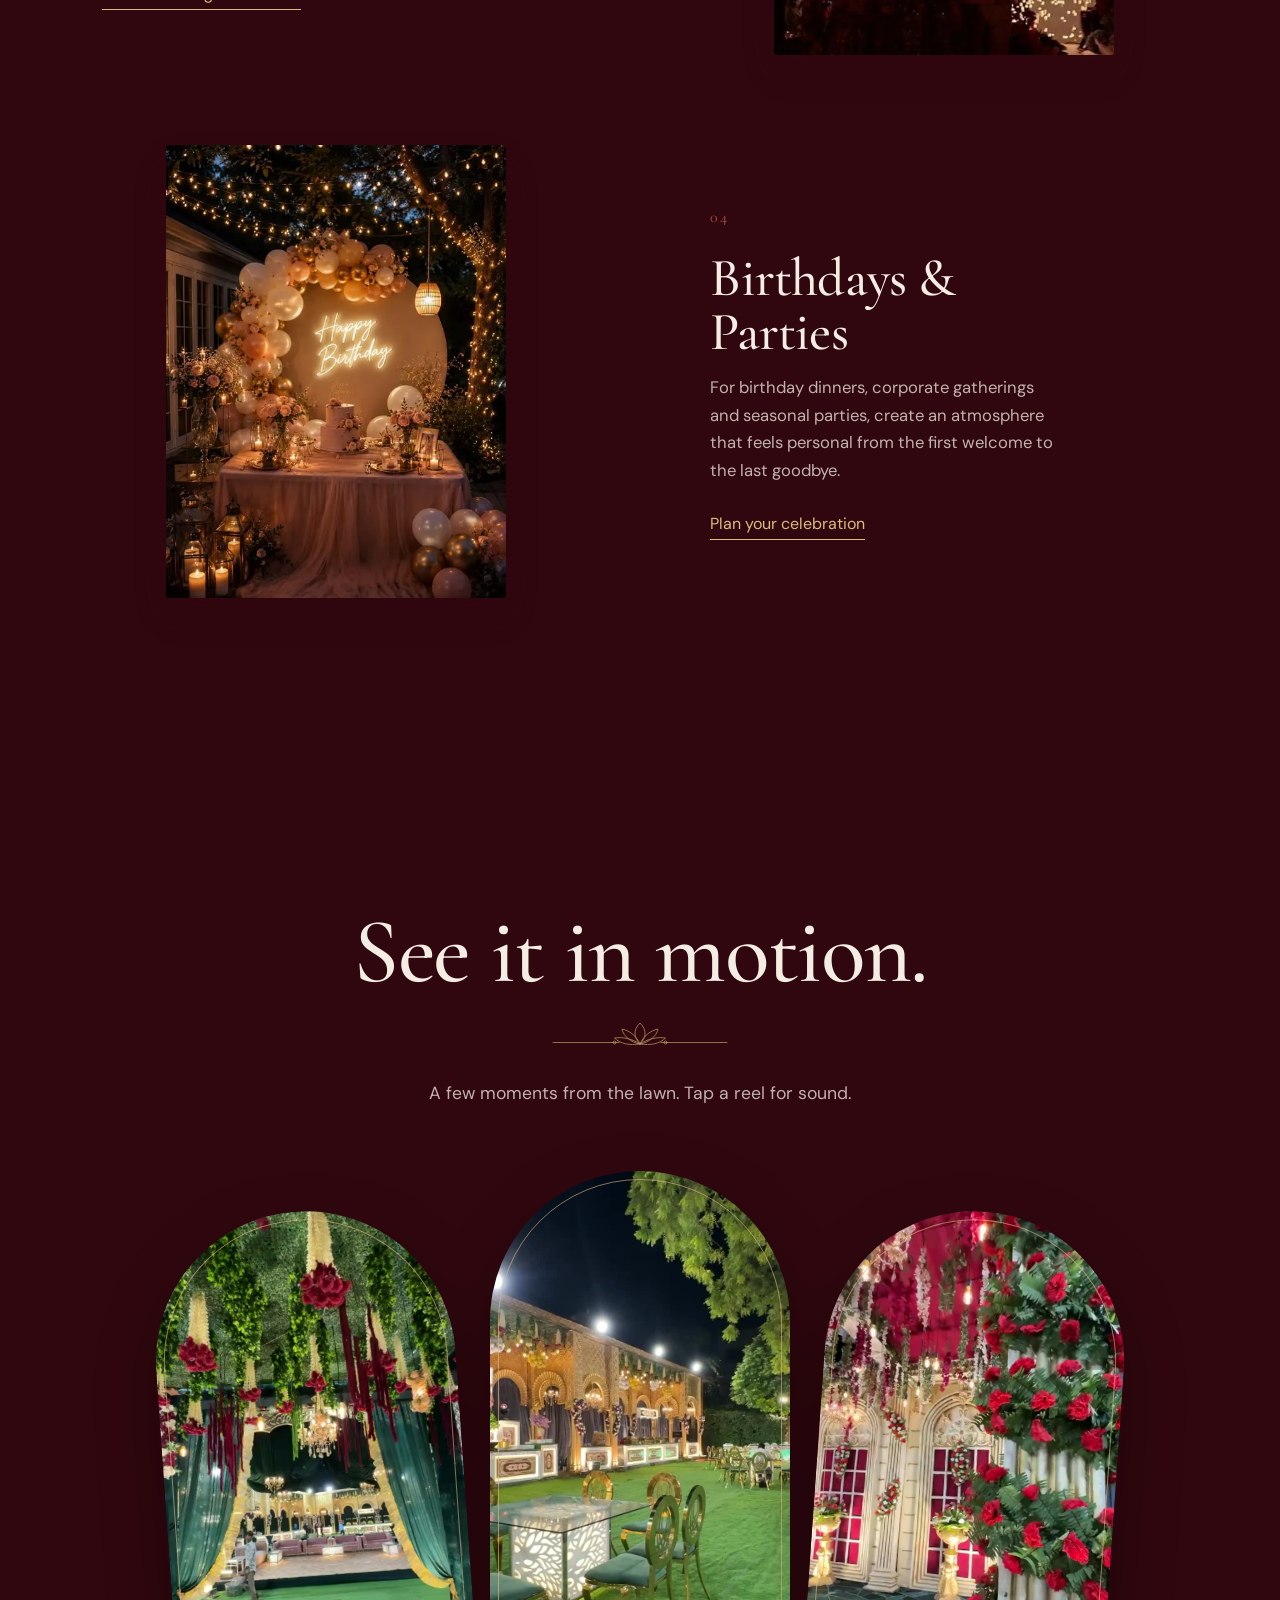
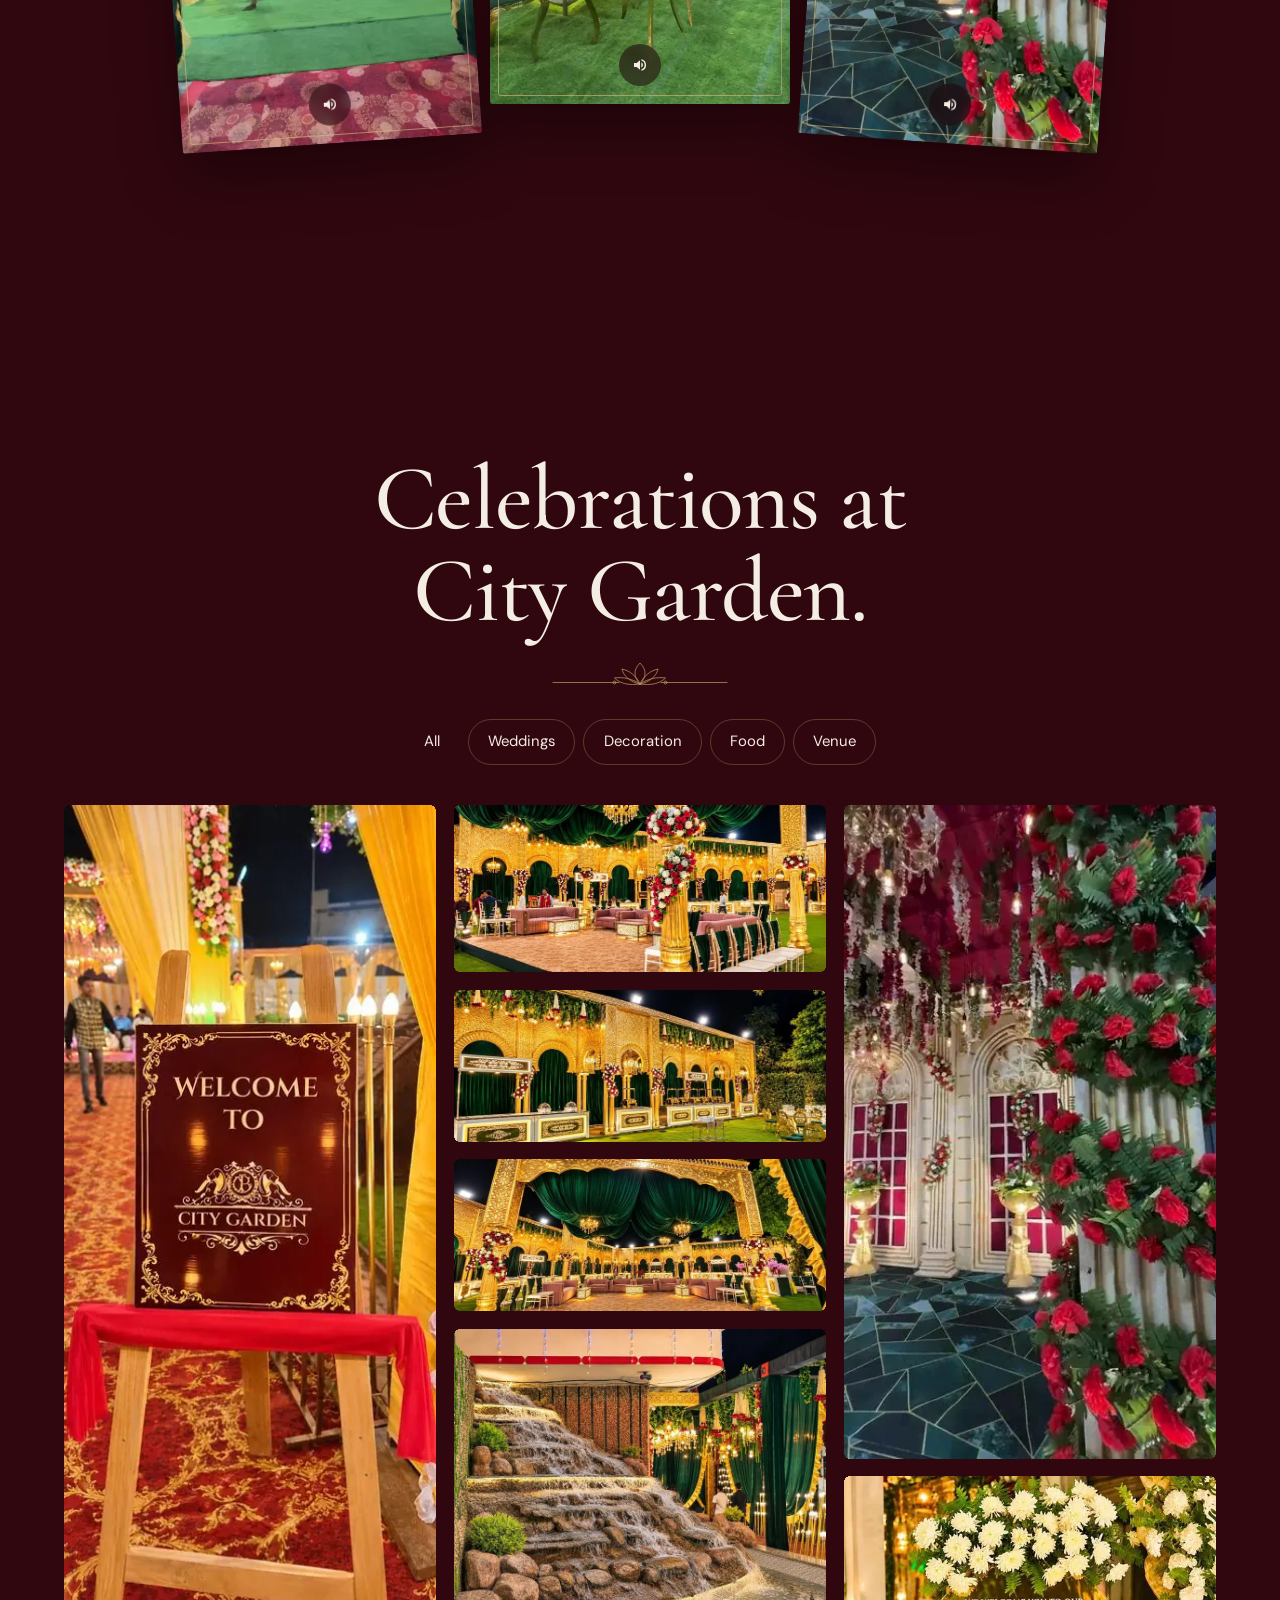
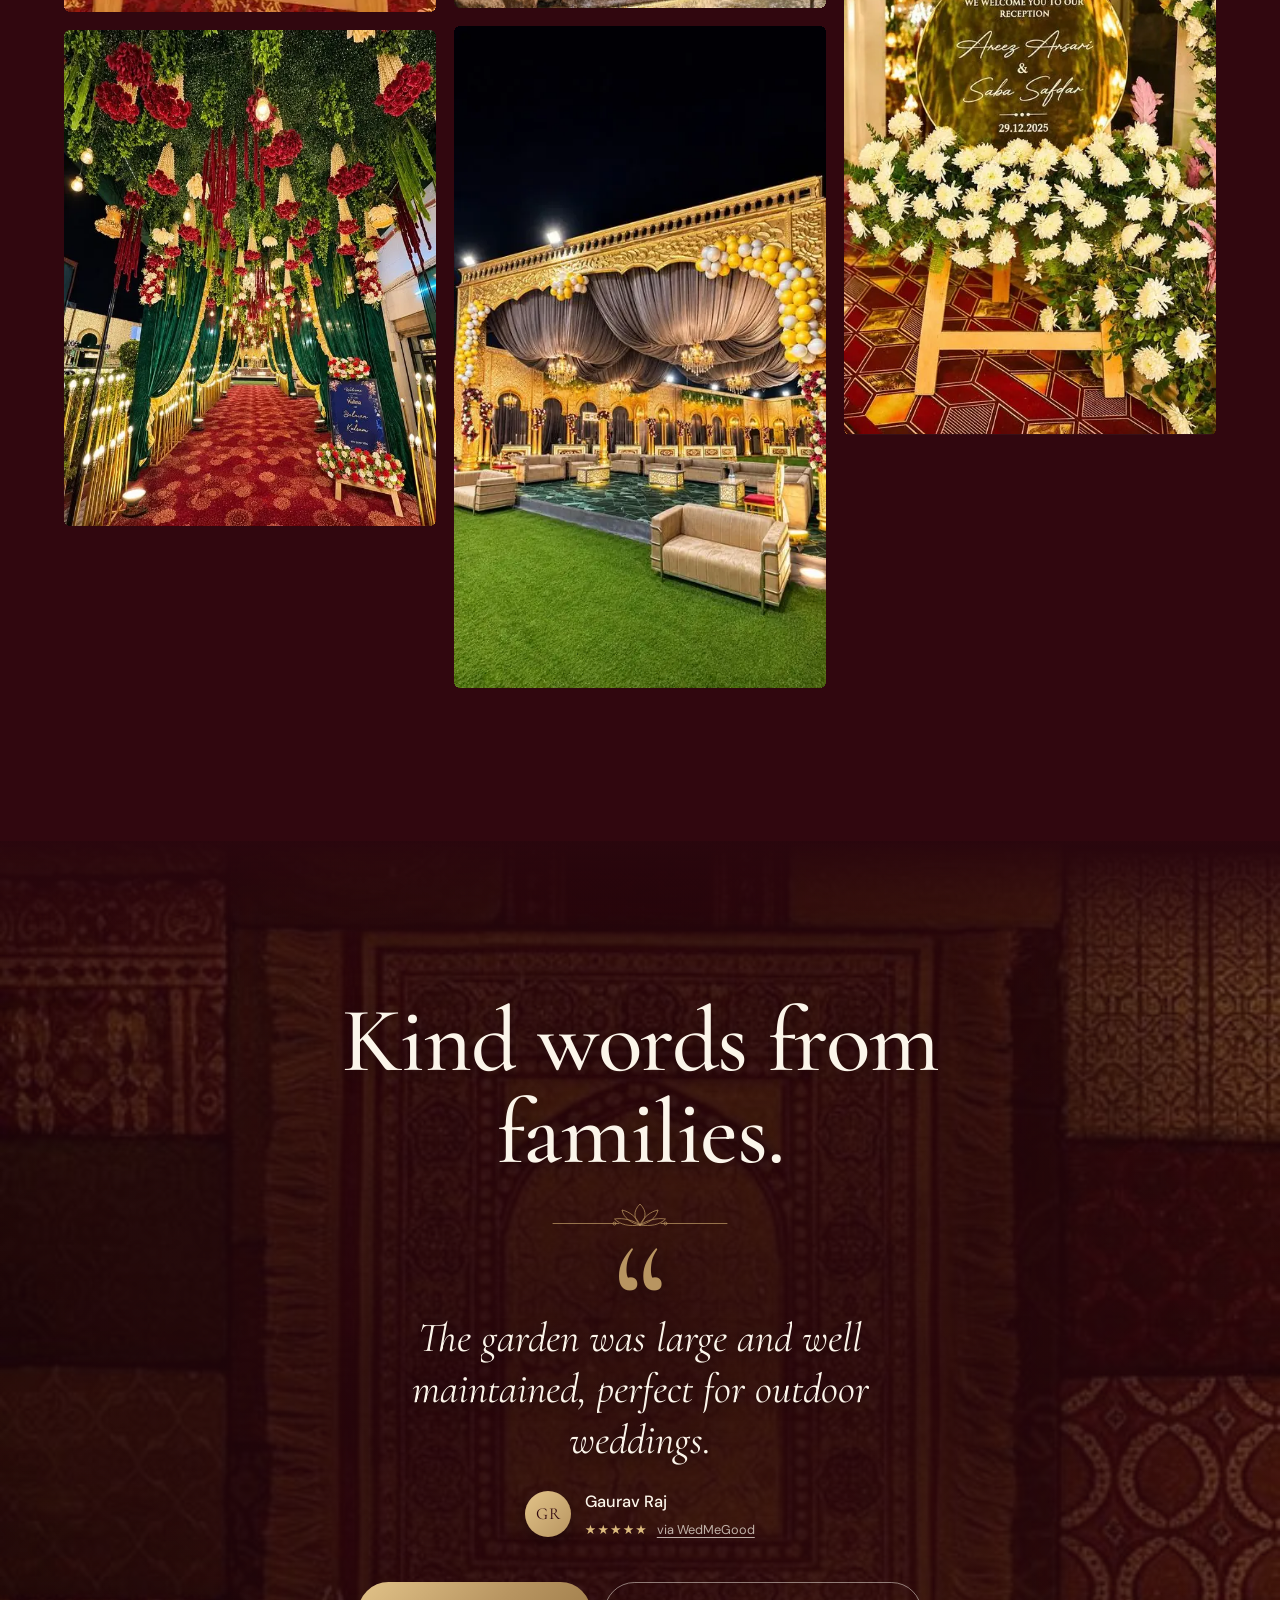
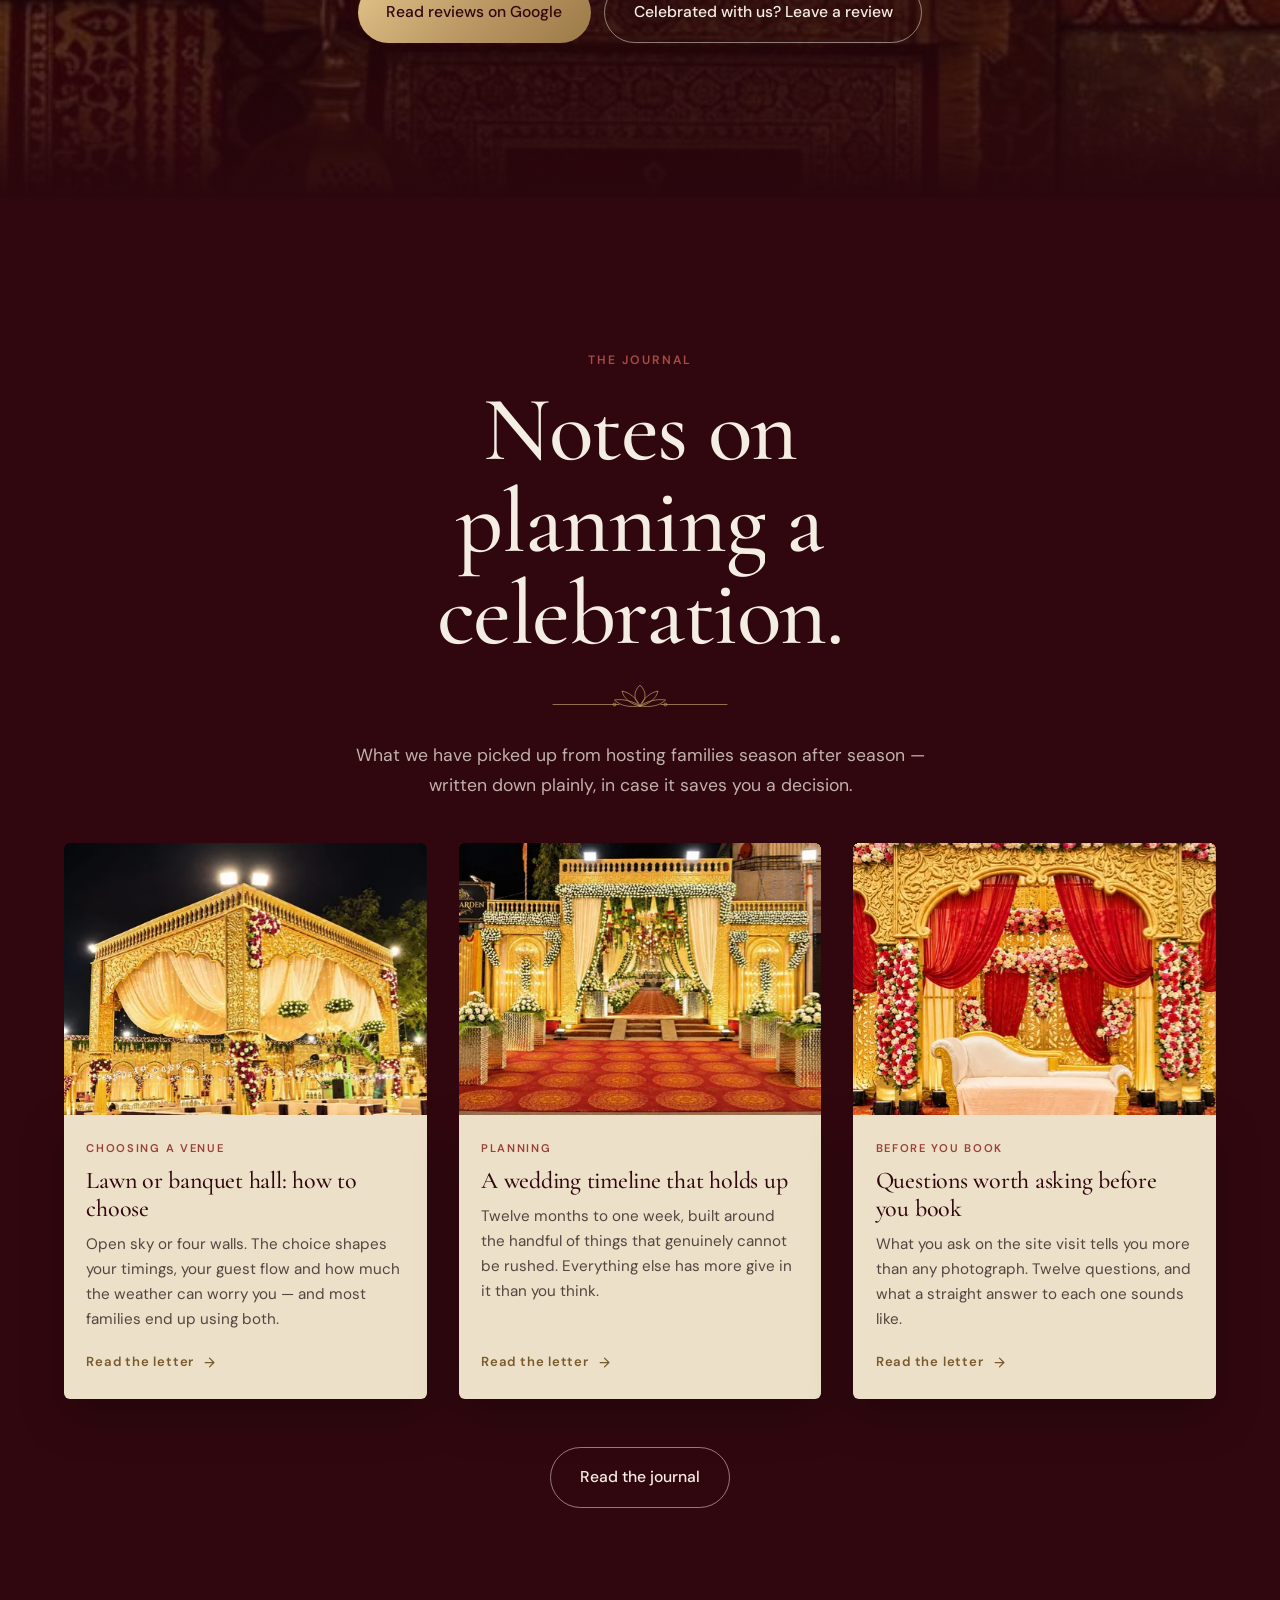
==== commit 1bfd02e2: "Add the Journal: a blog section on the home page and /blog/ Three posts on wedding planning, written" ====
--- a/index.html
+++ b/index.html
@@ -423,6 +423,67 @@
   </div>
 </section>
 
+<!-- ============ Journal ============ -->
+<section class="journal section fade" id="journal" data-theme="wine">
+  <div class="wrap center">
+    <p class="eyebrow">The Journal</p>
+    <h2 class="display" data-split>Notes on planning a celebration.</h2>
+    <svg class="orn draw"><use href="#lotus"/></svg>
+    <p class="lede fade">What we have picked up from hosting families season after season &mdash; written down plainly, in case it saves you a decision.</p>
+  </div>
+
+  <!-- Slider on phones, a three-up grid from 900px, where the cards already fit a row.
+       Reveal and stagger ride the same IntersectionObserver as the rest of the page. -->
+  <div class="journal-row">
+      <article class="jcard fade" data-delay="0">
+        <a href="blog/lawn-or-banquet-hall/">
+          <div class="jcard-media img-reveal"><div class="px"><picture>
+            <source type="image/webp" srcset="images/blog-lawn-m.webp 480w, images/blog-lawn.webp 760w" sizes="(min-width:900px) 380px, 82vw">
+            <img src="images/blog-lawn.jpg" srcset="images/blog-lawn-m.jpg 480w, images/blog-lawn.jpg 760w" sizes="(min-width:900px) 380px, 82vw" alt="" width="760" height="570" loading="lazy" decoding="async">
+          </picture></div></div>
+          <div class="jcard-body">
+            <p class="jcard-meta">Choosing a venue</p>
+            <h3 class="jcard-title">Lawn or banquet hall: how to choose</h3>
+            <p class="jcard-excerpt">Open sky or four walls. The choice shapes your timings, your guest flow and how much the weather can worry you &mdash; and most families end up using both.</p>
+            <span class="jcard-more">Read the letter <svg width="15" height="15" viewBox="0 0 24 24" fill="none" stroke="currentColor" stroke-width="2" stroke-linecap="round" stroke-linejoin="round"><path d="M5 12h13"/><path d="m12 5 7 7-7 7"/></svg></span>
+          </div>
+        </a>
+      </article>
+      <article class="jcard fade" data-delay="120">
+        <a href="blog/wedding-planning-timeline/">
+          <div class="jcard-media img-reveal"><div class="px"><picture>
+            <source type="image/webp" srcset="images/blog-timeline-m.webp 480w, images/blog-timeline.webp 760w" sizes="(min-width:900px) 380px, 82vw">
+            <img src="images/blog-timeline.jpg" srcset="images/blog-timeline-m.jpg 480w, images/blog-timeline.jpg 760w" sizes="(min-width:900px) 380px, 82vw" alt="" width="760" height="570" loading="lazy" decoding="async">
+          </picture></div></div>
+          <div class="jcard-body">
+            <p class="jcard-meta">Planning</p>
+            <h3 class="jcard-title">A wedding timeline that holds up</h3>
+            <p class="jcard-excerpt">Twelve months to one week, built around the handful of things that genuinely cannot be rushed. Everything else has more give in it than you think.</p>
+            <span class="jcard-more">Read the letter <svg width="15" height="15" viewBox="0 0 24 24" fill="none" stroke="currentColor" stroke-width="2" stroke-linecap="round" stroke-linejoin="round"><path d="M5 12h13"/><path d="m12 5 7 7-7 7"/></svg></span>
+          </div>
+        </a>
+      </article>
+      <article class="jcard fade" data-delay="240">
+        <a href="blog/questions-before-booking-a-venue/">
+          <div class="jcard-media img-reveal"><div class="px"><picture>
+            <source type="image/webp" srcset="images/blog-questions-m.webp 480w, images/blog-questions.webp 760w" sizes="(min-width:900px) 380px, 82vw">
+            <img src="images/blog-questions.jpg" srcset="images/blog-questions-m.jpg 480w, images/blog-questions.jpg 760w" sizes="(min-width:900px) 380px, 82vw" alt="" width="760" height="570" loading="lazy" decoding="async">
+          </picture></div></div>
+          <div class="jcard-body">
+            <p class="jcard-meta">Before you book</p>
+            <h3 class="jcard-title">Questions worth asking before you book</h3>
+            <p class="jcard-excerpt">What you ask on the site visit tells you more than any photograph. Twelve questions, and what a straight answer to each one sounds like.</p>
+            <span class="jcard-more">Read the letter <svg width="15" height="15" viewBox="0 0 24 24" fill="none" stroke="currentColor" stroke-width="2" stroke-linecap="round" stroke-linejoin="round"><path d="M5 12h13"/><path d="m12 5 7 7-7 7"/></svg></span>
+          </div>
+        </a>
+      </article>
+  </div>
+
+  <div class="wrap center journal-cta fade">
+    <a href="blog/" class="btn btn-ghost magnetic"><span>Read the journal</span></a>
+  </div>
+</section>
+
 <!-- ============ Contact ============ -->
 <section class="contact section fade" id="contact" data-theme="parch">
   <div class="wrap">
@@ -484,7 +545,7 @@
   <div class="wrap footer-in">
     <img src="images/logo.png" alt="City Garden" width="760" height="506" loading="lazy">
     <p class="script footer-script">See you at the celebration</p>
-    <nav class="footer-links" aria-label="Footer"><a href="#about">About</a><a href="#venue">Venue</a><a href="#gallery">Gallery</a><a href="#contact">Contact</a><a href="review/">Share a review</a><a href="privacy/">Privacy</a></nav>
+    <nav class="footer-links" aria-label="Footer"><a href="#about">About</a><a href="#venue">Venue</a><a href="#gallery">Gallery</a><a href="#contact">Contact</a><a href="blog/">Journal</a><a href="review/">Share a review</a><a href="privacy/">Privacy</a></nav>
     <p class="small">Marriage lawn &amp; banquet hall, Andhrapull, Chaukaghat, Varanasi.<br>&copy; <span id="year">2026</span> City Garden. All rights reserved.</p>
   </div>
 </footer>
--- a/css/style.css
+++ b/css/style.css
@@ -419,6 +419,41 @@
 .dots i::after{content:"";position:absolute;inset:0;background:var(--gold-lt);transform:scaleX(0);transform-origin:left}
 .dots .is-active i::after{animation:fill var(--dur,7s) linear forwards}
 @keyframes fill{to{transform:scaleX(1)}}
+
+/* ---------- Journal (cards shared by the home page and /blog/) ---------- */
+.journal-row{display:flex;gap:1.4rem;overflow-x:auto;scroll-snap-type:x mandatory;
+  padding:1rem var(--pad) 2.4rem;scrollbar-width:none;-webkit-overflow-scrolling:touch}
+.journal-row::-webkit-scrollbar{display:none}
+.jcard{flex:0 0 min(82vw,360px);scroll-snap-align:center;margin:0}
+.jcard a{display:flex;flex-direction:column;height:100%;text-decoration:none;color:inherit}
+.jcard-media{aspect-ratio:4/3;border-radius:6px 6px 0 0;overflow:hidden;background:rgba(127,127,127,.1)}
+.jcard-media img{width:100%;height:100%;object-fit:cover}
+/* The card body is the "paper": it sits under the photograph like a mounted print. */
+.jcard-body{flex:1;display:flex;flex-direction:column;padding:1.5rem 1.4rem 1.6rem;
+  background:var(--parch);color:var(--esp);border-radius:0 0 6px 6px;
+  box-shadow:0 18px 44px rgba(0,0,0,.26)}
+/* A touch darker than --terra: at 11px uppercase this needs 4.5:1 on the
+   parchment card, and the brand terracotta only reaches 4.3. */
+.jcard-meta{margin:0 0 .6rem;font-size:.7rem;font-weight:700;letter-spacing:.15em;
+  text-transform:uppercase;color:#9A4038}
+.jcard-title{font-family:var(--serif);font-weight:500;font-size:1.62rem;line-height:1.14;
+  letter-spacing:-.01em;margin:0 0 .6rem;color:var(--burg)}
+.jcard-excerpt{margin:0 0 1.2rem;font-size:.95rem;line-height:1.65;color:rgba(42,26,27,.78)}
+.jcard-more{margin-top:auto;display:inline-flex;align-items:center;gap:.5rem;
+  font-size:.82rem;font-weight:600;letter-spacing:.06em;color:#7A5A2B}
+.jcard-more svg{transition:transform .5s var(--ease)}
+.jcard{transition:transform .6s var(--ease)}
+.jcard a:hover .jcard-more svg{transform:translateX(5px)}
+@media (hover:hover){.jcard:hover{transform:translateY(-6px)}}
+.journal-cta{margin-top:.4rem}
+/* Three cards fit a desktop row, so the slider becomes a grid rather than asking
+   people to scroll sideways through content that already fits. */
+@media (min-width:900px){
+  .journal-row{display:grid;grid-template-columns:repeat(3,1fr);gap:2rem;
+    overflow:visible;padding:1.5rem 0 2.6rem;width:min(var(--maxw),100% - var(--pad)*2);margin-inline:auto}
+  .jcard{flex:none}
+  .jcard-title{font-size:1.5rem}
+}
 
 /* ---------- Contact ---------- */
 .contact::before{content:"";position:absolute;inset:0;background:radial-gradient(55% 45% at 85% 85%,rgba(184,149,97,.14),transparent 70%);opacity:0;transition:opacity 1.2s;pointer-events:none}
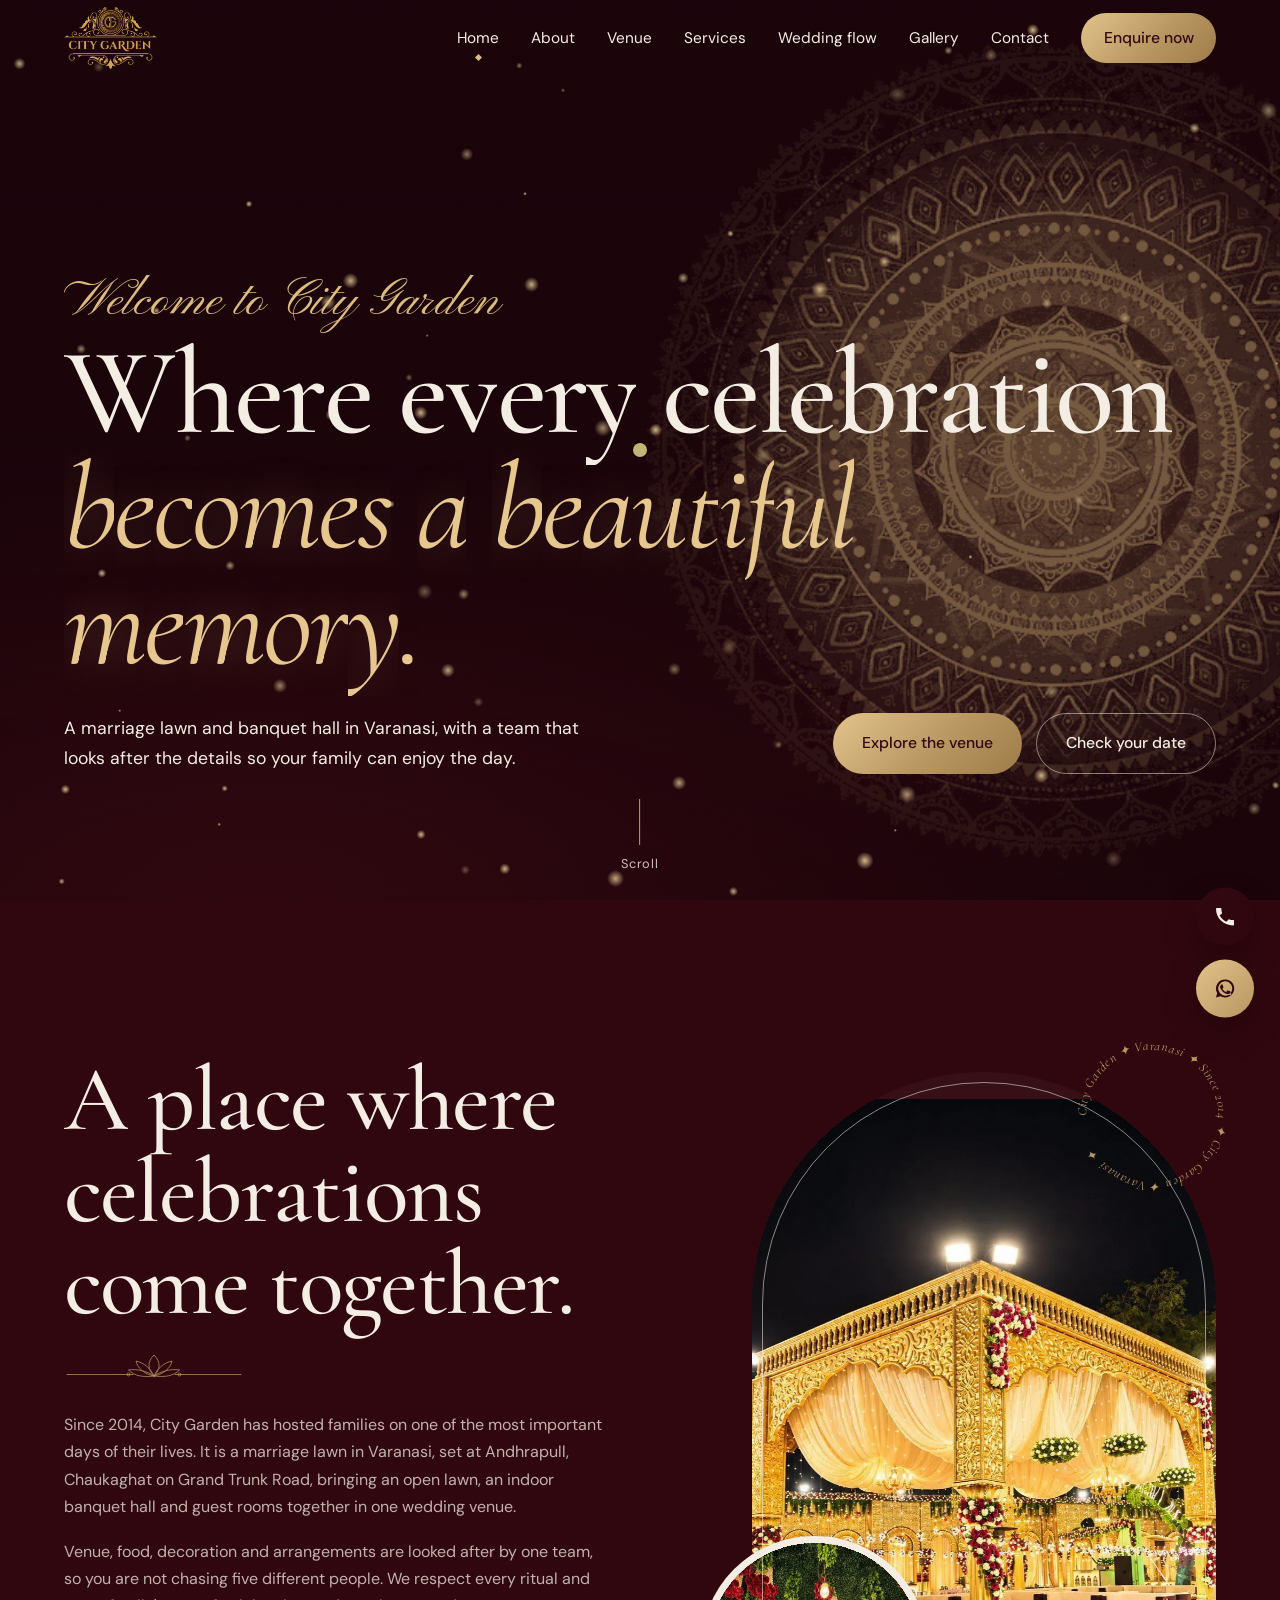
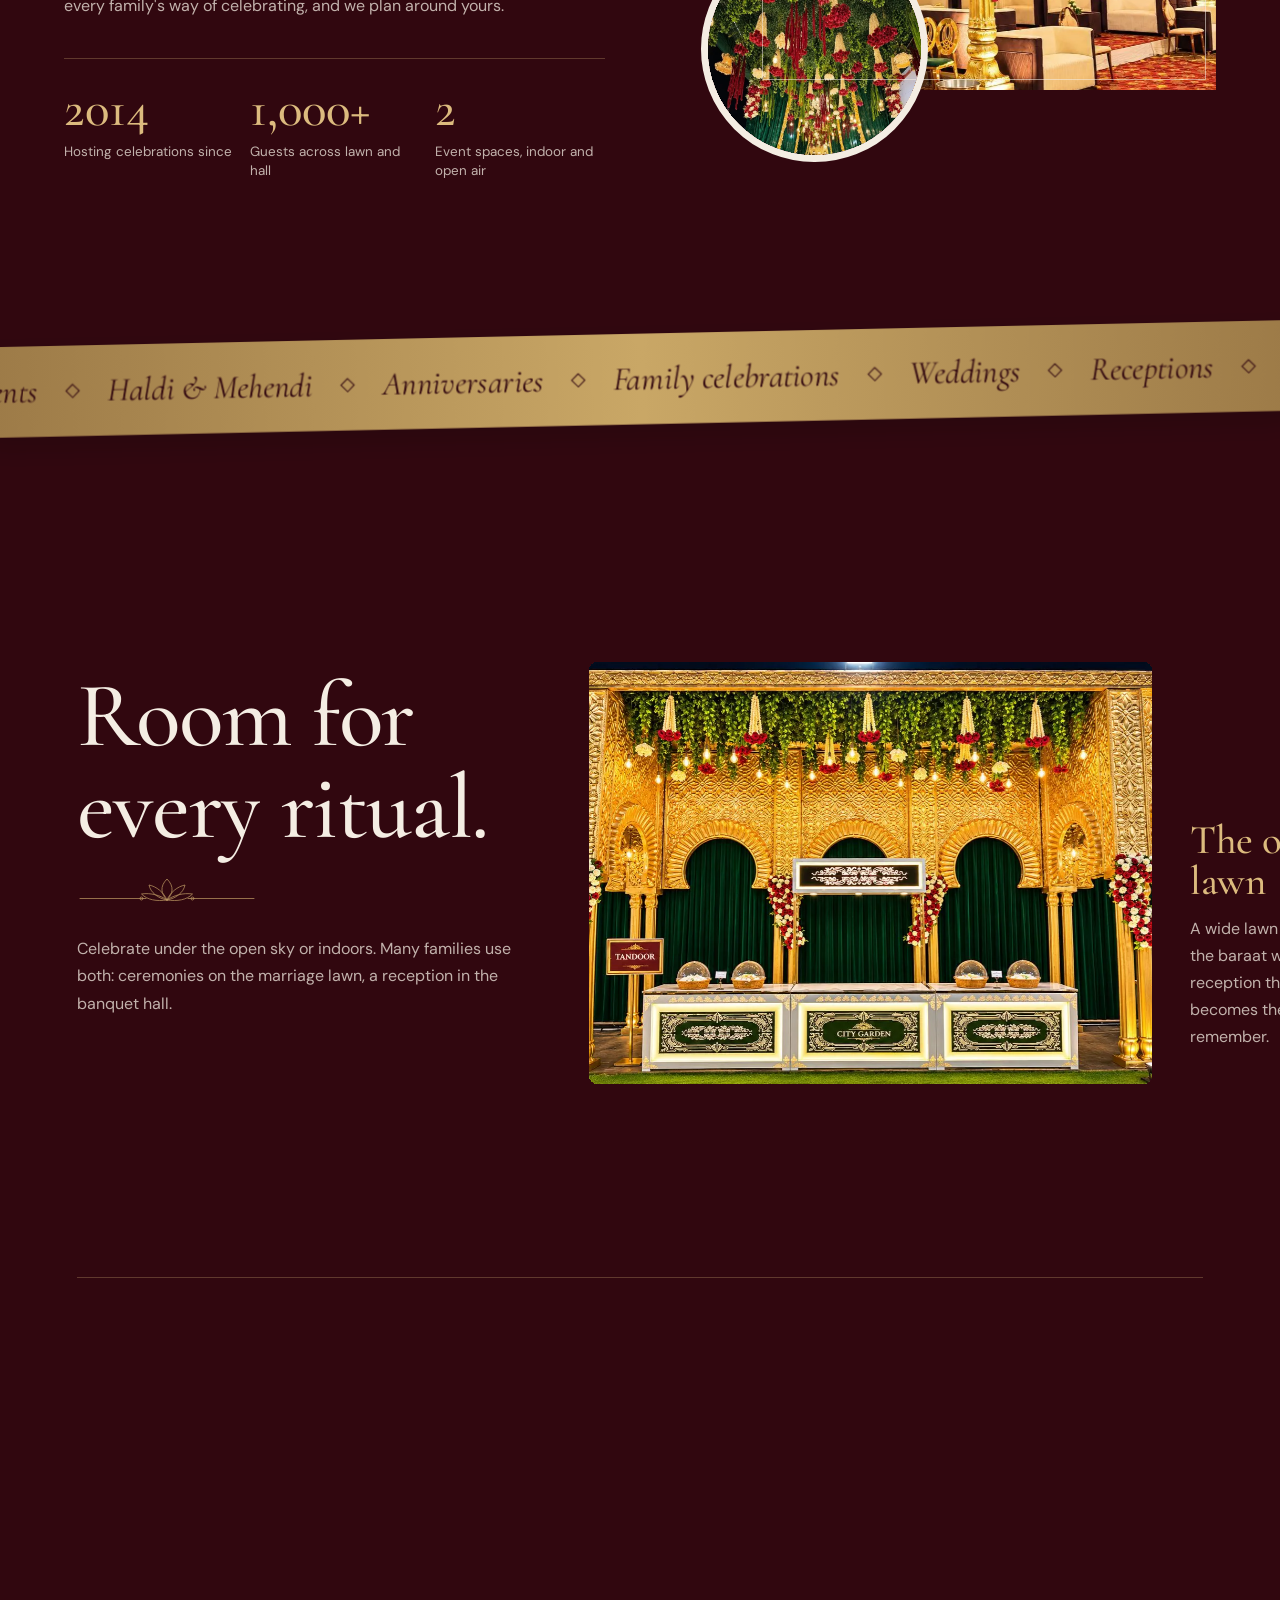
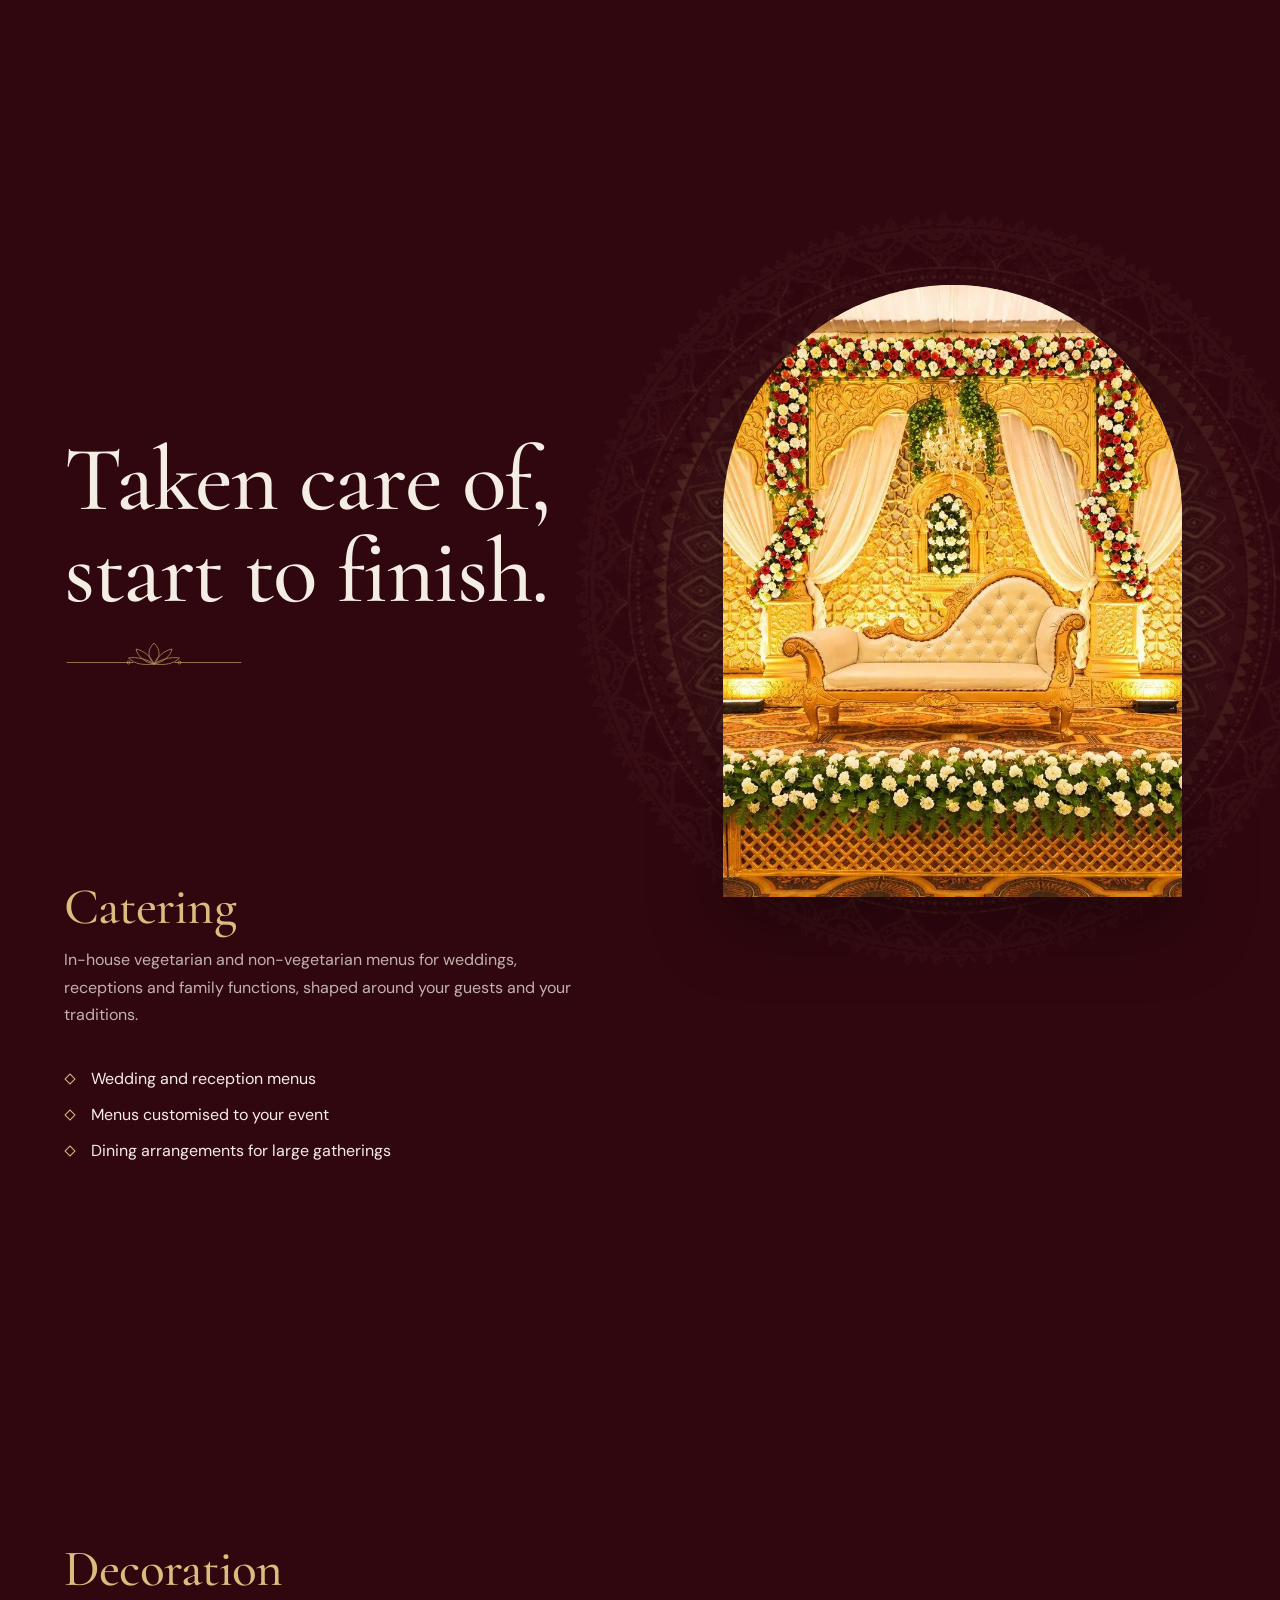
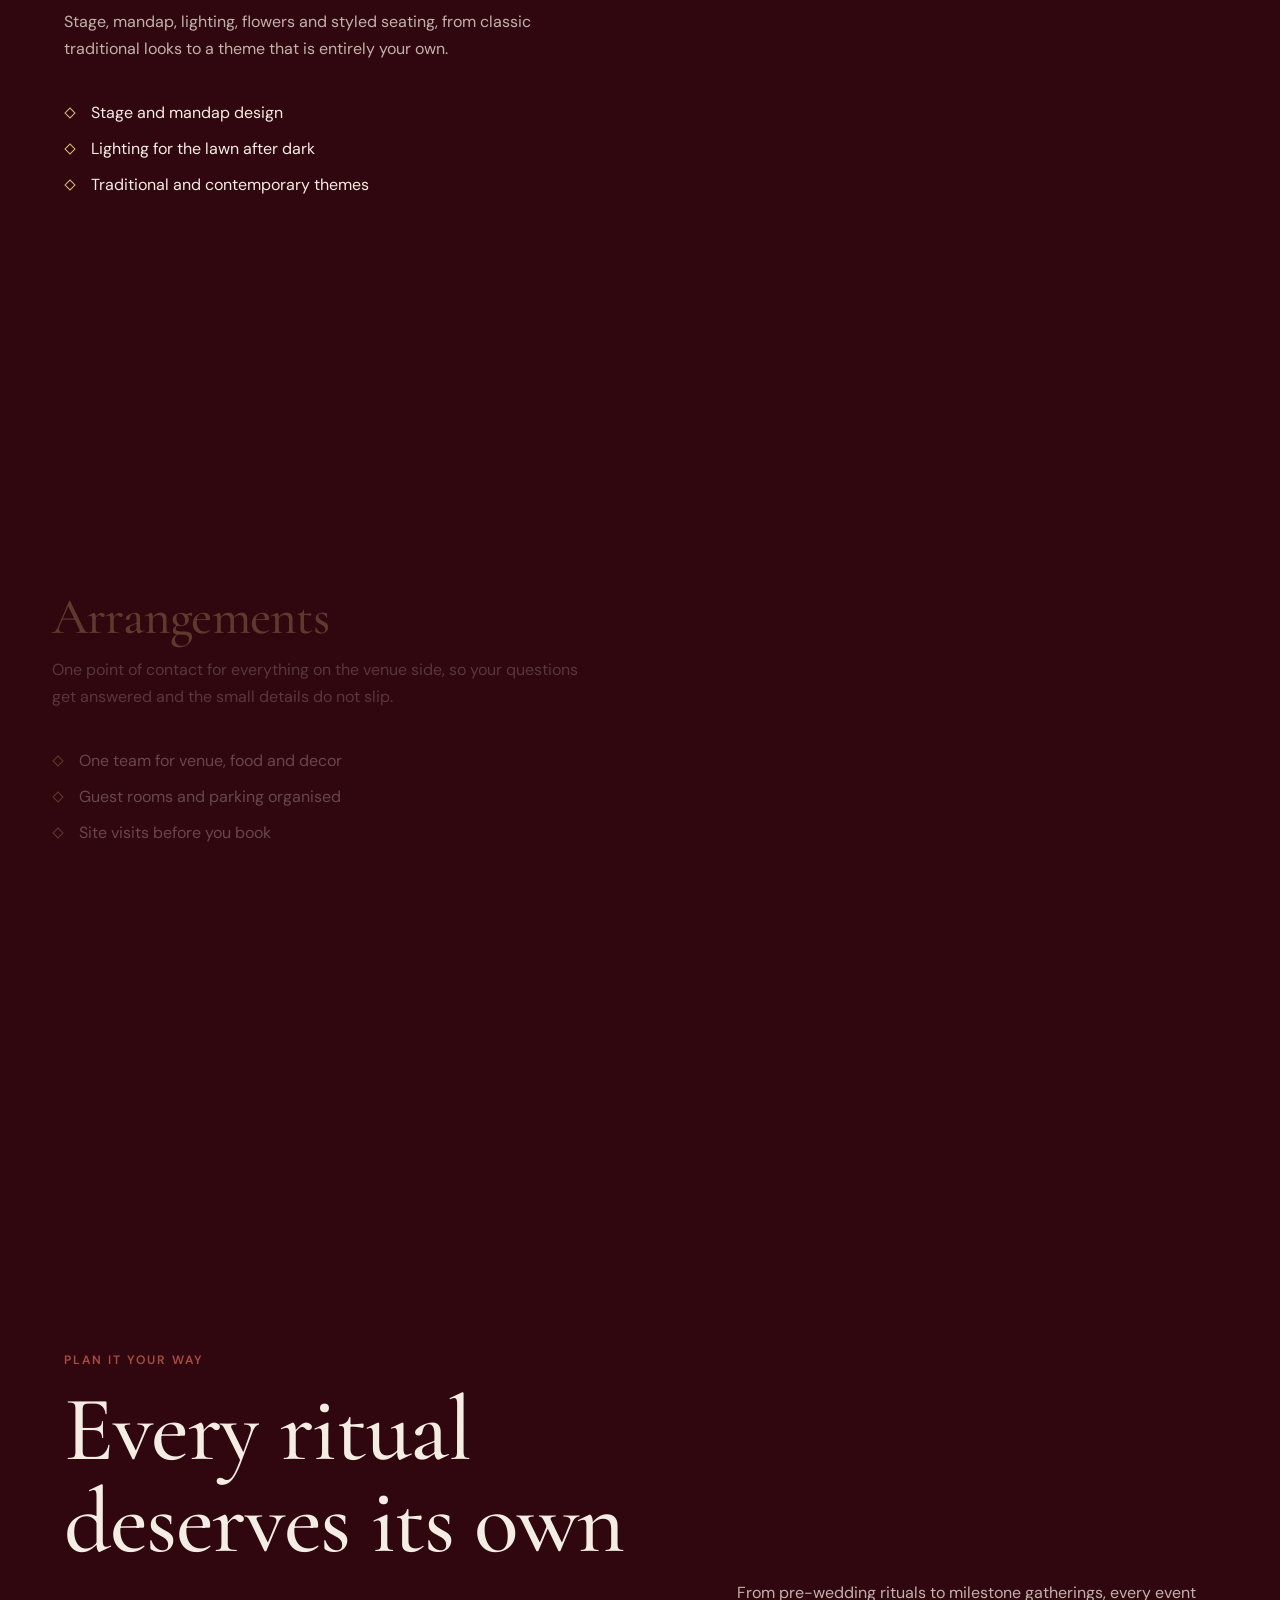
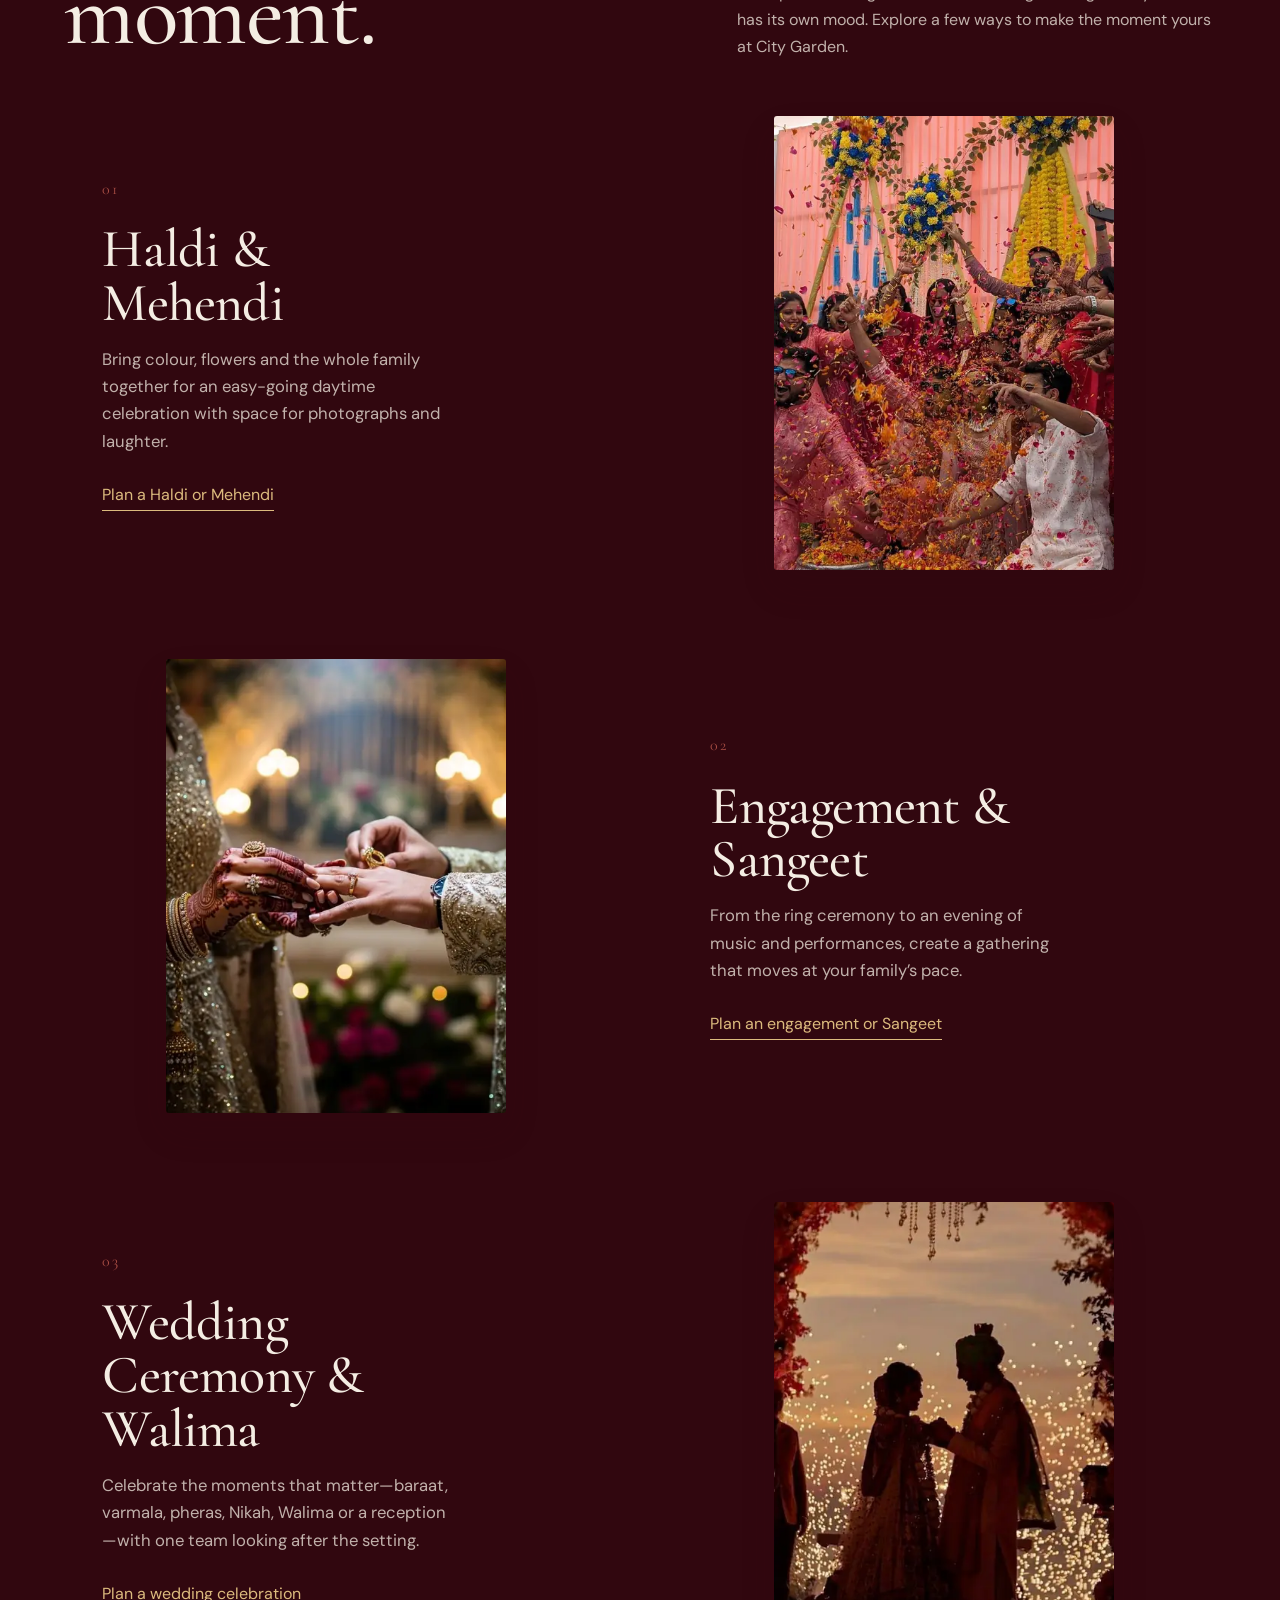
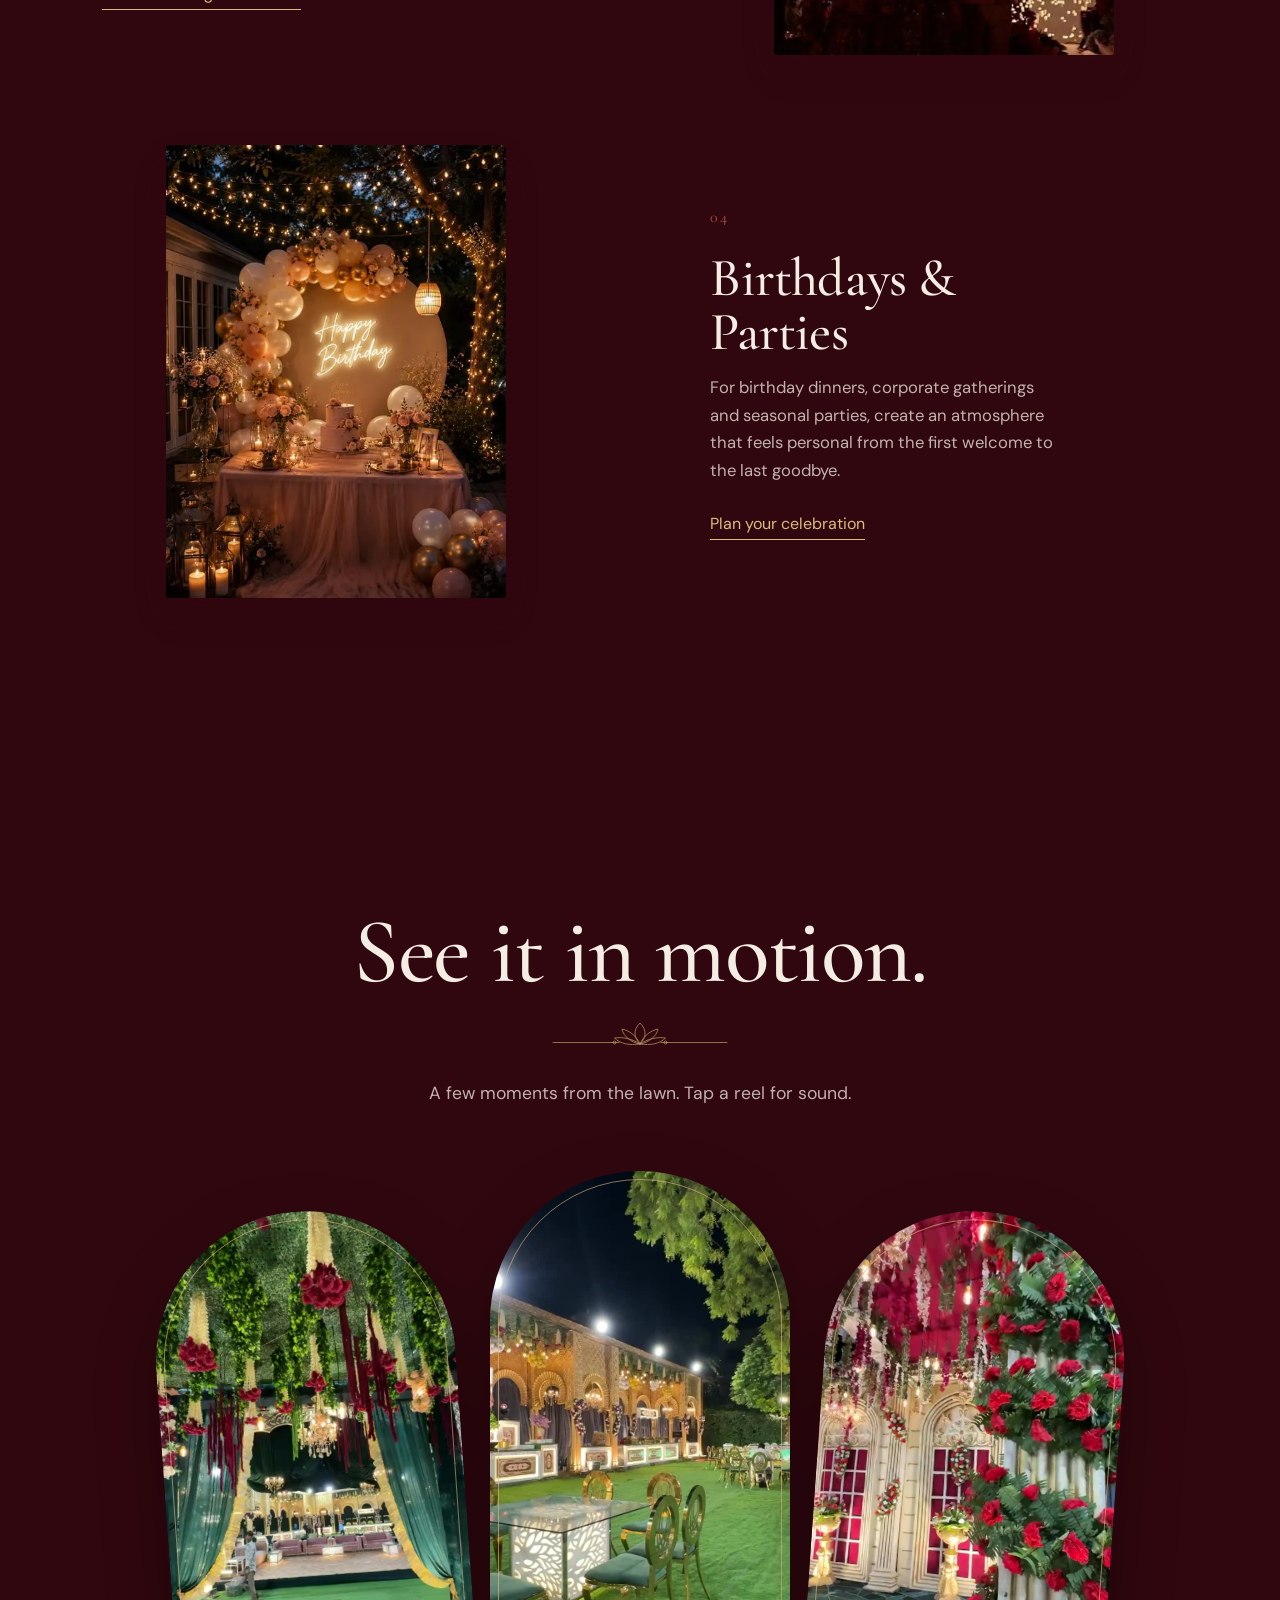
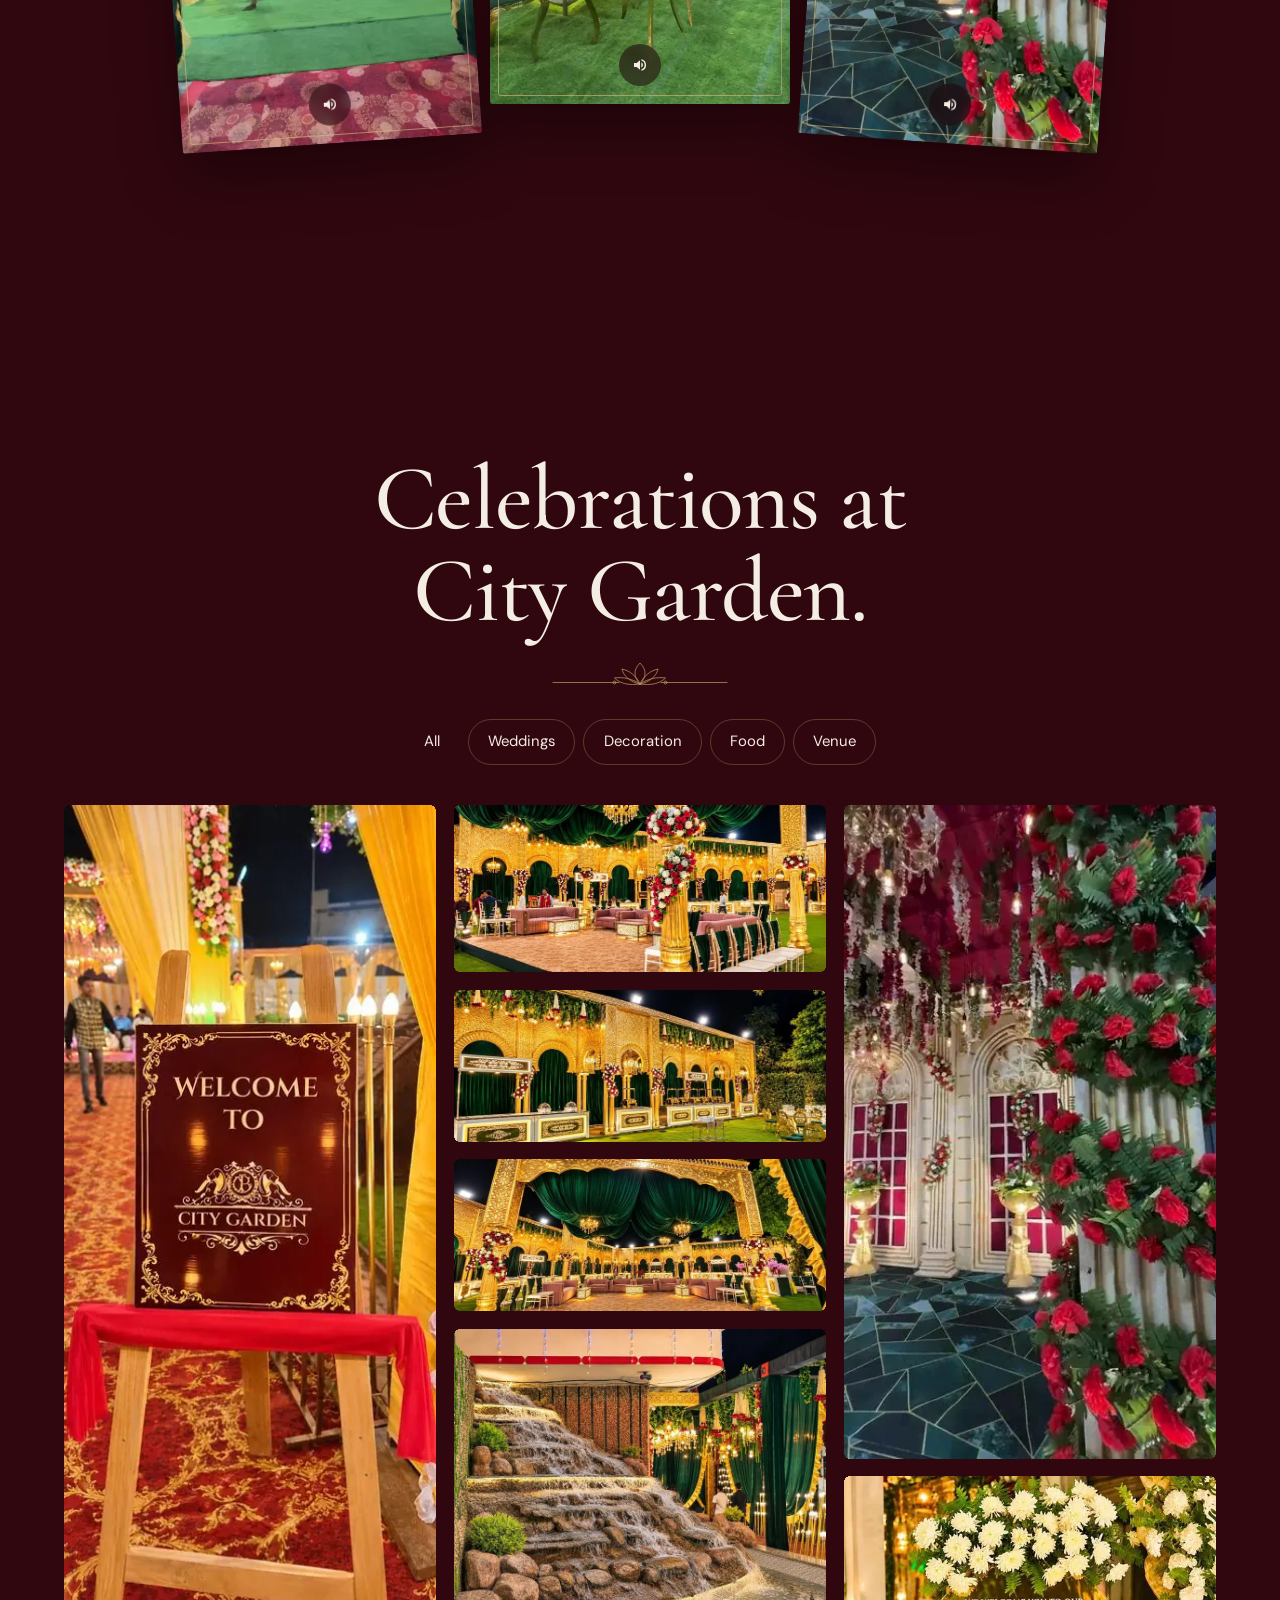
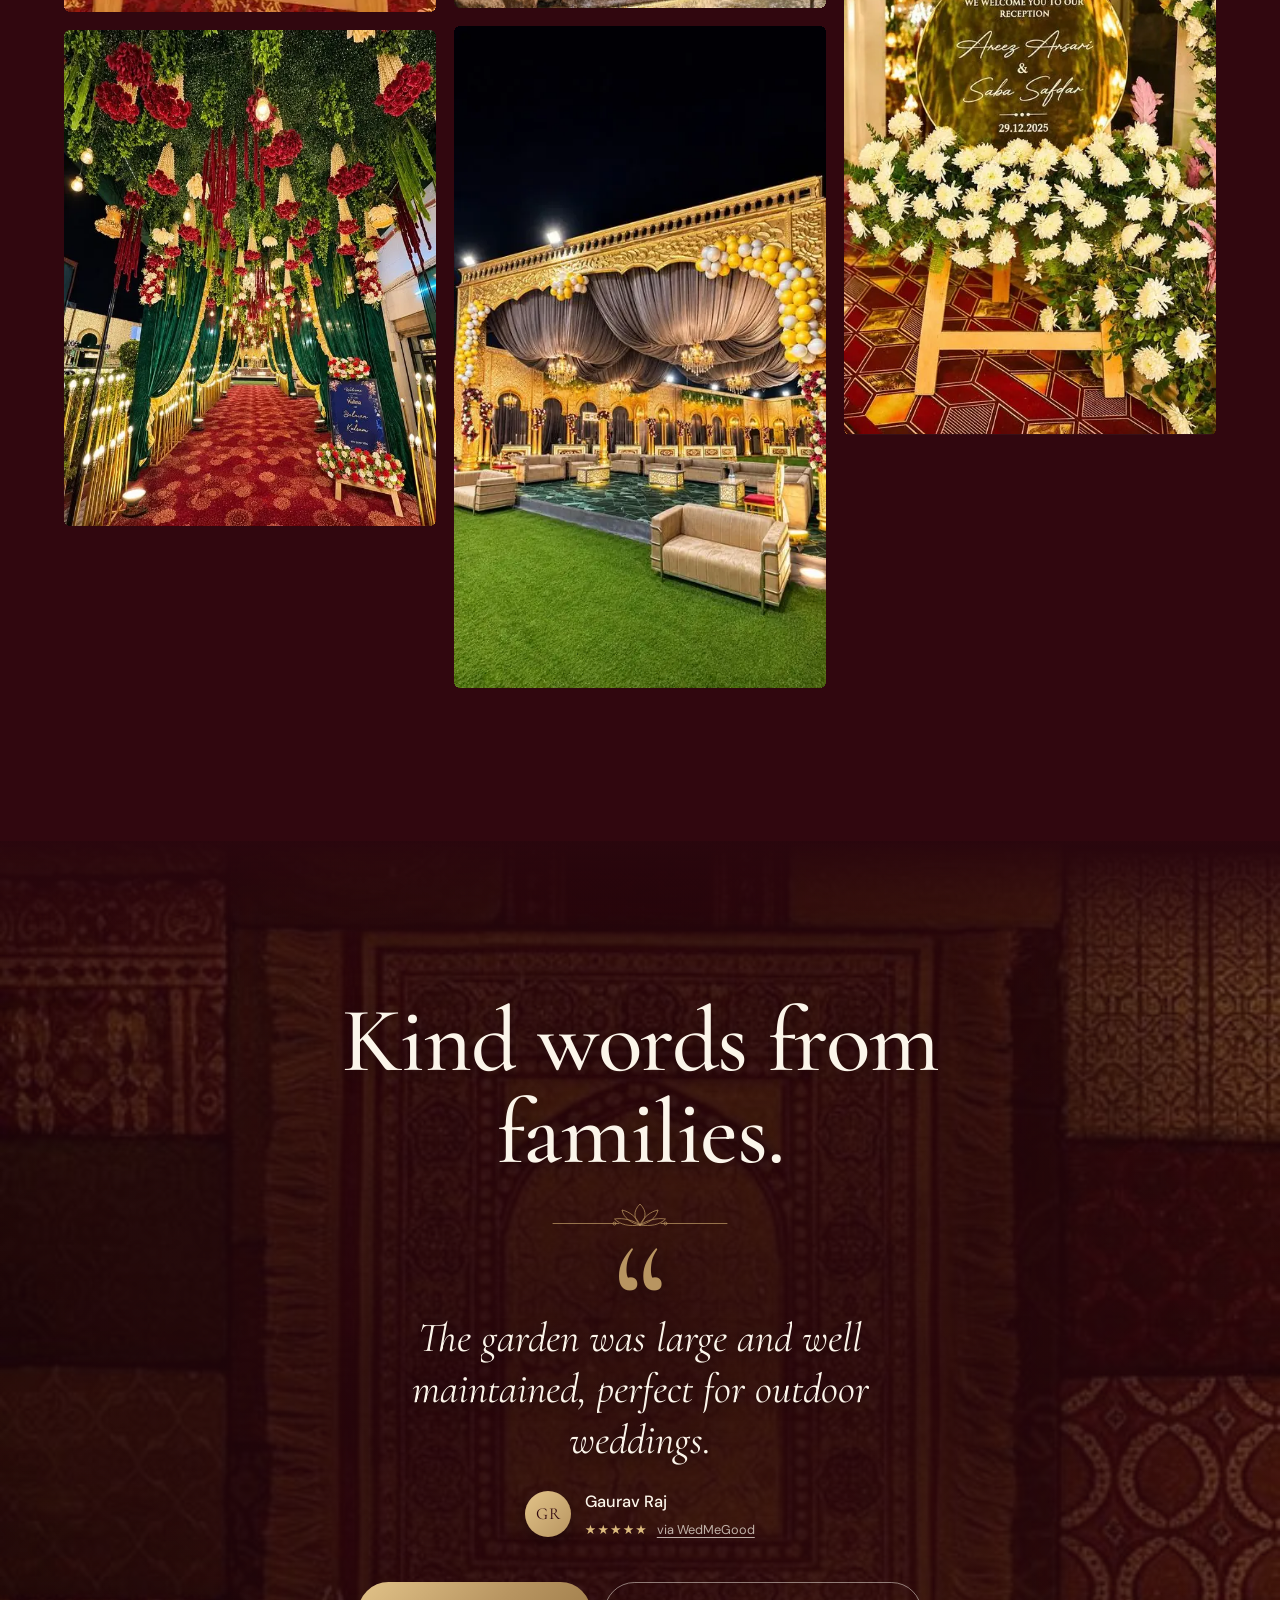
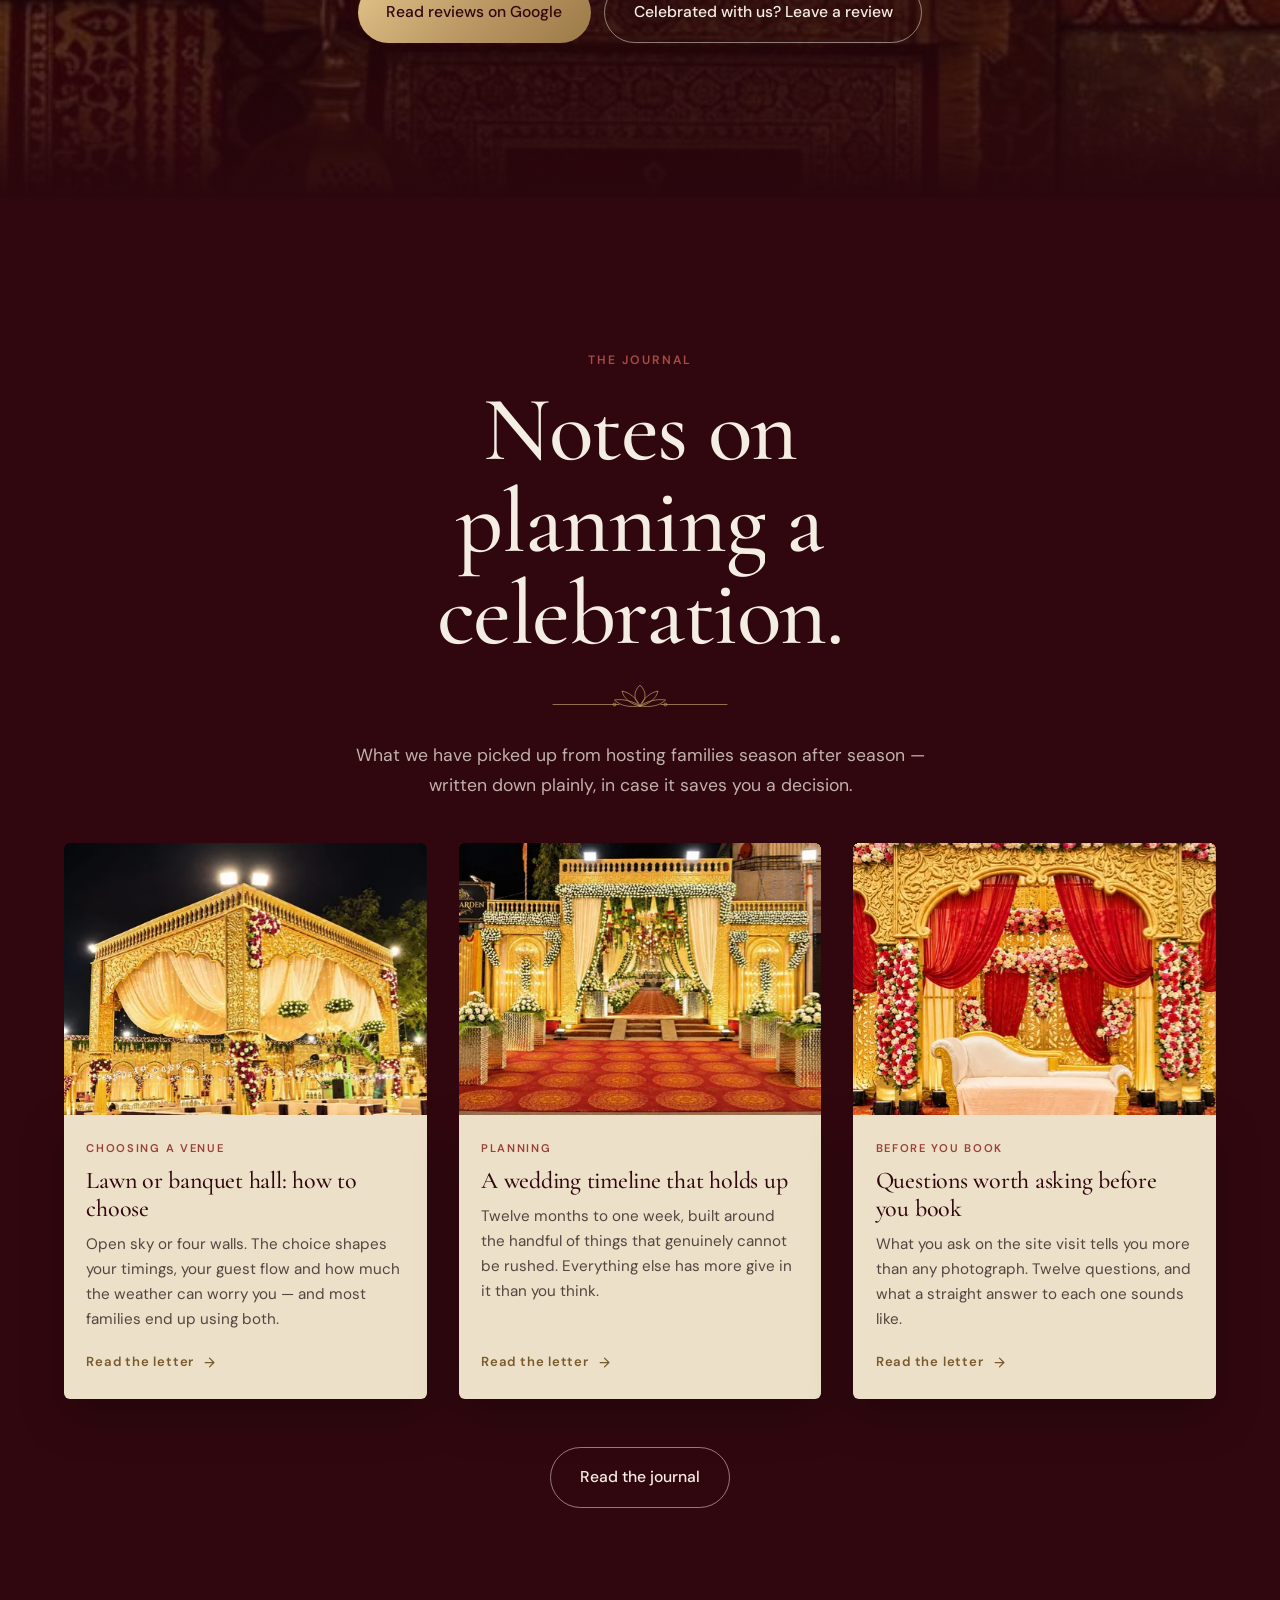
==== commit 097f6e1b: "Make the hero and services rings visible on phones Two separate causes, neither of them a stopped an" ====
--- a/index.html
+++ b/index.html
@@ -257,6 +257,9 @@
 
 
     <div class="svc-grid">
+      <!-- The desktop ring lives inside .svc-stage, which is display:none below 960px,
+           so phones had no ring in this section at all. This one is phone-only. -->
+      <div class="mandala svc-mandala-m" aria-hidden="true"><i></i><i></i><i></i></div>
       <div class="svc-list">
         <div class="svc-head">
       <h2 class="display" data-split>Taken care of, start to finish.</h2>
--- a/css/style.css
+++ b/css/style.css
@@ -287,6 +287,7 @@
 body[data-theme="green"] .services::before{opacity:1}
 .svc-head{position:relative;margin-bottom:2rem}
 .svc-grid{position:relative;display:grid;gap:4rem}
+.svc-list{position:relative;z-index:1}
 .svc-item{padding:0}
 .svc-item h3{color:var(--accent)}
 .svc-item p{color:var(--muted)}
@@ -694,13 +695,38 @@
 /* Hero: large mandala on the right, turns a little more as you scroll */
 .hero-mandala{z-index:1;right:-16vw;top:50%;width:min(70vw,860px);margin-top:calc(min(70vw,860px)/-2);opacity:0;transition:opacity 2.5s 1s;transform:rotate(var(--scroll-rot,0deg))}
 body.is-ready .hero-mandala{opacity:.5}
+/* On a phone the hero photograph is full-bleed and busy -- flowers, foliage, lanterns --
+   and gold line-art laid over it simply disappears, which reads as "the ring isn't
+   turning" when in fact it is. Moved onto the one calm, dark area in the frame (the
+   carpet at the foot of the corridor) and brightened, so the movement has something
+   plain to turn against. */
+@media (max-width:699px){
+  .hero-mandala{right:-26vw;top:auto;bottom:-26vw;margin-top:0;width:96vw}
+  body.is-ready .hero-mandala{opacity:.62}
+}
 
 /* Services sticky image, footer */
 @media (min-width:960px){.stage-mandala{left:50%;top:50%;width:150%;transform:translate(-50%,-50%);opacity:.32}}
-.footer-mandala{left:50%;bottom:-48%;width:min(1000px,140vw);transform:translateX(-50%);opacity:.2}
-.footer-mandala i:nth-child(1){animation-duration:28s}
-.footer-mandala i:nth-child(2){animation-duration:44s}
-.footer-mandala i:nth-child(3){animation-duration:66s}
+/* Phones get their own ring in the services section. The desktop one is a child of
+   .svc-stage, and .svc-stage is display:none below 960px -- a child of a hidden
+   parent cannot be brought back, so this is a separate element rather than a
+   re-positioning of that one, which keeps the desktop layout untouched. */
+.svc-mandala-m{left:50%;top:34%;width:158vw;transform:translateX(-50%);opacity:.3;z-index:0}
+.svc-mandala-m i:nth-child(1){animation-duration:22s}
+.svc-mandala-m i:nth-child(2){animation-duration:34s}
+.svc-mandala-m i:nth-child(3){animation-duration:52s}
+@media (min-width:960px){.svc-mandala-m{display:none}}
+/* The footer ring was turning but nobody could tell: at opacity .2, and sunk far
+   enough that only the outermost -- and most rotationally symmetric -- band showed,
+   it changed the screen by under 1/255 over four seconds, where the hero ring manages
+   2.4. Lifted, brightened and sped up until the movement actually reads. */
+.footer-mandala{left:50%;bottom:-34%;width:min(1000px,140vw);transform:translateX(-50%);opacity:.34}
+.footer-mandala i:nth-child(1){animation-duration:20s}
+.footer-mandala i:nth-child(2){animation-duration:32s}
+.footer-mandala i:nth-child(3){animation-duration:48s}
+/* A phone shows a smaller slice of the ring, so it needs a little more of it to
+   read as turning at all. */
+@media (max-width:699px){.footer-mandala{bottom:-26%;opacity:.42}}
 
 /* =====================================================================
    Reviews: textile wall background (images/pattern-wall.jpg)
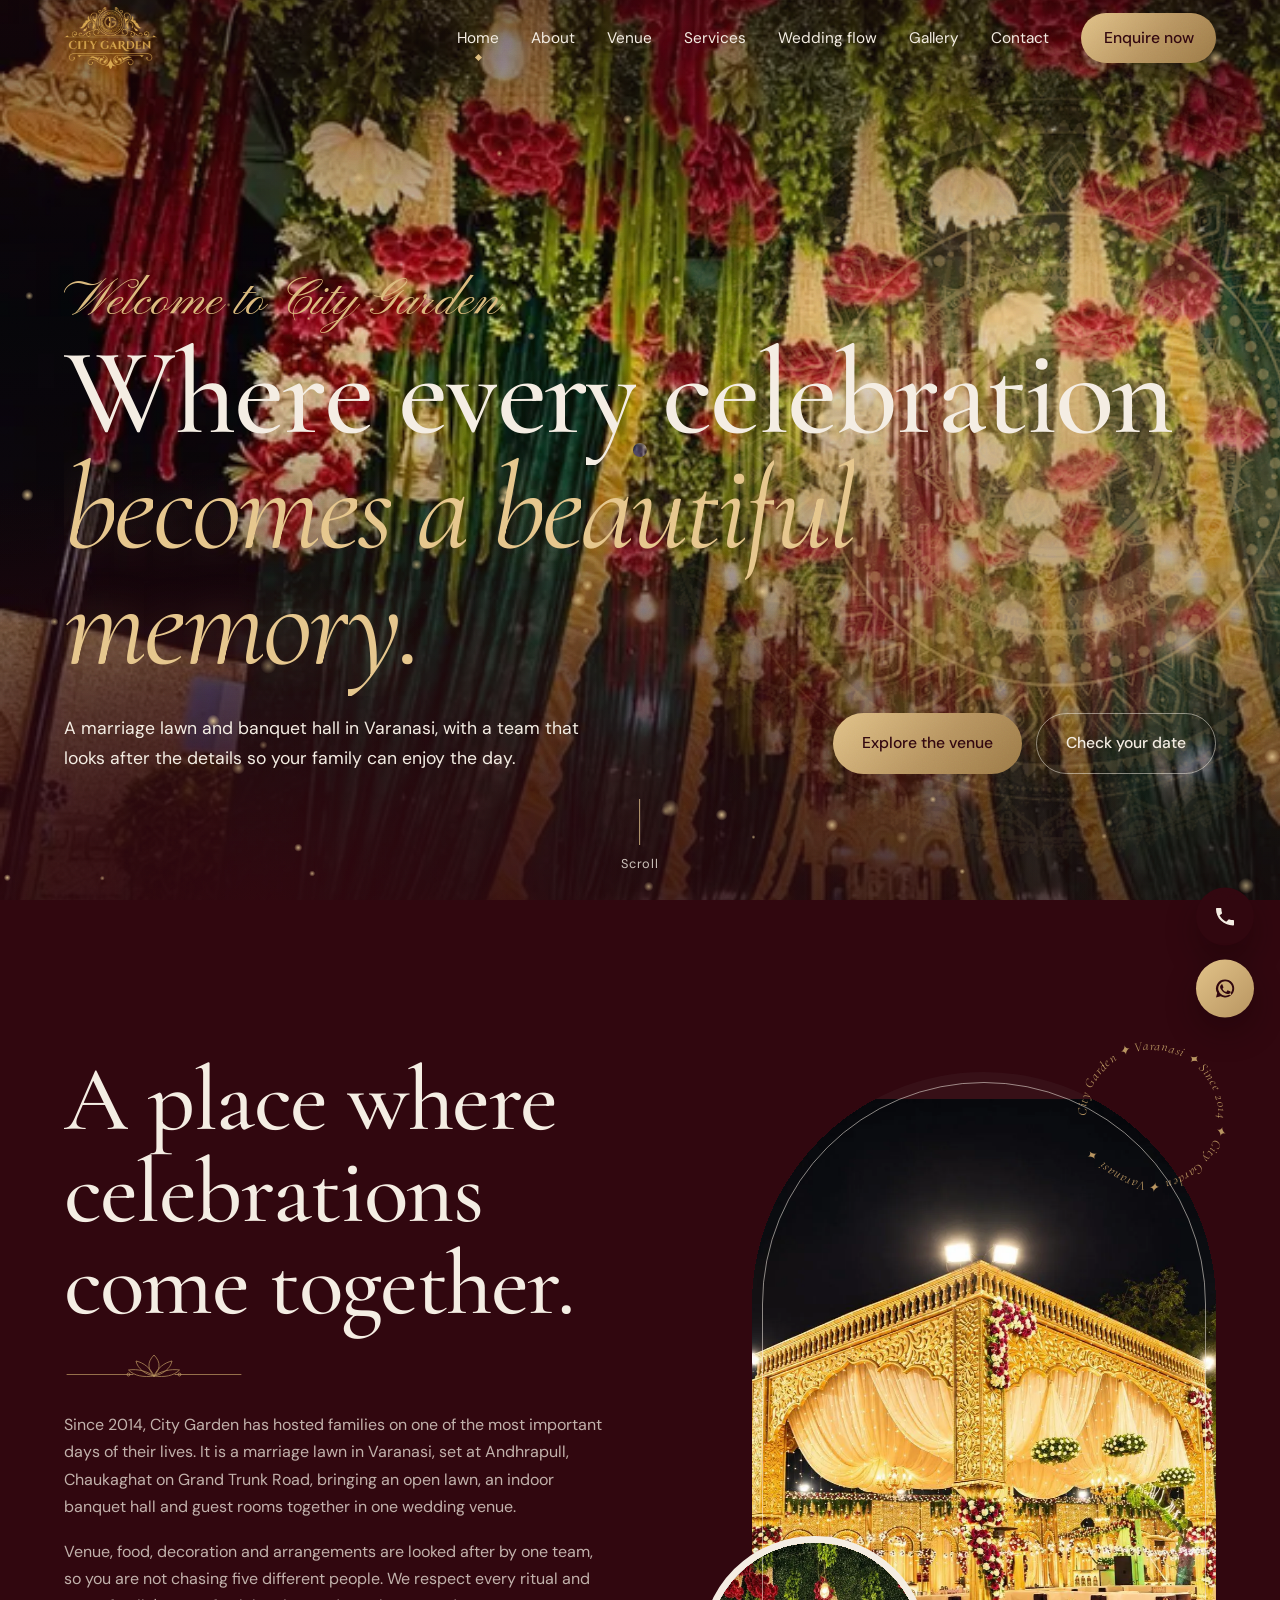
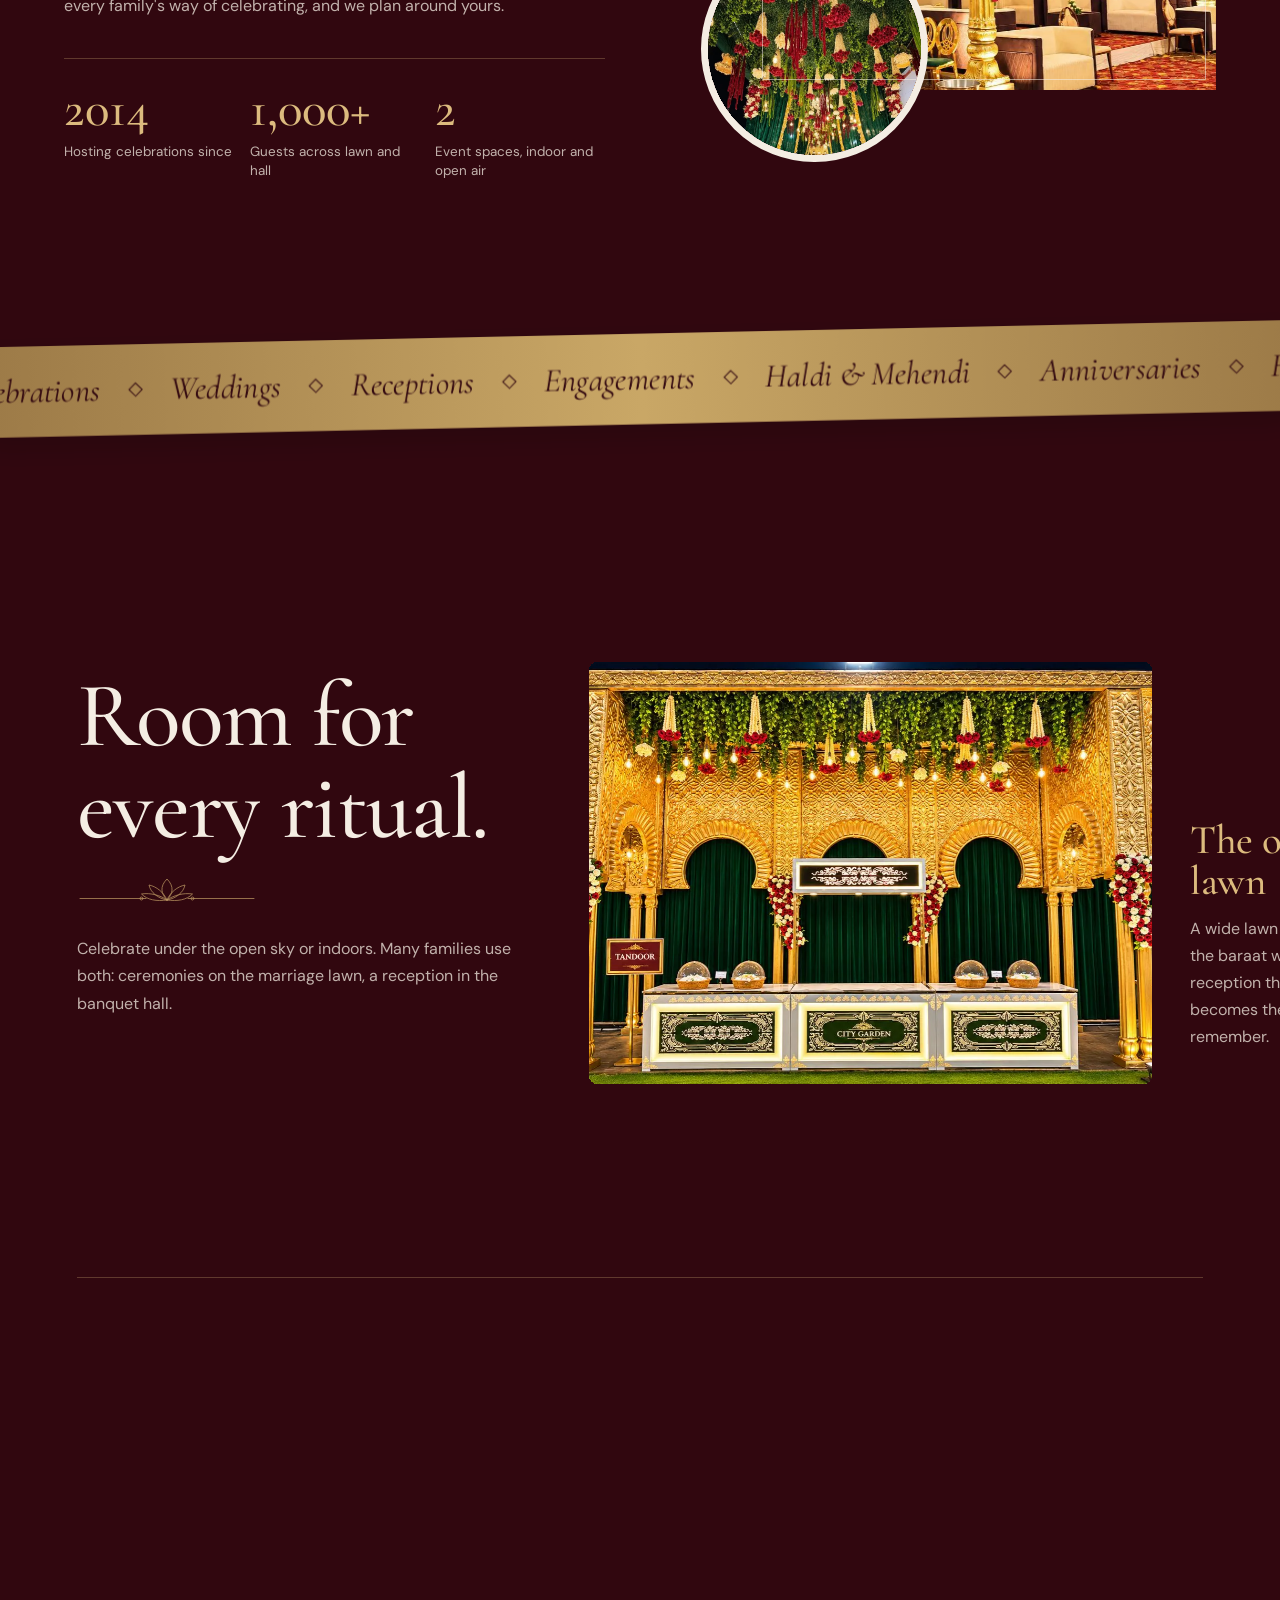
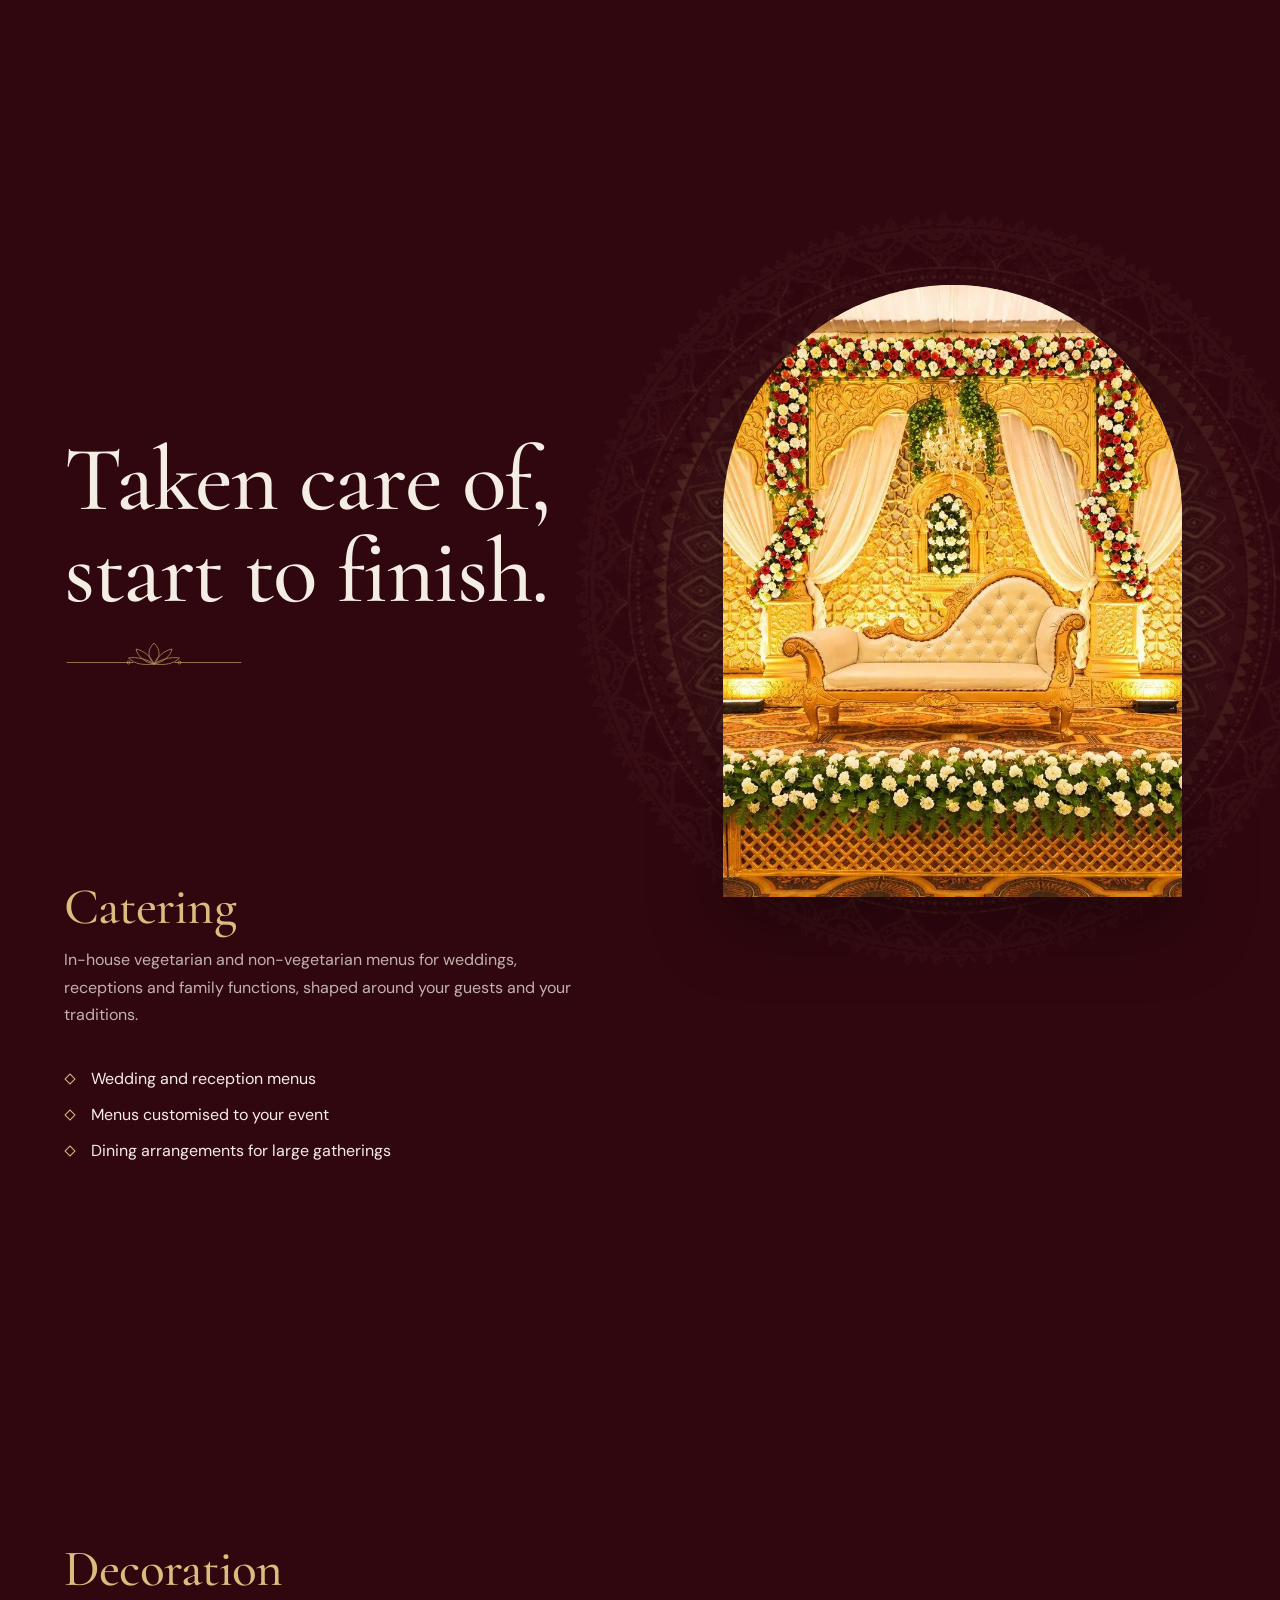
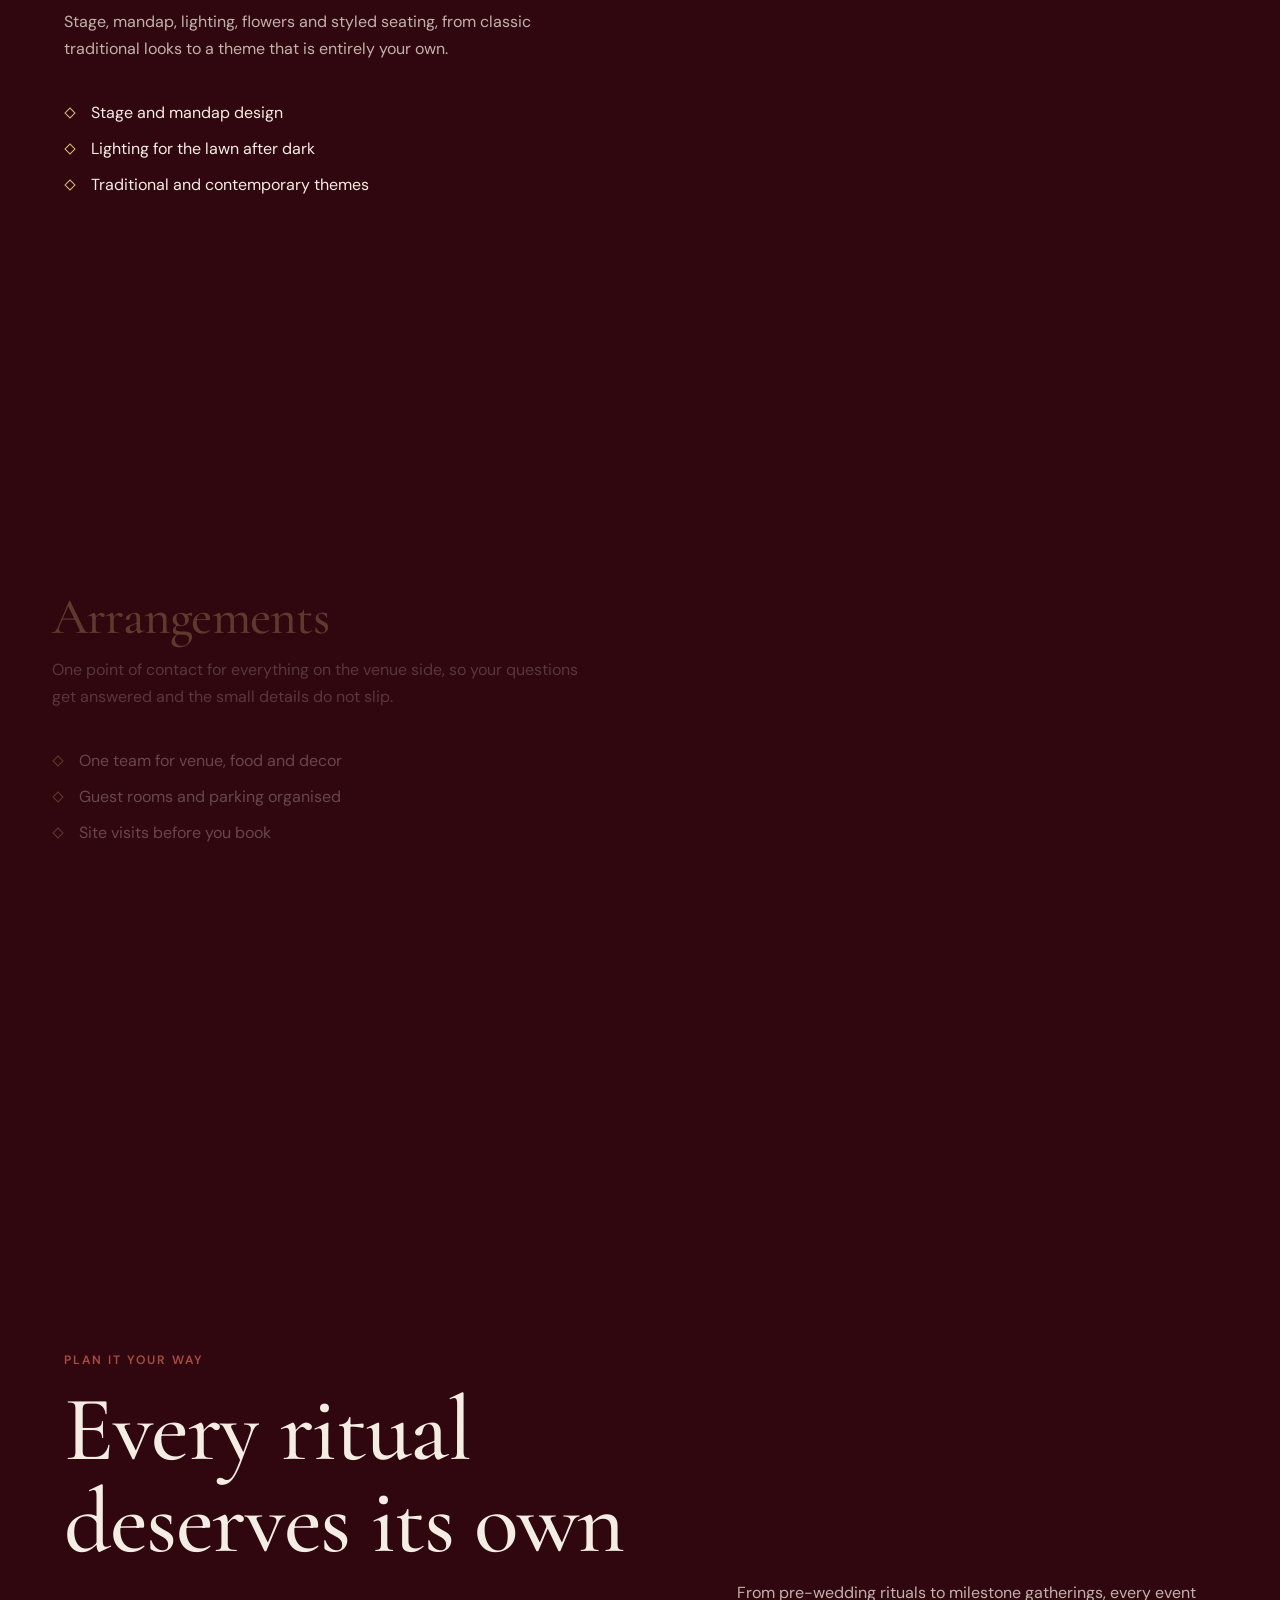
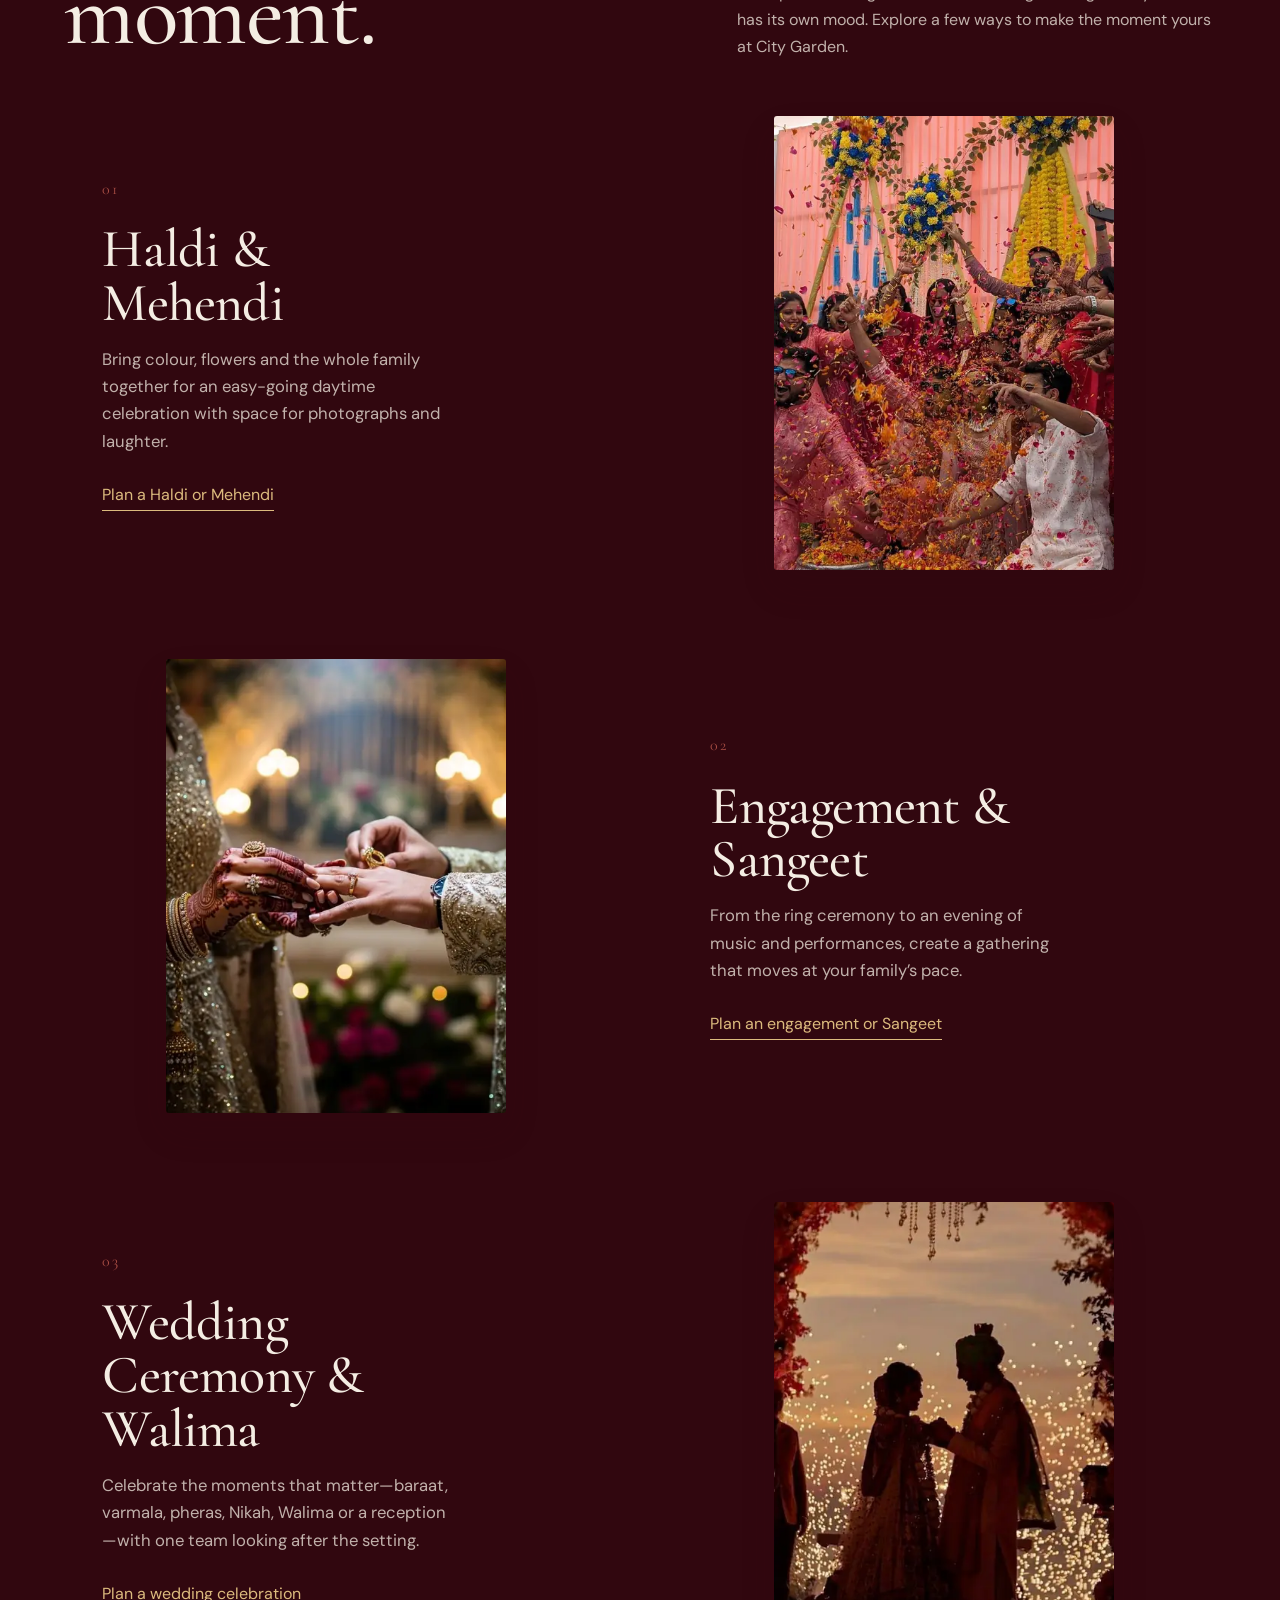
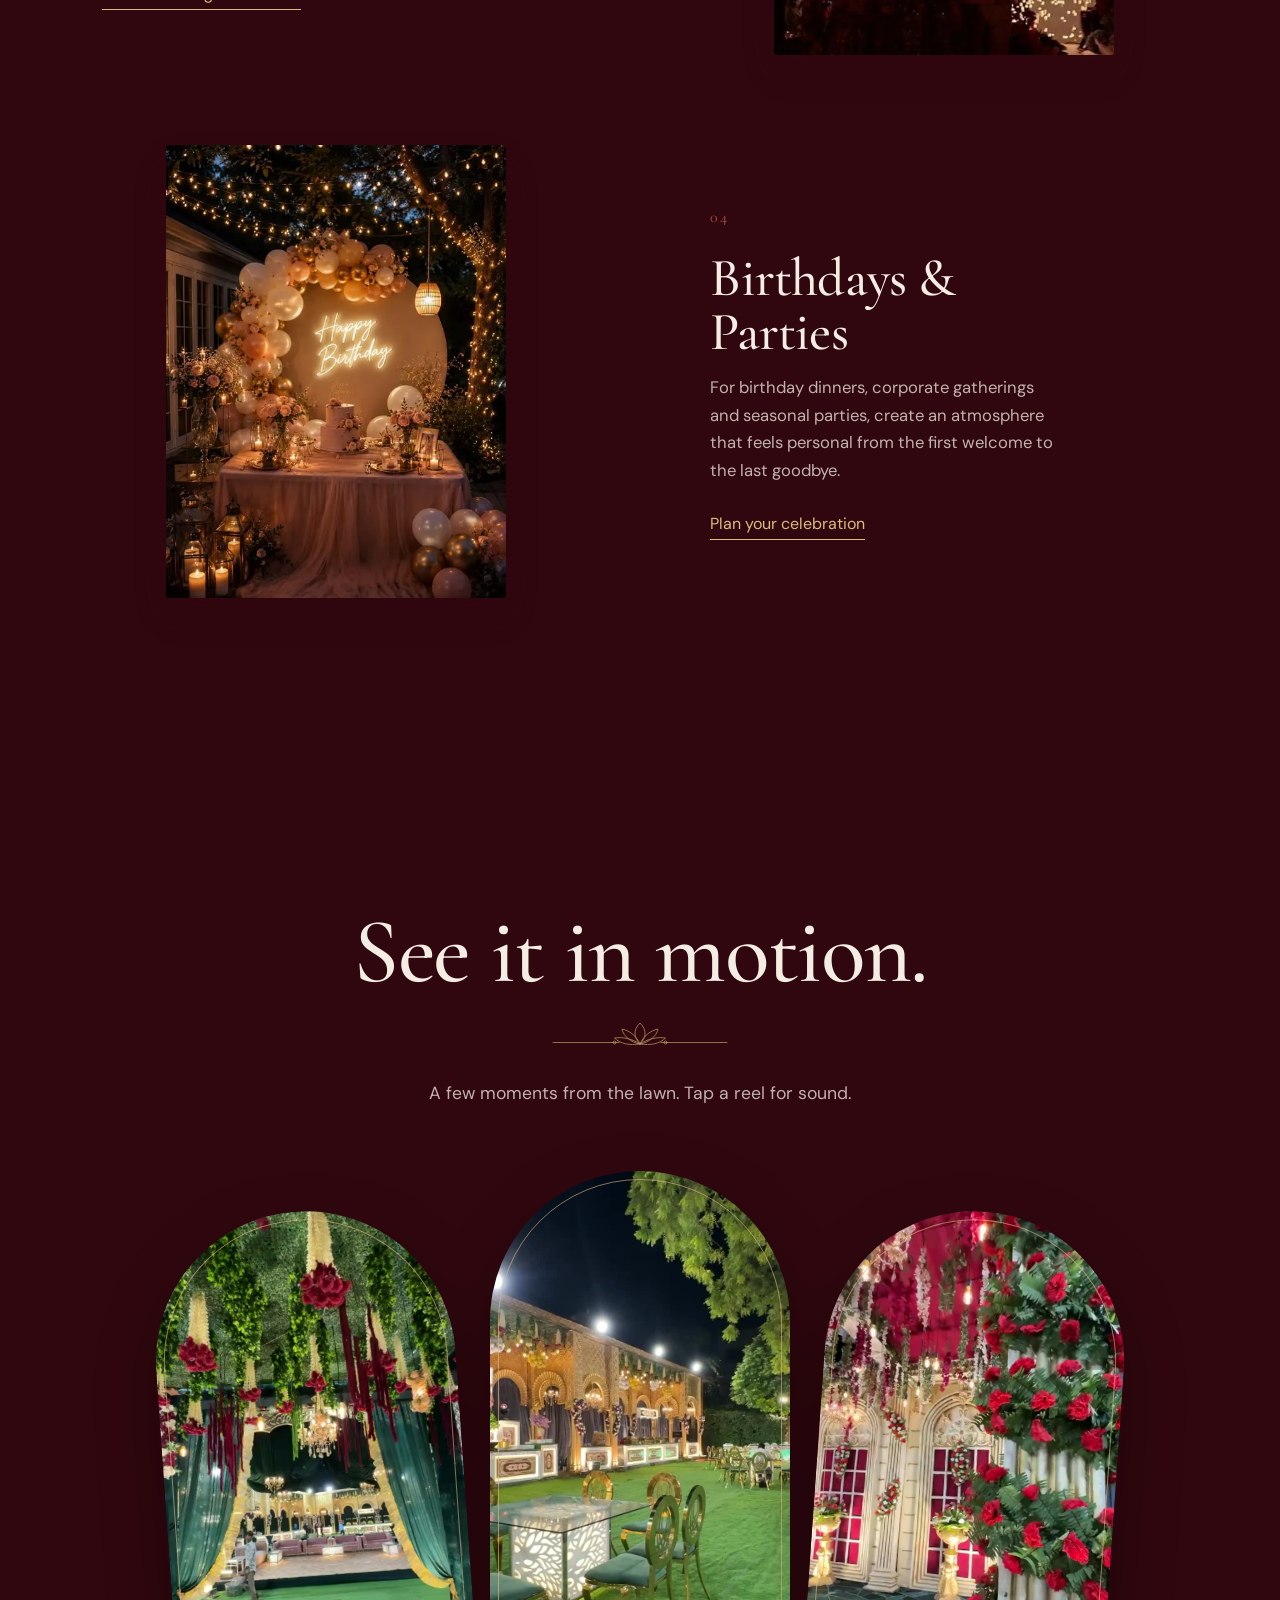
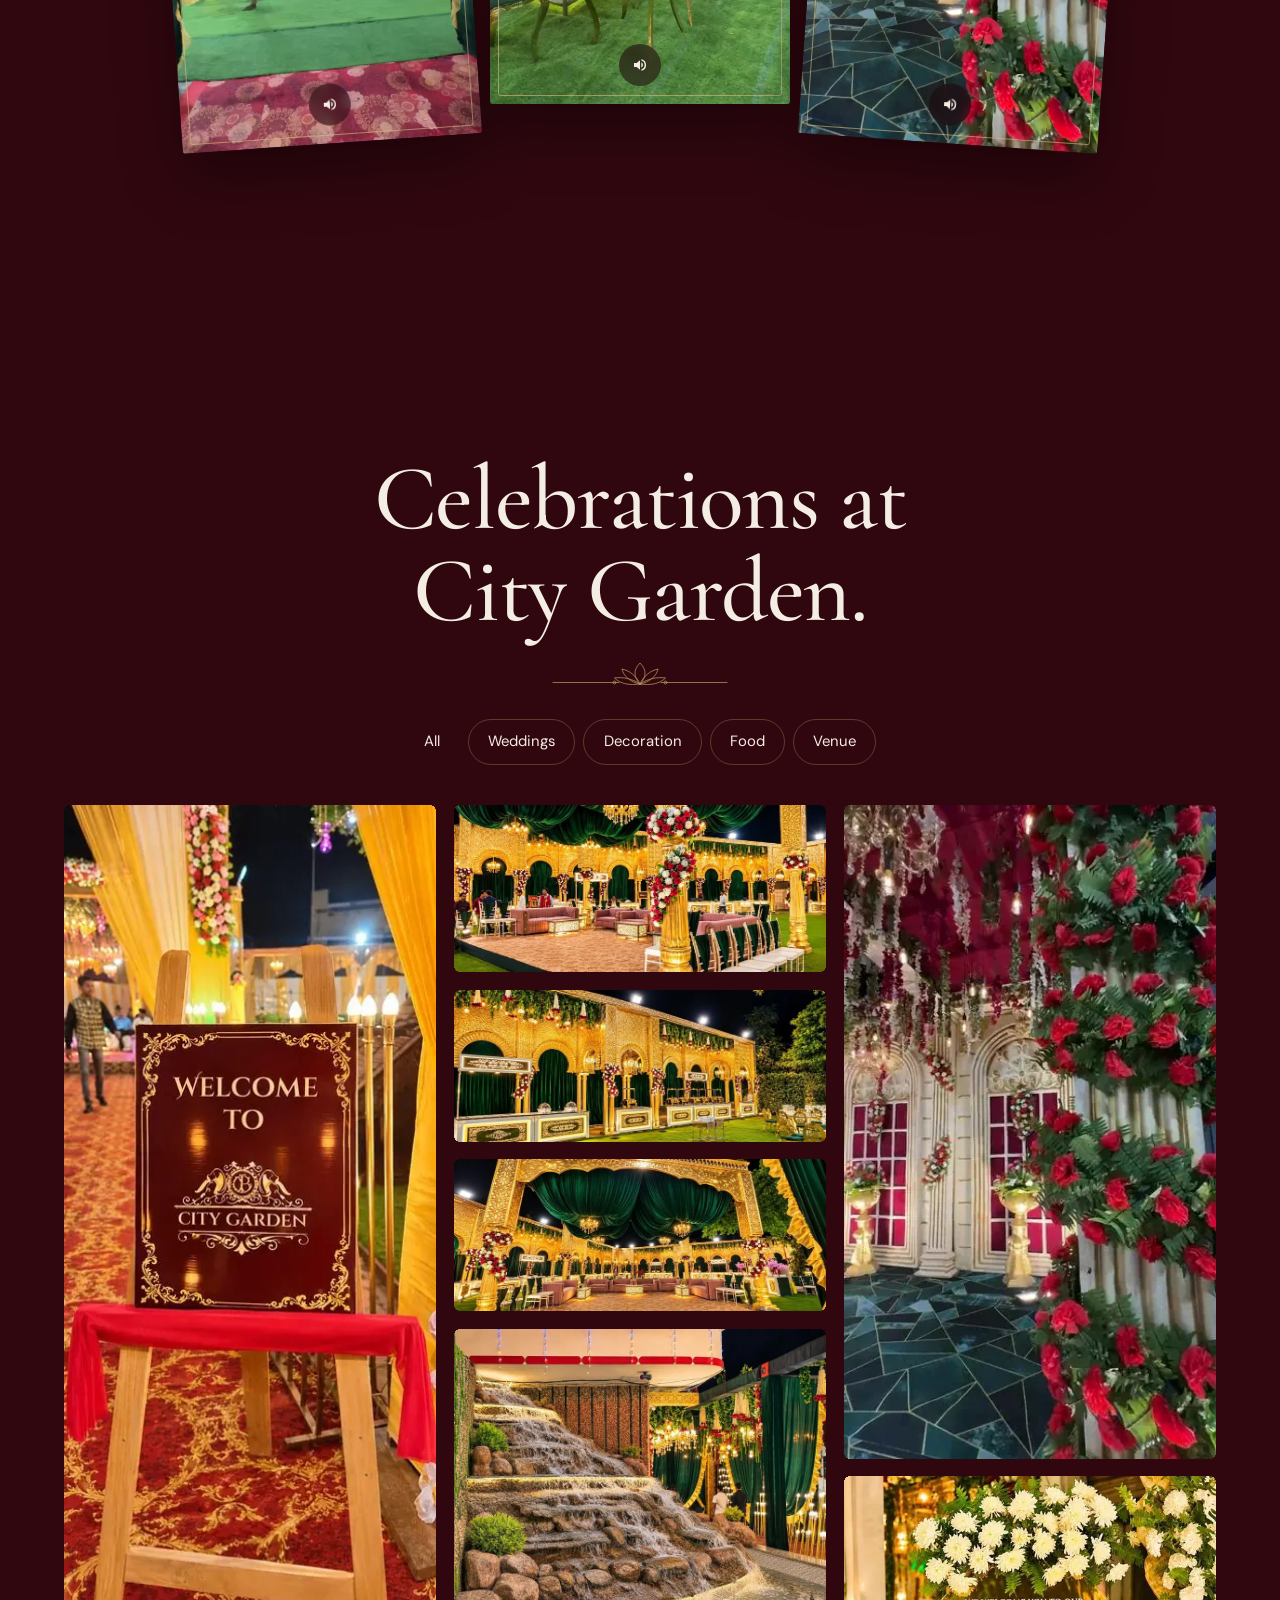
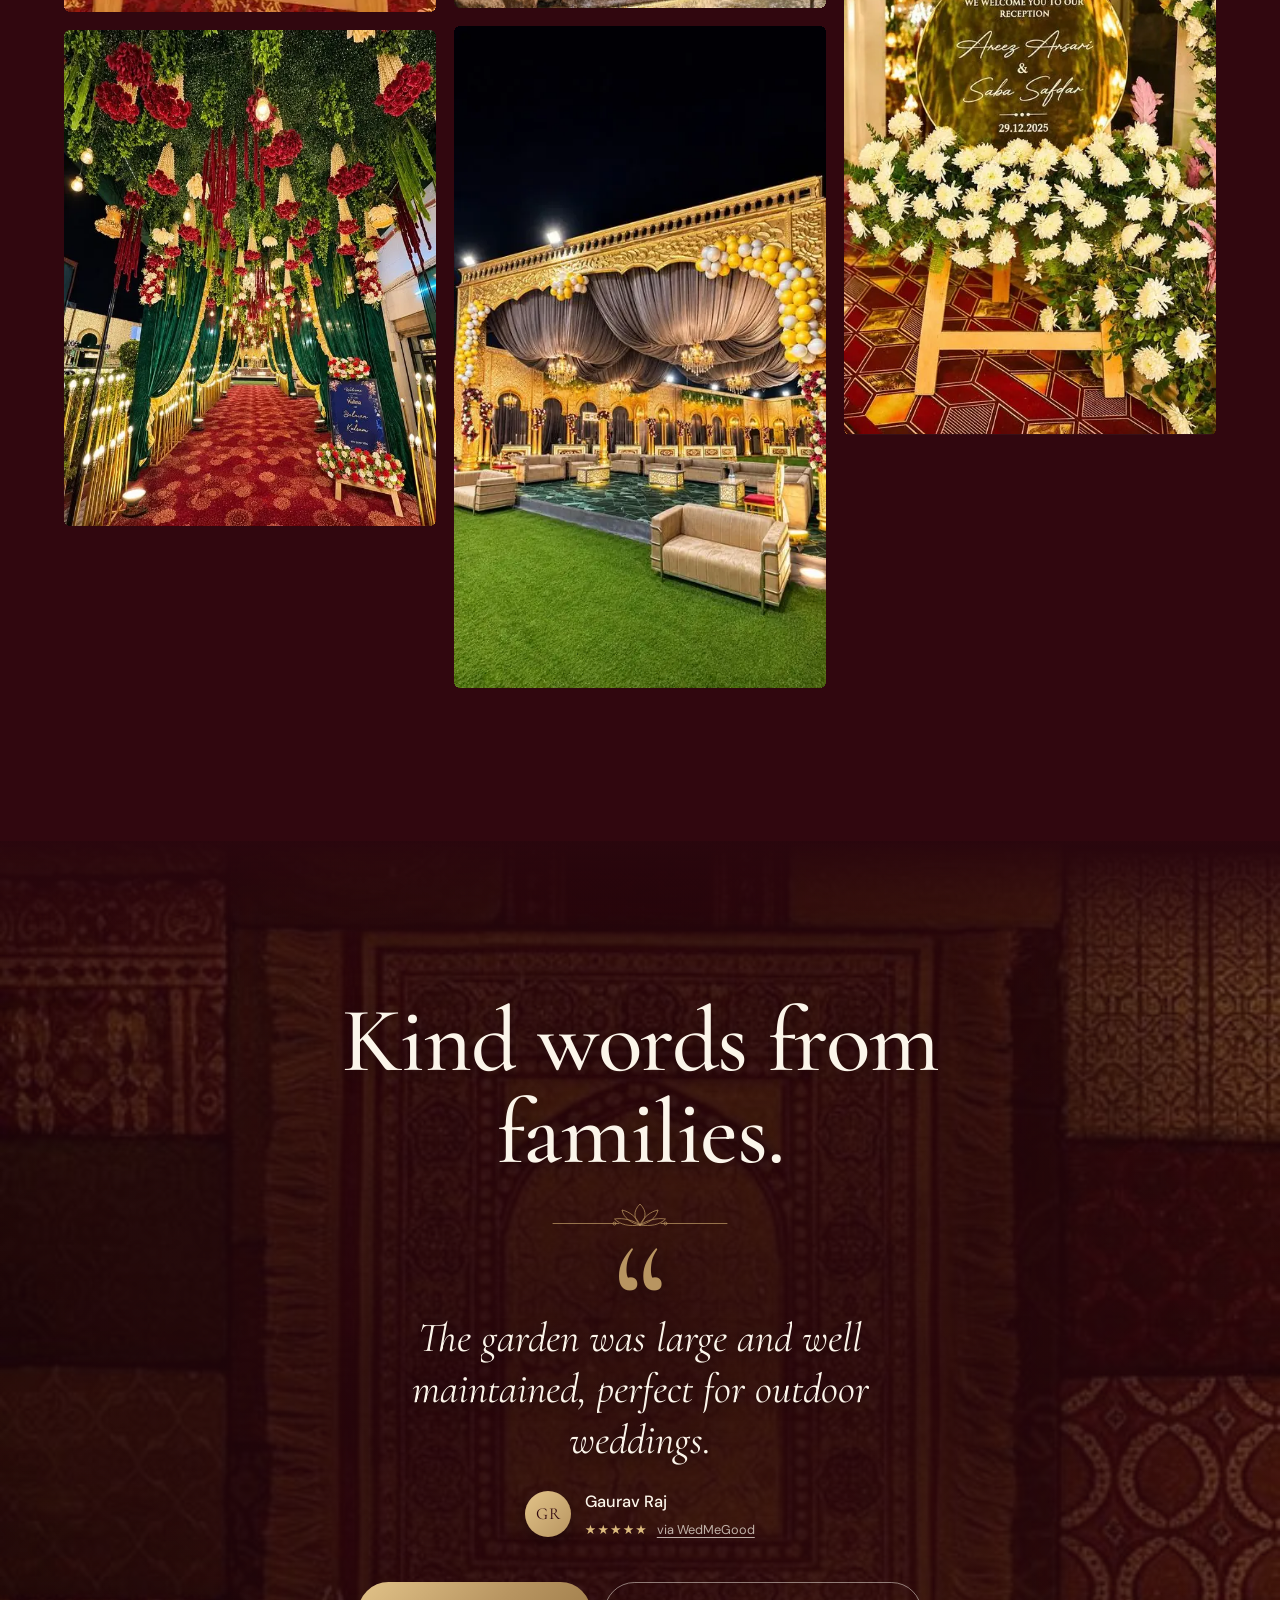
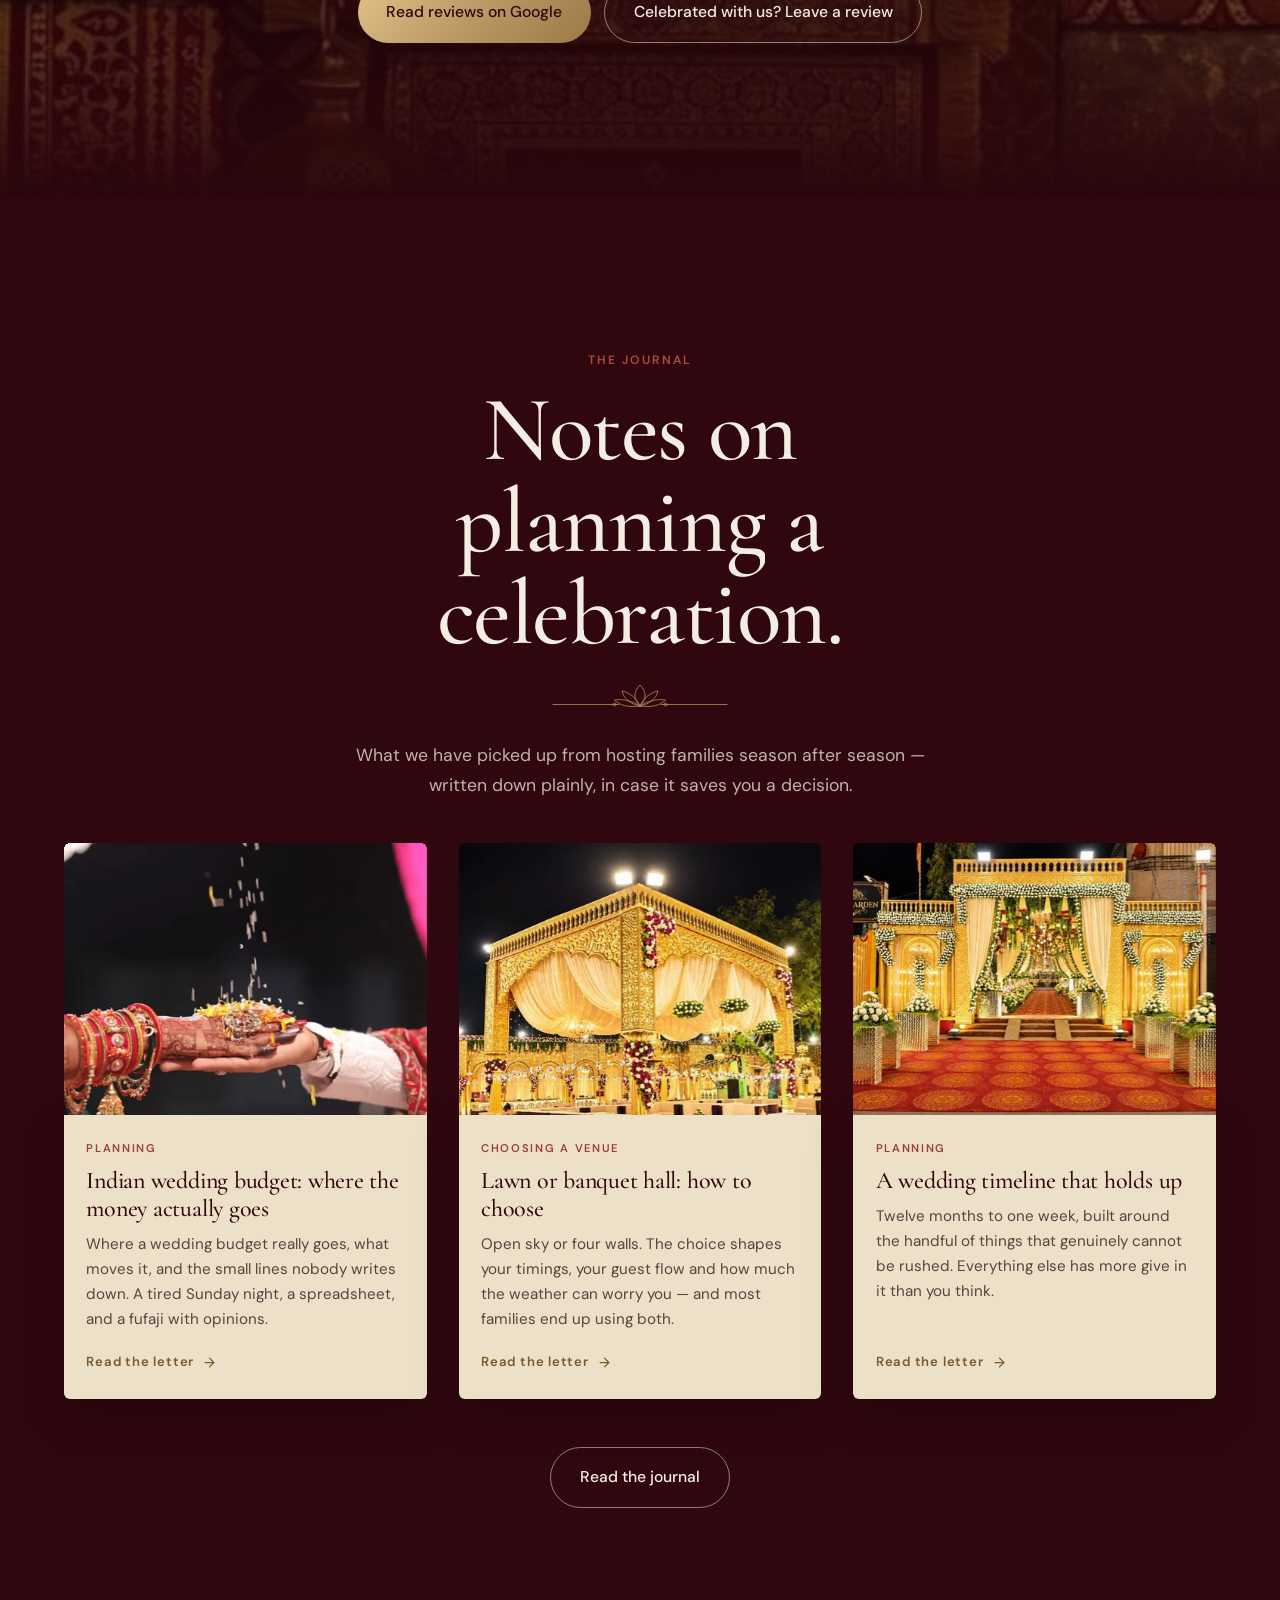
==== commit a1bc6a79: "Publish journal post: Indian wedding budget — where the money actually goes New post at /blog/indian" ====
--- a/index.html
+++ b/index.html
@@ -439,6 +439,20 @@
        Reveal and stagger ride the same IntersectionObserver as the rest of the page. -->
   <div class="journal-row">
       <article class="jcard fade" data-delay="0">
+        <a href="blog/indian-wedding-budget/">
+          <div class="jcard-media img-reveal"><div class="px"><picture>
+            <source type="image/webp" srcset="images/blog-budget-m.webp 480w, images/blog-budget.webp 760w" sizes="(min-width:900px) 380px, 82vw">
+            <img src="images/blog-budget.jpg" srcset="images/blog-budget-m.jpg 480w, images/blog-budget.jpg 760w" sizes="(min-width:900px) 380px, 82vw" alt="" width="760" height="570" loading="lazy" decoding="async">
+          </picture></div></div>
+          <div class="jcard-body">
+            <p class="jcard-meta">Planning</p>
+            <h3 class="jcard-title">Indian wedding budget: where the money actually goes</h3>
+            <p class="jcard-excerpt">Where a wedding budget really goes, what moves it, and the small lines nobody writes down. A tired Sunday night, a spreadsheet, and a fufaji with opinions.</p>
+            <span class="jcard-more">Read the letter <svg width="15" height="15" viewBox="0 0 24 24" fill="none" stroke="currentColor" stroke-width="2" stroke-linecap="round" stroke-linejoin="round"><path d="M5 12h13"/><path d="m12 5 7 7-7 7"/></svg></span>
+          </div>
+        </a>
+      </article>
+      <article class="jcard fade" data-delay="120">
         <a href="blog/lawn-or-banquet-hall/">
           <div class="jcard-media img-reveal"><div class="px"><picture>
             <source type="image/webp" srcset="images/blog-lawn-m.webp 480w, images/blog-lawn.webp 760w" sizes="(min-width:900px) 380px, 82vw">
@@ -452,7 +466,7 @@
           </div>
         </a>
       </article>
-      <article class="jcard fade" data-delay="120">
+      <article class="jcard fade" data-delay="240">
         <a href="blog/wedding-planning-timeline/">
           <div class="jcard-media img-reveal"><div class="px"><picture>
             <source type="image/webp" srcset="images/blog-timeline-m.webp 480w, images/blog-timeline.webp 760w" sizes="(min-width:900px) 380px, 82vw">
@@ -466,20 +480,7 @@
           </div>
         </a>
       </article>
-      <article class="jcard fade" data-delay="240">
-        <a href="blog/questions-before-booking-a-venue/">
-          <div class="jcard-media img-reveal"><div class="px"><picture>
-            <source type="image/webp" srcset="images/blog-questions-m.webp 480w, images/blog-questions.webp 760w" sizes="(min-width:900px) 380px, 82vw">
-            <img src="images/blog-questions.jpg" srcset="images/blog-questions-m.jpg 480w, images/blog-questions.jpg 760w" sizes="(min-width:900px) 380px, 82vw" alt="" width="760" height="570" loading="lazy" decoding="async">
-          </picture></div></div>
-          <div class="jcard-body">
-            <p class="jcard-meta">Before you book</p>
-            <h3 class="jcard-title">Questions worth asking before you book</h3>
-            <p class="jcard-excerpt">What you ask on the site visit tells you more than any photograph. Twelve questions, and what a straight answer to each one sounds like.</p>
-            <span class="jcard-more">Read the letter <svg width="15" height="15" viewBox="0 0 24 24" fill="none" stroke="currentColor" stroke-width="2" stroke-linecap="round" stroke-linejoin="round"><path d="M5 12h13"/><path d="m12 5 7 7-7 7"/></svg></span>
-          </div>
-        </a>
-      </article>
+      
   </div>
 
   <div class="wrap center journal-cta fade">
